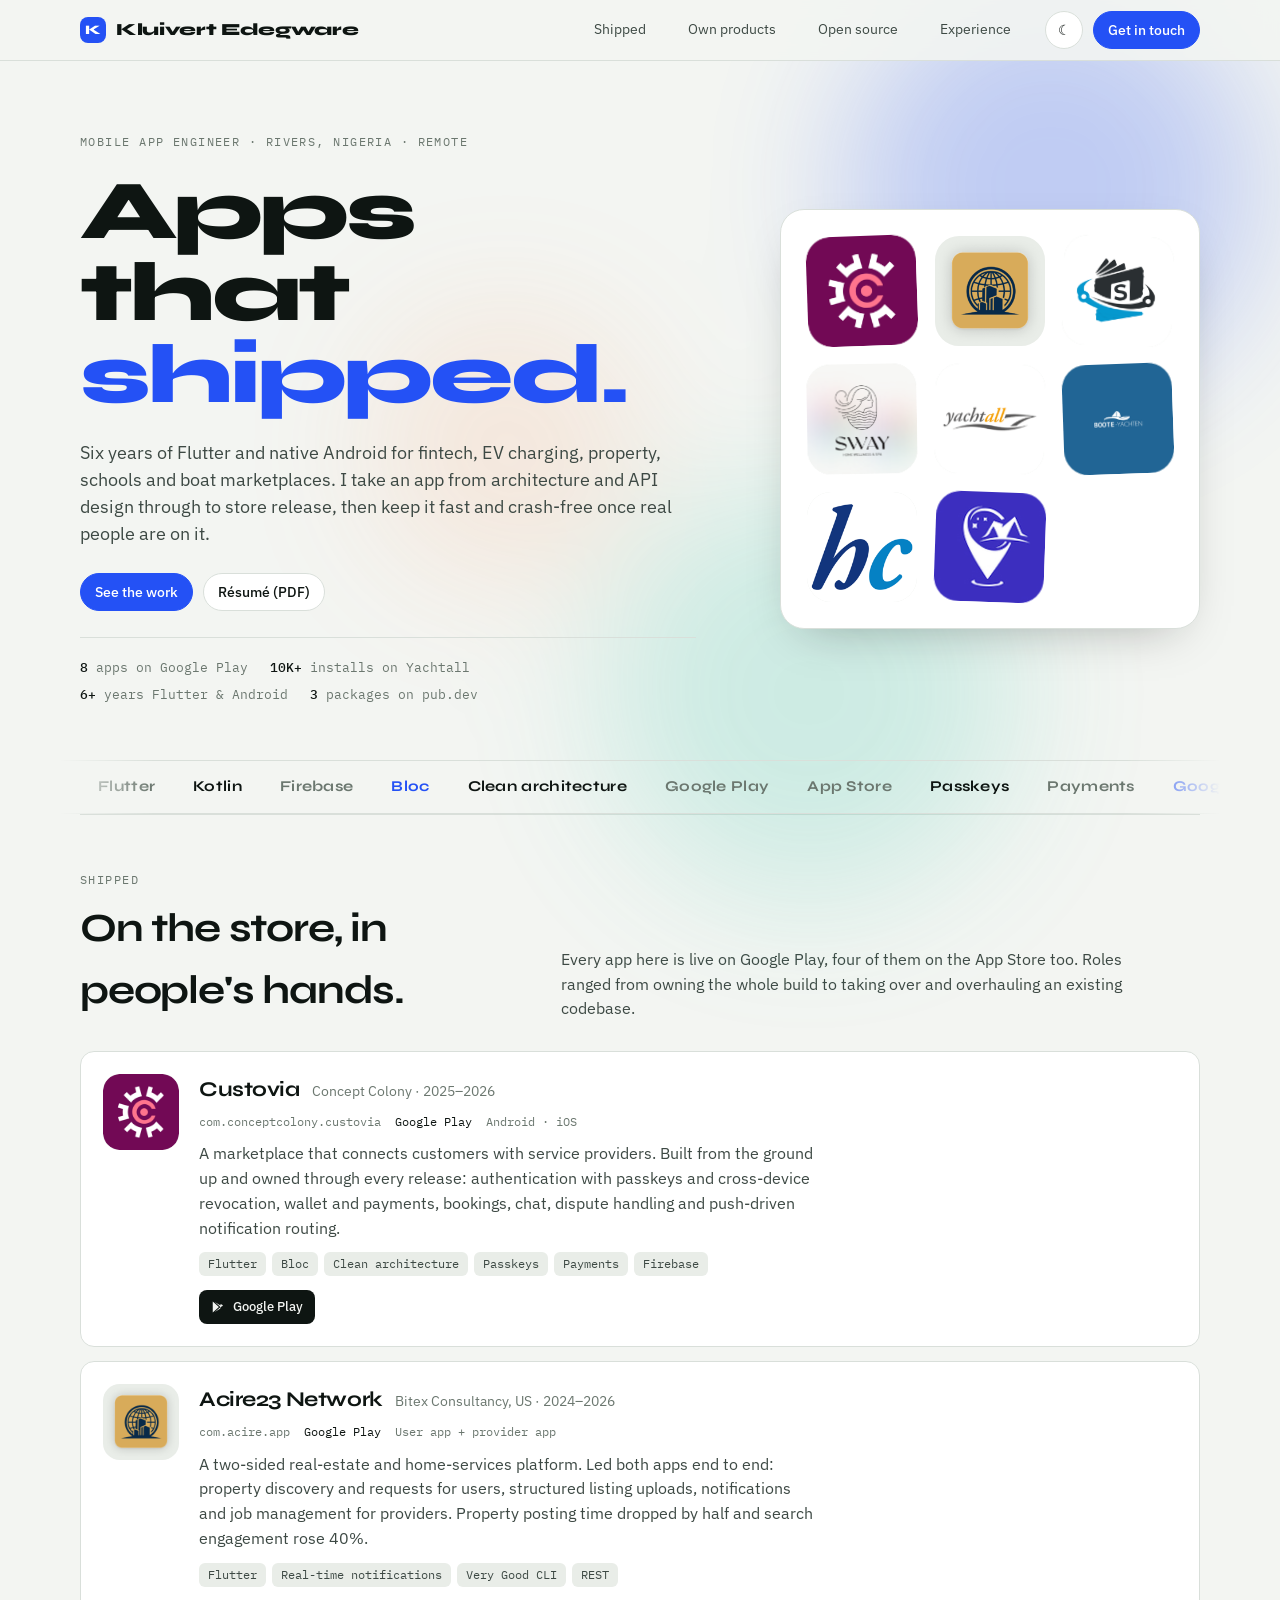
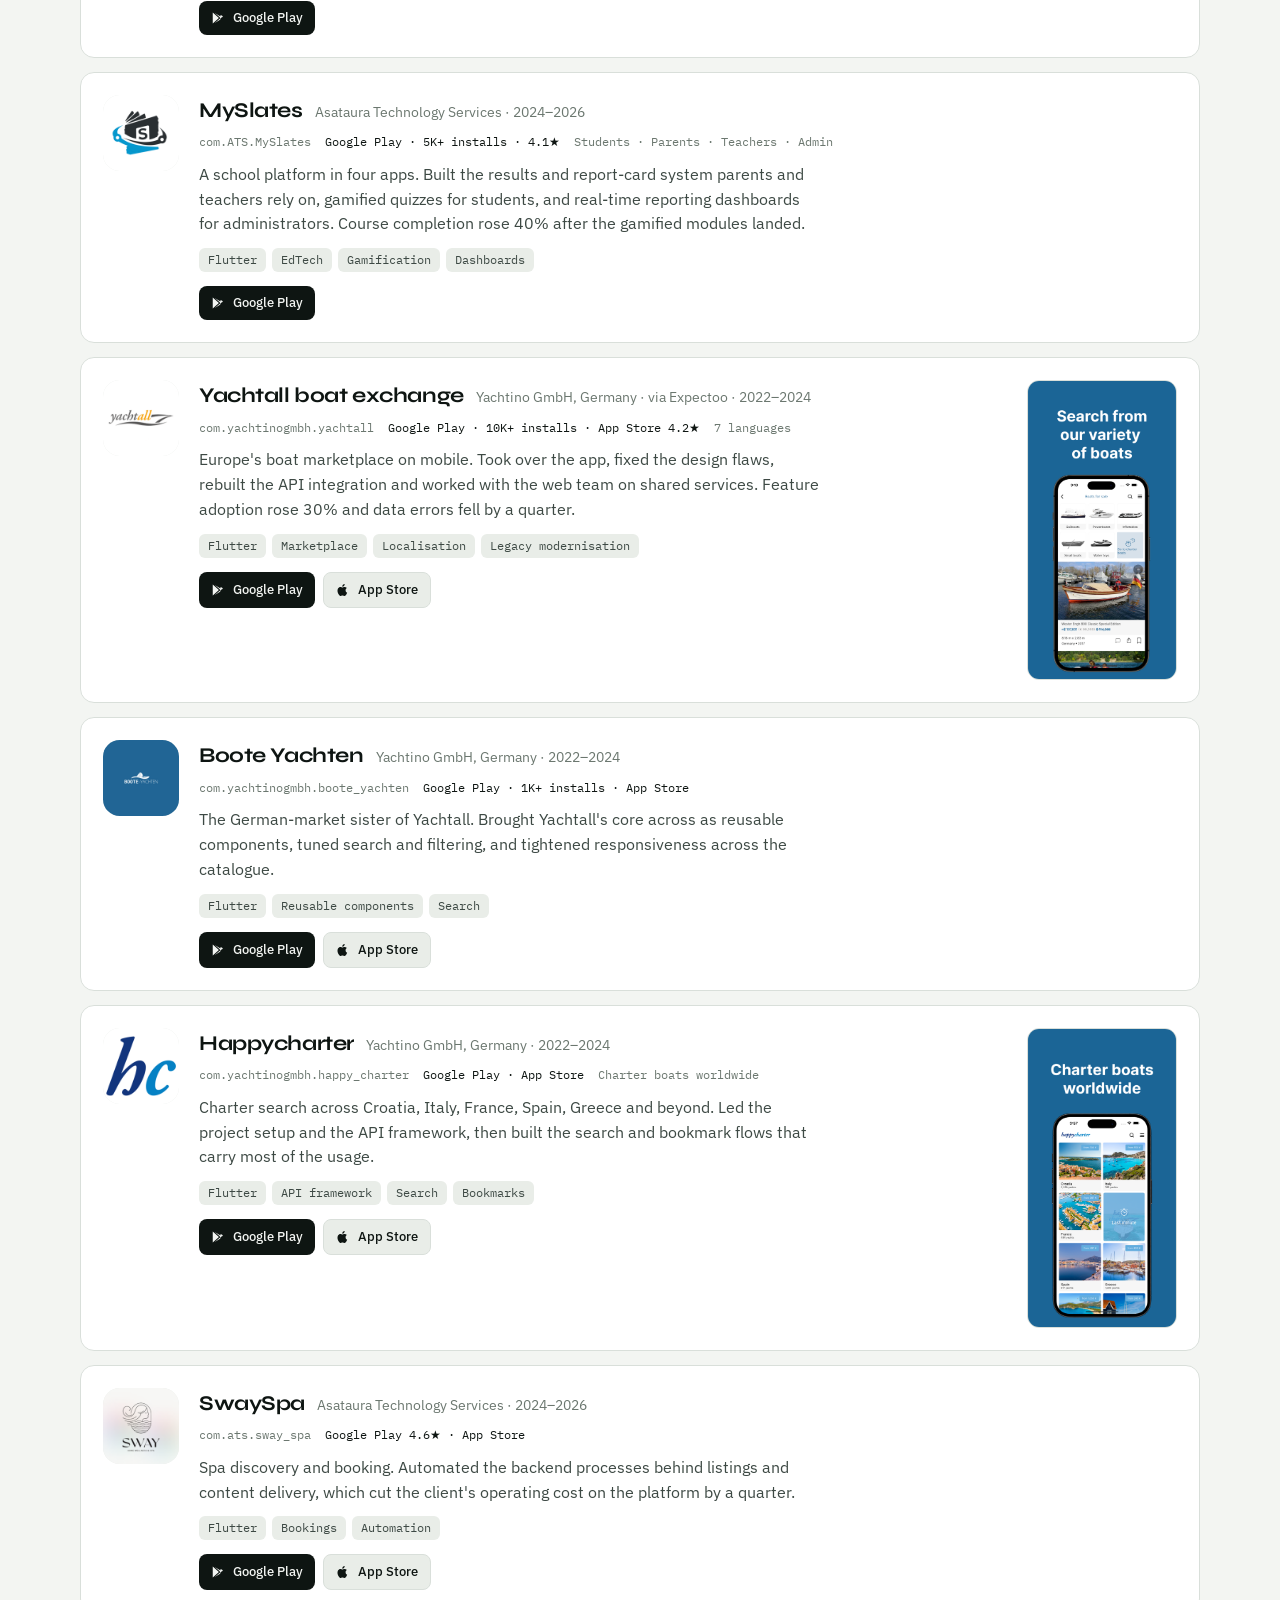
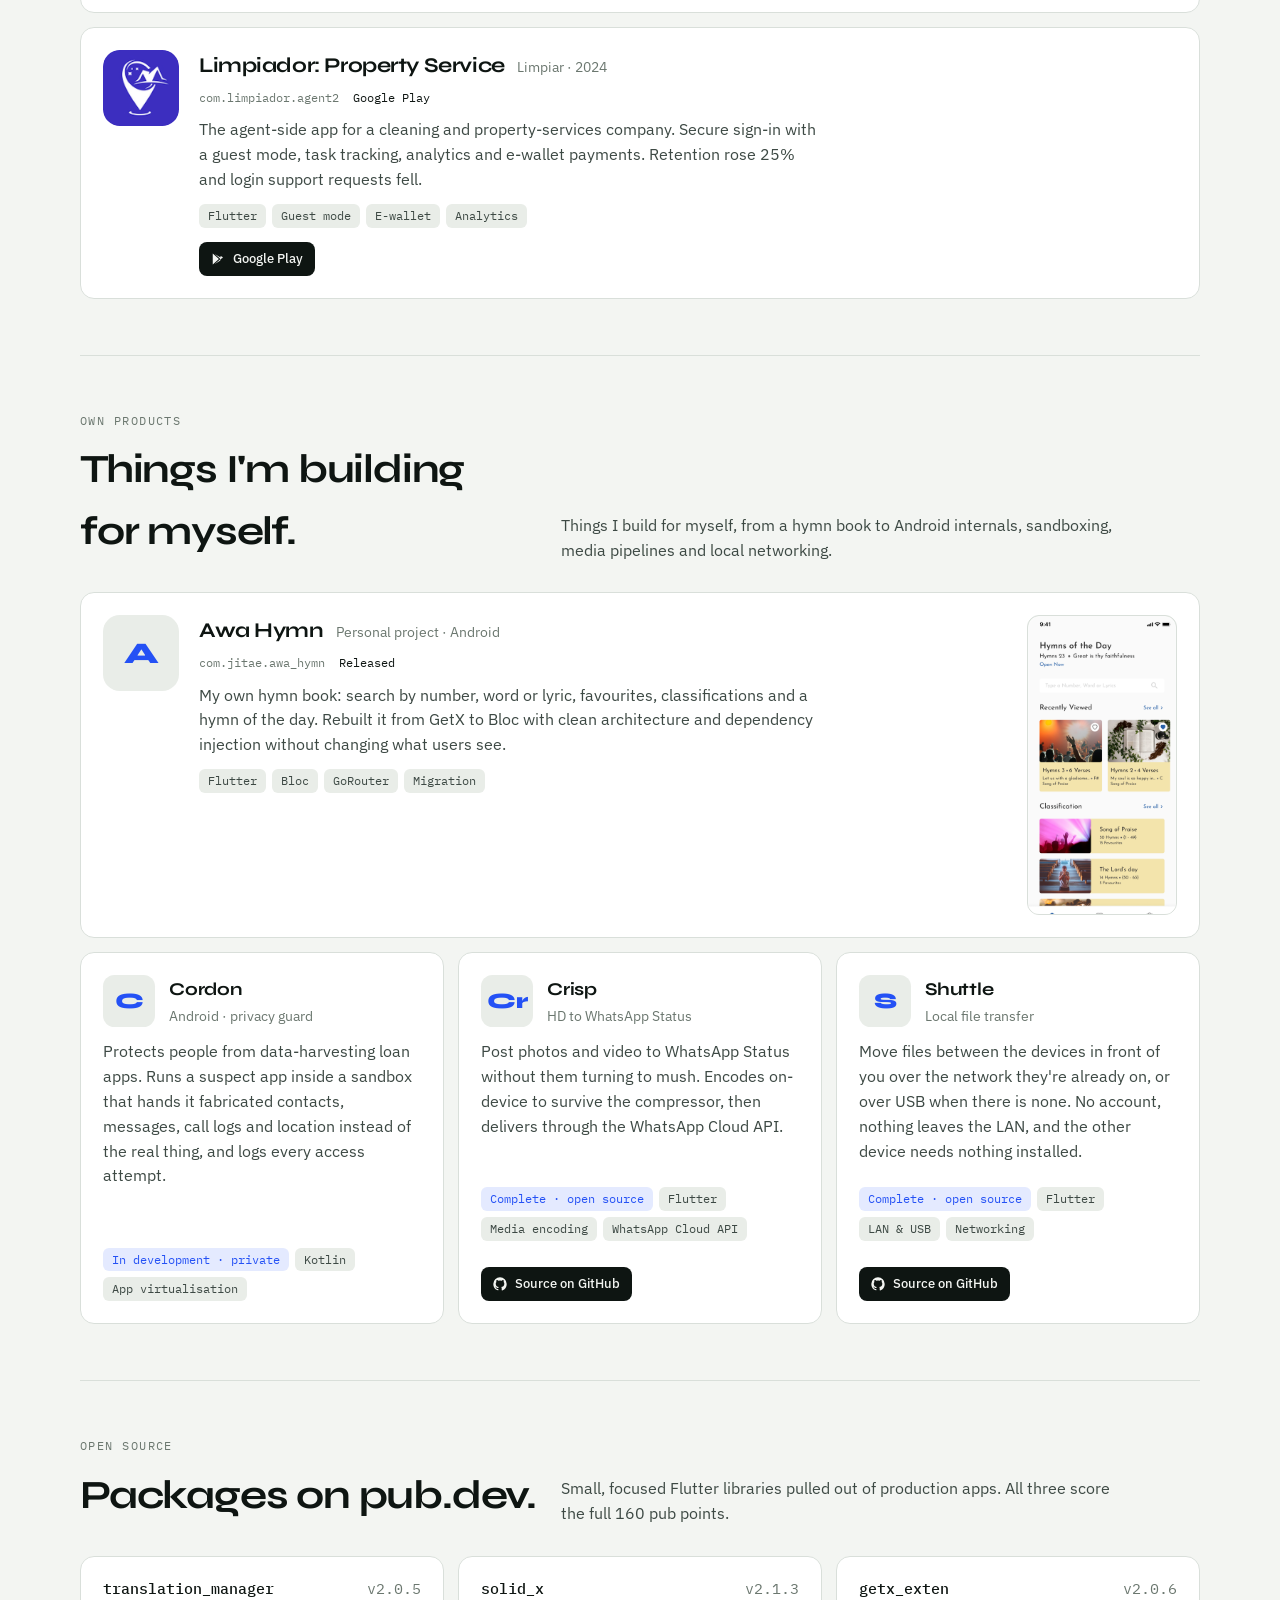
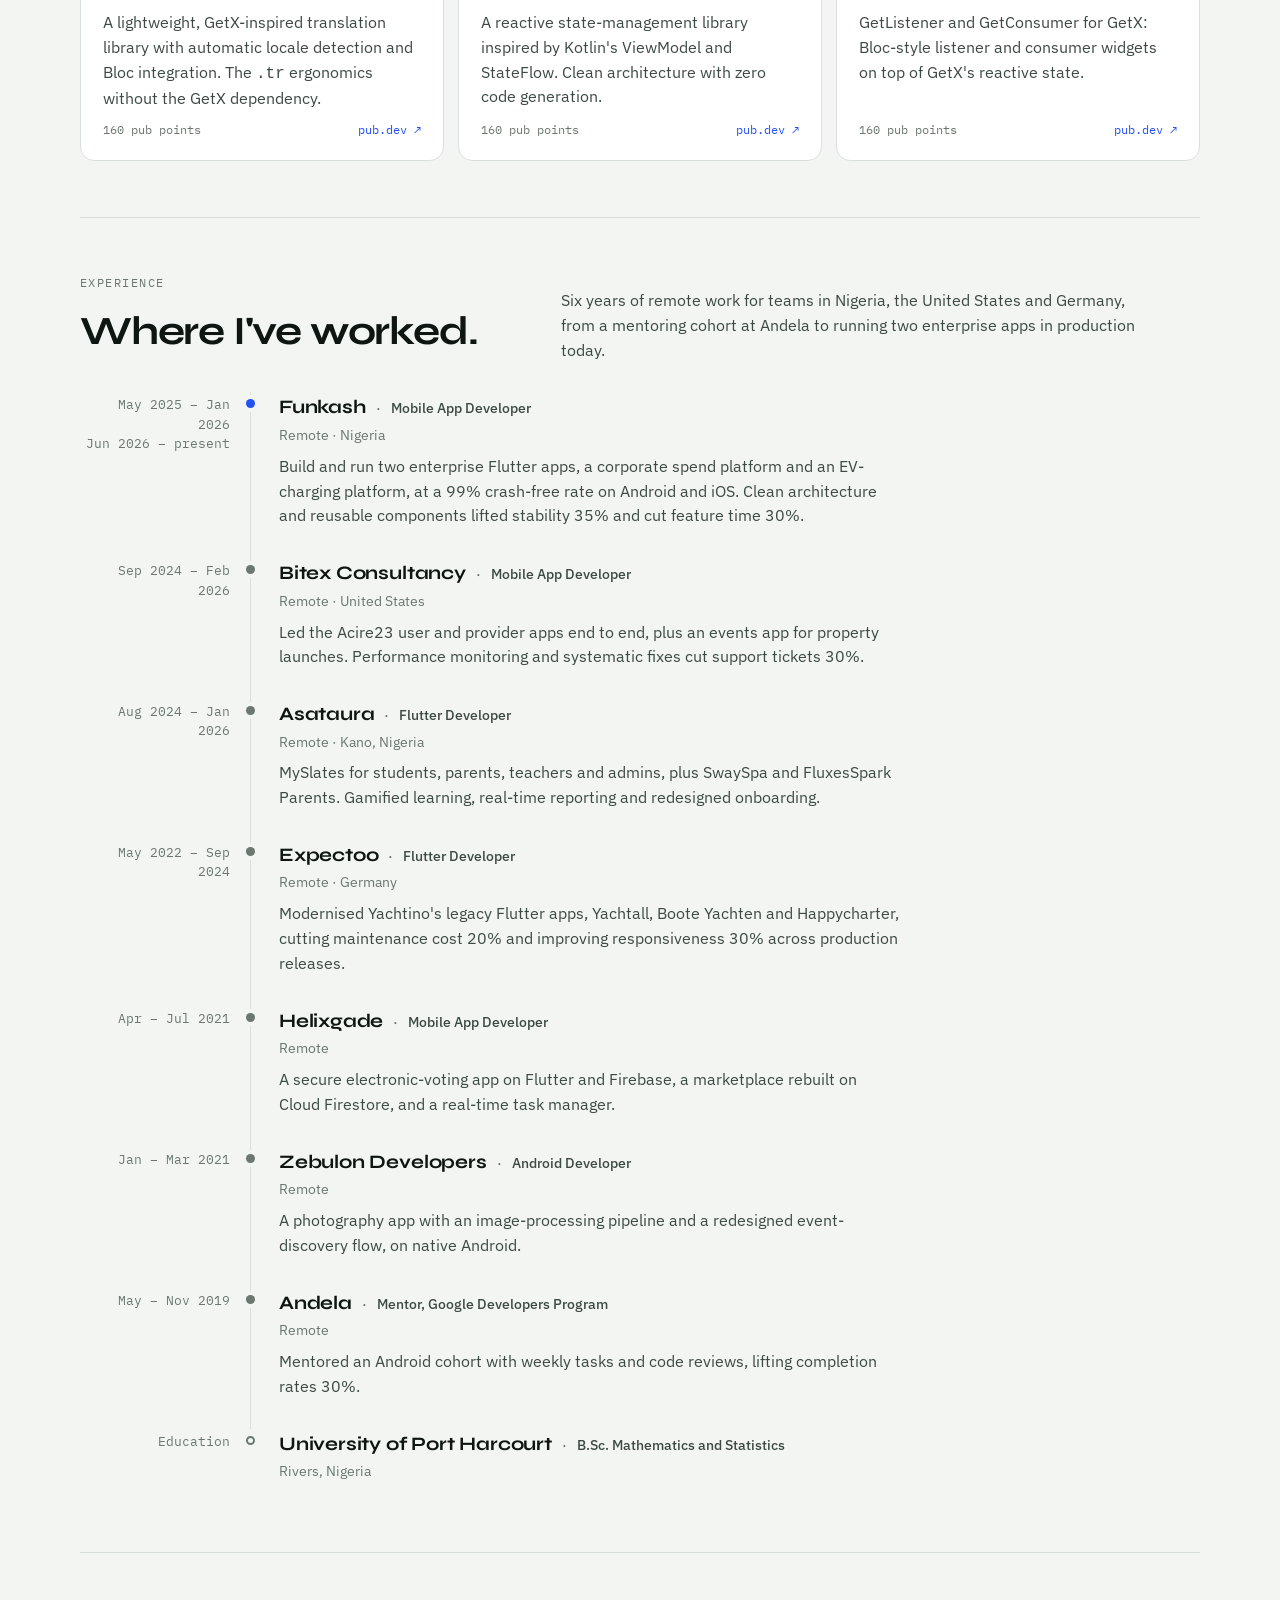
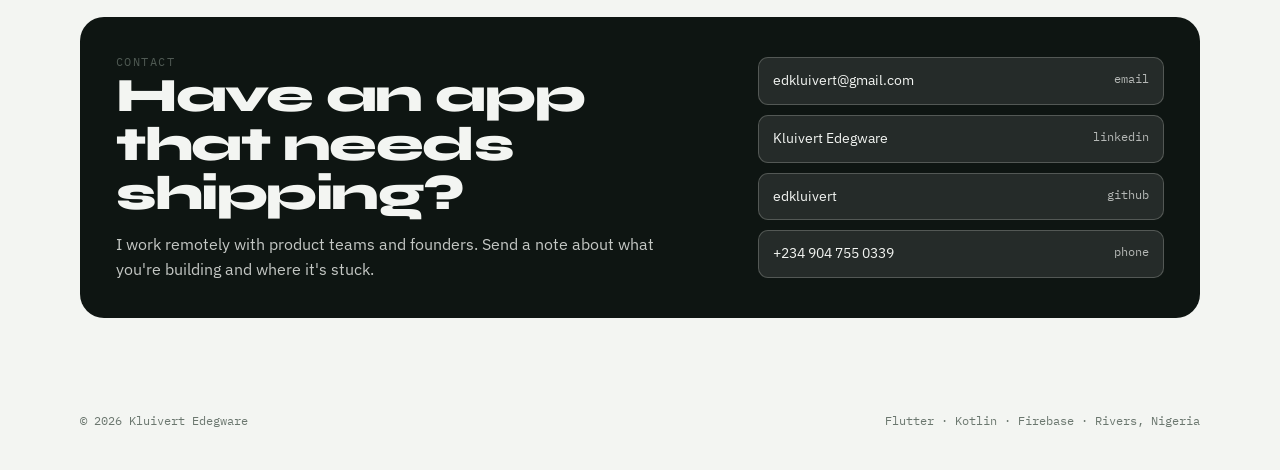
==== index.html @ 035e58f0 "added resume.html and updated styles" ====
<!DOCTYPE html>
<html lang="en">
<head>
  <meta charset="UTF-8">
  <meta name="viewport" content="width=device-width, initial-scale=1">
  <title>Kluivert Edegware</title>
  <meta name="description" content="Kluivert Edegware — mobile app engineer. Six years of Flutter and native Android for fintech, EV charging, property, schools and boat marketplaces. Eight apps on Google Play.">
  <meta property="og:title" content="Kluivert Edegware — apps that shipped">
  <meta property="og:description" content="Mobile app engineer. Six years of Flutter and native Android, eight apps on Google Play.">
  <meta property="og:type" content="website">
  <link rel="icon" href="data:image/svg+xml,%3Csvg xmlns='http://www.w3.org/2000/svg' viewBox='0 0 64 64'%3E%3Crect width='64' height='64' rx='16' fill='%232451f5'/%3E%3Ctext x='32' y='43' text-anchor='middle' font-family='Arial,Helvetica,sans-serif' font-weight='800' font-size='34' fill='white'%3EK%3C/text%3E%3C/svg%3E">
  <link rel="preconnect" href="https://fonts.googleapis.com">
  <link rel="preconnect" href="https://fonts.gstatic.com" crossorigin>
  <link rel="stylesheet" href="https://fonts.googleapis.com/css2?family=Syne:wght@600;700;800&family=IBM+Plex+Sans:wght@400;500;600&family=IBM+Plex+Mono:wght@400;500&display=swap">
  <link rel="stylesheet" href="styles.css">
</head>
<body>

<header class="top">
  <div class="wrap">
    <a class="brand" href="#"><span class="mark">K</span> Kluivert Edegware</a>
    <nav class="nav" aria-label="Sections">
      <span class="pill" aria-hidden="true"></span>
      <a href="#work">Shipped</a>
      <a href="#products">Own products</a>
      <a href="#oss">Open source</a>
      <a href="#experience">Experience</a>
    </nav>
    <div class="top-actions">
      <button class="btn icon" id="theme" type="button" aria-label="Switch theme">☾</button>
      <a class="btn primary magnetic" href="mailto:edkluivert@gmail.com">Get in touch</a>
    </div>
  </div>
</header>

<main class="wrap">

  <section class="hero" style="border-top:0">
    <div class="hero-bg" aria-hidden="true"><i></i><i></i><i></i></div>
    <div class="hero-copy">
      <div class="eyebrow reveal" style="--d:0">Mobile app engineer · Rivers, Nigeria · Remote</div>
      <h1><span class="line" style="--d:1"><span>Apps that</span></span><span class="line" style="--d:2"><span><em>shipped.</em></span></span></h1>
      <p class="lede reveal" style="--d:3">Six years of Flutter and native Android for fintech, EV charging, property,
        schools and boat marketplaces. I take an app from architecture and API design through to
        store release, then keep it fast and crash-free once real people are on it.</p>
      <div class="hero-cta reveal" style="--d:4">
        <a class="btn primary magnetic" href="#work">See the work</a>
        <a class="btn" href="assets/Kluivert-Edegware-Resume.pdf" target="_blank" rel="noopener">Résumé (PDF)</a>
      </div>
      <div class="facts reveal" style="--d:5">
        <span><b data-count="8">8</b> apps on Google Play</span>
        <span><b data-count="10" data-suffix="K+">10K+</b> installs on Yachtall</span>
        <span><b data-count="6" data-suffix="+">6+</b> years Flutter &amp; Android</span>
        <span><b data-count="3">3</b> packages on pub.dev</span>
      </div>
    </div>

    <div class="shelf-wrap"><div class="shelf" aria-label="Launcher icons of apps I built">
      <a href="#custovia" title="Custovia"><img src="assets/apps/custovia.png" alt="Custovia icon"></a>
      <a href="#acire23" title="Acire23 Network"><img src="assets/apps/acire23.png" alt="Acire23 Network icon"></a>
      <a href="#myslates" title="MySlates"><img src="assets/apps/myslates.png" alt="MySlates icon"></a>
      <a href="#swayspa" title="SwaySpa"><img src="assets/apps/swayspa.png" alt="SwaySpa icon"></a>
      <a href="#yachtall" title="Yachtall"><img src="assets/apps/yachtall.png" alt="Yachtall icon"></a>
      <a href="#boote" title="Boote Yachten"><img src="assets/apps/boote-yachten.png" alt="Boote Yachten icon"></a>
      <a href="#happycharter" title="Happycharter"><img src="assets/apps/happycharter.png" alt="Happycharter icon"></a>
      <a href="#limpiador" title="Limpiador"><img src="assets/apps/limpiador.png" alt="Limpiador icon"></a>
    </div></div>
  </section>

  <div class="ticker" aria-hidden="true">
    <div class="ticker-track">
      <span>Flutter</span><span>Kotlin</span><span>Firebase</span><span>Bloc</span><span>Clean architecture</span><span>Google Play</span><span>App Store</span><span>Passkeys</span><span>Payments</span><span>Google Maps</span><span>Jetpack Compose</span><span>REST &amp; sockets</span><span>CI/CD</span><span>Fintech</span><span>EdTech</span><span>Marketplaces</span><span>EV charging</span><span>Nigeria · US · Germany</span>
      <span>Flutter</span><span>Kotlin</span><span>Firebase</span><span>Bloc</span><span>Clean architecture</span><span>Google Play</span><span>App Store</span><span>Passkeys</span><span>Payments</span><span>Google Maps</span><span>Jetpack Compose</span><span>REST &amp; sockets</span><span>CI/CD</span><span>Fintech</span><span>EdTech</span><span>Marketplaces</span><span>EV charging</span><span>Nigeria · US · Germany</span>
    </div>
  </div>

  <!-- ============ SHIPPED ============ -->
  <section id="work">
    <div class="sec-head">
      <div>
        <div class="eyebrow">Shipped</div>
        <h2>On the store, in people's hands.</h2>
      </div>
      <p>Every app here is live on Google Play, four of them on the App Store too. Roles ranged from owning
        the whole build to taking over and overhauling an existing codebase.</p>
    </div>

    <div class="apps">

      <article class="app" id="custovia">
        <div class="icon"><img src="assets/apps/custovia.png" alt=""></div>
        <div>
          <div class="app-head"><h3>Custovia</h3><span class="client">Concept Colony · 2025–2026</span></div>
          <div class="meta"><span>com.conceptcolony.custovia</span><span class="stat">Google Play</span><span>Android · iOS</span></div>
          <p>A marketplace that connects customers with service providers. Built from the ground up and owned
            through every release: authentication with passkeys and cross-device revocation, wallet and
            payments, bookings, chat, dispute handling and push-driven notification routing.</p>
          <div class="tags"><span class="tag">Flutter</span><span class="tag">Bloc</span><span class="tag">Clean architecture</span><span class="tag">Passkeys</span><span class="tag">Payments</span><span class="tag">Firebase</span></div>
          <div class="links">
            <a class="store" href="https://play.google.com/store/apps/details?id=com.conceptcolony.custovia" target="_blank" rel="noopener">
              <svg viewBox="0 0 24 24" fill="currentColor"><path d="M3 2.5v19l10.5-9.5L3 2.5zm12 8.1L6.4 3.6l9.9 5.7-1.3 1.3zm0 2.8 1.3 1.3-9.9 5.7 8.6-7zm1.7-1.4 3-1.7c.7-.4.7-1.2 0-1.6l-3-1.7L14.9 12l1.8 1.8v-.1z"/></svg>
              Google Play</a>
          </div>
        </div>
      </article>

      <article class="app" id="acire23">
        <div class="icon"><img src="assets/apps/acire23.png" alt=""></div>
        <div>
          <div class="app-head"><h3>Acire23 Network</h3><span class="client">Bitex Consultancy, US · 2024–2026</span></div>
          <div class="meta"><span>com.acire.app</span><span class="stat">Google Play</span><span>User app + provider app</span></div>
          <p>A two-sided real-estate and home-services platform. Led both apps end to end: property discovery and
            requests for users, structured listing uploads, notifications and job management for providers.
            Property posting time dropped by half and search engagement rose 40%.</p>
          <div class="tags"><span class="tag">Flutter</span><span class="tag">Real-time notifications</span><span class="tag">Very Good CLI</span><span class="tag">REST</span></div>
          <div class="links">
            <a class="store" href="https://play.google.com/store/apps/details?id=com.acire.app" target="_blank" rel="noopener">
              <svg viewBox="0 0 24 24" fill="currentColor"><path d="M3 2.5v19l10.5-9.5L3 2.5zm12 8.1L6.4 3.6l9.9 5.7-1.3 1.3zm0 2.8 1.3 1.3-9.9 5.7 8.6-7zm1.7-1.4 3-1.7c.7-.4.7-1.2 0-1.6l-3-1.7L14.9 12l1.8 1.8v-.1z"/></svg>
              Google Play</a>
          </div>
        </div>
      </article>

      <article class="app" id="myslates">
        <div class="icon"><img src="assets/apps/myslates.png" alt=""></div>
        <div>
          <div class="app-head"><h3>MySlates</h3><span class="client">Asataura Technology Services · 2024–2026</span></div>
          <div class="meta"><span>com.ATS.MySlates</span><span class="stat">Google Play · 5K+ installs · 4.1★</span><span>Students · Parents · Teachers · Admin</span></div>
          <p>A school platform in four apps. Built the results and report-card system parents and teachers rely on,
            gamified quizzes for students, and real-time reporting dashboards for administrators. Course
            completion rose 40% after the gamified modules landed.</p>
          <div class="tags"><span class="tag">Flutter</span><span class="tag">EdTech</span><span class="tag">Gamification</span><span class="tag">Dashboards</span></div>
          <div class="links">
            <a class="store" href="https://play.google.com/store/apps/details?id=com.ATS.MySlates" target="_blank" rel="noopener">
              <svg viewBox="0 0 24 24" fill="currentColor"><path d="M3 2.5v19l10.5-9.5L3 2.5zm12 8.1L6.4 3.6l9.9 5.7-1.3 1.3zm0 2.8 1.3 1.3-9.9 5.7 8.6-7zm1.7-1.4 3-1.7c.7-.4.7-1.2 0-1.6l-3-1.7L14.9 12l1.8 1.8v-.1z"/></svg>
              Google Play</a>
          </div>
        </div>
      </article>

      <article class="app with-shot" id="yachtall">
        <div class="icon"><img src="assets/apps/yachtall.png" alt=""></div>
        <div>
          <div class="app-head"><h3>Yachtall boat exchange</h3><span class="client">Yachtino GmbH, Germany · via Expectoo · 2022–2024</span></div>
          <div class="meta"><span>com.yachtinogmbh.yachtall</span><span class="stat">Google Play · 10K+ installs · App Store 4.2★</span><span>7 languages</span></div>
          <p>Europe's boat marketplace on mobile. Took over the app, fixed the design flaws, rebuilt the API
            integration and worked with the web team on shared services. Feature adoption rose 30% and data
            errors fell by a quarter.</p>
          <div class="tags"><span class="tag">Flutter</span><span class="tag">Marketplace</span><span class="tag">Localisation</span><span class="tag">Legacy modernisation</span></div>
          <div class="links">
            <a class="store" href="https://play.google.com/store/apps/details?id=com.yachtinogmbh.yachtall" target="_blank" rel="noopener">
              <svg viewBox="0 0 24 24" fill="currentColor"><path d="M3 2.5v19l10.5-9.5L3 2.5zm12 8.1L6.4 3.6l9.9 5.7-1.3 1.3zm0 2.8 1.3 1.3-9.9 5.7 8.6-7zm1.7-1.4 3-1.7c.7-.4.7-1.2 0-1.6l-3-1.7L14.9 12l1.8 1.8v-.1z"/></svg>
              Google Play</a>
            <a class="store apple" href="https://apps.apple.com/app/yachtall-com/id977617537" target="_blank" rel="noopener">
              <svg viewBox="0 0 24 24" fill="currentColor"><path d="M16.4 12.6c0-2.6 2.1-3.8 2.2-3.9-1.2-1.8-3.1-2-3.7-2-1.6-.2-3.1.9-3.9.9-.8 0-2-.9-3.4-.9-1.7 0-3.3 1-4.2 2.6-1.8 3.1-.5 7.8 1.3 10.3.9 1.2 1.9 2.6 3.2 2.6 1.3-.1 1.8-.8 3.3-.8s2 .8 3.4.8c1.4 0 2.3-1.3 3.1-2.5 1-1.4 1.4-2.8 1.4-2.9-.1 0-2.7-1-2.7-4.2zM13.9 4.9c.7-.9 1.2-2.1 1-3.3-1 0-2.3.7-3 1.6-.7.8-1.2 2-1.1 3.2 1.2.1 2.4-.6 3.1-1.5z"/></svg>
              App Store</a>
          </div>
        </div>
        <div class="shot"><img src="assets/shots/boote_yachten.png" alt="Boats-for-sale screen with category tiles"></div>
      </article>

      <article class="app" id="boote">
        <div class="icon"><img src="assets/apps/boote-yachten.png" alt=""></div>
        <div>
          <div class="app-head"><h3>Boote Yachten</h3><span class="client">Yachtino GmbH, Germany · 2022–2024</span></div>
          <div class="meta"><span>com.yachtinogmbh.boote_yachten</span><span class="stat">Google Play · 1K+ installs · App Store</span></div>
          <p>The German-market sister of Yachtall. Brought Yachtall's core across as reusable components, tuned
            search and filtering, and tightened responsiveness across the catalogue.</p>
          <div class="tags"><span class="tag">Flutter</span><span class="tag">Reusable components</span><span class="tag">Search</span></div>
          <div class="links">
            <a class="store" href="https://play.google.com/store/apps/details?id=com.yachtinogmbh.boote_yachten" target="_blank" rel="noopener">
              <svg viewBox="0 0 24 24" fill="currentColor"><path d="M3 2.5v19l10.5-9.5L3 2.5zm12 8.1L6.4 3.6l9.9 5.7-1.3 1.3zm0 2.8 1.3 1.3-9.9 5.7 8.6-7zm1.7-1.4 3-1.7c.7-.4.7-1.2 0-1.6l-3-1.7L14.9 12l1.8 1.8v-.1z"/></svg>
              Google Play</a>
            <a class="store apple" href="https://apps.apple.com/app/boote-yachten/id1243371300" target="_blank" rel="noopener">
              <svg viewBox="0 0 24 24" fill="currentColor"><path d="M16.4 12.6c0-2.6 2.1-3.8 2.2-3.9-1.2-1.8-3.1-2-3.7-2-1.6-.2-3.1.9-3.9.9-.8 0-2-.9-3.4-.9-1.7 0-3.3 1-4.2 2.6-1.8 3.1-.5 7.8 1.3 10.3.9 1.2 1.9 2.6 3.2 2.6 1.3-.1 1.8-.8 3.3-.8s2 .8 3.4.8c1.4 0 2.3-1.3 3.1-2.5 1-1.4 1.4-2.8 1.4-2.9-.1 0-2.7-1-2.7-4.2zM13.9 4.9c.7-.9 1.2-2.1 1-3.3-1 0-2.3.7-3 1.6-.7.8-1.2 2-1.1 3.2 1.2.1 2.4-.6 3.1-1.5z"/></svg>
              App Store</a>
          </div>
        </div>
      </article>

      <article class="app with-shot" id="happycharter">
        <div class="icon"><img src="assets/apps/happycharter.png" alt=""></div>
        <div>
          <div class="app-head"><h3>Happycharter</h3><span class="client">Yachtino GmbH, Germany · 2022–2024</span></div>
          <div class="meta"><span>com.yachtinogmbh.happy_charter</span><span class="stat">Google Play · App Store</span><span>Charter boats worldwide</span></div>
          <p>Charter search across Croatia, Italy, France, Spain, Greece and beyond. Led the project setup and the
            API framework, then built the search and bookmark flows that carry most of the usage.</p>
          <div class="tags"><span class="tag">Flutter</span><span class="tag">API framework</span><span class="tag">Search</span><span class="tag">Bookmarks</span></div>
          <div class="links">
            <a class="store" href="https://play.google.com/store/apps/details?id=com.yachtinogmbh.happy_charter" target="_blank" rel="noopener">
              <svg viewBox="0 0 24 24" fill="currentColor"><path d="M3 2.5v19l10.5-9.5L3 2.5zm12 8.1L6.4 3.6l9.9 5.7-1.3 1.3zm0 2.8 1.3 1.3-9.9 5.7 8.6-7zm1.7-1.4 3-1.7c.7-.4.7-1.2 0-1.6l-3-1.7L14.9 12l1.8 1.8v-.1z"/></svg>
              Google Play</a>
            <a class="store apple" href="https://apps.apple.com/app/happycharter/id6469506685" target="_blank" rel="noopener">
              <svg viewBox="0 0 24 24" fill="currentColor"><path d="M16.4 12.6c0-2.6 2.1-3.8 2.2-3.9-1.2-1.8-3.1-2-3.7-2-1.6-.2-3.1.9-3.9.9-.8 0-2-.9-3.4-.9-1.7 0-3.3 1-4.2 2.6-1.8 3.1-.5 7.8 1.3 10.3.9 1.2 1.9 2.6 3.2 2.6 1.3-.1 1.8-.8 3.3-.8s2 .8 3.4.8c1.4 0 2.3-1.3 3.1-2.5 1-1.4 1.4-2.8 1.4-2.9-.1 0-2.7-1-2.7-4.2zM13.9 4.9c.7-.9 1.2-2.1 1-3.3-1 0-2.3.7-3 1.6-.7.8-1.2 2-1.1 3.2 1.2.1 2.4-.6 3.1-1.5z"/></svg>
              App Store</a>
          </div>
        </div>
        <div class="shot"><img src="assets/shots/happy_charter.png" alt="Happycharter destinations screen"></div>
      </article>

      <article class="app" id="swayspa">
        <div class="icon"><img src="assets/apps/swayspa.png" alt=""></div>
        <div>
          <div class="app-head"><h3>SwaySpa</h3><span class="client">Asataura Technology Services · 2024–2026</span></div>
          <div class="meta"><span>com.ats.sway_spa</span><span class="stat">Google Play 4.6★ · App Store</span></div>
          <p>Spa discovery and booking. Automated the backend processes behind listings and content delivery,
            which cut the client's operating cost on the platform by a quarter.</p>
          <div class="tags"><span class="tag">Flutter</span><span class="tag">Bookings</span><span class="tag">Automation</span></div>
          <div class="links">
            <a class="store" href="https://play.google.com/store/apps/details?id=com.ats.sway_spa" target="_blank" rel="noopener">
              <svg viewBox="0 0 24 24" fill="currentColor"><path d="M3 2.5v19l10.5-9.5L3 2.5zm12 8.1L6.4 3.6l9.9 5.7-1.3 1.3zm0 2.8 1.3 1.3-9.9 5.7 8.6-7zm1.7-1.4 3-1.7c.7-.4.7-1.2 0-1.6l-3-1.7L14.9 12l1.8 1.8v-.1z"/></svg>
              Google Play</a>
            <a class="store apple" href="https://apps.apple.com/app/swayspa/id6759058782" target="_blank" rel="noopener">
              <svg viewBox="0 0 24 24" fill="currentColor"><path d="M16.4 12.6c0-2.6 2.1-3.8 2.2-3.9-1.2-1.8-3.1-2-3.7-2-1.6-.2-3.1.9-3.9.9-.8 0-2-.9-3.4-.9-1.7 0-3.3 1-4.2 2.6-1.8 3.1-.5 7.8 1.3 10.3.9 1.2 1.9 2.6 3.2 2.6 1.3-.1 1.8-.8 3.3-.8s2 .8 3.4.8c1.4 0 2.3-1.3 3.1-2.5 1-1.4 1.4-2.8 1.4-2.9-.1 0-2.7-1-2.7-4.2zM13.9 4.9c.7-.9 1.2-2.1 1-3.3-1 0-2.3.7-3 1.6-.7.8-1.2 2-1.1 3.2 1.2.1 2.4-.6 3.1-1.5z"/></svg>
              App Store</a>
          </div>
        </div>
      </article>

      <article class="app" id="limpiador">
        <div class="icon"><img src="assets/apps/limpiador.png" alt=""></div>
        <div>
          <div class="app-head"><h3>Limpiador: Property Service</h3><span class="client">Limpiar · 2024</span></div>
          <div class="meta"><span>com.limpiador.agent2</span><span class="stat">Google Play</span></div>
          <p>The agent-side app for a cleaning and property-services company. Secure sign-in with a guest mode,
            task tracking, analytics and e-wallet payments. Retention rose 25% and login support requests fell.</p>
          <div class="tags"><span class="tag">Flutter</span><span class="tag">Guest mode</span><span class="tag">E-wallet</span><span class="tag">Analytics</span></div>
          <div class="links">
            <a class="store" href="https://play.google.com/store/apps/details?id=com.limpiador.agent2" target="_blank" rel="noopener">
              <svg viewBox="0 0 24 24" fill="currentColor"><path d="M3 2.5v19l10.5-9.5L3 2.5zm12 8.1L6.4 3.6l9.9 5.7-1.3 1.3zm0 2.8 1.3 1.3-9.9 5.7 8.6-7zm1.7-1.4 3-1.7c.7-.4.7-1.2 0-1.6l-3-1.7L14.9 12l1.8 1.8v-.1z"/></svg>
              Google Play</a>
          </div>
        </div>
      </article>


    </div>
  </section>

  <!-- ============ OWN PRODUCTS ============ -->
  <section id="products">
    <div class="sec-head">
      <div>
        <div class="eyebrow">Own products</div>
        <h2>Things I'm building for myself.</h2>
      </div>
      <p>Things I build for myself, from a hymn book to Android internals, sandboxing, media pipelines and
        local networking.</p>
    </div>

    <div class="apps" style="margin-bottom:14px">
      <article class="app with-shot" id="awahymn">
        <div class="icon">A</div>
        <div>
          <div class="app-head"><h3>Awa Hymn</h3><span class="client">Personal project · Android</span></div>
          <div class="meta"><span>com.jitae.awa_hymn</span><span class="stat">Released</span></div>
          <p>My own hymn book: search by number, word or lyric, favourites, classifications and a hymn of the day.
            Rebuilt it from GetX to Bloc with clean architecture and dependency injection without changing what
            users see.</p>
          <div class="tags"><span class="tag">Flutter</span><span class="tag">Bloc</span><span class="tag">GoRouter</span><span class="tag">Migration</span></div>
        </div>
        <div class="shot"><img src="assets/shots/awa_hymn.png" alt="Awa Hymn home screen"></div>
      </article>
    </div>

    <div class="grid">
      <article class="card">
        <div class="top-row">
          <div class="icon">C</div>
          <div><h3>Cordon</h3><span class="client">Android · privacy guard</span></div>
        </div>
        <p>Protects people from data-harvesting loan apps. Runs a suspect app inside a sandbox that hands it
          fabricated contacts, messages, call logs and location instead of the real thing, and logs every
          access attempt.</p>
        <div class="tags"><span class="tag status">In development · private</span><span class="tag">Kotlin</span><span class="tag">App virtualisation</span></div>
      </article>


      <article class="card">
        <div class="top-row">
          <div class="icon">Cr</div>
          <div><h3>Crisp</h3><span class="client">HD to WhatsApp Status</span></div>
        </div>
        <p>Post photos and video to WhatsApp Status without them turning to mush. Encodes on-device to survive
          the compressor, then delivers through the WhatsApp Cloud API.</p>
        <div class="tags"><span class="tag status">Complete · open source</span><span class="tag">Flutter</span><span class="tag">Media encoding</span><span class="tag">WhatsApp Cloud API</span></div>
        <div class="links"><a class="store" href="https://github.com/edkluivert/crisp" target="_blank" rel="noopener"><svg viewBox="0 0 24 24" fill="currentColor"><path d="M12 .5A11.5 11.5 0 0 0 .5 12a11.5 11.5 0 0 0 7.86 10.92c.58.1.79-.25.79-.56v-2c-3.2.7-3.87-1.37-3.87-1.37-.53-1.33-1.28-1.69-1.28-1.69-1.04-.71.08-.7.08-.7 1.15.08 1.76 1.19 1.76 1.19 1.03 1.76 2.7 1.25 3.36.96.1-.75.4-1.25.73-1.54-2.55-.29-5.24-1.28-5.24-5.69 0-1.26.45-2.29 1.19-3.09-.12-.29-.52-1.46.11-3.05 0 0 .97-.31 3.17 1.18a11 11 0 0 1 5.77 0c2.2-1.49 3.17-1.18 3.17-1.18.63 1.59.23 2.76.11 3.05.74.8 1.19 1.83 1.19 3.09 0 4.42-2.7 5.4-5.26 5.68.41.36.78 1.05.78 2.12v3.14c0 .31.21.67.8.56A11.5 11.5 0 0 0 23.5 12 11.5 11.5 0 0 0 12 .5z"/></svg> Source on GitHub</a></div>
      </article>

      <article class="card">
        <div class="top-row">
          <div class="icon">S</div>
          <div><h3>Shuttle</h3><span class="client">Local file transfer</span></div>
        </div>
        <p>Move files between the devices in front of you over the network they're already on, or over USB when
          there is none. No account, nothing leaves the LAN, and the other device needs nothing installed.</p>
        <div class="tags"><span class="tag status">Complete · open source</span><span class="tag">Flutter</span><span class="tag">LAN &amp; USB</span><span class="tag">Networking</span></div>
        <div class="links"><a class="store" href="https://github.com/edkluivert/Shuttle" target="_blank" rel="noopener"><svg viewBox="0 0 24 24" fill="currentColor"><path d="M12 .5A11.5 11.5 0 0 0 .5 12a11.5 11.5 0 0 0 7.86 10.92c.58.1.79-.25.79-.56v-2c-3.2.7-3.87-1.37-3.87-1.37-.53-1.33-1.28-1.69-1.28-1.69-1.04-.71.08-.7.08-.7 1.15.08 1.76 1.19 1.76 1.19 1.03 1.76 2.7 1.25 3.36.96.1-.75.4-1.25.73-1.54-2.55-.29-5.24-1.28-5.24-5.69 0-1.26.45-2.29 1.19-3.09-.12-.29-.52-1.46.11-3.05 0 0 .97-.31 3.17 1.18a11 11 0 0 1 5.77 0c2.2-1.49 3.17-1.18 3.17-1.18.63 1.59.23 2.76.11 3.05.74.8 1.19 1.83 1.19 3.09 0 4.42-2.7 5.4-5.26 5.68.41.36.78 1.05.78 2.12v3.14c0 .31.21.67.8.56A11.5 11.5 0 0 0 23.5 12 11.5 11.5 0 0 0 12 .5z"/></svg> Source on GitHub</a></div>
      </article>

    </div>
  </section>

  <!-- ============ OPEN SOURCE ============ -->
  <section id="oss">
    <div class="sec-head">
      <div>
        <div class="eyebrow">Open source</div>
        <h2>Packages on pub.dev.</h2>
      </div>
      <p>Small, focused Flutter libraries pulled out of production apps. All three score the full 160 pub points.</p>
    </div>

    <div class="packages">
      <article class="pkg">
        <div class="name">translation_manager <span>v2.0.5</span></div>
        <p>A lightweight, GetX-inspired translation library with automatic locale detection and Bloc integration.
          The <code>.tr</code> ergonomics without the GetX dependency.</p>
        <div class="foot"><span>160 pub points</span><a href="https://pub.dev/packages/translation_manager" target="_blank" rel="noopener">pub.dev ↗</a></div>
      </article>
      <article class="pkg">
        <div class="name">solid_x <span>v2.1.3</span></div>
        <p>A reactive state-management library inspired by Kotlin's ViewModel and StateFlow. Clean architecture
          with zero code generation.</p>
        <div class="foot"><span>160 pub points</span><a href="https://pub.dev/packages/solid_x" target="_blank" rel="noopener">pub.dev ↗</a></div>
      </article>
      <article class="pkg">
        <div class="name">getx_exten <span>v2.0.6</span></div>
        <p>GetListener and GetConsumer for GetX: Bloc-style listener and consumer widgets on top of GetX's
          reactive state.</p>
        <div class="foot"><span>160 pub points</span><a href="https://pub.dev/packages/getx_exten" target="_blank" rel="noopener">pub.dev ↗</a></div>
      </article>
    </div>
  </section>

  <!-- ============ EXPERIENCE ============ -->
  <section id="experience">
    <div class="sec-head">
      <div>
        <div class="eyebrow">Experience</div>
        <h2>Where I've worked.</h2>
      </div>
      <p>Six years of remote work for teams in Nigeria, the United States and Germany, from a mentoring cohort
        at Andela to running two enterprise apps in production today.</p>
    </div>

    <div class="timeline">
      <div class="job current">
        <div class="when">May 2025 – Jan 2026<br>Jun 2026 – present</div>
        <div class="job-body">
          <h3>Funkash <span class="role">Mobile App Developer</span></h3>
          <span class="client">Remote · Nigeria</span>
          <p>Build and run two enterprise Flutter apps, a corporate spend platform and an EV-charging platform,
            at a 99% crash-free rate on Android and iOS. Clean architecture and reusable components lifted
            stability 35% and cut feature time 30%.</p>
        </div>
      </div>
      <div class="job">
        <div class="when">Sep 2024 – Feb 2026</div>
        <div class="job-body">
          <h3>Bitex Consultancy <span class="role">Mobile App Developer</span></h3>
          <span class="client">Remote · United States</span>
          <p>Led the Acire23 user and provider apps end to end, plus an events app for property launches.
            Performance monitoring and systematic fixes cut support tickets 30%.</p>
        </div>
      </div>
      <div class="job">
        <div class="when">Aug 2024 – Jan 2026</div>
        <div class="job-body">
          <h3>Asataura <span class="role">Flutter Developer</span></h3>
          <span class="client">Remote · Kano, Nigeria</span>
          <p>MySlates for students, parents, teachers and admins, plus SwaySpa and FluxesSpark Parents. Gamified
            learning, real-time reporting and redesigned onboarding.</p>
        </div>
      </div>
      <div class="job">
        <div class="when">May 2022 – Sep 2024</div>
        <div class="job-body">
          <h3>Expectoo <span class="role">Flutter Developer</span></h3>
          <span class="client">Remote · Germany</span>
          <p>Modernised Yachtino's legacy Flutter apps, Yachtall, Boote Yachten and Happycharter, cutting
            maintenance cost 20% and improving responsiveness 30% across production releases.</p>
        </div>
      </div>
      <div class="job">
        <div class="when">Apr – Jul 2021</div>
        <div class="job-body">
          <h3>Helixgade <span class="role">Mobile App Developer</span></h3>
          <span class="client">Remote</span>
          <p>A secure electronic-voting app on Flutter and Firebase, a marketplace rebuilt on Cloud Firestore,
            and a real-time task manager.</p>
        </div>
      </div>
      <div class="job">
        <div class="when">Jan – Mar 2021</div>
        <div class="job-body">
          <h3>Zebulon Developers <span class="role">Android Developer</span></h3>
          <span class="client">Remote</span>
          <p>A photography app with an image-processing pipeline and a redesigned event-discovery flow, on
            native Android.</p>
        </div>
      </div>
      <div class="job">
        <div class="when">May – Nov 2019</div>
        <div class="job-body">
          <h3>Andela <span class="role">Mentor, Google Developers Program</span></h3>
          <span class="client">Remote</span>
          <p>Mentored an Android cohort with weekly tasks and code reviews, lifting completion rates 30%.</p>
        </div>
      </div>
      <div class="job edu">
        <div class="when">Education</div>
        <div class="job-body">
          <h3>University of Port Harcourt <span class="role">B.Sc. Mathematics and Statistics</span></h3>
          <span class="client">Rivers, Nigeria</span>
        </div>
      </div>
    </div>
  </section>

  <!-- ============ CONTACT ============ -->
  <section class="contact" id="contact">
    <div class="contact-box">
      <div>
        <div class="eyebrow" style="opacity:.7">Contact</div>
        <h2>Have an app that needs shipping?</h2>
        <p>I work remotely with product teams and founders. Send a note about what you're building and where it's
          stuck.</p>
      </div>
      <div class="contact-list">
        <a href="mailto:edkluivert@gmail.com">edkluivert@gmail.com <span>email</span></a>
        <a href="https://www.linkedin.com/in/kluivert-edegware-913882172" target="_blank" rel="noopener">Kluivert Edegware <span>linkedin</span></a>
        <a href="https://github.com/edkluivert" target="_blank" rel="noopener">edkluivert <span>github</span></a>
        <a href="tel:+2349047550339">+234 904 755 0339 <span>phone</span></a>
      </div>
    </div>
  </section>

  <footer>
    <span>© <span id="year">2026</span> Kluivert Edegware</span>
    <span>Flutter · Kotlin · Firebase · Rivers, Nigeria</span>
  </footer>

</main>

<script src="main.js"></script>
</body>
</html>
---- styles.css ----
/* Kluivert Edegware — portfolio
   Tokens first, components through tokens only. */

:root {
  --bg: #f3f5f2;
  --panel: #ffffff;
  --panel-2: #e9ede8;
  --ink: #0e1512;
  --ink-2: #3d4944;
  --dim: #6b776f;
  --line: #d9dfda;
  --accent: #2451f5;
  --accent-ink: #ffffff;
  --tint: #e4eaff;
  --shadow: 0 18px 48px -24px rgba(14, 21, 18, 0.35);
  --radius: 14px;
  --display: "Syne", "Avenir Next", "Segoe UI", sans-serif;
  --body: "IBM Plex Sans", "Helvetica Neue", Arial, sans-serif;
  --mono: "IBM Plex Mono", "SFMono-Regular", Menlo, monospace;
  color-scheme: light;
}

@media (prefers-color-scheme: dark) {
  :root:not([data-theme="light"]) {
    --bg: #0b0f12;
    --panel: #131a1f;
    --panel-2: #1a232a;
    --ink: #e9eef0;
    --ink-2: #b9c3be;
    --dim: #7f8b85;
    --line: #243038;
    --accent: #7a98ff;
    --accent-ink: #0b0f12;
    --tint: #17223a;
    --shadow: 0 18px 48px -24px rgba(0, 0, 0, 0.7);
    color-scheme: dark;
  }
}

:root[data-theme="dark"] {
  --bg: #0b0f12;
  --panel: #131a1f;
  --panel-2: #1a232a;
  --ink: #e9eef0;
  --ink-2: #b9c3be;
  --dim: #7f8b85;
  --line: #243038;
  --accent: #7a98ff;
  --accent-ink: #0b0f12;
  --tint: #17223a;
  --shadow: 0 18px 48px -24px rgba(0, 0, 0, 0.7);
  color-scheme: dark;
}

*,
*::before,
*::after {
  box-sizing: border-box;
}

html {
  scroll-behavior: smooth;
}

body {
  margin: 0;
  background: var(--bg);
  color: var(--ink);
  font-family: var(--body);
  font-size: 16px;
  line-height: 1.55;
  -webkit-font-smoothing: antialiased;
}

img {
  max-width: 100%;
  display: block;
}

a {
  color: inherit;
  text-decoration: none;
}

a:focus-visible,
button:focus-visible {
  outline: 2px solid var(--accent);
  outline-offset: 3px;
  border-radius: 6px;
}

h1,
h2,
h3 {
  font-family: var(--display);
  margin: 0;
  text-wrap: balance;
  letter-spacing: -0.01em;
}

p {
  margin: 0;
}

.wrap {
  width: min(1120px, calc(100% - 40px));
  margin: 0 auto;
}

.mono {
  font-family: var(--mono);
  font-size: 12.5px;
  letter-spacing: 0.01em;
}

.eyebrow {
  font-family: var(--mono);
  font-size: 12px;
  letter-spacing: 0.12em;
  text-transform: uppercase;
  color: var(--dim);
}

/* ---------- header ---------- */

.top {
  position: sticky;
  top: 0;
  z-index: 20;
  background: color-mix(in srgb, var(--bg) 88%, transparent);
  backdrop-filter: blur(10px);
  border-bottom: 1px solid var(--line);
}

.top .wrap {
  display: flex;
  align-items: center;
  gap: 24px;
  height: 60px;
}

.brand {
  font-family: var(--display);
  font-weight: 800;
  font-size: 17px;
  letter-spacing: -0.02em;
  display: flex;
  align-items: center;
  gap: 10px;
}

.brand .mark {
  width: 26px;
  height: 26px;
  border-radius: 8px;
  background: var(--accent);
  color: var(--accent-ink);
  display: grid;
  place-items: center;
  font-size: 13px;
}

.nav {
  display: flex;
  gap: 22px;
  margin-left: auto;
  font-size: 14px;
  color: var(--ink-2);
}

.nav a:hover {
  color: var(--ink);
}

.top-actions {
  display: flex;
  align-items: center;
  gap: 10px;
}

.btn {
  display: inline-flex;
  align-items: center;
  gap: 8px;
  padding: 9px 14px;
  border-radius: 999px;
  border: 1px solid var(--line);
  background: var(--panel);
  color: var(--ink);
  font: 500 14px var(--body);
  cursor: pointer;
  transition: transform 0.15s ease, border-color 0.15s ease;
}

.btn:hover {
  border-color: var(--ink-2);
  transform: translateY(-1px);
}

.btn.primary {
  background: var(--accent);
  color: var(--accent-ink);
  border-color: var(--accent);
}

.btn.icon {
  width: 38px;
  height: 38px;
  padding: 0;
  justify-content: center;
}

/* ---------- hero ---------- */

.hero {
  padding: 72px 0 56px;
  display: grid;
  grid-template-columns: minmax(0, 1.15fr) minmax(0, 0.85fr);
  gap: 48px;
  align-items: center;
}

.hero h1 {
  font-size: clamp(44px, 7vw, 84px);
  font-weight: 800;
  line-height: 0.98;
  letter-spacing: -0.035em;
  margin: 18px 0 22px;
}

.hero h1 em {
  font-style: normal;
  color: var(--accent);
}

.lede {
  font-size: 18px;
  line-height: 1.5;
  color: var(--ink-2);
  max-width: 34em;
}

.facts {
  display: flex;
  flex-wrap: wrap;
  gap: 8px 22px;
  margin-top: 26px;
  padding-top: 20px;
  border-top: 1px solid var(--line);
  font-family: var(--mono);
  font-size: 12.5px;
  color: var(--dim);
}

.facts b {
  color: var(--ink);
  font-weight: 500;
}

.hero-cta {
  display: flex;
  gap: 10px;
  margin-top: 26px;
  flex-wrap: wrap;
}

/* the shelf: real launcher icons of shipped apps */
.shelf {
  display: grid;
  grid-template-columns: repeat(3, 1fr);
  gap: 18px;
  padding: 26px;
  max-width: 420px;
  justify-self: end;
  width: 100%;
  background: var(--panel);
  border: 1px solid var(--line);
  border-radius: 24px;
  box-shadow: var(--shadow);
}

.shelf a {
  aspect-ratio: 1;
  border-radius: 22%;
  overflow: hidden;
  background: var(--panel-2);
  transform: translateY(0) rotate(var(--tilt, 0deg));
  transition: transform 0.25s ease;
  animation: rise 0.7s cubic-bezier(0.2, 0.8, 0.2, 1) both;
  animation-delay: calc(var(--i, 0) * 45ms);
}

.shelf a:hover {
  transform: translateY(-4px) rotate(0deg) scale(1.04);
}

.shelf img {
  width: 100%;
  height: 100%;
  object-fit: cover;
}

@keyframes rise {
  from {
    transform: translateY(14px) rotate(var(--tilt, 0deg));
  }
  to {
    transform: translateY(0) rotate(var(--tilt, 0deg));
  }
}

/* ---------- sections ---------- */

section {
  padding: 56px 0;
  border-top: 1px solid var(--line);
}

.sec-head {
  display: grid;
  grid-template-columns: minmax(0, 1fr) minmax(0, 1.4fr);
  gap: 24px;
  align-items: end;
  margin-bottom: 30px;
}

.sec-head h2 {
  font-size: clamp(28px, 4vw, 40px);
  font-weight: 700;
  letter-spacing: -0.03em;
  margin-top: 8px;
}

.sec-head p {
  color: var(--ink-2);
  max-width: 36em;
}

/* app rows */
.apps {
  display: flex;
  flex-direction: column;
  gap: 14px;
}

.app {
  display: grid;
  grid-template-columns: 76px minmax(0, 1fr);
  gap: 20px;
  padding: 22px;
  background: var(--panel);
  border: 1px solid var(--line);
  border-radius: var(--radius);
  transition: border-color 0.15s ease;
}

.app:hover {
  border-color: var(--ink-2);
}

.app.with-shot {
  grid-template-columns: 76px minmax(0, 1fr) 150px;
}

.app .icon {
  width: 76px;
  height: 76px;
  border-radius: 22%;
  overflow: hidden;
  background: var(--panel-2);
  display: grid;
  place-items: center;
  font-family: var(--display);
  font-weight: 800;
  font-size: 30px;
  color: var(--accent);
}

.app .icon img {
  width: 100%;
  height: 100%;
  object-fit: cover;
}

.app-head {
  display: flex;
  flex-wrap: wrap;
  align-items: baseline;
  gap: 6px 12px;
}

.app h3 {
  font-size: 21px;
  font-weight: 700;
  letter-spacing: -0.02em;
}

.client {
  font-size: 13.5px;
  color: var(--dim);
}

.meta {
  display: flex;
  flex-wrap: wrap;
  gap: 6px 14px;
  margin: 6px 0 10px;
  font-family: var(--mono);
  font-size: 12px;
  color: var(--dim);
}

.meta .stat {
  color: var(--ink);
}

.app p {
  color: var(--ink-2);
  max-width: 62ch;
}

.tags {
  display: flex;
  flex-wrap: wrap;
  gap: 6px;
  margin-top: 12px;
}

.tag {
  font-family: var(--mono);
  font-size: 11.5px;
  padding: 3px 9px;
  border-radius: 6px;
  background: var(--panel-2);
  color: var(--ink-2);
}

.tag.status {
  background: var(--tint);
  color: var(--accent);
}

.links {
  display: flex;
  gap: 8px;
  flex-wrap: wrap;
  margin-top: 14px;
}

.store {
  display: inline-flex;
  align-items: center;
  gap: 8px;
  padding: 7px 12px;
  border-radius: 8px;
  background: var(--ink);
  color: var(--bg);
  font-size: 13px;
  font-weight: 500;
  transition: transform 0.15s ease;
}

.store:hover {
  transform: translateY(-1px);
}

.store svg {
  width: 14px;
  height: 14px;
}

.shot {
  align-self: stretch;
  border-radius: 12px;
  overflow: hidden;
  background: var(--panel-2);
  border: 1px solid var(--line);
  max-height: 300px;
}

.shot img {
  width: 100%;
  height: 100%;
  object-fit: cover;
  object-position: top;
}

/* card grids (in production / own products) */
.grid {
  display: grid;
  grid-template-columns: repeat(auto-fit, minmax(280px, 1fr));
  gap: 14px;
}

.card {
  padding: 22px;
  background: var(--panel);
  border: 1px solid var(--line);
  border-radius: var(--radius);
  display: flex;
  flex-direction: column;
  gap: 12px;
}

.card .top-row {
  display: flex;
  align-items: center;
  gap: 14px;
}

.card .icon {
  width: 52px;
  height: 52px;
  flex: none;
  border-radius: 22%;
  overflow: hidden;
  background: var(--panel-2);
  display: grid;
  place-items: center;
  font-family: var(--display);
  font-weight: 800;
  font-size: 22px;
  color: var(--accent);
}

.card .icon img {
  width: 100%;
  height: 100%;
  object-fit: cover;
}

.card h3 {
  font-size: 18px;
  font-weight: 700;
}

.card .client {
  display: block;
  margin-top: 2px;
}

.card p {
  color: var(--ink-2);
  flex: 1;
}

/* open source */
.packages {
  display: grid;
  grid-template-columns: repeat(auto-fit, minmax(300px, 1fr));
  gap: 14px;
}

.pkg {
  padding: 20px 22px;
  border: 1px solid var(--line);
  border-radius: var(--radius);
  background: var(--panel);
  display: flex;
  flex-direction: column;
  gap: 10px;
}

.pkg .name {
  font-family: var(--mono);
  font-size: 15px;
  font-weight: 500;
  display: flex;
  justify-content: space-between;
  gap: 10px;
}

.pkg .name span {
  color: var(--dim);
  font-weight: 400;
}

.pkg p {
  color: var(--ink-2);
  flex: 1;
}

.pkg .foot {
  display: flex;
  justify-content: space-between;
  align-items: center;
  font-family: var(--mono);
  font-size: 12px;
  color: var(--dim);
}

.pkg .foot a {
  color: var(--accent);
}

/* experience: a rail with a dot per role, company first */
.timeline {
  display: grid;
  gap: 0;
}

.job {
  display: grid;
  grid-template-columns: 150px minmax(0, 1fr);
  gap: 20px;
}

.job .when {
  font-family: var(--mono);
  font-size: 12.5px;
  color: var(--dim);
  padding-top: 3px;
  text-align: right;
}

.job-body {
  position: relative;
  padding: 0 0 30px 28px;
  border-left: 1px solid var(--line);
}

.job:last-child .job-body {
  padding-bottom: 6px;
  border-left-color: transparent;
}

.job-body::before {
  content: "";
  position: absolute;
  left: -5px;
  top: 7px;
  width: 9px;
  height: 9px;
  border-radius: 50%;
  background: var(--dim);
  box-shadow: 0 0 0 4px var(--bg);
}

.job.current .job-body::before {
  background: var(--accent);
  animation: pulse 2.4s ease-out infinite;
}

.job.edu .job-body::before {
  background: transparent;
  border: 2px solid var(--dim);
}

@keyframes pulse {
  0% {
    box-shadow: 0 0 0 4px var(--bg), 0 0 0 4px color-mix(in srgb, var(--accent) 50%, transparent);
  }
  100% {
    box-shadow: 0 0 0 4px var(--bg), 0 0 0 14px color-mix(in srgb, var(--accent) 0%, transparent);
  }
}

.job h3 {
  font-size: 19px;
  font-weight: 700;
  display: flex;
  flex-wrap: wrap;
  align-items: baseline;
  gap: 4px 10px;
}

.job h3 .role {
  font-family: var(--body);
  font-size: 14px;
  font-weight: 500;
  color: var(--ink-2);
  letter-spacing: 0;
}

.job h3 .role::before {
  content: "·";
  margin-right: 10px;
  color: var(--dim);
}

.job .client {
  display: block;
  margin: 3px 0 8px;
}

.job p {
  color: var(--ink-2);
  max-width: 62ch;
}

/* contact */
.contact {
  padding: 64px 0 72px;
}

.contact-box {
  display: grid;
  grid-template-columns: minmax(0, 1.2fr) minmax(0, 0.8fr);
  gap: 32px;
  padding: 36px;
  border-radius: 24px;
  background: var(--ink);
  color: var(--bg);
}

.contact-box h2 {
  font-size: clamp(30px, 4.5vw, 48px);
  font-weight: 800;
  letter-spacing: -0.03em;
  line-height: 1.02;
}

.contact-box p {
  margin-top: 14px;
  opacity: 0.8;
  max-width: 34em;
}

.contact-list {
  display: flex;
  flex-direction: column;
  gap: 10px;
  justify-content: center;
}

.contact-list a {
  display: flex;
  justify-content: space-between;
  gap: 12px;
  padding: 12px 14px;
  border-radius: 10px;
  background: color-mix(in srgb, var(--bg) 10%, transparent);
  border: 1px solid color-mix(in srgb, var(--bg) 22%, transparent);
  font-size: 14px;
  transition: background 0.15s ease;
}

.contact-list a:hover {
  background: color-mix(in srgb, var(--bg) 18%, transparent);
}

.contact-list a span {
  font-family: var(--mono);
  font-size: 12px;
  opacity: 0.7;
}

footer {
  padding: 22px 0 40px;
  color: var(--dim);
  font-family: var(--mono);
  font-size: 12px;
  display: flex;
  justify-content: space-between;
  gap: 12px;
  flex-wrap: wrap;
}

/* ---------- responsive ---------- */

@media (max-width: 900px) {
  .hero {
    grid-template-columns: 1fr;
    padding-top: 44px;
  }

  .shelf {
    gap: 14px;
    padding: 18px;
    max-width: 380px;
    justify-self: start;
  }

  .sec-head {
    grid-template-columns: 1fr;
  }

  .app.with-shot {
    grid-template-columns: 60px minmax(0, 1fr);
  }

  .app {
    grid-template-columns: 60px minmax(0, 1fr);
  }

  .app .icon {
    width: 60px;
    height: 60px;
  }


  .shot {
    grid-column: 1 / -1;
    max-height: 220px;
  }

  .job {
    grid-template-columns: 1fr;
    gap: 4px;
  }

  .job .when {
    text-align: left;
    padding-left: 28px;
  }

  .contact-box {
    grid-template-columns: 1fr;
    padding: 26px;
  }

  .nav {
    display: none;
  }
}

@media (prefers-reduced-motion: reduce) {
  html {
    scroll-behavior: auto;
  }

  .shelf a,
  .btn,
  .store {
    animation: none;
    transition: none;
  }
}

/* =====================================================================
   MOTION — every effect has a job; all of it is off under reduced motion.
   ===================================================================== */

body {
  overflow-x: hidden;
}

/* --- hero intro: lines rise out of a mask, the rest staggers in --- */
.hero {
  position: relative;
  isolation: isolate;
}

.hero h1 .line {
  display: block;
  overflow: hidden;
  padding-bottom: 0.06em;
  margin-bottom: -0.06em;
}

.hero h1 .line > span {
  display: block;
  animation: line-up 0.9s cubic-bezier(0.2, 0.9, 0.2, 1) both;
  animation-delay: calc(var(--d, 0) * 110ms);
}

@keyframes line-up {
  from {
    transform: translateY(105%);
  }
  to {
    transform: translateY(0);
  }
}

.reveal {
  animation: reveal 0.9s cubic-bezier(0.2, 0.9, 0.2, 1) both;
  animation-delay: calc(var(--d, 0) * 110ms + 120ms);
}

@keyframes reveal {
  from {
    opacity: 0.001;
    transform: translateY(22px);
  }
  to {
    opacity: 1;
    transform: none;
  }
}

/* --- drifting colour behind the shelf --- */
.hero-bg {
  position: absolute;
  inset: -20% -10%;
  z-index: -1;
  pointer-events: none;
  overflow: hidden;
  filter: blur(70px);
  opacity: 0.55;
}

.hero-bg i {
  position: absolute;
  width: 46vmin;
  height: 46vmin;
  border-radius: 50%;
  background: var(--accent);
  animation: drift 16s ease-in-out infinite alternate;
}

.hero-bg i:nth-child(1) {
  right: 4%;
  top: 6%;
  opacity: 0.45;
}

.hero-bg i:nth-child(2) {
  right: 22%;
  bottom: 0;
  background: #2ec4a5;
  opacity: 0.35;
  animation-duration: 21s;
  animation-delay: -6s;
}

.hero-bg i:nth-child(3) {
  left: 30%;
  top: 40%;
  width: 30vmin;
  height: 30vmin;
  background: #ff8a4c;
  opacity: 0.25;
  animation-duration: 25s;
  animation-delay: -12s;
}

@keyframes drift {
  from {
    transform: translate(0, 0) scale(1);
  }
  50% {
    transform: translate(-8%, 10%) scale(1.15);
  }
  to {
    transform: translate(6%, -8%) scale(0.95);
  }
}

/* --- shelf: 3D tilt toward the cursor, dock magnification, ambient float --- */
.shelf-wrap {
  perspective: 1100px;
  justify-self: end;
  width: 100%;
  max-width: 420px;
  animation: reveal 1s cubic-bezier(0.2, 0.9, 0.2, 1) both;
  animation-delay: 260ms;
}

.shelf {
  justify-self: stretch;
  max-width: none;
  transform: rotateX(var(--rx, 0deg)) rotateY(var(--ry, 0deg));
  transform-style: preserve-3d;
  transition: transform 0.35s cubic-bezier(0.2, 0.9, 0.2, 1);
  will-change: transform;
}

.shelf a {
  transform: translateY(0) rotate(var(--tilt, 0deg)) scale(var(--s, 1));
  transition: transform 0.22s cubic-bezier(0.2, 0.9, 0.2, 1);
  animation: none;
}

.shelf a:hover {
  transform: translateY(-4px) rotate(0deg) scale(var(--s, 1.08));
  z-index: 2;
}

.shelf img {
  animation: float 6s ease-in-out infinite;
  animation-delay: calc(var(--i, 0) * -0.7s);
}

@keyframes float {
  0%,
  100% {
    transform: translateY(0);
  }
  50% {
    transform: translateY(-4px);
  }
}

/* --- ticker --- */
.ticker {
  overflow: hidden;
  border-top: 1px solid var(--line);
  border-bottom: 1px solid var(--line);
  padding: 14px 0;
  margin: 0 -20px;
  mask-image: linear-gradient(90deg, transparent, #000 8%, #000 92%, transparent);
  -webkit-mask-image: linear-gradient(90deg, transparent, #000 8%, #000 92%, transparent);
}

.ticker-track {
  display: flex;
  width: max-content;
  gap: 38px;
  padding-left: 38px;
  font-family: var(--display);
  font-weight: 700;
  font-size: 15px;
  letter-spacing: 0.02em;
  color: var(--dim);
  animation: ticker 42s linear infinite;
}

.ticker:hover .ticker-track {
  animation-play-state: paused;
}

.ticker-track span:nth-child(3n + 2) {
  color: var(--ink);
}

.ticker-track span:nth-child(6n + 4) {
  color: var(--accent);
}

@keyframes ticker {
  to {
    transform: translateX(-50%);
  }
}

/* --- scroll-driven entrances (no JS; browsers without support show static) --- */
@supports (animation-timeline: view()) {
  .app,
  .card,
  .pkg,
  .job,
  .sec-head {
    animation: enter linear both;
    animation-timeline: view();
    animation-range: entry 0% entry 38%;
  }
}

@keyframes enter {
  from {
    opacity: 0.15;
    transform: translateY(28px) scale(0.985);
  }
  to {
    opacity: 1;
    transform: none;
  }
}

/* --- cursor spotlight on app rows --- */
.app {
  position: relative;
  overflow: hidden;
}

.app::before {
  content: "";
  position: absolute;
  inset: 0;
  background: radial-gradient(360px circle at var(--mx, 50%) var(--my, 50%),
      color-mix(in srgb, var(--accent) 14%, transparent), transparent 60%);
  opacity: 0;
  transition: opacity 0.3s ease;
  pointer-events: none;
}

.app:hover::before {
  opacity: 1;
}

.app > * {
  position: relative;
}

.shot img {
  transition: transform 0.7s cubic-bezier(0.2, 0.9, 0.2, 1);
}

.app:hover .shot img {
  transform: translateY(-18px);
}

.app .icon,
.card .icon {
  transition: transform 0.35s cubic-bezier(0.2, 0.9, 0.2, 1);
}

.app:hover .icon,
.card:hover .icon {
  transform: rotate(-6deg) scale(1.06);
}

/* --- magnetic buttons --- */
.magnetic {
  transition: transform 0.25s cubic-bezier(0.2, 0.9, 0.2, 1), border-color 0.15s ease;
  will-change: transform;
}

/* --- nav pill that slides to the active section --- */
.nav {
  position: relative;
  align-items: center;
}

.nav a {
  position: relative;
  z-index: 1;
  padding: 6px 10px;
  border-radius: 999px;
}

.nav .pill {
  position: absolute;
  top: 0;
  left: var(--px, 0px);
  width: var(--pw, 0px);
  height: 100%;
  border-radius: 999px;
  background: var(--tint);
  opacity: var(--po, 0);
  transition: left 0.35s cubic-bezier(0.2, 0.9, 0.2, 1), width 0.35s cubic-bezier(0.2, 0.9, 0.2, 1), opacity 0.2s;
}

.nav a.active {
  color: var(--accent);
}

/* --- header shrinks once you scroll --- */
.top .wrap {
  transition: height 0.25s ease;
}

.top.scrolled .wrap {
  height: 52px;
}

/* --- theme switch: circular wipe (View Transitions) --- */
::view-transition-old(root),
::view-transition-new(root) {
  animation: none;
  mix-blend-mode: normal;
}

::view-transition-old(root) {
  z-index: 1;
}

::view-transition-new(root) {
  z-index: 2;
}

/* --- reduced motion: everything static --- */
@media (prefers-reduced-motion: reduce) {
  .hero h1 .line > span,
  .reveal,
  .shelf-wrap,
  .hero-bg i,
  .shelf img,
  .ticker-track,
  .app,
  .card,
  .pkg,
  .job,
  .sec-head,
  .job.current .job-body::before {
    animation: none !important;
  }

  .shelf,
  .shelf a,
  .magnetic,
  .shot img,
  .app .icon,
  .card .icon,
  .nav .pill {
    transition: none !important;
    transform: none !important;
  }
}

.store.apple {
  background: var(--panel-2);
  color: var(--ink);
  border: 1px solid var(--line);
}
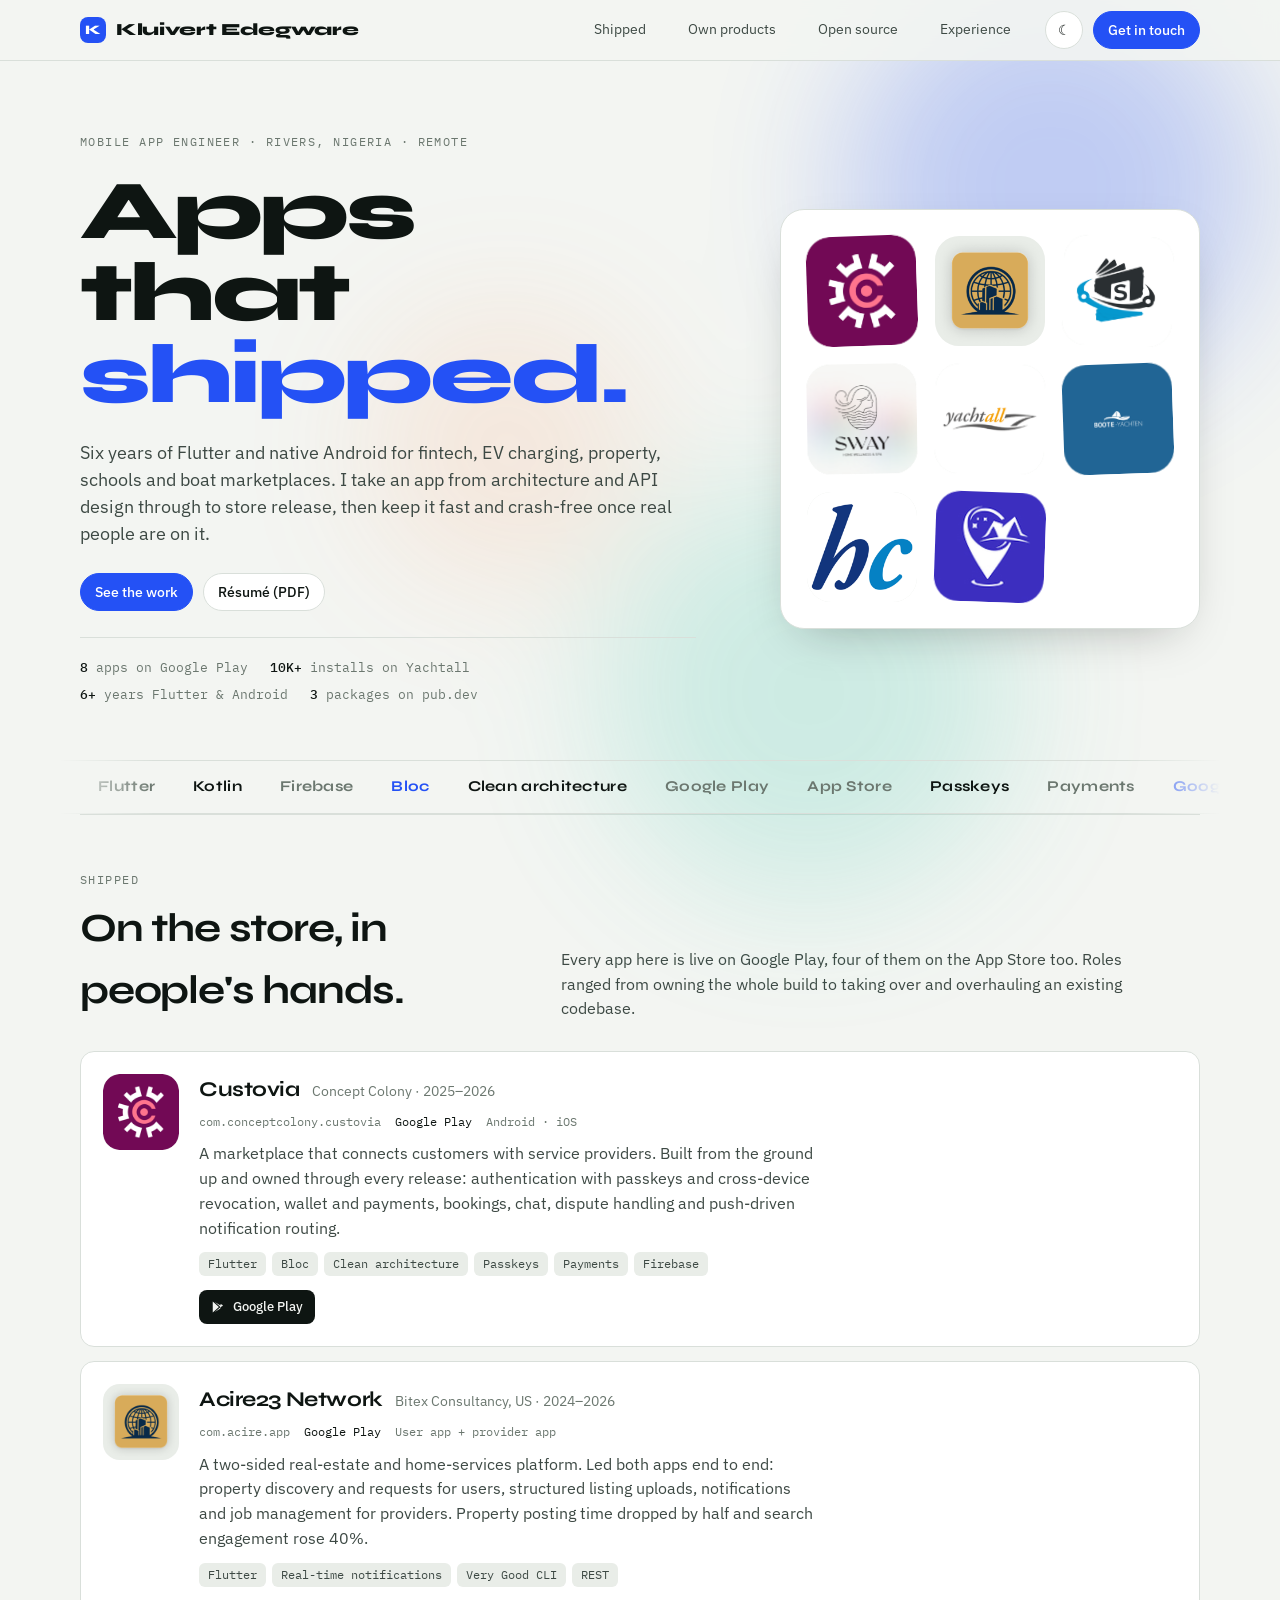
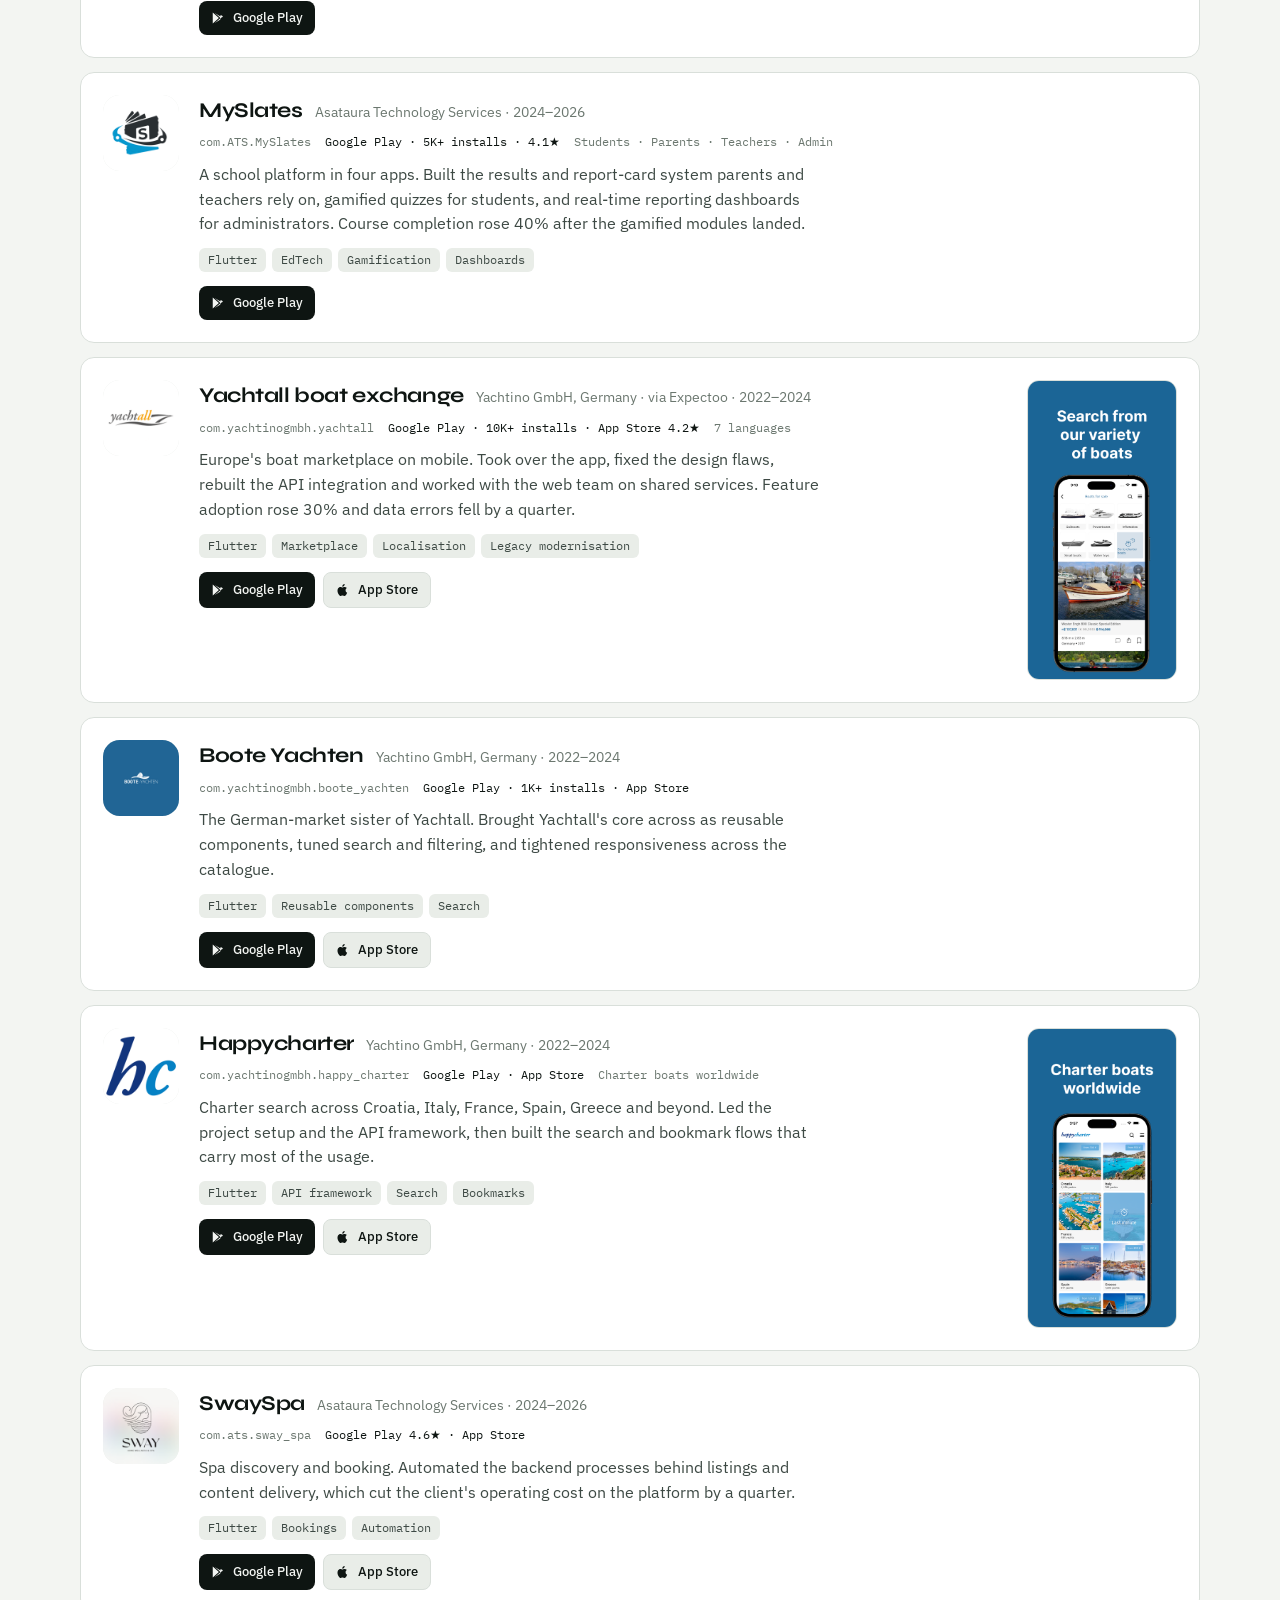
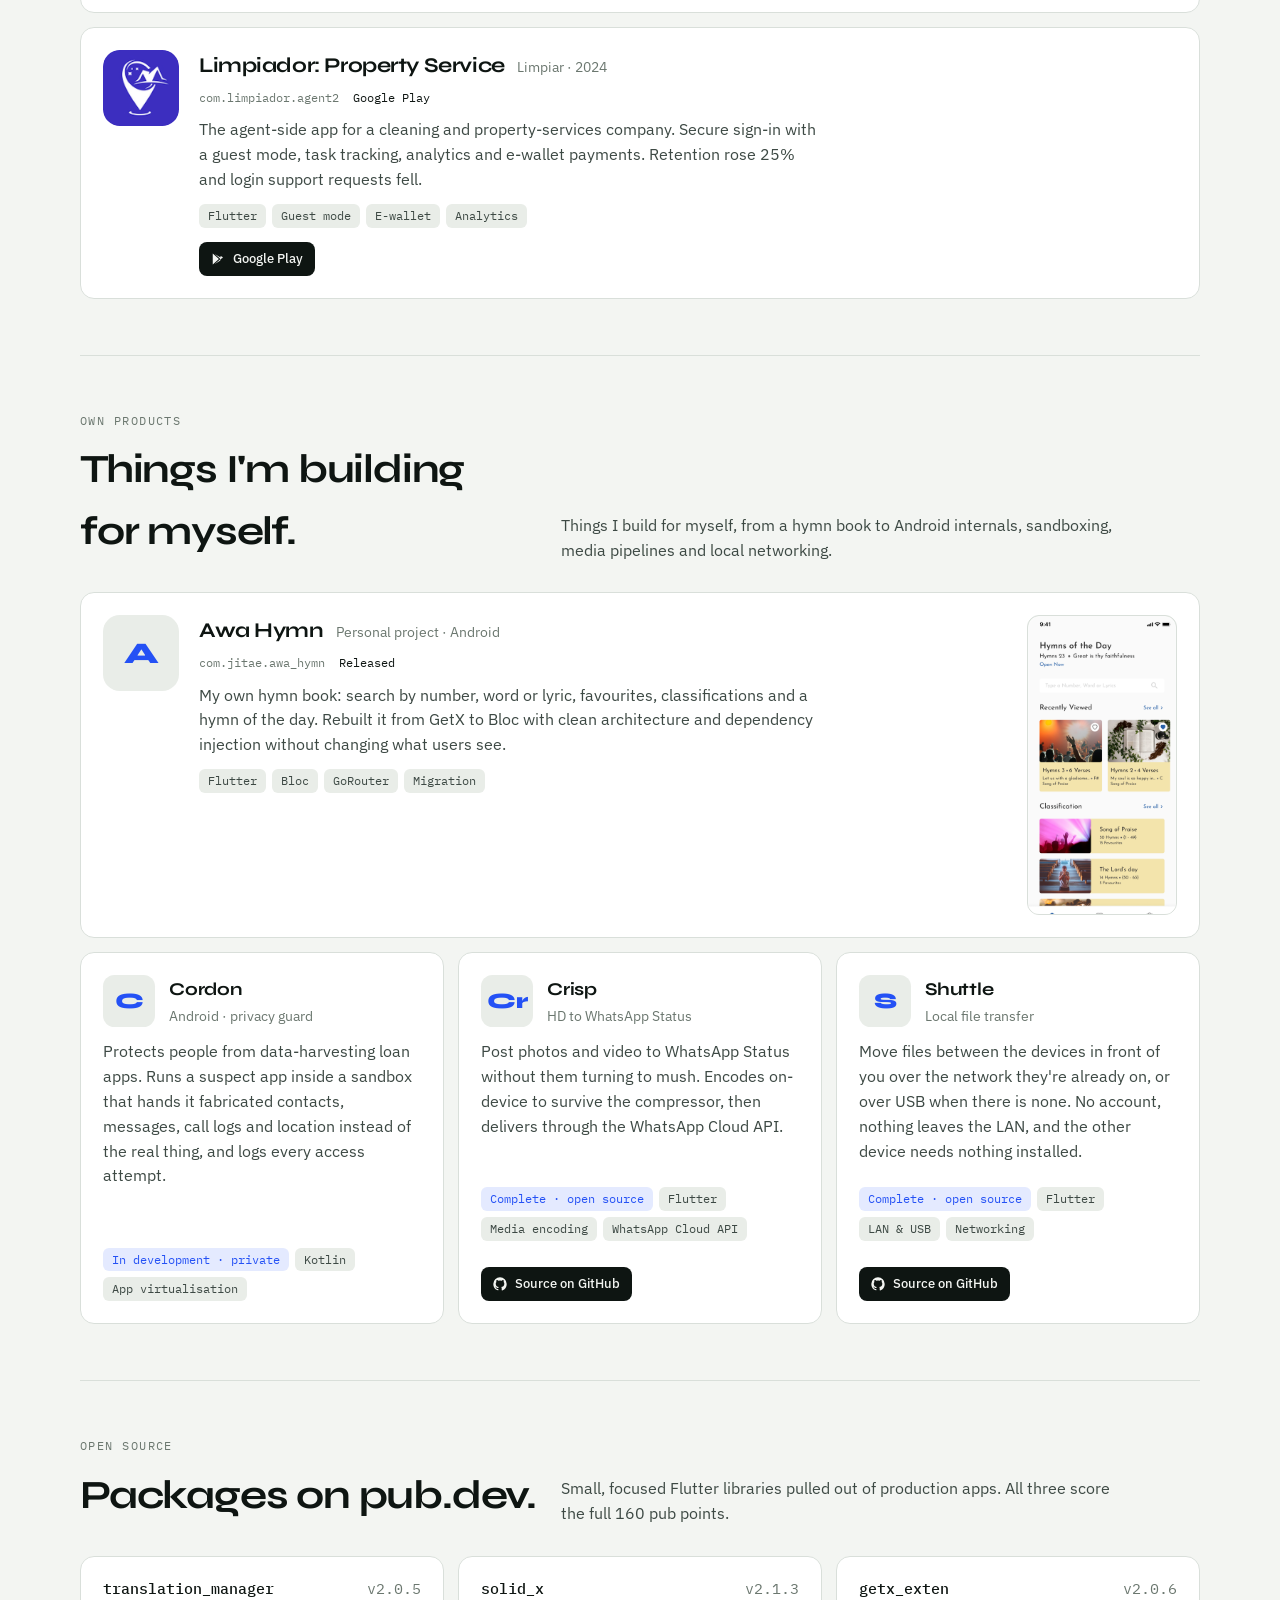
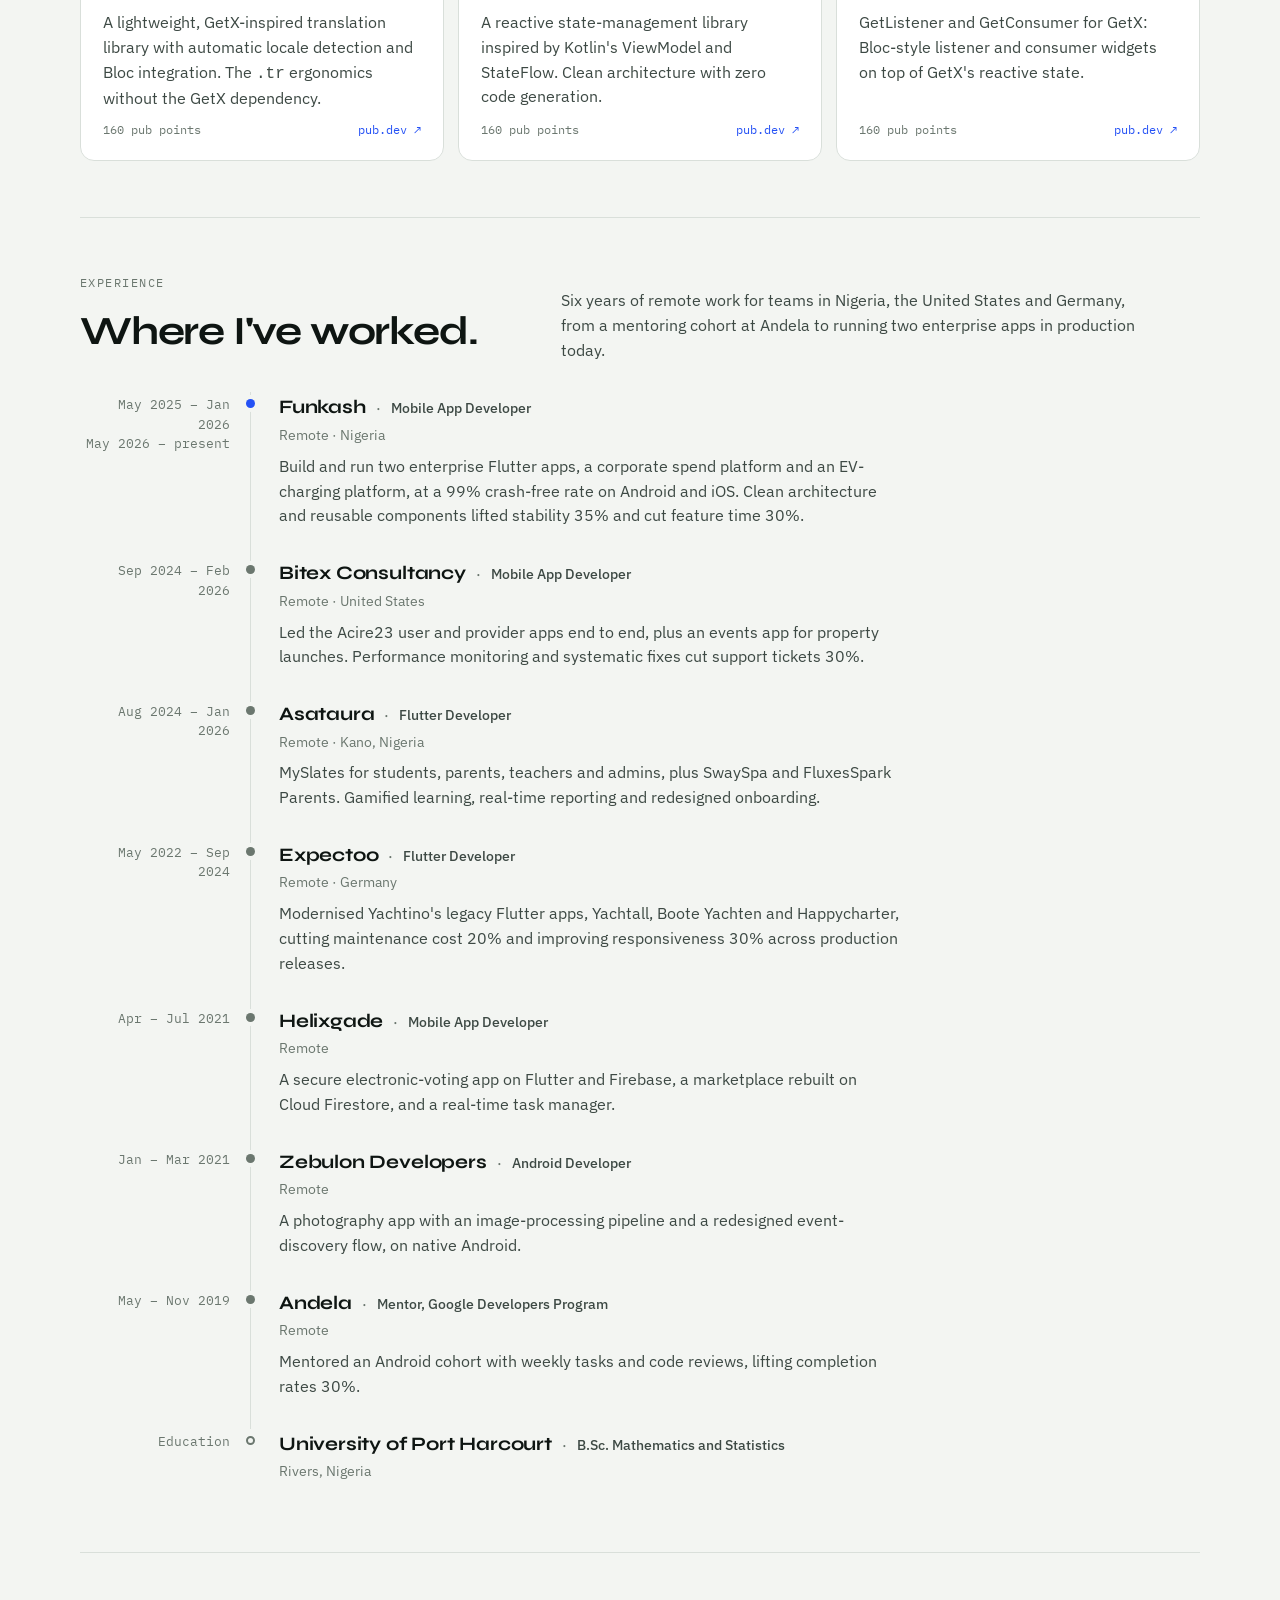
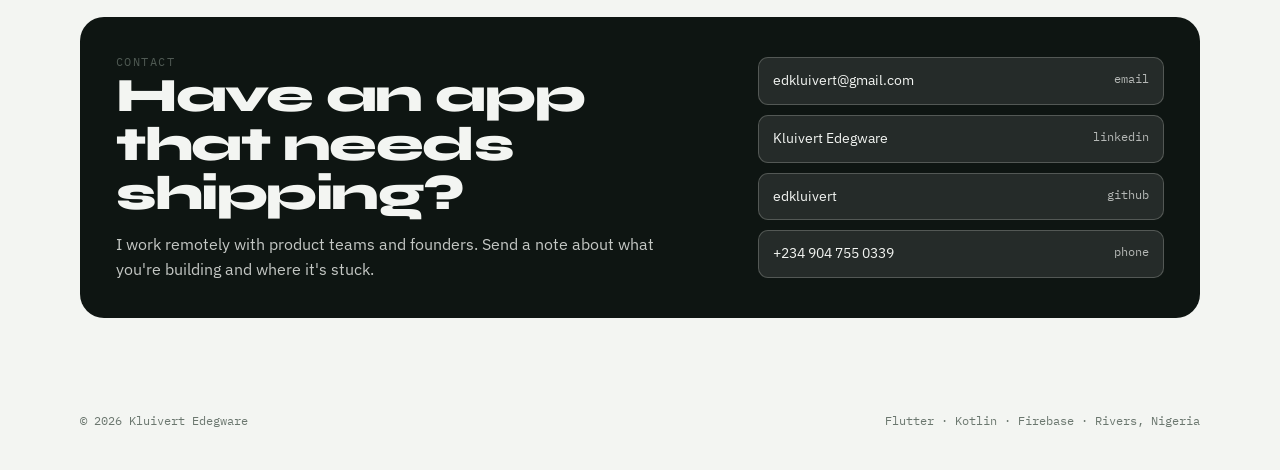
==== commit d9e98add: "added resume.html and updated styles" ====
--- a/index.html
+++ b/index.html
@@ -346,7 +346,7 @@
 
     <div class="timeline">
       <div class="job current">
-        <div class="when">May 2025 – Jan 2026<br>Jun 2026 – present</div>
+        <div class="when">May 2025 – Jan 2026<br>May 2026 – present</div>
         <div class="job-body">
           <h3>Funkash <span class="role">Mobile App Developer</span></h3>
           <span class="client">Remote · Nigeria</span>
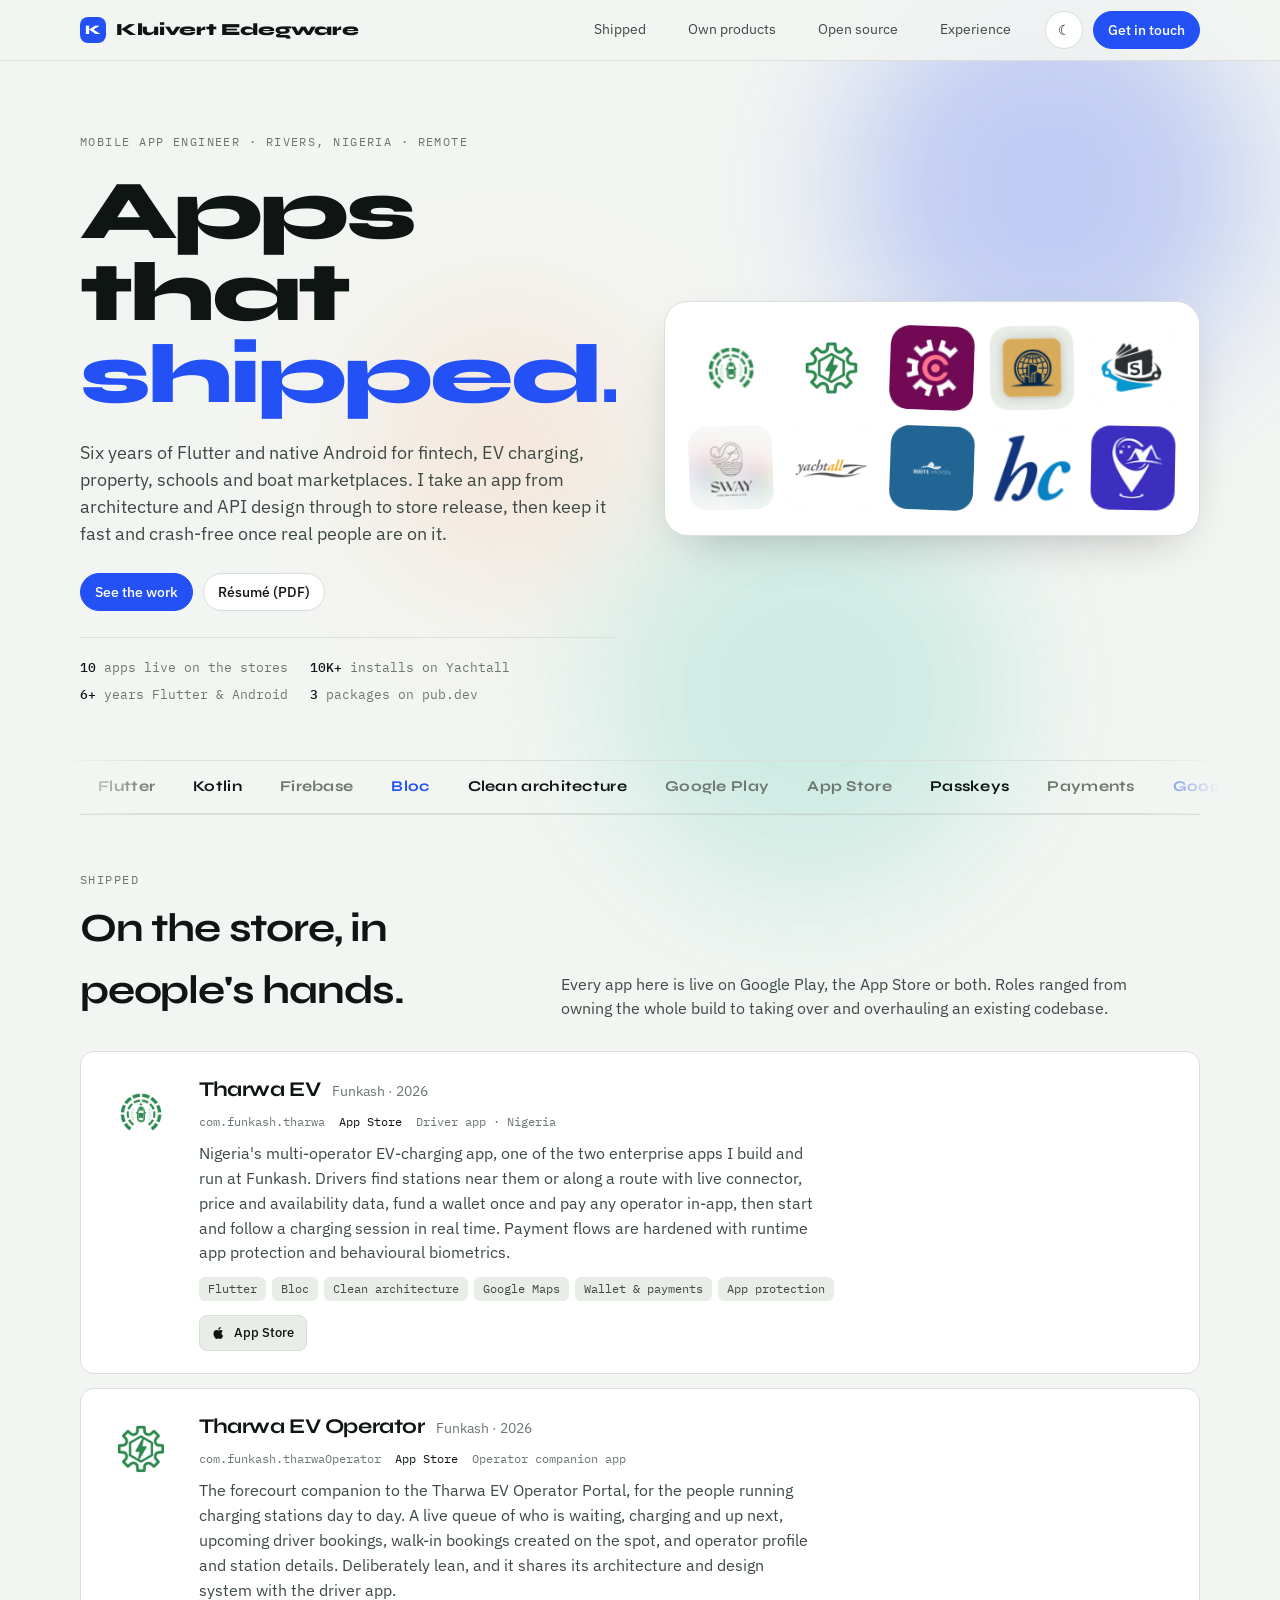
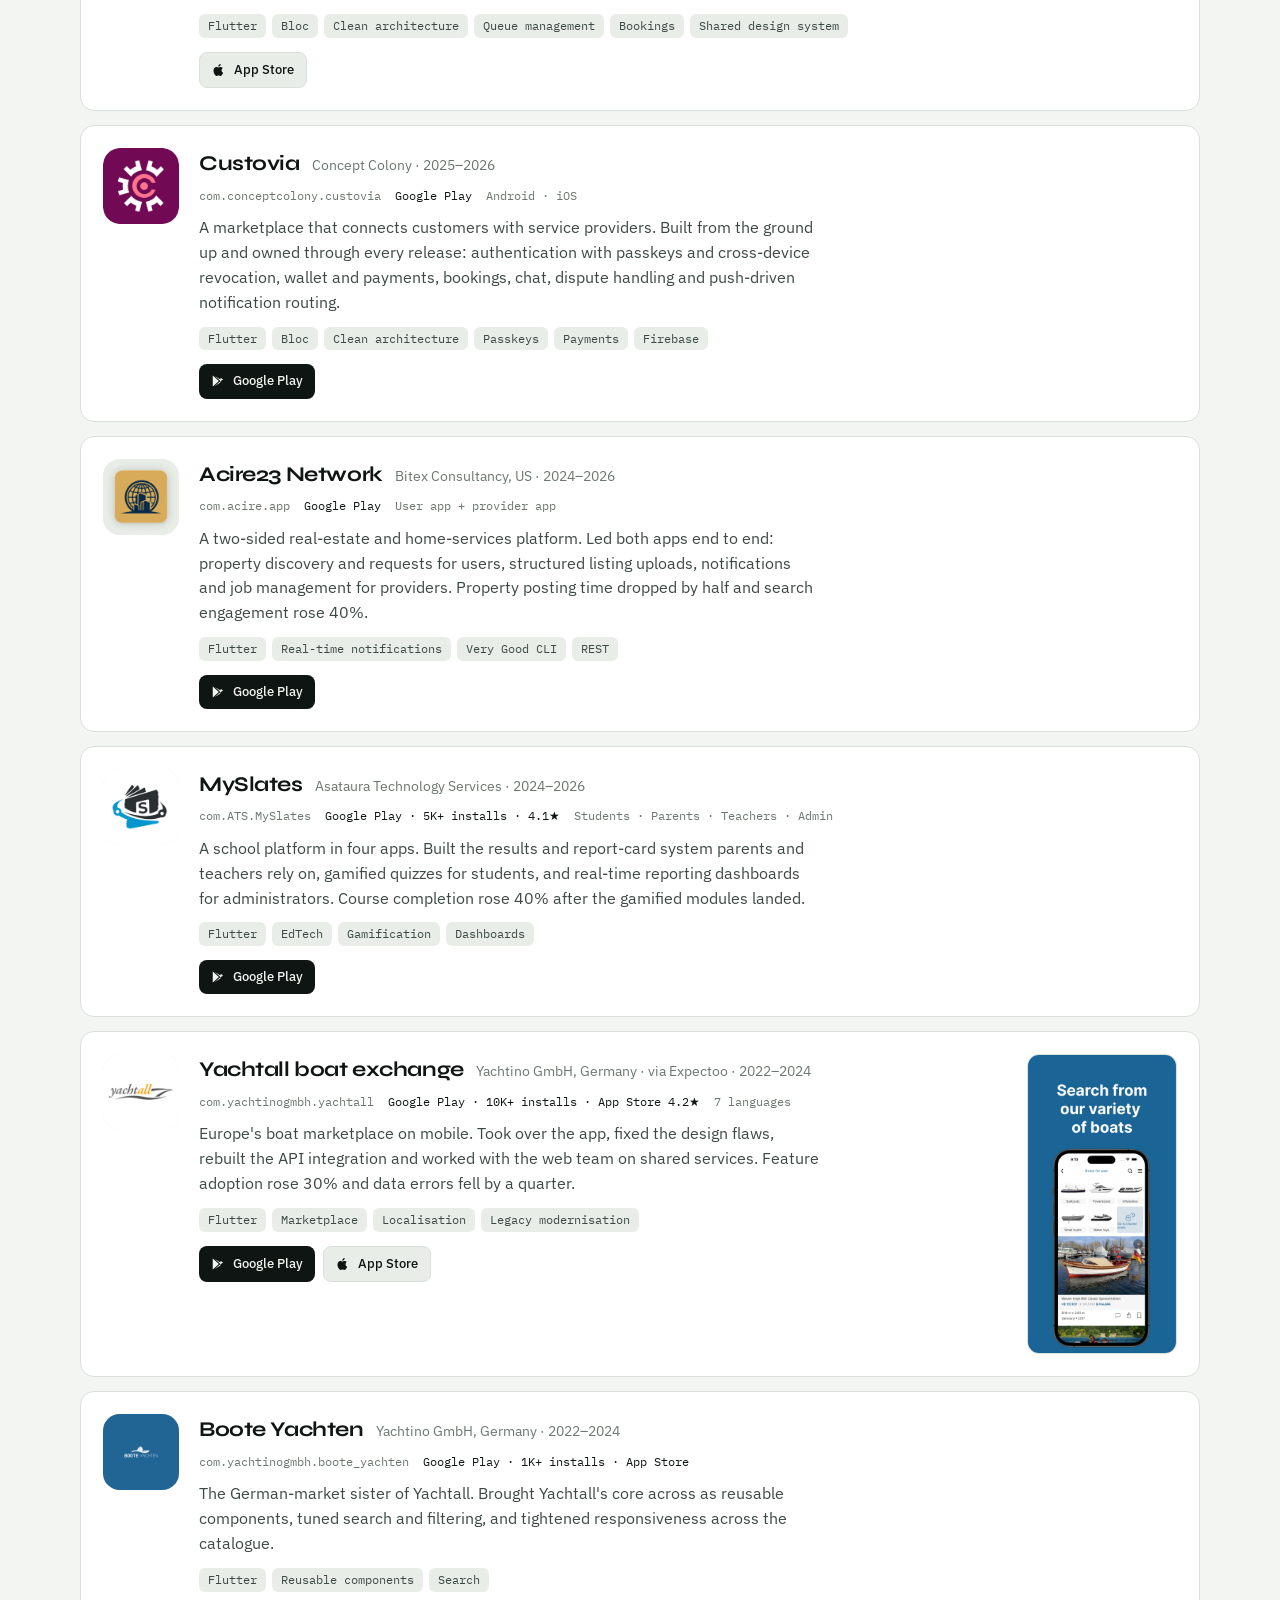
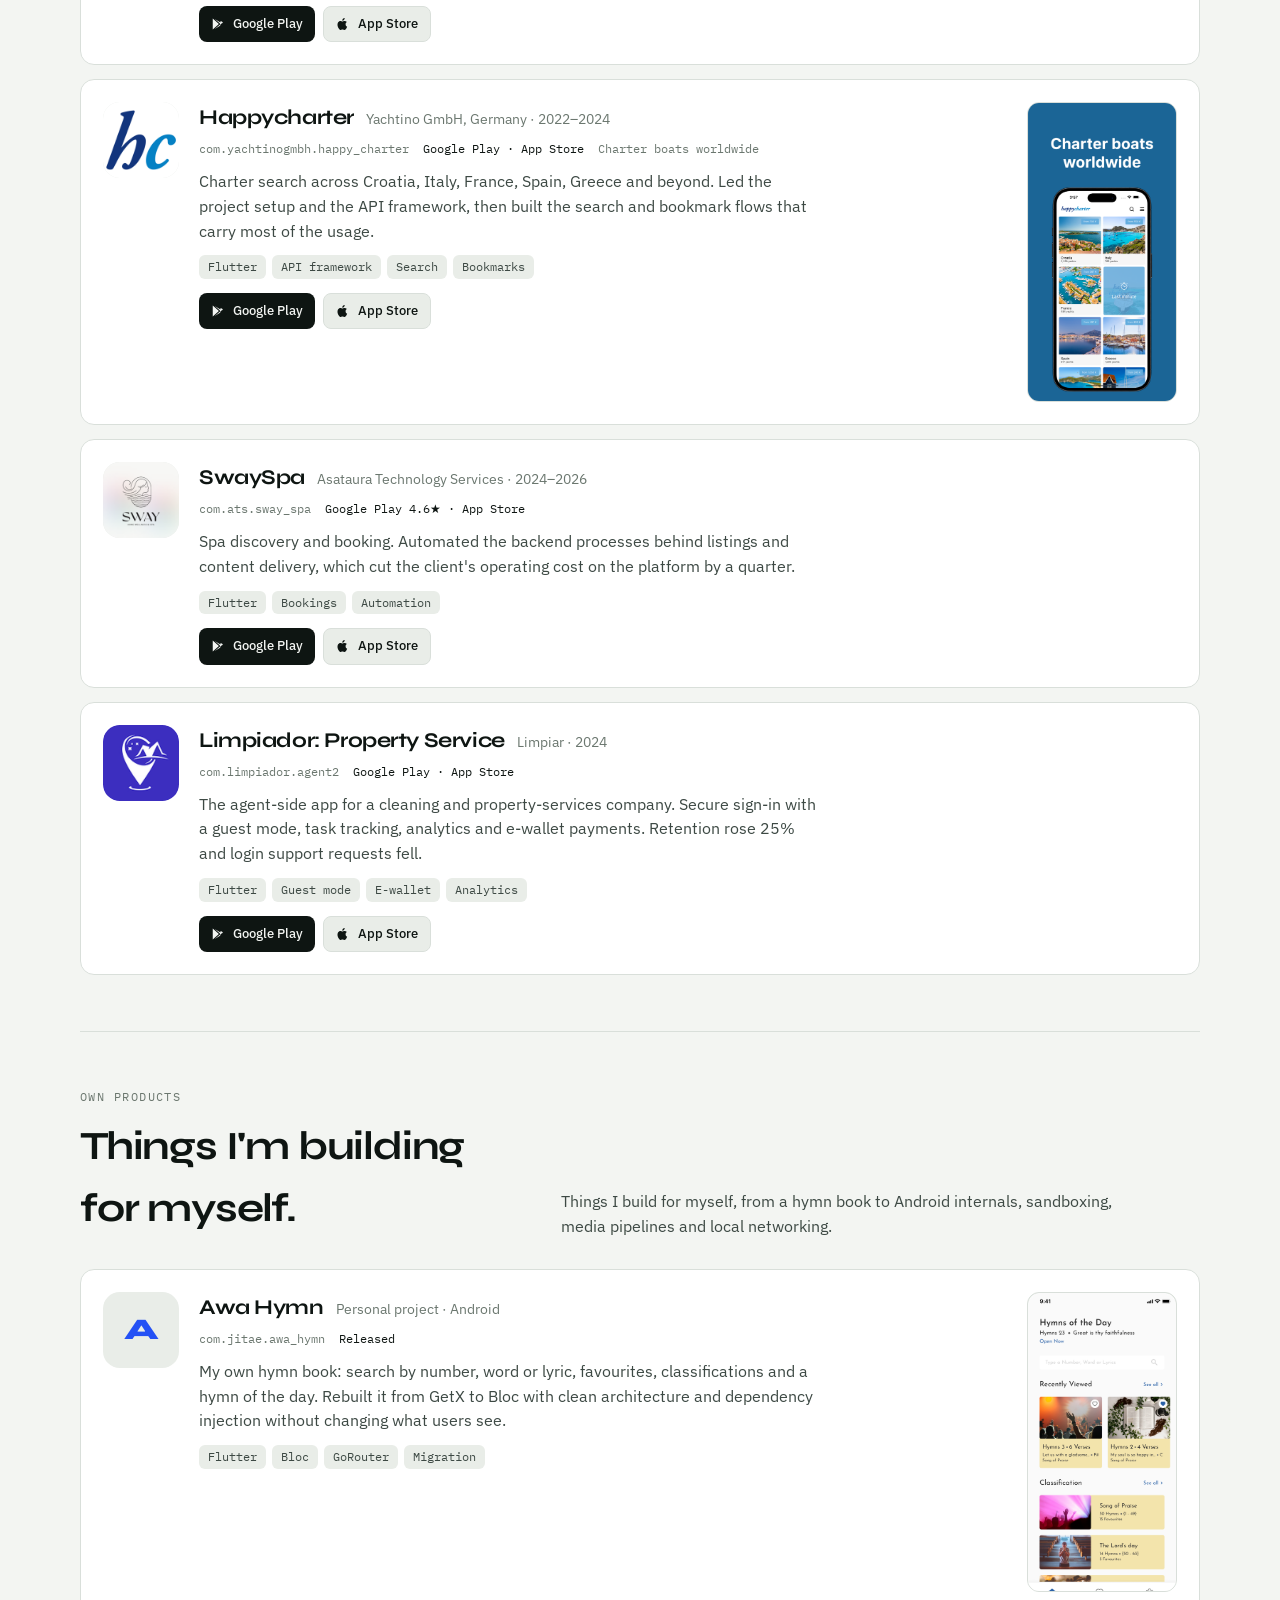
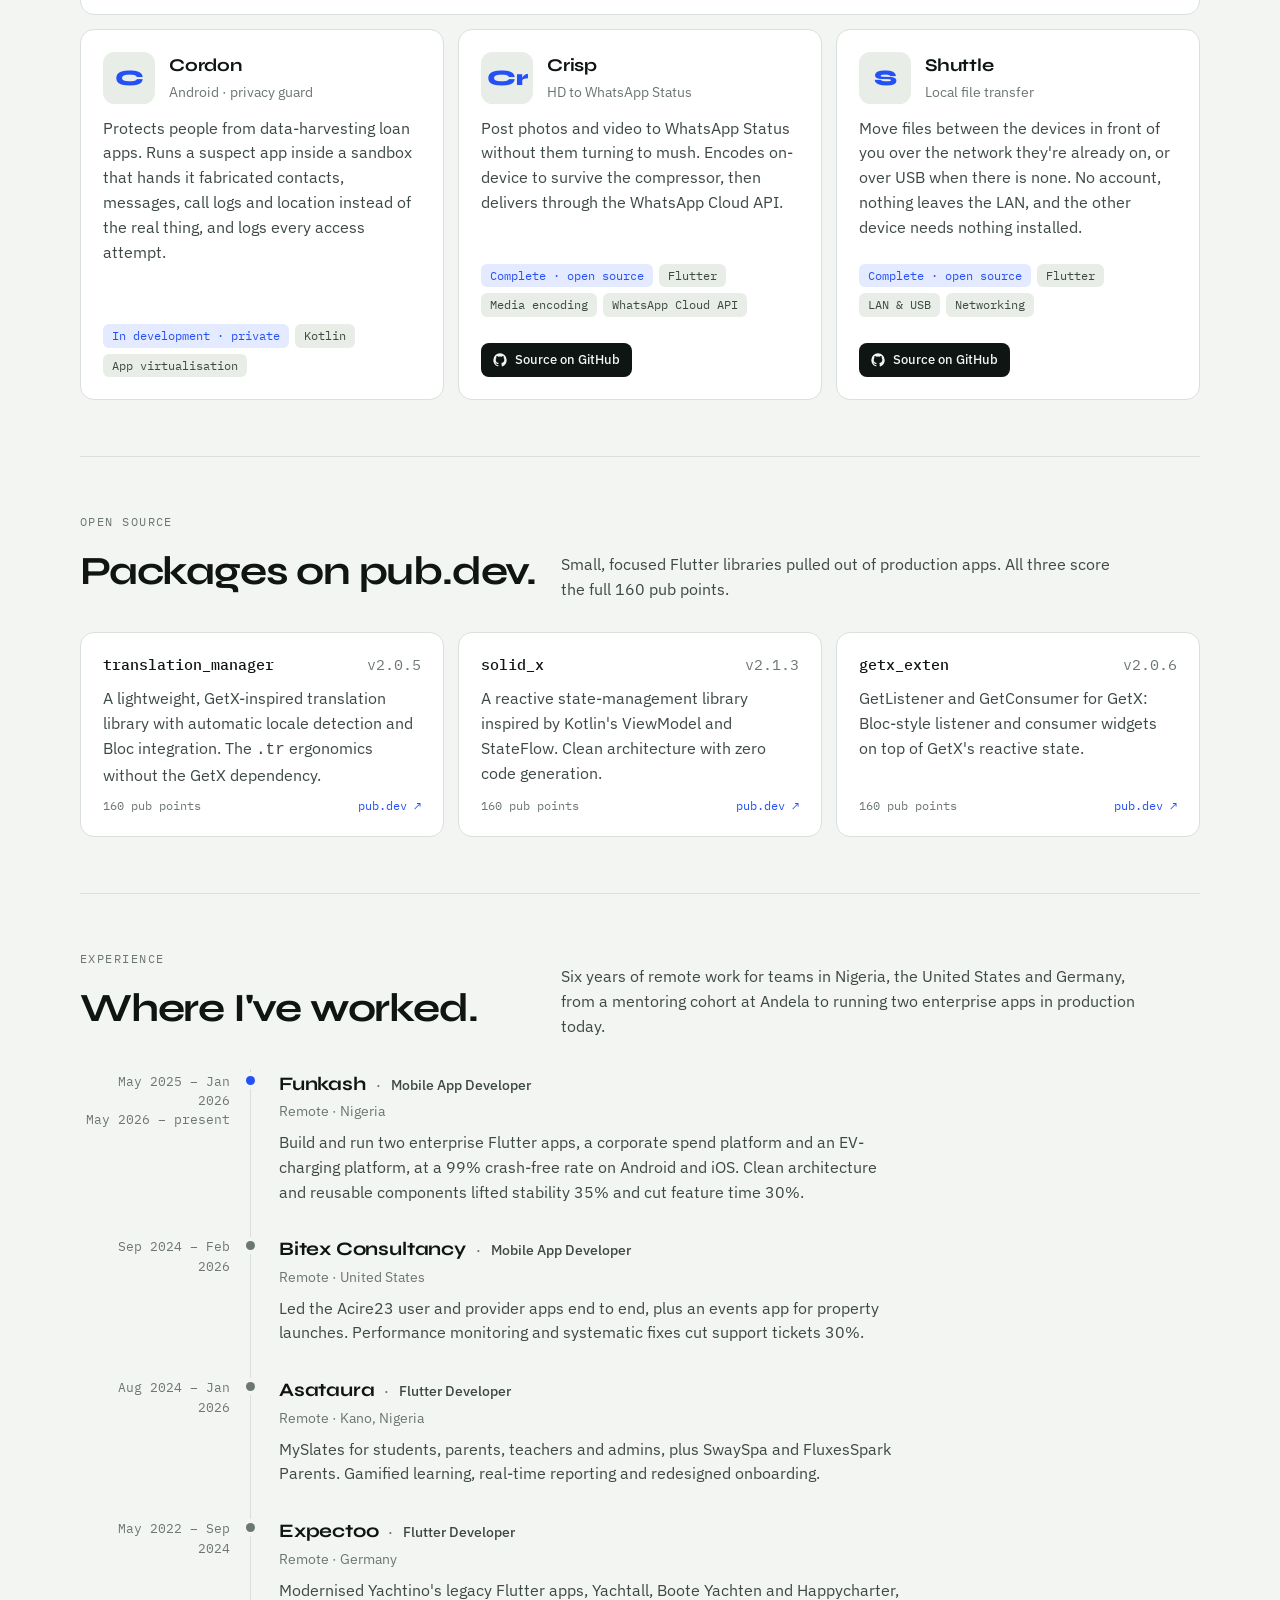
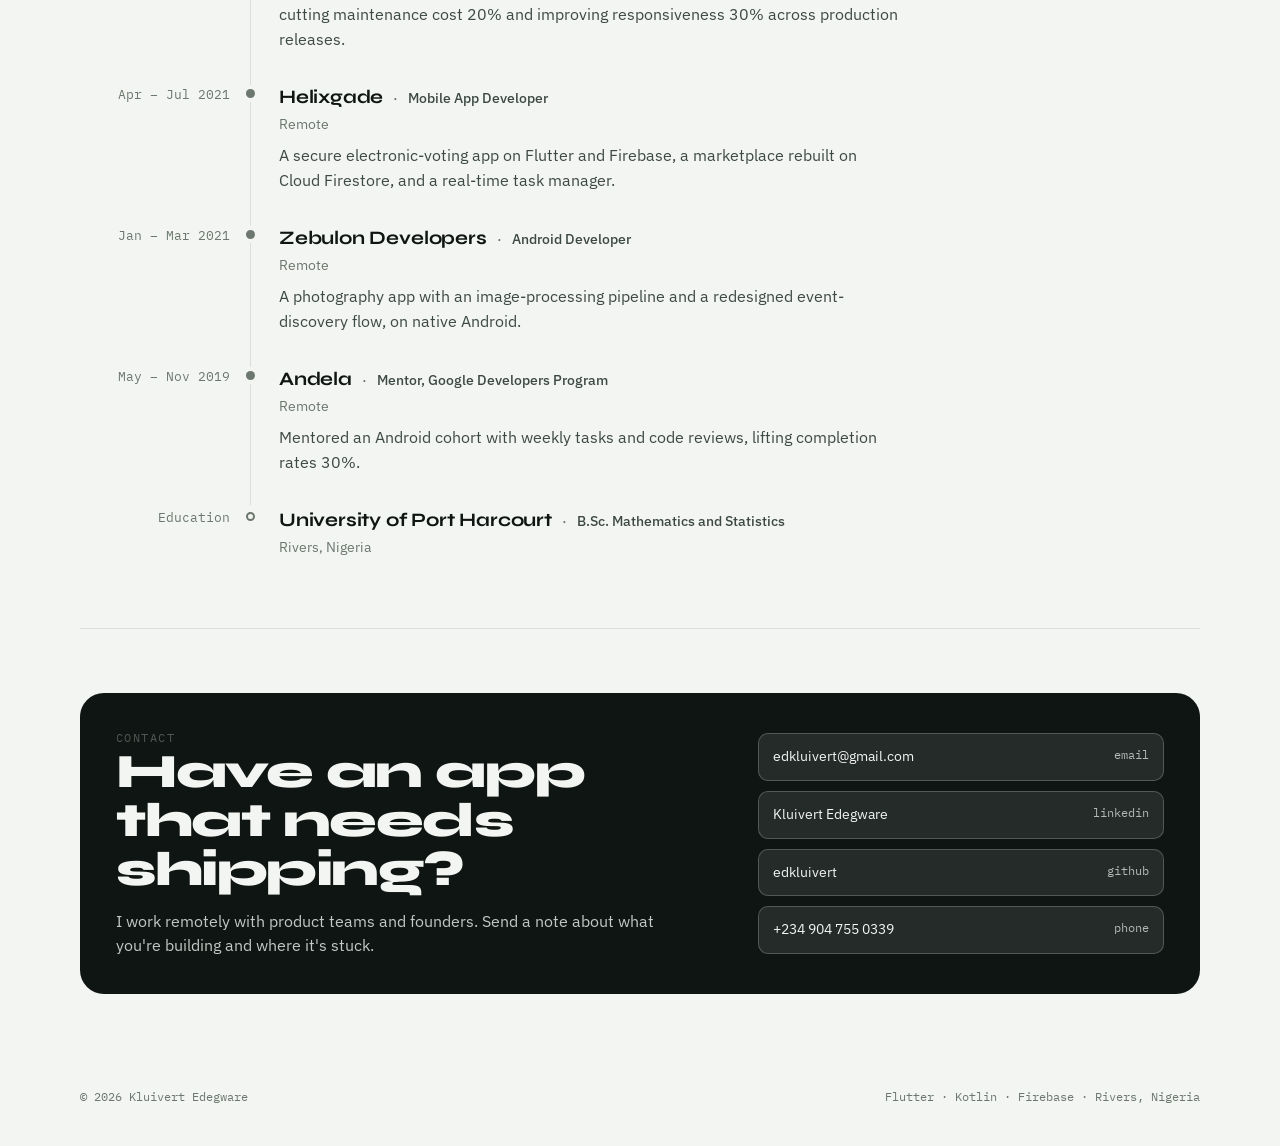
==== commit 468fbe4d: "Update portfolio with Tharwa EV apps" ====
--- a/index.html
+++ b/index.html
@@ -4,9 +4,9 @@
   <meta charset="UTF-8">
   <meta name="viewport" content="width=device-width, initial-scale=1">
   <title>Kluivert Edegware</title>
-  <meta name="description" content="Kluivert Edegware — mobile app engineer. Six years of Flutter and native Android for fintech, EV charging, property, schools and boat marketplaces. Eight apps on Google Play.">
+  <meta name="description" content="Kluivert Edegware — mobile app engineer. Six years of Flutter and native Android for fintech, EV charging, property, schools and boat marketplaces. Ten apps live on Google Play and the App Store.">
   <meta property="og:title" content="Kluivert Edegware — apps that shipped">
-  <meta property="og:description" content="Mobile app engineer. Six years of Flutter and native Android, eight apps on Google Play.">
+  <meta property="og:description" content="Mobile app engineer. Six years of Flutter and native Android, ten apps live on Google Play and the App Store.">
   <meta property="og:type" content="website">
   <link rel="icon" href="data:image/svg+xml,%3Csvg xmlns='http://www.w3.org/2000/svg' viewBox='0 0 64 64'%3E%3Crect width='64' height='64' rx='16' fill='%232451f5'/%3E%3Ctext x='32' y='43' text-anchor='middle' font-family='Arial,Helvetica,sans-serif' font-weight='800' font-size='34' fill='white'%3EK%3C/text%3E%3C/svg%3E">
   <link rel="preconnect" href="https://fonts.googleapis.com">
@@ -48,7 +48,7 @@
         <a class="btn" href="assets/Kluivert-Edegware-Resume.pdf" target="_blank" rel="noopener">Résumé (PDF)</a>
       </div>
       <div class="facts reveal" style="--d:5">
-        <span><b data-count="8">8</b> apps on Google Play</span>
+        <span><b data-count="10">10</b> apps live on the stores</span>
         <span><b data-count="10" data-suffix="K+">10K+</b> installs on Yachtall</span>
         <span><b data-count="6" data-suffix="+">6+</b> years Flutter &amp; Android</span>
         <span><b data-count="3">3</b> packages on pub.dev</span>
@@ -56,6 +56,8 @@
     </div>
 
     <div class="shelf-wrap"><div class="shelf" aria-label="Launcher icons of apps I built">
+      <a href="#tharwa-ev" title="Tharwa EV"><img src="assets/apps/tharwa-ev.png" alt="Tharwa EV icon"></a>
+      <a href="#tharwa-operator" title="Tharwa EV Operator"><img src="assets/apps/tharwa-operator.png" alt="Tharwa EV Operator icon"></a>
       <a href="#custovia" title="Custovia"><img src="assets/apps/custovia.png" alt="Custovia icon"></a>
       <a href="#acire23" title="Acire23 Network"><img src="assets/apps/acire23.png" alt="Acire23 Network icon"></a>
       <a href="#myslates" title="MySlates"><img src="assets/apps/myslates.png" alt="MySlates icon"></a>
@@ -81,11 +83,47 @@
         <div class="eyebrow">Shipped</div>
         <h2>On the store, in people's hands.</h2>
       </div>
-      <p>Every app here is live on Google Play, four of them on the App Store too. Roles ranged from owning
+      <p>Every app here is live on Google Play, the App Store or both. Roles ranged from owning
         the whole build to taking over and overhauling an existing codebase.</p>
     </div>
 
     <div class="apps">
+
+      <article class="app" id="tharwa-ev">
+        <div class="icon"><img src="assets/apps/tharwa-ev.png" alt=""></div>
+        <div>
+          <div class="app-head"><h3>Tharwa EV</h3><span class="client">Funkash · 2026</span></div>
+          <div class="meta"><span>com.funkash.tharwa</span><span class="stat">App Store</span><span>Driver app · Nigeria</span></div>
+          <p>Nigeria's multi-operator EV-charging app, one of the two enterprise apps I build and run at Funkash.
+            Drivers find stations near them or along a route with live connector, price and availability data,
+            fund a wallet once and pay any operator in-app, then start and follow a charging session in real time.
+            Payment flows are hardened with runtime app protection and behavioural biometrics.</p>
+          <div class="tags"><span class="tag">Flutter</span><span class="tag">Bloc</span><span class="tag">Clean architecture</span><span class="tag">Google Maps</span><span class="tag">Wallet &amp; payments</span><span class="tag">App protection</span></div>
+          <div class="links">
+            <a class="store apple" href="https://apps.apple.com/us/app/tharwa-ev/id6782017676" target="_blank" rel="noopener">
+              <svg viewBox="0 0 24 24" fill="currentColor"><path d="M16.4 12.6c0-2.6 2.1-3.8 2.2-3.9-1.2-1.8-3.1-2-3.7-2-1.6-.2-3.1.9-3.9.9-.8 0-2-.9-3.4-.9-1.7 0-3.3 1-4.2 2.6-1.8 3.1-.5 7.8 1.3 10.3.9 1.2 1.9 2.6 3.2 2.6 1.3-.1 1.8-.8 3.3-.8s2 .8 3.4.8c1.4 0 2.3-1.3 3.1-2.5 1-1.4 1.4-2.8 1.4-2.9-.1 0-2.7-1-2.7-4.2zM13.9 4.9c.7-.9 1.2-2.1 1-3.3-1 0-2.3.7-3 1.6-.7.8-1.2 2-1.1 3.2 1.2.1 2.4-.6 3.1-1.5z"/></svg>
+              App Store</a>
+          </div>
+        </div>
+      </article>
+
+      <article class="app" id="tharwa-operator">
+        <div class="icon"><img src="assets/apps/tharwa-operator.png" alt=""></div>
+        <div>
+          <div class="app-head"><h3>Tharwa EV Operator</h3><span class="client">Funkash · 2026</span></div>
+          <div class="meta"><span>com.funkash.tharwaOperator</span><span class="stat">App Store</span><span>Operator companion app</span></div>
+          <p>The forecourt companion to the Tharwa EV Operator Portal, for the people running charging stations day
+            to day. A live queue of who is waiting, charging and up next, upcoming driver bookings, walk-in bookings
+            created on the spot, and operator profile and station details. Deliberately lean, and it shares its
+            architecture and design system with the driver app.</p>
+          <div class="tags"><span class="tag">Flutter</span><span class="tag">Bloc</span><span class="tag">Clean architecture</span><span class="tag">Queue management</span><span class="tag">Bookings</span><span class="tag">Shared design system</span></div>
+          <div class="links">
+            <a class="store apple" href="https://apps.apple.com/us/app/tharwa-ev-operator/id6799672248" target="_blank" rel="noopener">
+              <svg viewBox="0 0 24 24" fill="currentColor"><path d="M16.4 12.6c0-2.6 2.1-3.8 2.2-3.9-1.2-1.8-3.1-2-3.7-2-1.6-.2-3.1.9-3.9.9-.8 0-2-.9-3.4-.9-1.7 0-3.3 1-4.2 2.6-1.8 3.1-.5 7.8 1.3 10.3.9 1.2 1.9 2.6 3.2 2.6 1.3-.1 1.8-.8 3.3-.8s2 .8 3.4.8c1.4 0 2.3-1.3 3.1-2.5 1-1.4 1.4-2.8 1.4-2.9-.1 0-2.7-1-2.7-4.2zM13.9 4.9c.7-.9 1.2-2.1 1-3.3-1 0-2.3.7-3 1.6-.7.8-1.2 2-1.1 3.2 1.2.1 2.4-.6 3.1-1.5z"/></svg>
+              App Store</a>
+          </div>
+        </div>
+      </article>
 
       <article class="app" id="custovia">
         <div class="icon"><img src="assets/apps/custovia.png" alt=""></div>
@@ -221,7 +259,7 @@
         <div class="icon"><img src="assets/apps/limpiador.png" alt=""></div>
         <div>
           <div class="app-head"><h3>Limpiador: Property Service</h3><span class="client">Limpiar · 2024</span></div>
-          <div class="meta"><span>com.limpiador.agent2</span><span class="stat">Google Play</span></div>
+          <div class="meta"><span>com.limpiador.agent2</span><span class="stat">Google Play · App Store</span></div>
           <p>The agent-side app for a cleaning and property-services company. Secure sign-in with a guest mode,
             task tracking, analytics and e-wallet payments. Retention rose 25% and login support requests fell.</p>
           <div class="tags"><span class="tag">Flutter</span><span class="tag">Guest mode</span><span class="tag">E-wallet</span><span class="tag">Analytics</span></div>
@@ -229,6 +267,9 @@
             <a class="store" href="https://play.google.com/store/apps/details?id=com.limpiador.agent2" target="_blank" rel="noopener">
               <svg viewBox="0 0 24 24" fill="currentColor"><path d="M3 2.5v19l10.5-9.5L3 2.5zm12 8.1L6.4 3.6l9.9 5.7-1.3 1.3zm0 2.8 1.3 1.3-9.9 5.7 8.6-7zm1.7-1.4 3-1.7c.7-.4.7-1.2 0-1.6l-3-1.7L14.9 12l1.8 1.8v-.1z"/></svg>
               Google Play</a>
+            <a class="store apple" href="https://apps.apple.com/gb/app/limpiador/id6480585258" target="_blank" rel="noopener">
+              <svg viewBox="0 0 24 24" fill="currentColor"><path d="M16.4 12.6c0-2.6 2.1-3.8 2.2-3.9-1.2-1.8-3.1-2-3.7-2-1.6-.2-3.1.9-3.9.9-.8 0-2-.9-3.4-.9-1.7 0-3.3 1-4.2 2.6-1.8 3.1-.5 7.8 1.3 10.3.9 1.2 1.9 2.6 3.2 2.6 1.3-.1 1.8-.8 3.3-.8s2 .8 3.4.8c1.4 0 2.3-1.3 3.1-2.5 1-1.4 1.4-2.8 1.4-2.9-.1 0-2.7-1-2.7-4.2zM13.9 4.9c.7-.9 1.2-2.1 1-3.3-1 0-2.3.7-3 1.6-.7.8-1.2 2-1.1 3.2 1.2.1 2.4-.6 3.1-1.5z"/></svg>
+              App Store</a>
           </div>
         </div>
       </article>
--- a/styles.css
+++ b/styles.css
@@ -215,7 +215,7 @@
 .hero {
   padding: 72px 0 56px;
   display: grid;
-  grid-template-columns: minmax(0, 1.15fr) minmax(0, 0.85fr);
+  grid-template-columns: minmax(0, 1fr) minmax(0, 1fr);
   gap: 48px;
   align-items: center;
 }
@@ -267,10 +267,10 @@
 /* the shelf: real launcher icons of shipped apps */
 .shelf {
   display: grid;
-  grid-template-columns: repeat(3, 1fr);
-  gap: 18px;
-  padding: 26px;
-  max-width: 420px;
+  grid-template-columns: repeat(5, 1fr);
+  gap: 16px;
+  padding: 24px;
+  max-width: 540px;
   justify-self: end;
   width: 100%;
   background: var(--panel);
@@ -765,9 +765,9 @@
   }
 
   .shelf {
-    gap: 14px;
-    padding: 18px;
-    max-width: 380px;
+    gap: 12px;
+    padding: 16px;
+    max-width: none;
     justify-self: start;
   }
 
@@ -942,7 +942,7 @@
   perspective: 1100px;
   justify-self: end;
   width: 100%;
-  max-width: 420px;
+  max-width: 540px;
   animation: reveal 1s cubic-bezier(0.2, 0.9, 0.2, 1) both;
   animation-delay: 260ms;
 }
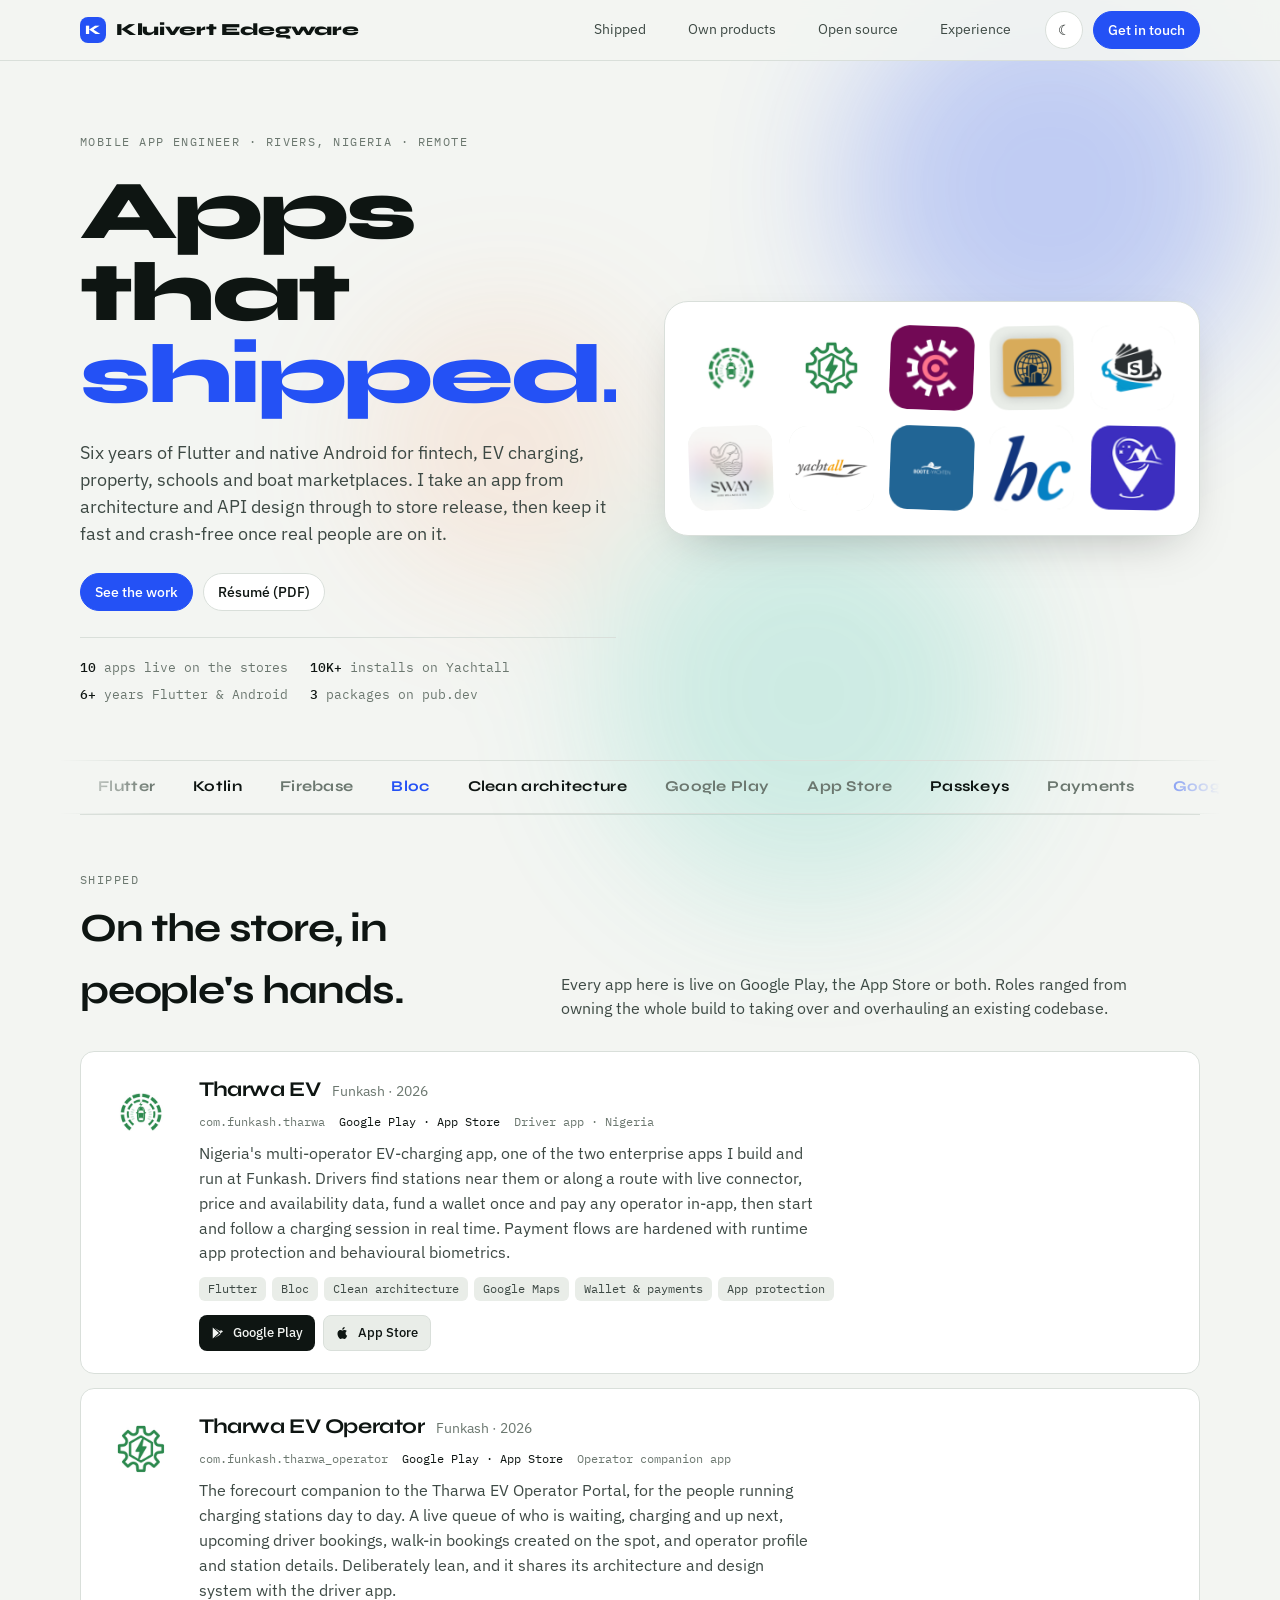
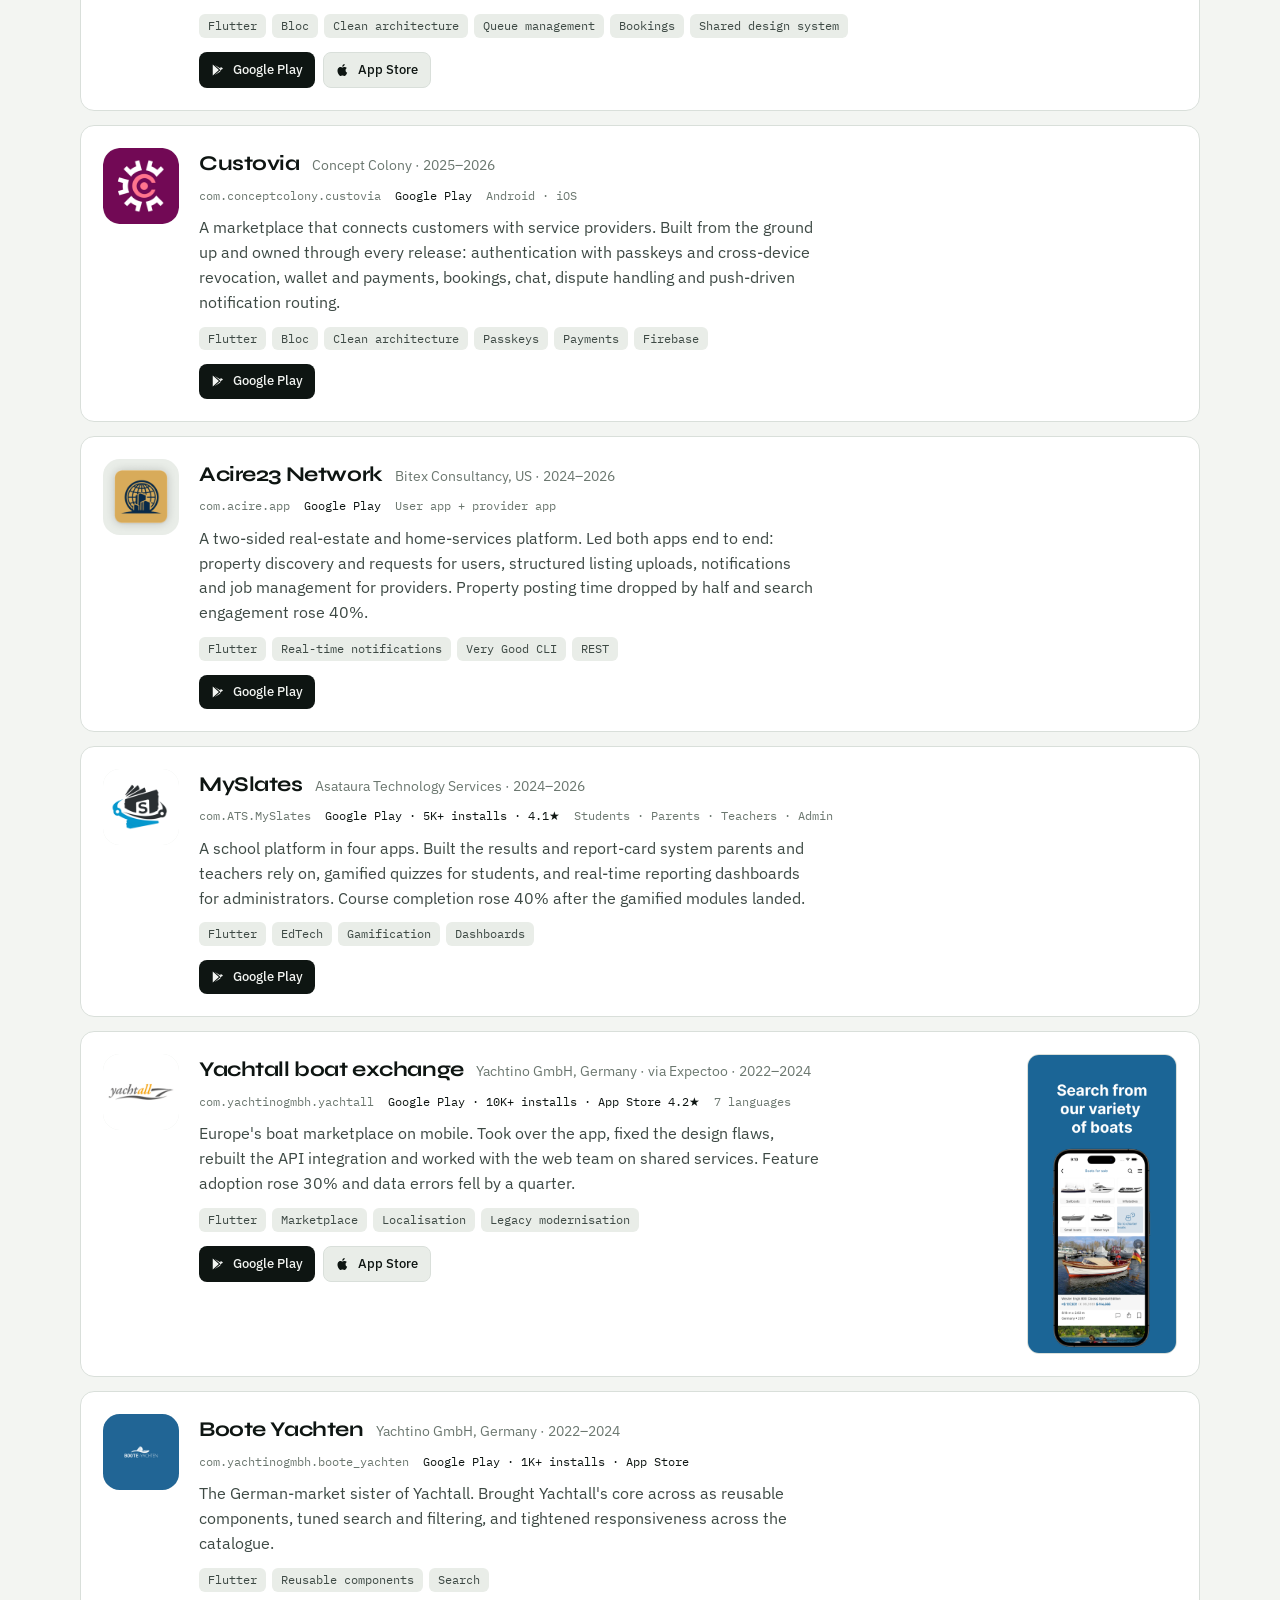
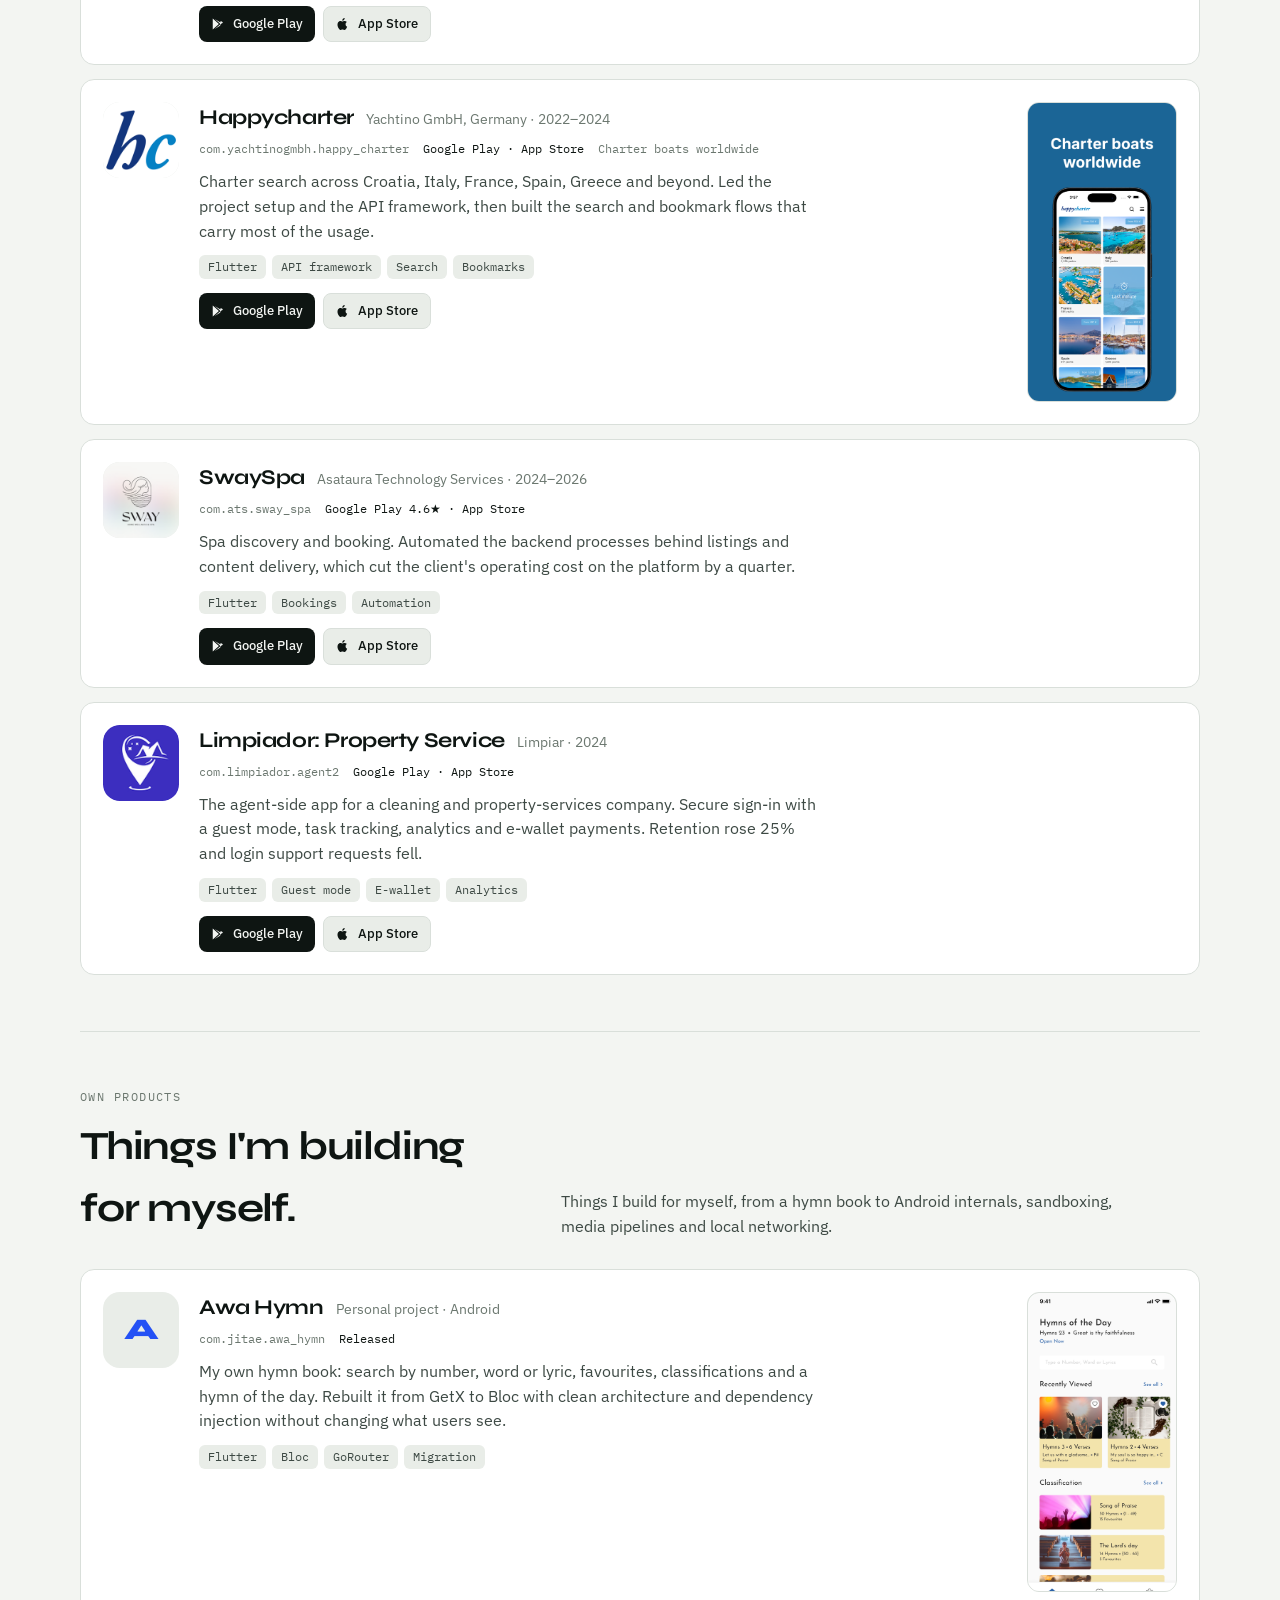
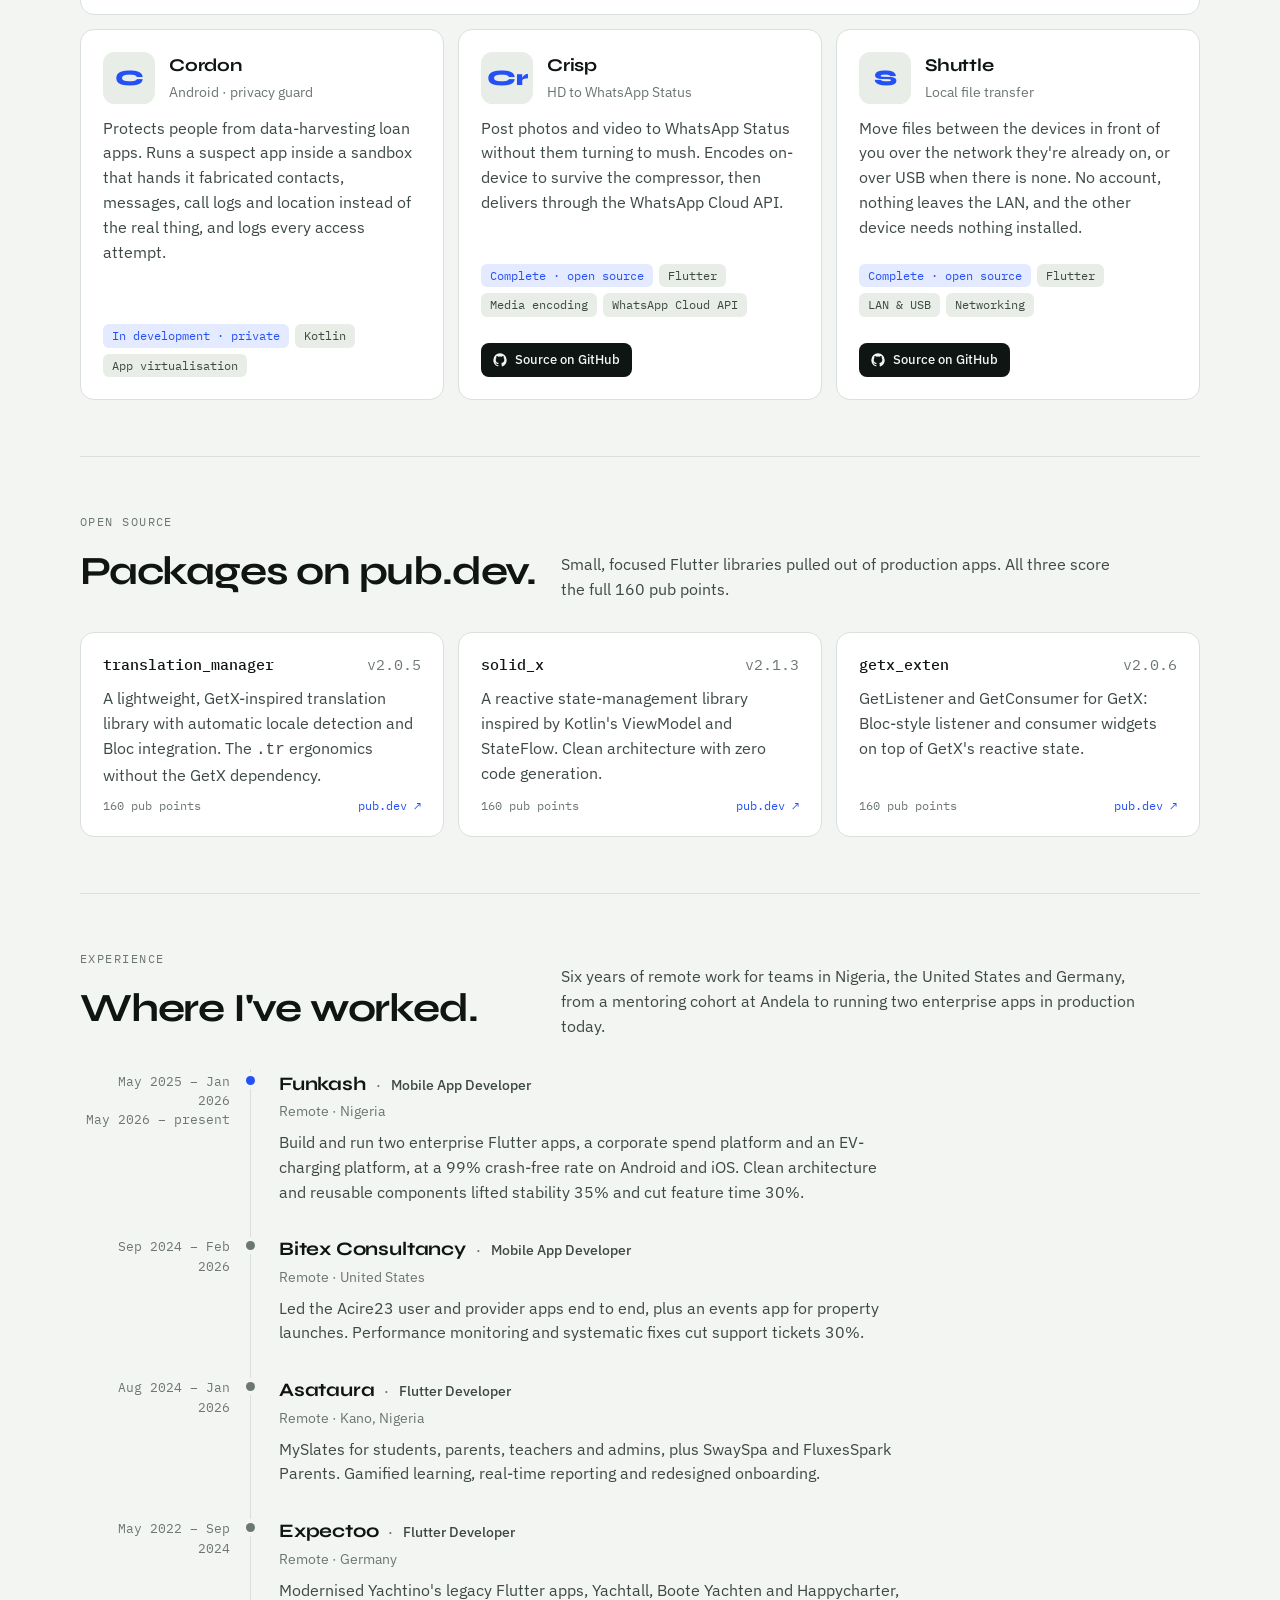
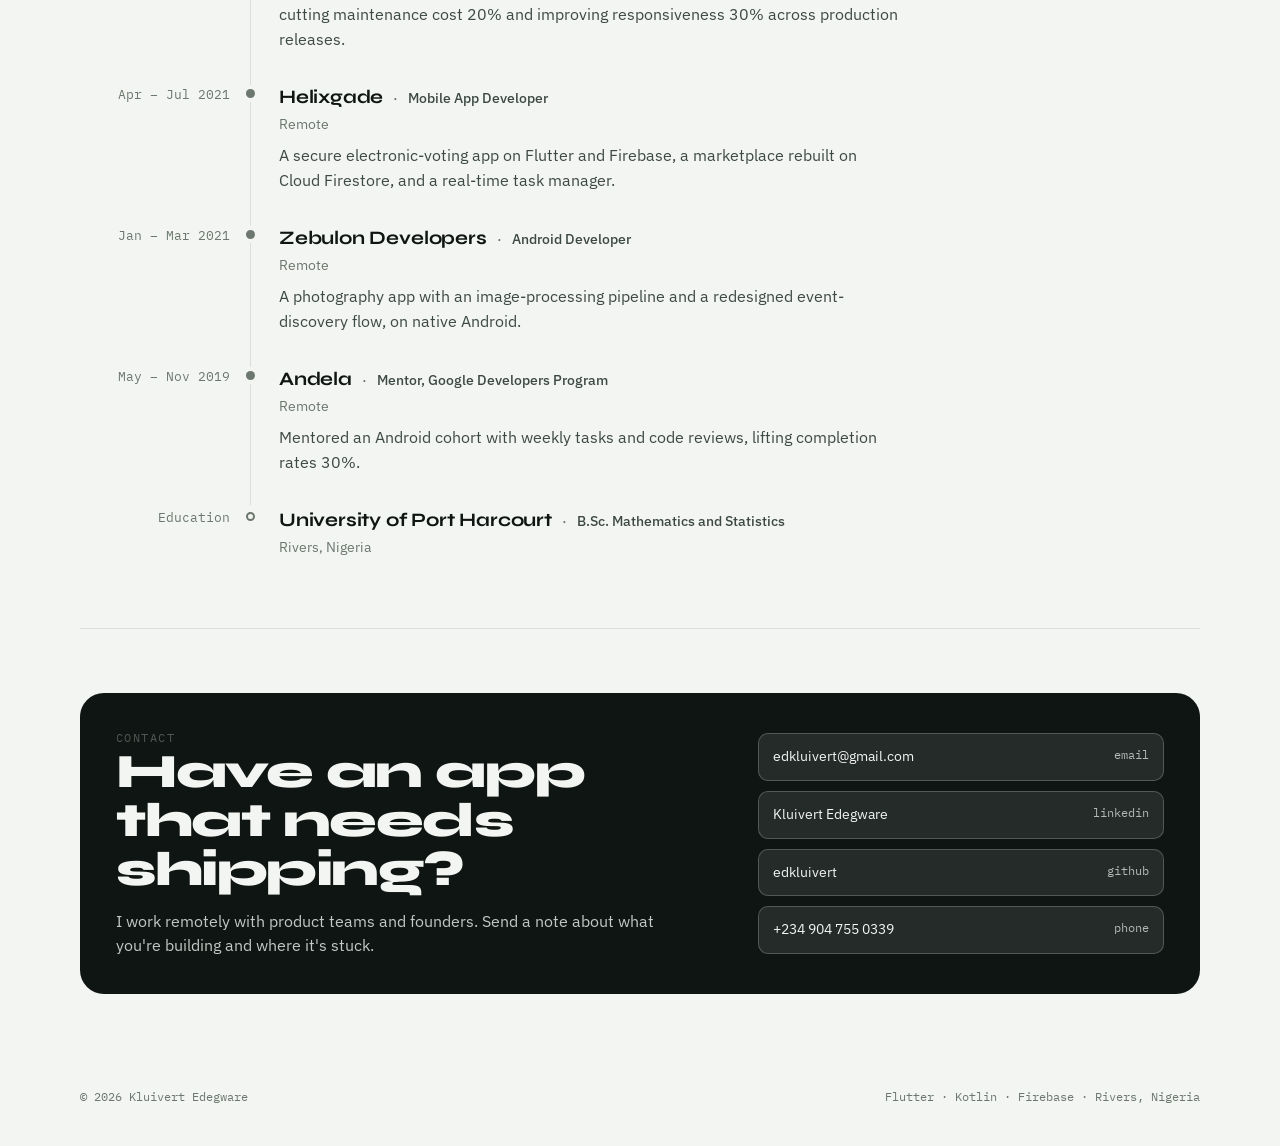
==== commit d7fbc6b5: "Update portfolio with Tharwa EV apps" ====
--- a/index.html
+++ b/index.html
@@ -93,13 +93,16 @@
         <div class="icon"><img src="assets/apps/tharwa-ev.png" alt=""></div>
         <div>
           <div class="app-head"><h3>Tharwa EV</h3><span class="client">Funkash · 2026</span></div>
-          <div class="meta"><span>com.funkash.tharwa</span><span class="stat">App Store</span><span>Driver app · Nigeria</span></div>
+          <div class="meta"><span>com.funkash.tharwa</span><span class="stat">Google Play · App Store</span><span>Driver app · Nigeria</span></div>
           <p>Nigeria's multi-operator EV-charging app, one of the two enterprise apps I build and run at Funkash.
             Drivers find stations near them or along a route with live connector, price and availability data,
             fund a wallet once and pay any operator in-app, then start and follow a charging session in real time.
             Payment flows are hardened with runtime app protection and behavioural biometrics.</p>
           <div class="tags"><span class="tag">Flutter</span><span class="tag">Bloc</span><span class="tag">Clean architecture</span><span class="tag">Google Maps</span><span class="tag">Wallet &amp; payments</span><span class="tag">App protection</span></div>
           <div class="links">
+            <a class="store" href="https://play.google.com/store/apps/details?id=com.funkash.tharwa" target="_blank" rel="noopener">
+              <svg viewBox="0 0 24 24" fill="currentColor"><path d="M3 2.5v19l10.5-9.5L3 2.5zm12 8.1L6.4 3.6l9.9 5.7-1.3 1.3zm0 2.8 1.3 1.3-9.9 5.7 8.6-7zm1.7-1.4 3-1.7c.7-.4.7-1.2 0-1.6l-3-1.7L14.9 12l1.8 1.8v-.1z"/></svg>
+              Google Play</a>
             <a class="store apple" href="https://apps.apple.com/us/app/tharwa-ev/id6782017676" target="_blank" rel="noopener">
               <svg viewBox="0 0 24 24" fill="currentColor"><path d="M16.4 12.6c0-2.6 2.1-3.8 2.2-3.9-1.2-1.8-3.1-2-3.7-2-1.6-.2-3.1.9-3.9.9-.8 0-2-.9-3.4-.9-1.7 0-3.3 1-4.2 2.6-1.8 3.1-.5 7.8 1.3 10.3.9 1.2 1.9 2.6 3.2 2.6 1.3-.1 1.8-.8 3.3-.8s2 .8 3.4.8c1.4 0 2.3-1.3 3.1-2.5 1-1.4 1.4-2.8 1.4-2.9-.1 0-2.7-1-2.7-4.2zM13.9 4.9c.7-.9 1.2-2.1 1-3.3-1 0-2.3.7-3 1.6-.7.8-1.2 2-1.1 3.2 1.2.1 2.4-.6 3.1-1.5z"/></svg>
               App Store</a>
@@ -111,13 +114,16 @@
         <div class="icon"><img src="assets/apps/tharwa-operator.png" alt=""></div>
         <div>
           <div class="app-head"><h3>Tharwa EV Operator</h3><span class="client">Funkash · 2026</span></div>
-          <div class="meta"><span>com.funkash.tharwaOperator</span><span class="stat">App Store</span><span>Operator companion app</span></div>
+          <div class="meta"><span>com.funkash.tharwa_operator</span><span class="stat">Google Play · App Store</span><span>Operator companion app</span></div>
           <p>The forecourt companion to the Tharwa EV Operator Portal, for the people running charging stations day
             to day. A live queue of who is waiting, charging and up next, upcoming driver bookings, walk-in bookings
             created on the spot, and operator profile and station details. Deliberately lean, and it shares its
             architecture and design system with the driver app.</p>
           <div class="tags"><span class="tag">Flutter</span><span class="tag">Bloc</span><span class="tag">Clean architecture</span><span class="tag">Queue management</span><span class="tag">Bookings</span><span class="tag">Shared design system</span></div>
           <div class="links">
+            <a class="store" href="https://play.google.com/store/apps/details?id=com.funkash.tharwa_operator" target="_blank" rel="noopener">
+              <svg viewBox="0 0 24 24" fill="currentColor"><path d="M3 2.5v19l10.5-9.5L3 2.5zm12 8.1L6.4 3.6l9.9 5.7-1.3 1.3zm0 2.8 1.3 1.3-9.9 5.7 8.6-7zm1.7-1.4 3-1.7c.7-.4.7-1.2 0-1.6l-3-1.7L14.9 12l1.8 1.8v-.1z"/></svg>
+              Google Play</a>
             <a class="store apple" href="https://apps.apple.com/us/app/tharwa-ev-operator/id6799672248" target="_blank" rel="noopener">
               <svg viewBox="0 0 24 24" fill="currentColor"><path d="M16.4 12.6c0-2.6 2.1-3.8 2.2-3.9-1.2-1.8-3.1-2-3.7-2-1.6-.2-3.1.9-3.9.9-.8 0-2-.9-3.4-.9-1.7 0-3.3 1-4.2 2.6-1.8 3.1-.5 7.8 1.3 10.3.9 1.2 1.9 2.6 3.2 2.6 1.3-.1 1.8-.8 3.3-.8s2 .8 3.4.8c1.4 0 2.3-1.3 3.1-2.5 1-1.4 1.4-2.8 1.4-2.9-.1 0-2.7-1-2.7-4.2zM13.9 4.9c.7-.9 1.2-2.1 1-3.3-1 0-2.3.7-3 1.6-.7.8-1.2 2-1.1 3.2 1.2.1 2.4-.6 3.1-1.5z"/></svg>
               App Store</a>
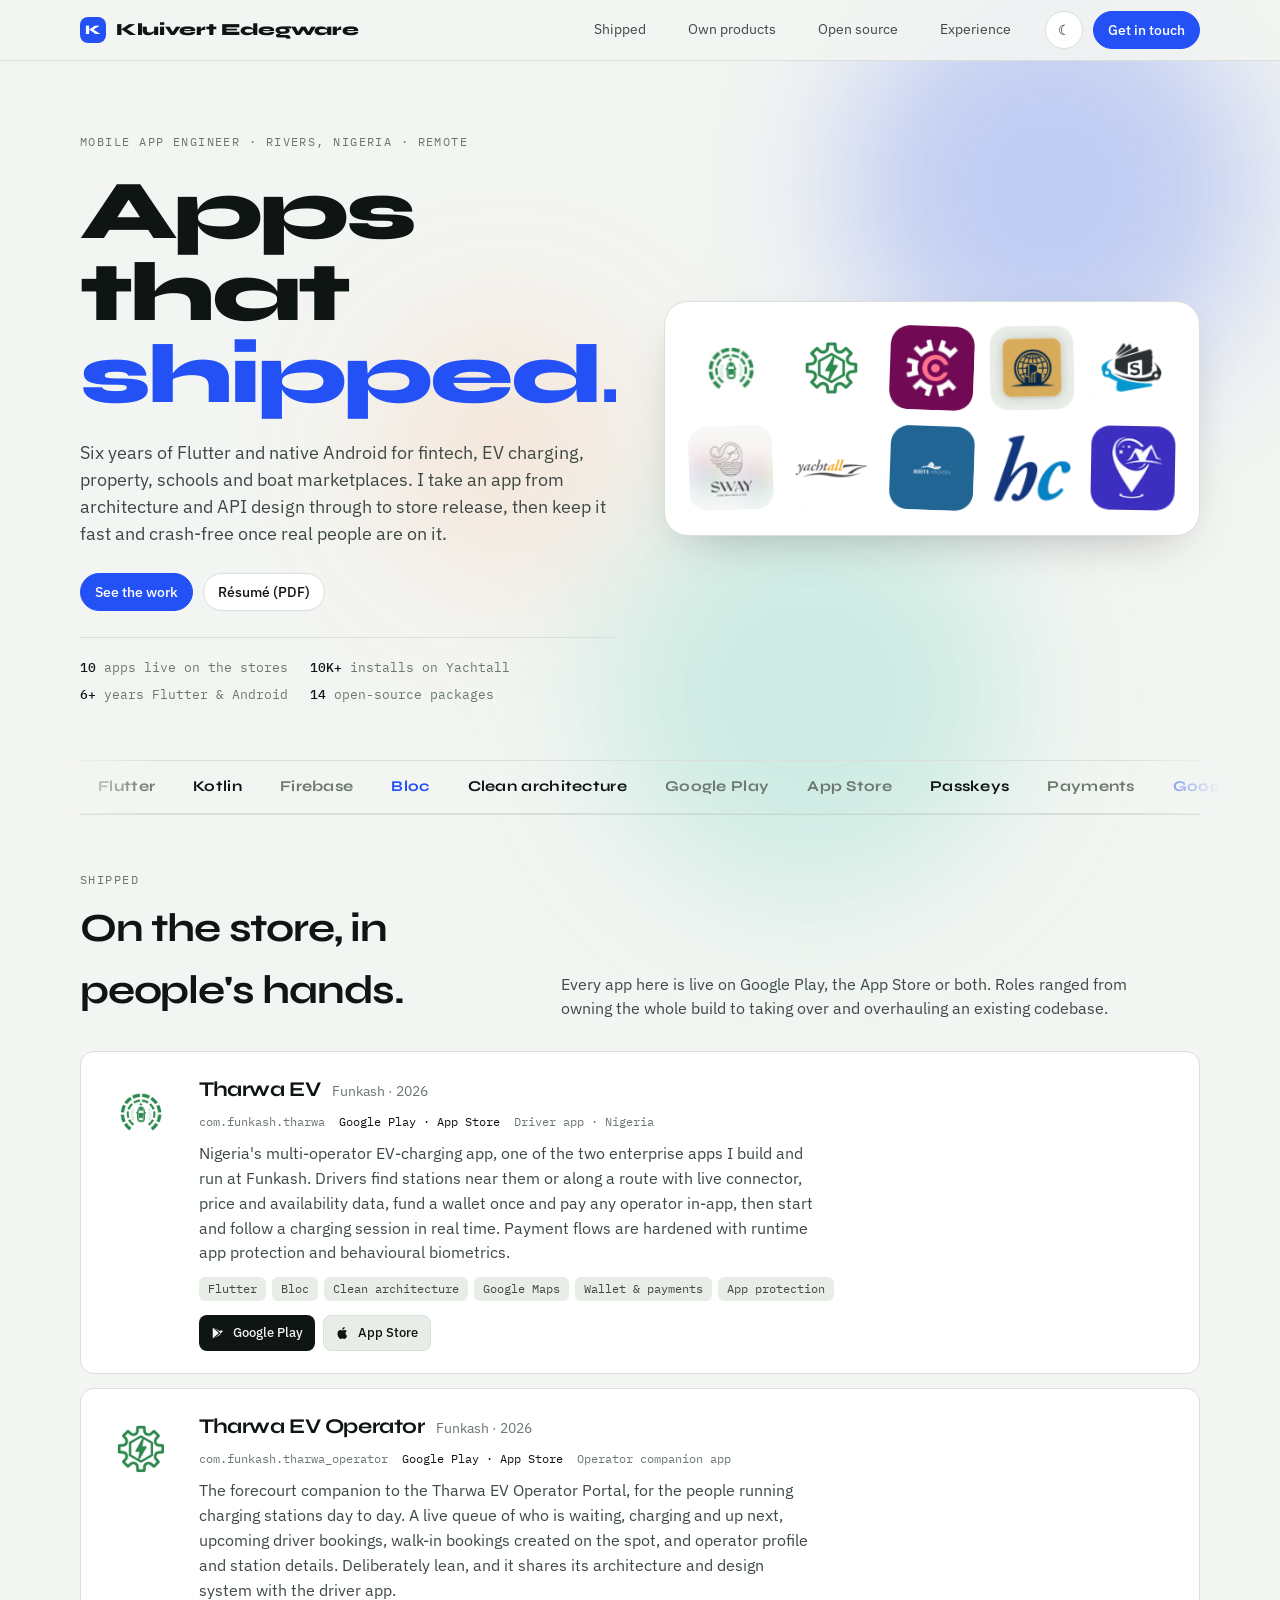
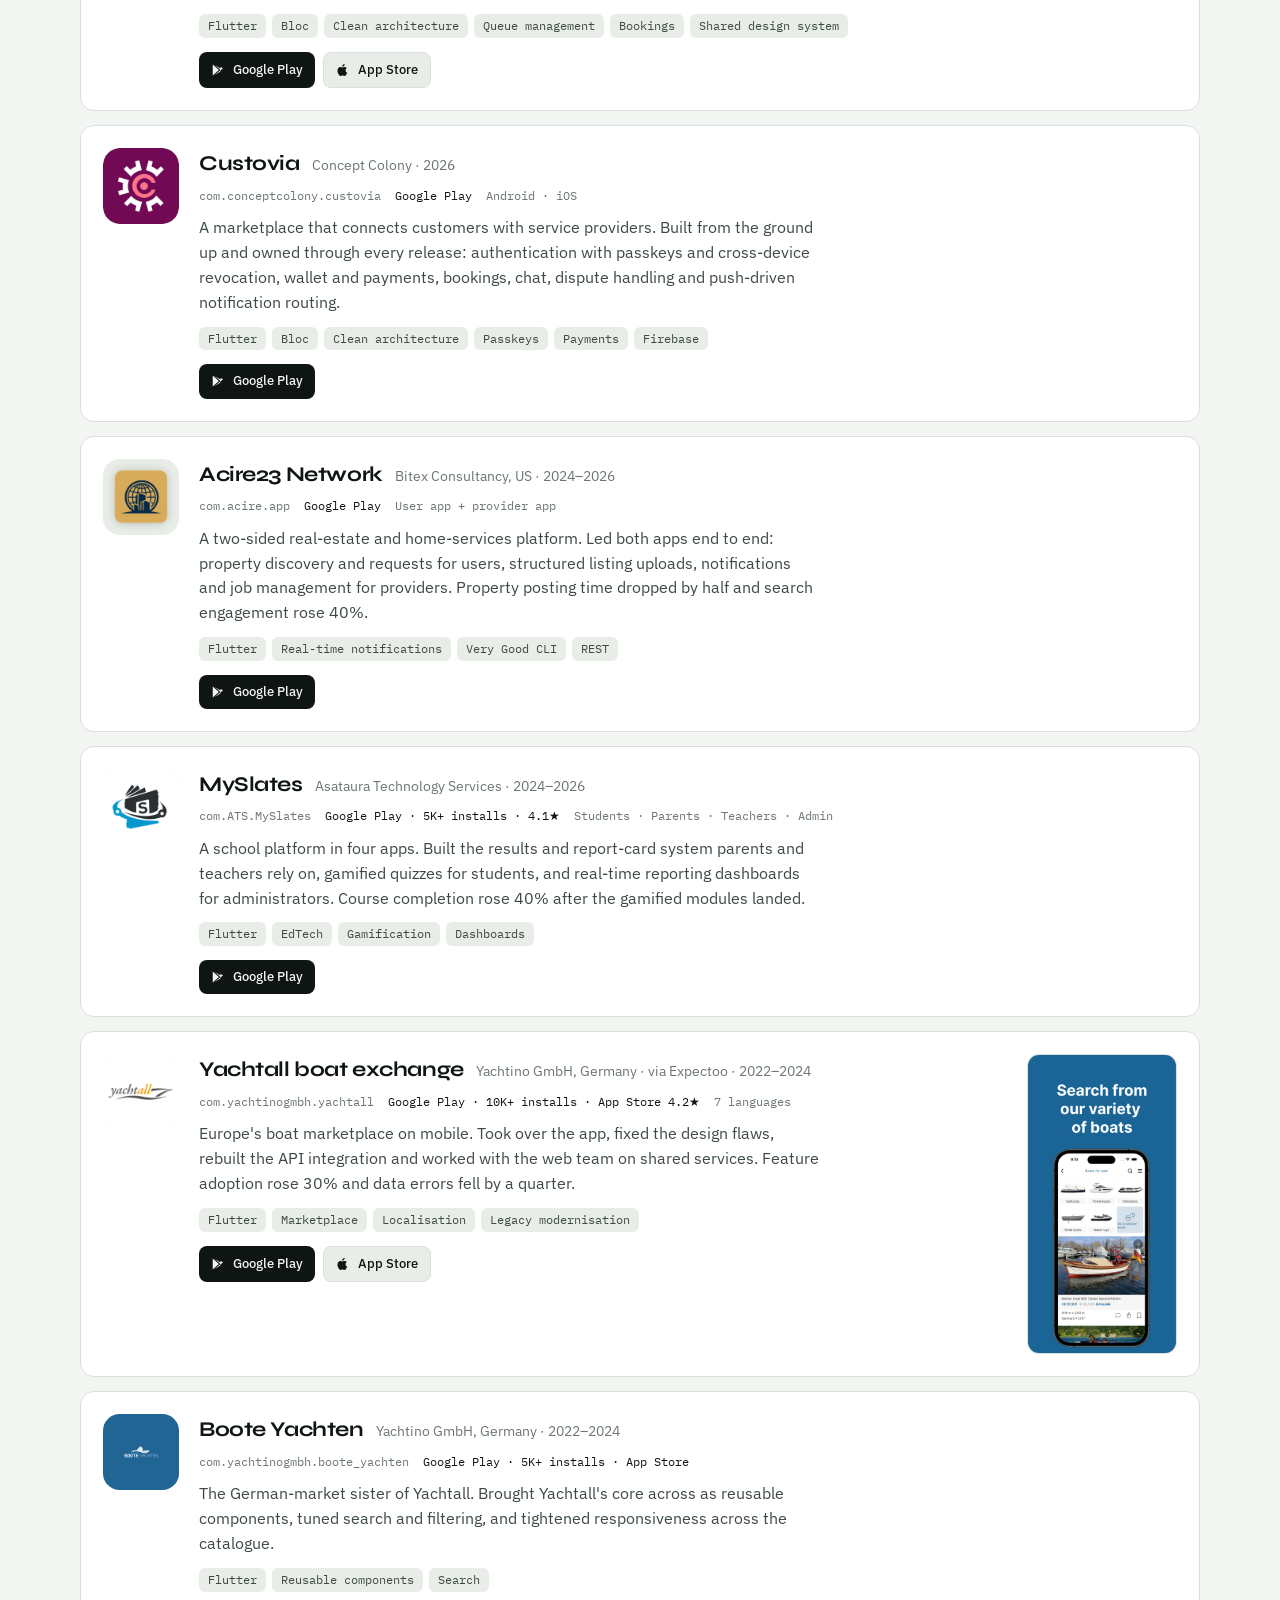
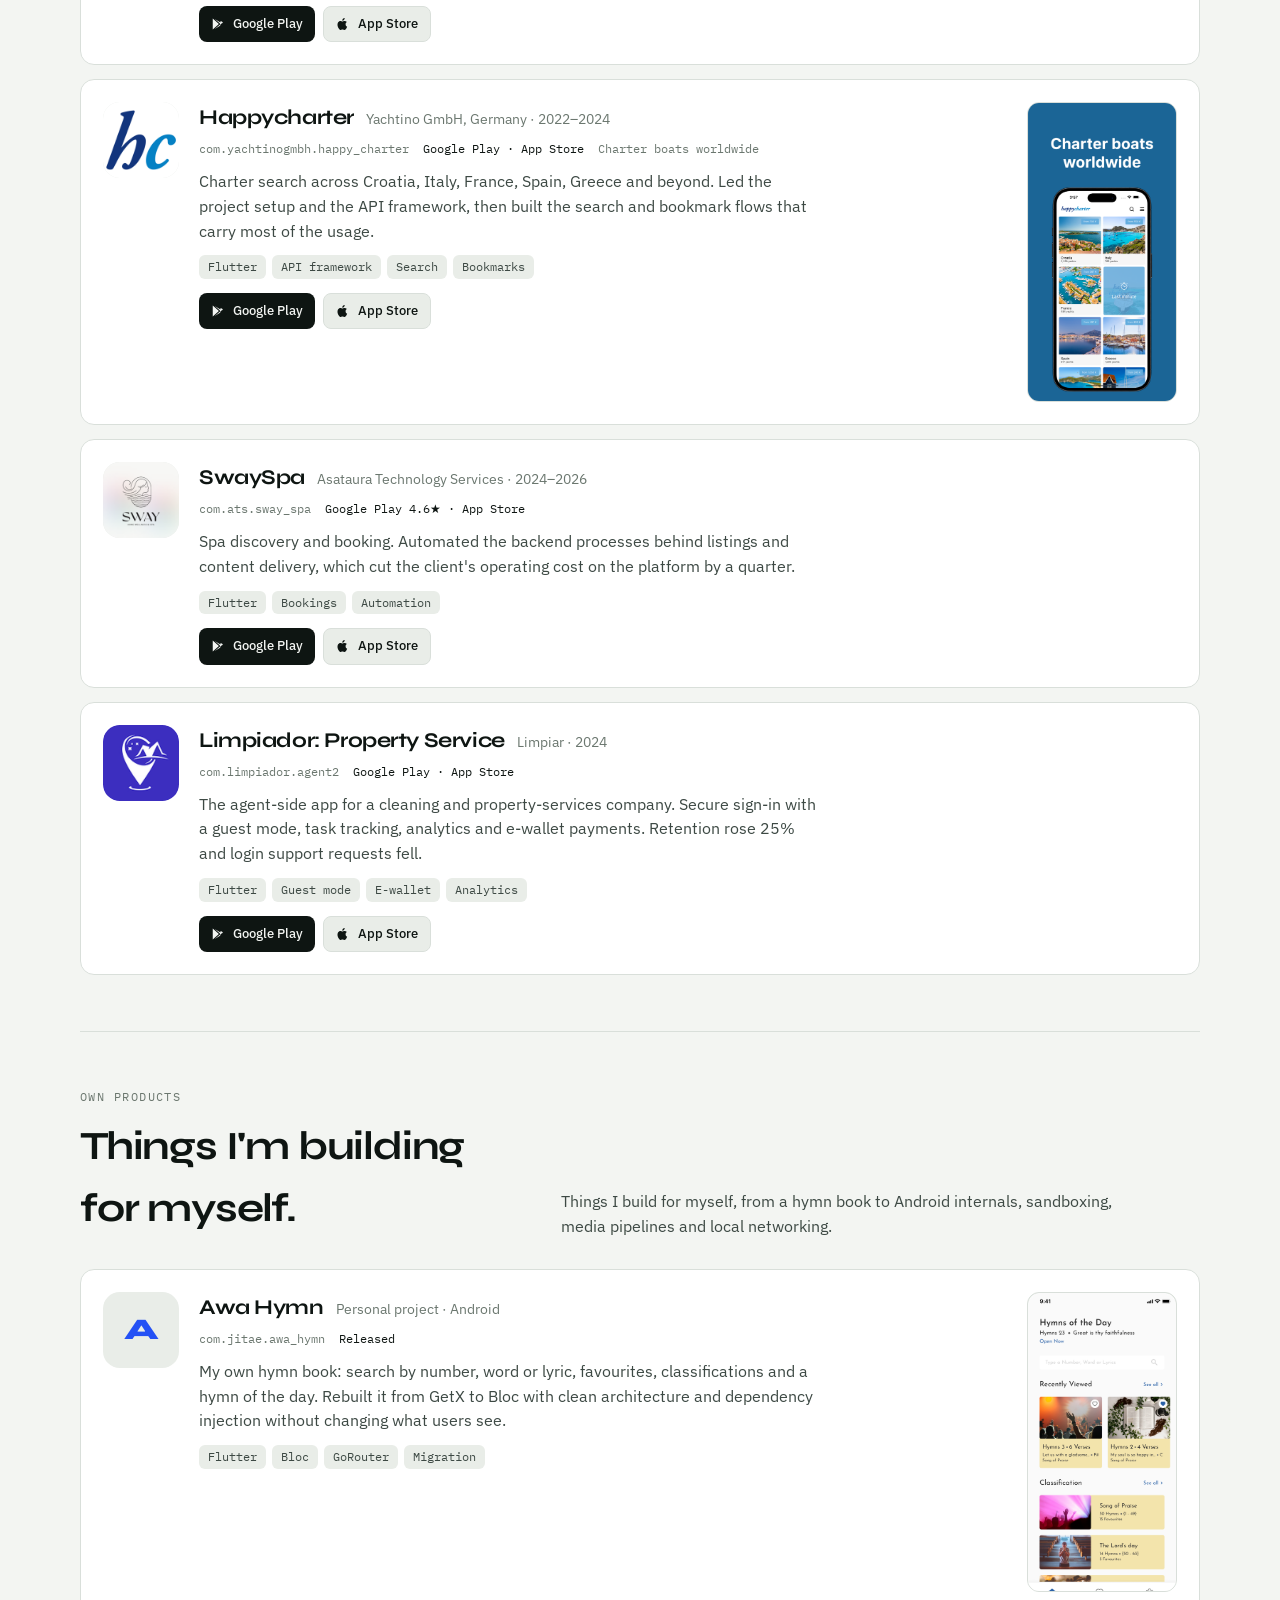
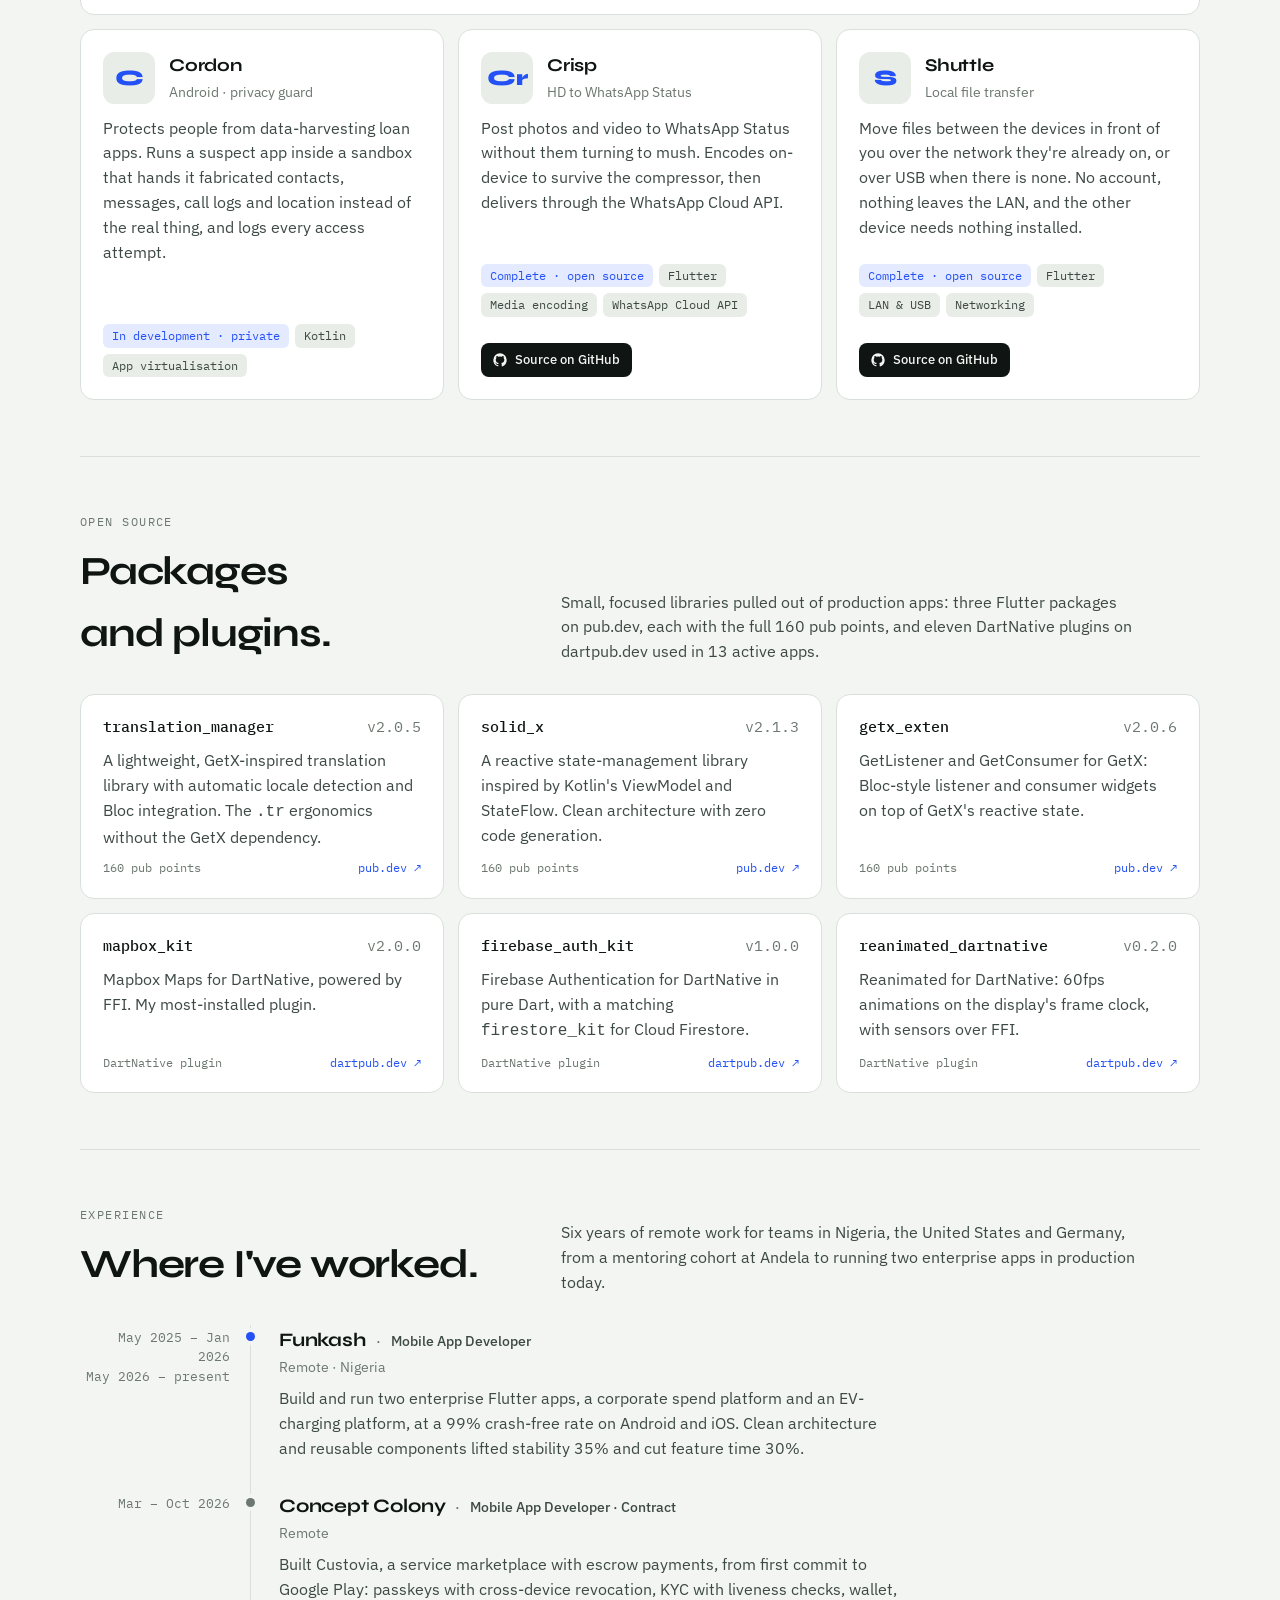
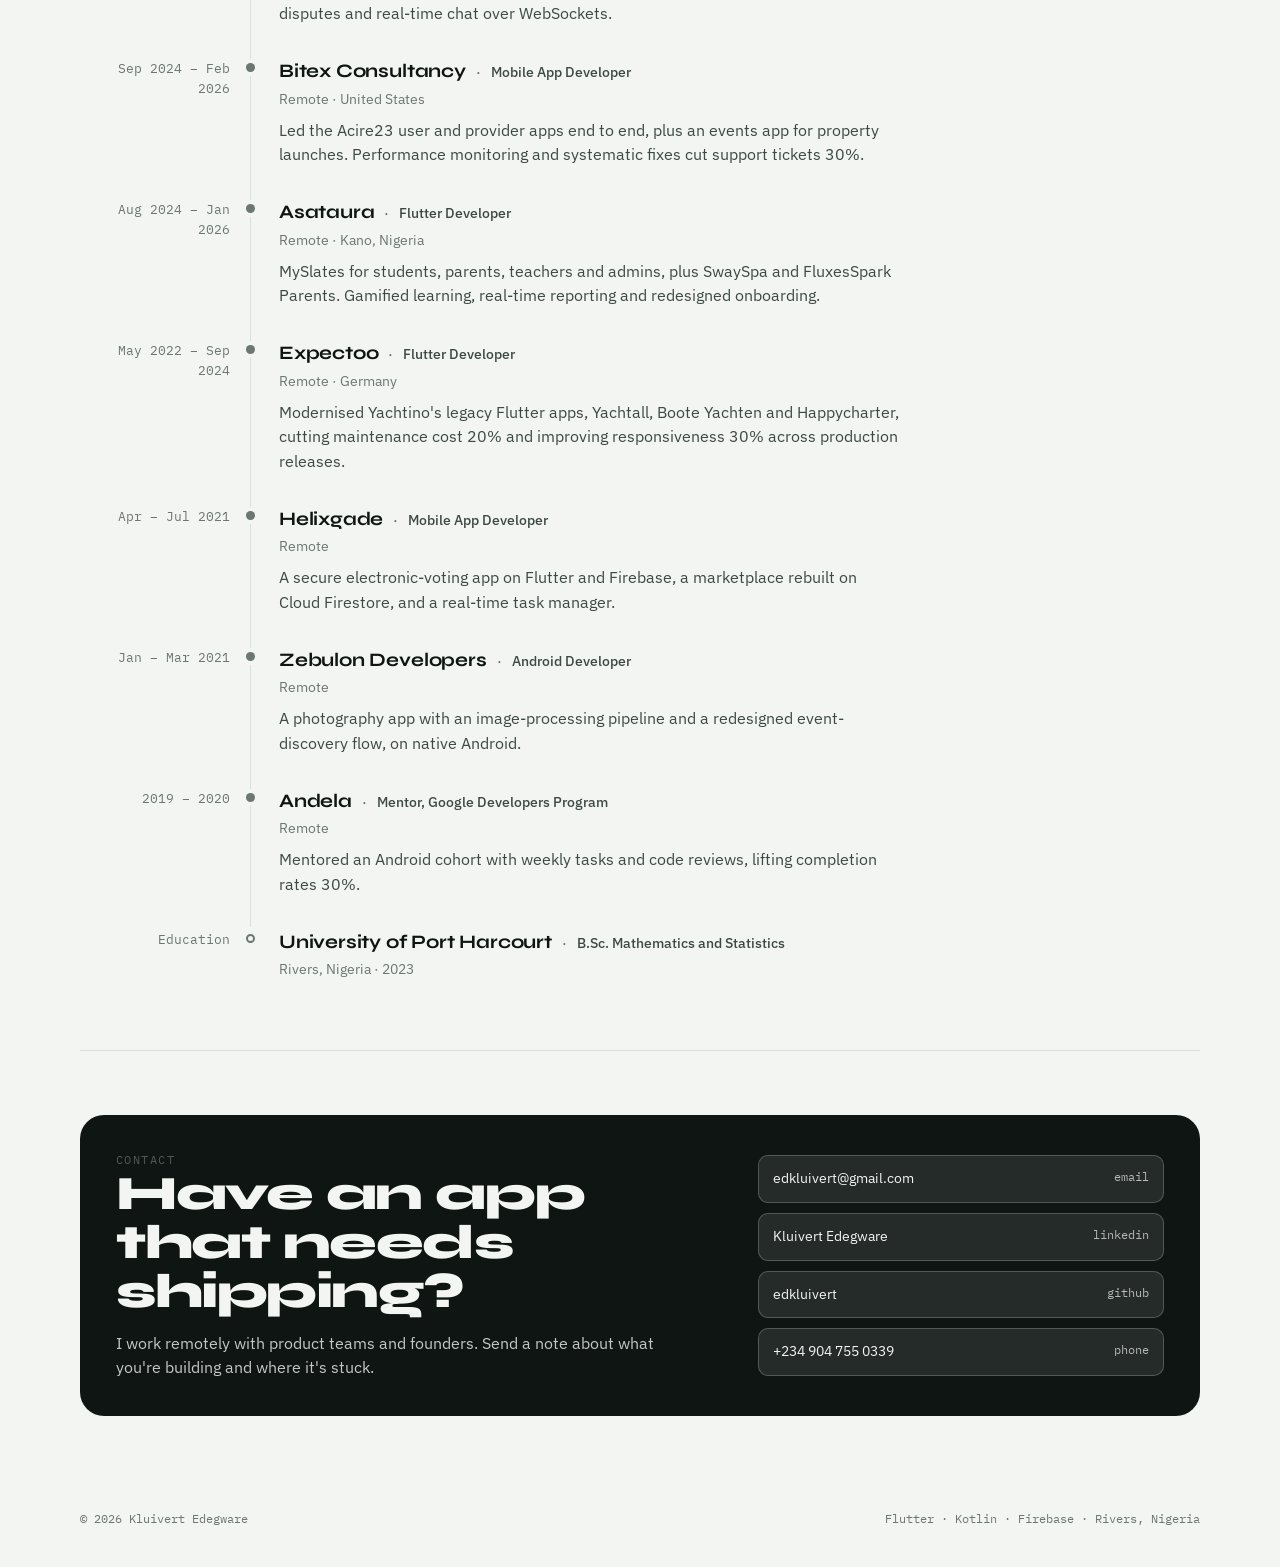
==== commit 9ac00468: "Sync portfolio and résumé with current work - Add Concept Colony (Custovia) contract role; Custovia " ====
--- a/index.html
+++ b/index.html
@@ -51,7 +51,7 @@
         <span><b data-count="10">10</b> apps live on the stores</span>
         <span><b data-count="10" data-suffix="K+">10K+</b> installs on Yachtall</span>
         <span><b data-count="6" data-suffix="+">6+</b> years Flutter &amp; Android</span>
-        <span><b data-count="3">3</b> packages on pub.dev</span>
+        <span><b data-count="14">14</b> open-source packages</span>
       </div>
     </div>
 
@@ -134,7 +134,7 @@
       <article class="app" id="custovia">
         <div class="icon"><img src="assets/apps/custovia.png" alt=""></div>
         <div>
-          <div class="app-head"><h3>Custovia</h3><span class="client">Concept Colony · 2025–2026</span></div>
+          <div class="app-head"><h3>Custovia</h3><span class="client">Concept Colony · 2026</span></div>
           <div class="meta"><span>com.conceptcolony.custovia</span><span class="stat">Google Play</span><span>Android · iOS</span></div>
           <p>A marketplace that connects customers with service providers. Built from the ground up and owned
             through every release: authentication with passkeys and cross-device revocation, wallet and
@@ -207,7 +207,7 @@
         <div class="icon"><img src="assets/apps/boote-yachten.png" alt=""></div>
         <div>
           <div class="app-head"><h3>Boote Yachten</h3><span class="client">Yachtino GmbH, Germany · 2022–2024</span></div>
-          <div class="meta"><span>com.yachtinogmbh.boote_yachten</span><span class="stat">Google Play · 1K+ installs · App Store</span></div>
+          <div class="meta"><span>com.yachtinogmbh.boote_yachten</span><span class="stat">Google Play · 5K+ installs · App Store</span></div>
           <p>The German-market sister of Yachtall. Brought Yachtall's core across as reusable components, tuned
             search and filtering, and tightened responsiveness across the catalogue.</p>
           <div class="tags"><span class="tag">Flutter</span><span class="tag">Reusable components</span><span class="tag">Search</span></div>
@@ -353,9 +353,11 @@
     <div class="sec-head">
       <div>
         <div class="eyebrow">Open source</div>
-        <h2>Packages on pub.dev.</h2>
-      </div>
-      <p>Small, focused Flutter libraries pulled out of production apps. All three score the full 160 pub points.</p>
+        <h2>Packages and plugins.</h2>
+      </div>
+      <p>Small, focused libraries pulled out of production apps: three Flutter packages on pub.dev, each with the full
+        160 pub points, and <a href="https://dartpub.dev/@edkluivert" target="_blank" rel="noopener">eleven DartNative plugins on dartpub.dev</a>
+        used in 13 active apps.</p>
     </div>
 
     <div class="packages">
@@ -377,6 +379,21 @@
           reactive state.</p>
         <div class="foot"><span>160 pub points</span><a href="https://pub.dev/packages/getx_exten" target="_blank" rel="noopener">pub.dev ↗</a></div>
       </article>
+      <article class="pkg">
+        <div class="name">mapbox_kit <span>v2.0.0</span></div>
+        <p>Mapbox Maps for DartNative, powered by FFI. My most-installed plugin.</p>
+        <div class="foot"><span>DartNative plugin</span><a href="https://dartpub.dev/plugins/mapbox_kit" target="_blank" rel="noopener">dartpub.dev ↗</a></div>
+      </article>
+      <article class="pkg">
+        <div class="name">firebase_auth_kit <span>v1.0.0</span></div>
+        <p>Firebase Authentication for DartNative in pure Dart, with a matching <code>firestore_kit</code> for Cloud Firestore.</p>
+        <div class="foot"><span>DartNative plugin</span><a href="https://dartpub.dev/plugins/firebase_auth_kit" target="_blank" rel="noopener">dartpub.dev ↗</a></div>
+      </article>
+      <article class="pkg">
+        <div class="name">reanimated_dartnative <span>v0.2.0</span></div>
+        <p>Reanimated for DartNative: 60fps animations on the display's frame clock, with sensors over FFI.</p>
+        <div class="foot"><span>DartNative plugin</span><a href="https://dartpub.dev/plugins/reanimated_dartnative" target="_blank" rel="noopener">dartpub.dev ↗</a></div>
+      </article>
     </div>
   </section>
 
@@ -403,6 +420,16 @@
         </div>
       </div>
       <div class="job">
+        <div class="when">Mar – Oct 2026</div>
+        <div class="job-body">
+          <h3>Concept Colony <span class="role">Mobile App Developer · Contract</span></h3>
+          <span class="client">Remote</span>
+          <p>Built Custovia, a service marketplace with escrow payments, from first commit to Google Play:
+            passkeys with cross-device revocation, KYC with liveness checks, wallet, disputes and real-time chat
+            over WebSockets.</p>
+        </div>
+      </div>
+      <div class="job">
         <div class="when">Sep 2024 – Feb 2026</div>
         <div class="job-body">
           <h3>Bitex Consultancy <span class="role">Mobile App Developer</span></h3>
@@ -448,7 +475,7 @@
         </div>
       </div>
       <div class="job">
-        <div class="when">May – Nov 2019</div>
+        <div class="when">2019 – 2020</div>
         <div class="job-body">
           <h3>Andela <span class="role">Mentor, Google Developers Program</span></h3>
           <span class="client">Remote</span>
@@ -459,7 +486,7 @@
         <div class="when">Education</div>
         <div class="job-body">
           <h3>University of Port Harcourt <span class="role">B.Sc. Mathematics and Statistics</span></h3>
-          <span class="client">Rivers, Nigeria</span>
+          <span class="client">Rivers, Nigeria · 2023</span>
         </div>
       </div>
     </div>
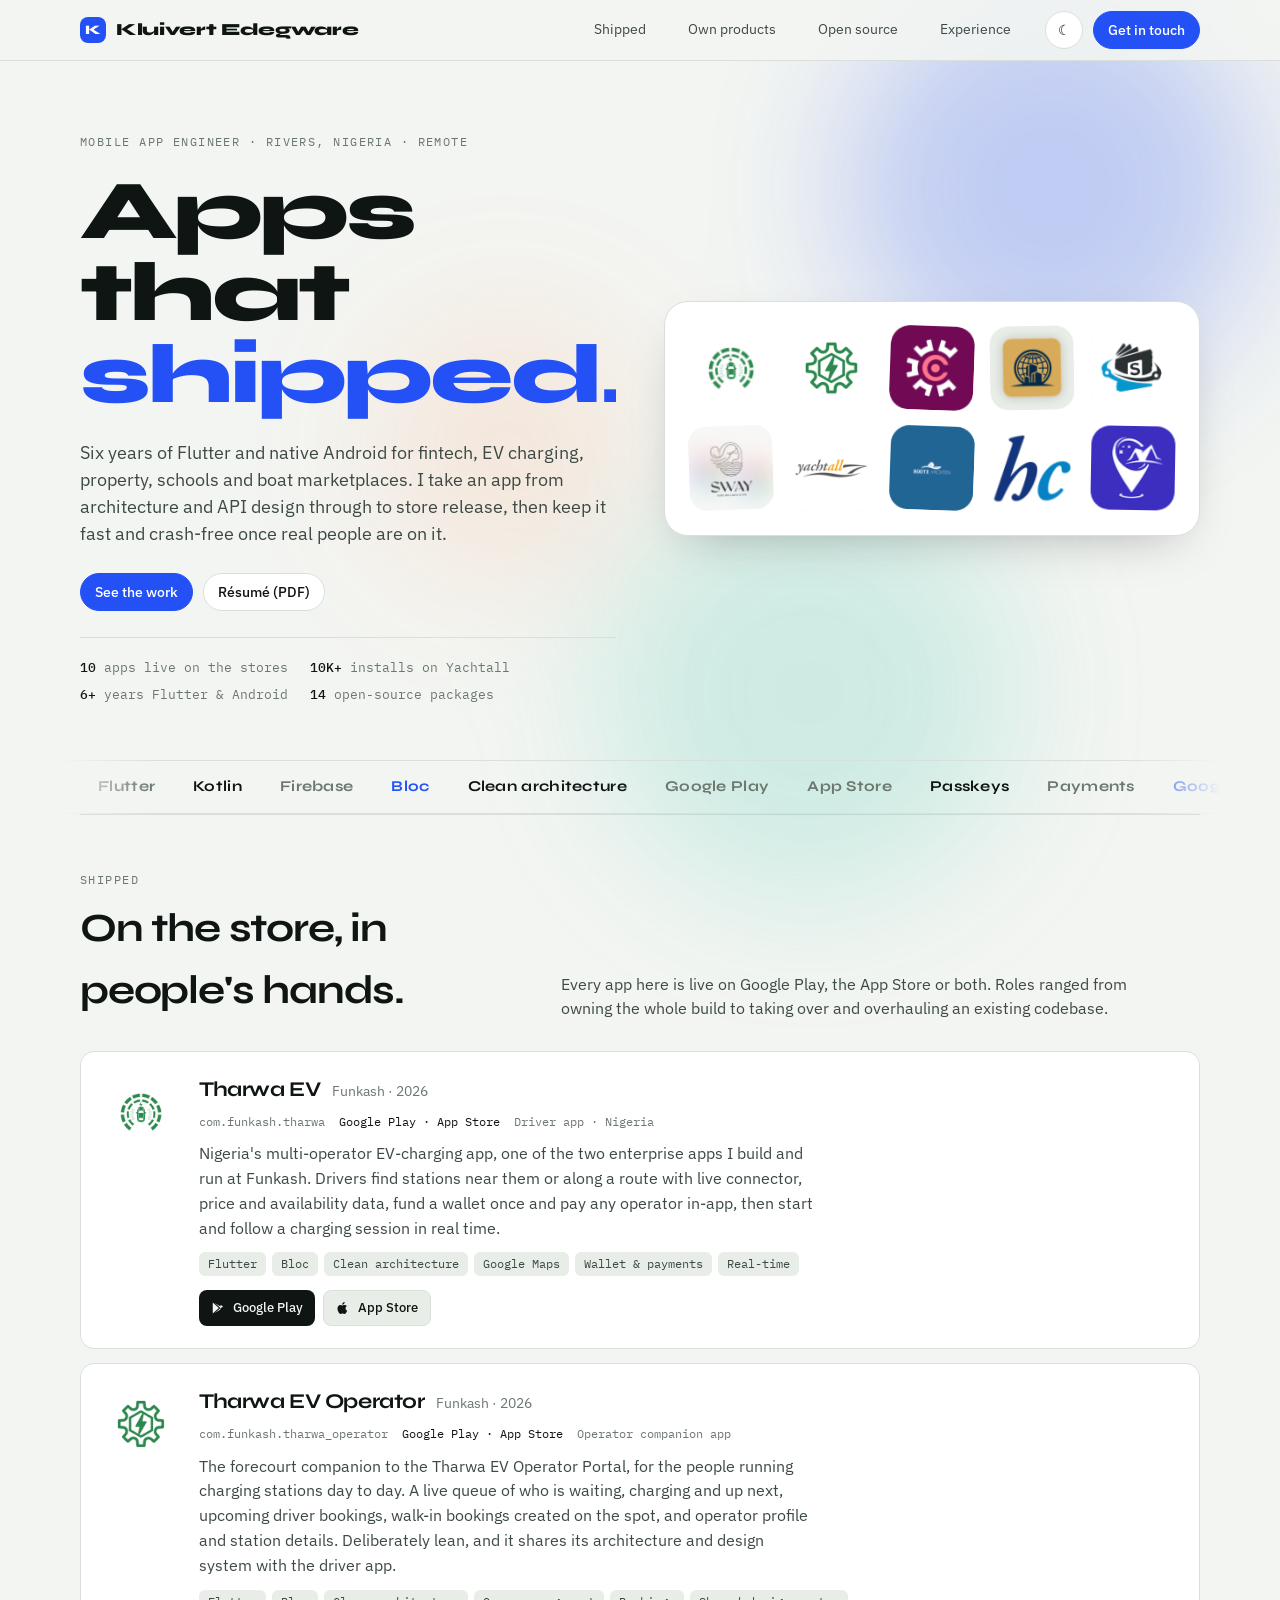
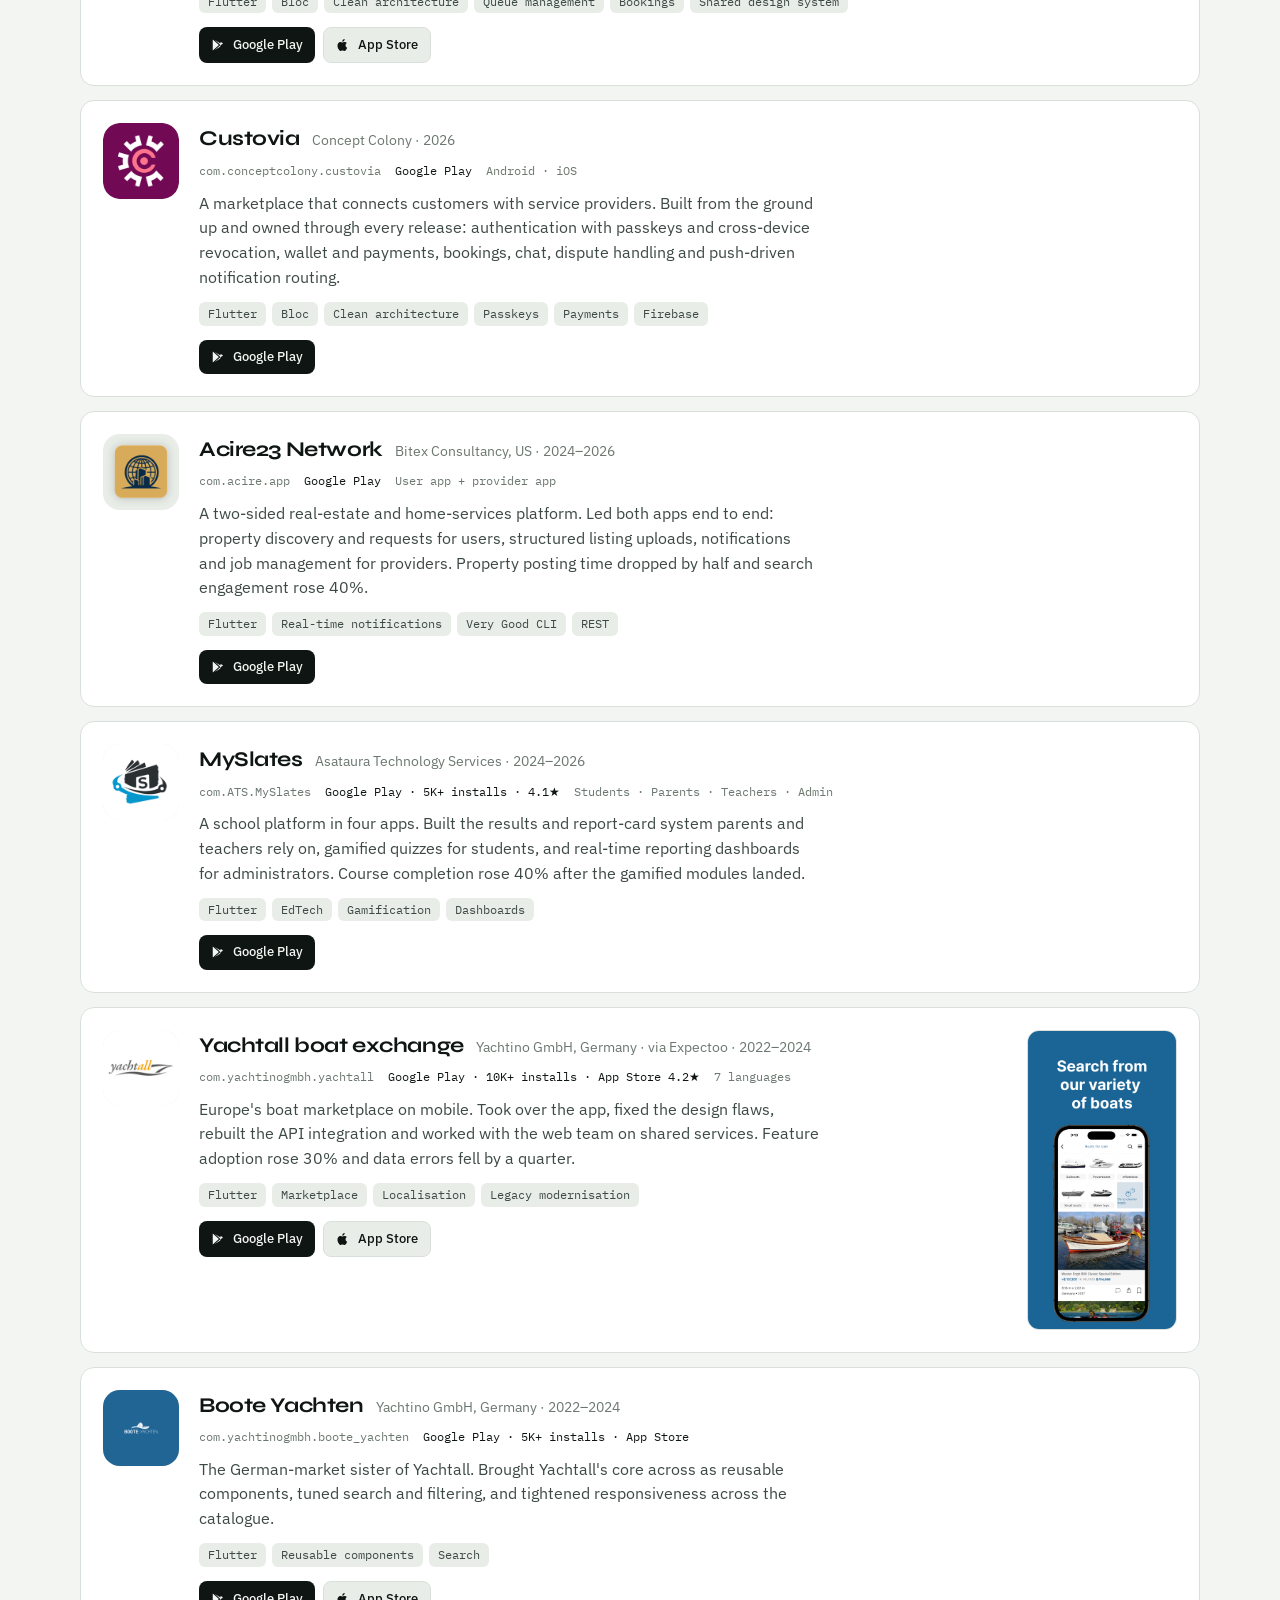
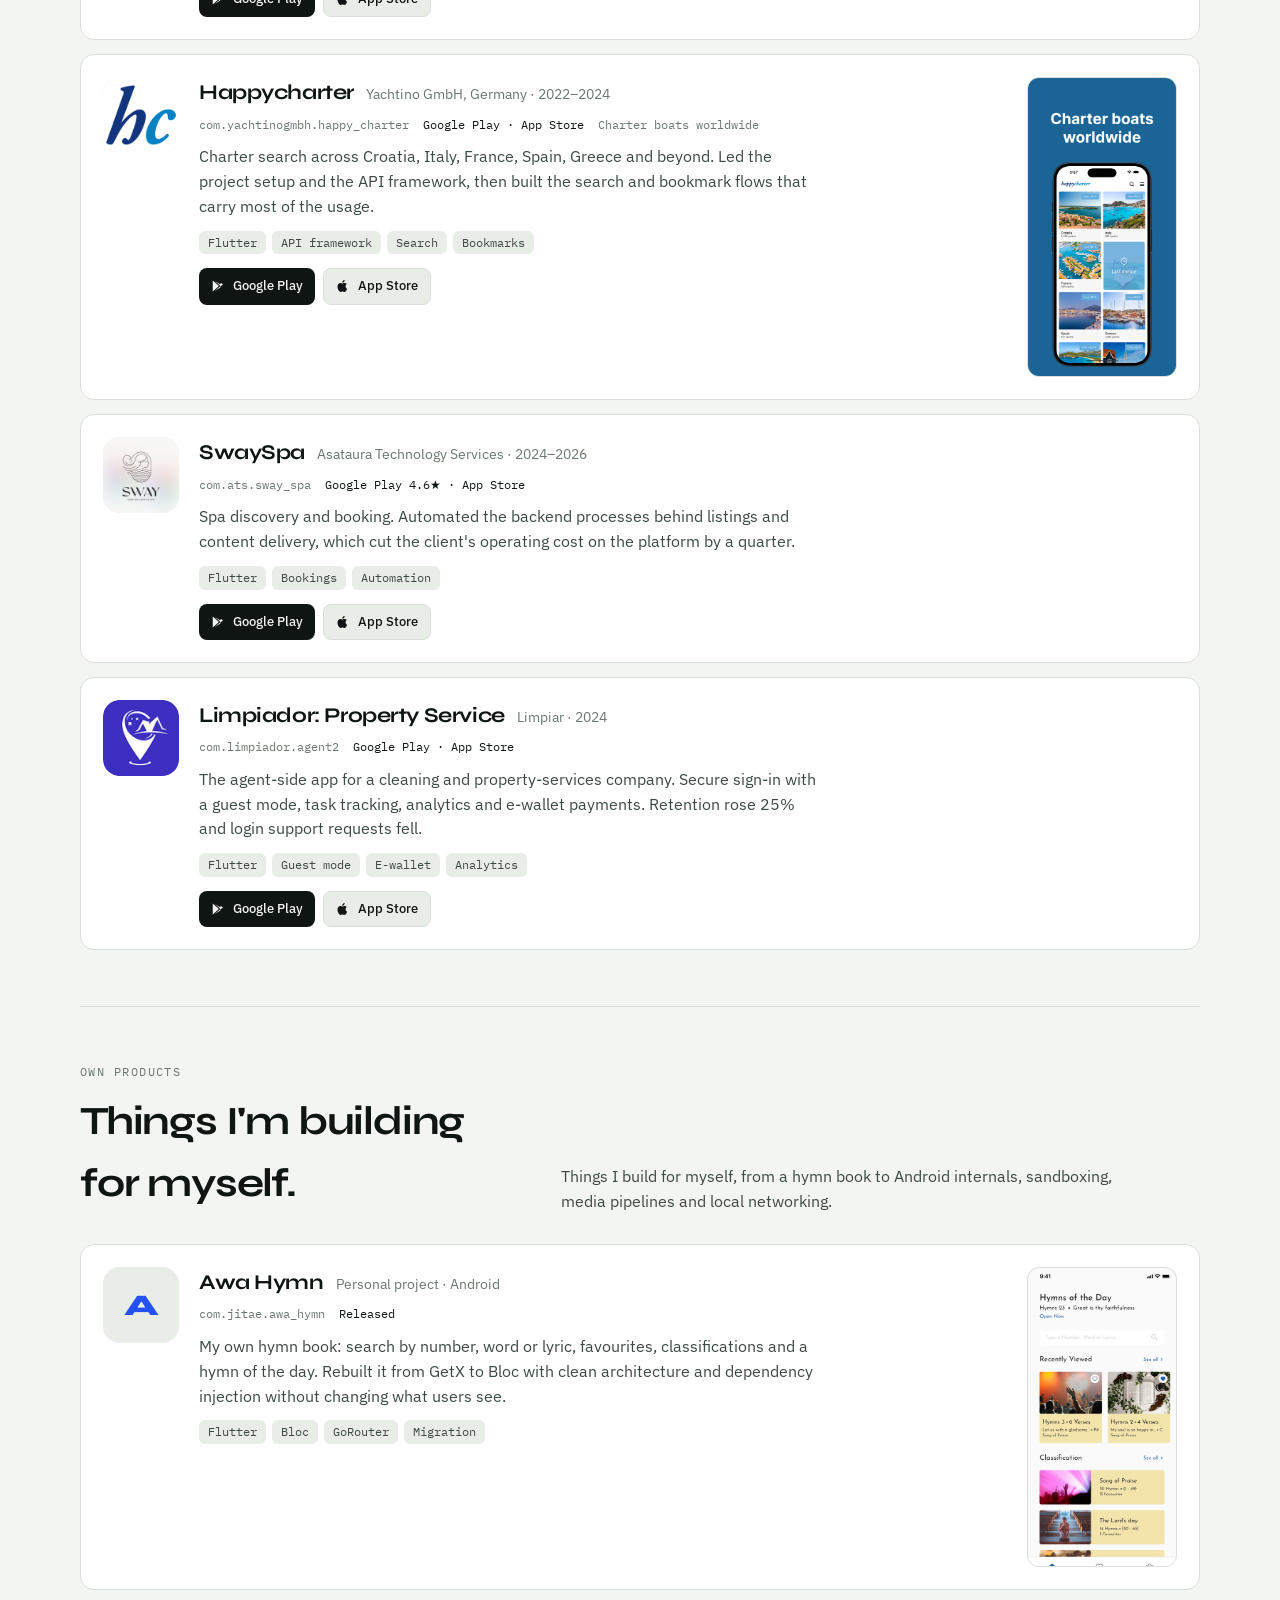
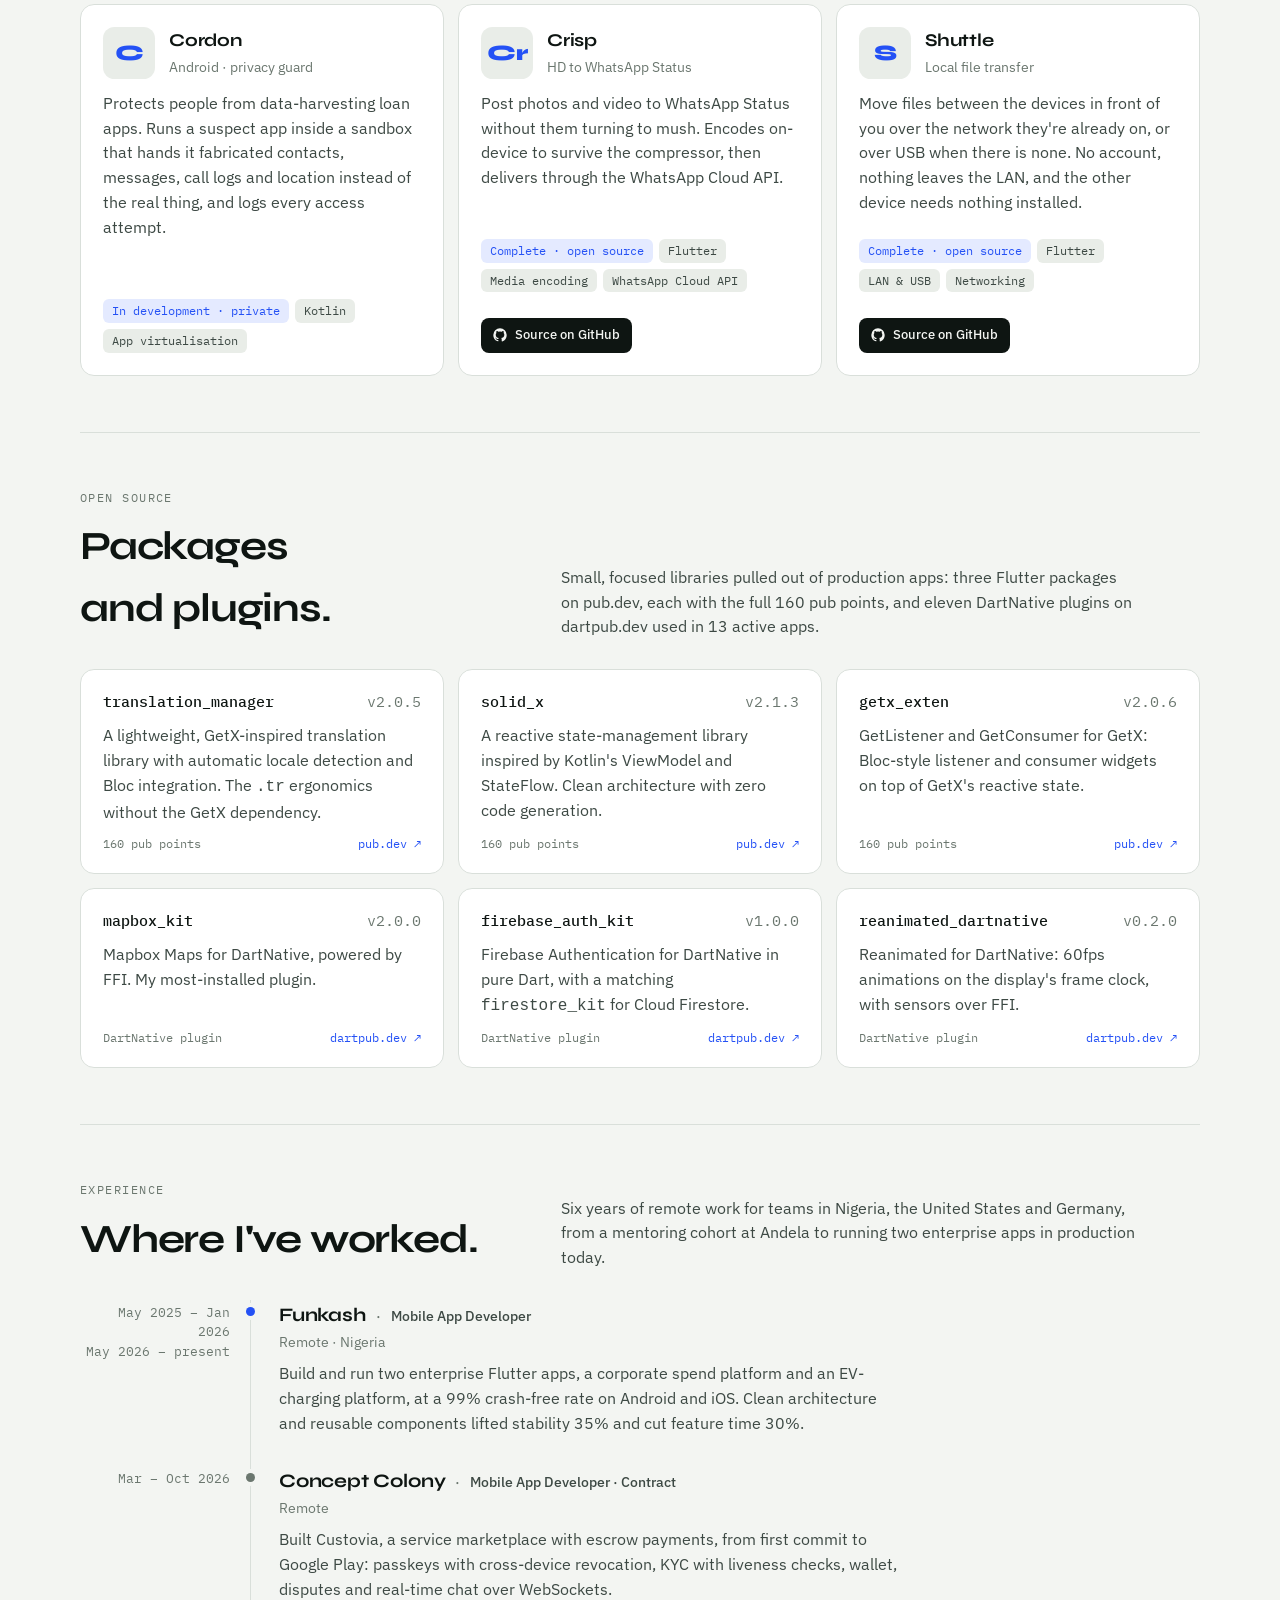
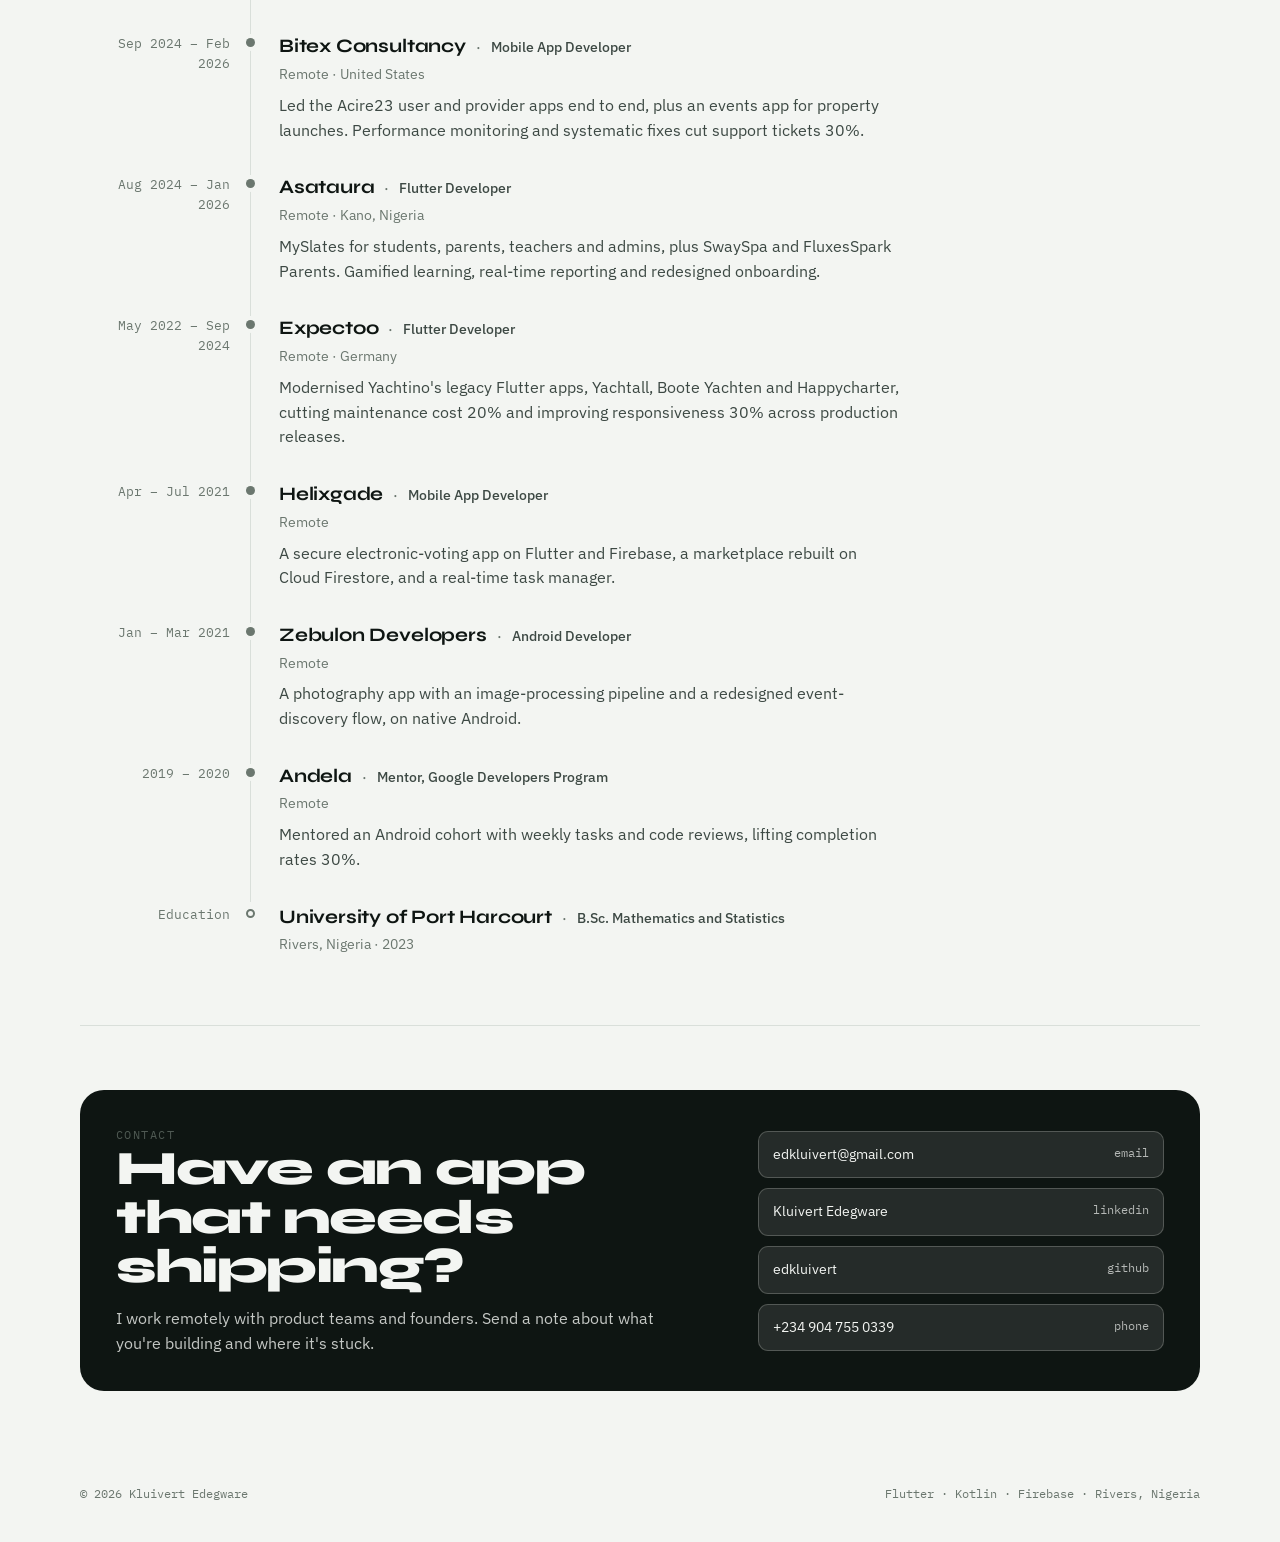
==== commit 005e5ce4: "Drop payment-security specifics from Tharwa EV copy and résumé Co-Authored-By: Claude Opus 5.5 <nore" ====
--- a/index.html
+++ b/index.html
@@ -96,9 +96,8 @@
           <div class="meta"><span>com.funkash.tharwa</span><span class="stat">Google Play · App Store</span><span>Driver app · Nigeria</span></div>
           <p>Nigeria's multi-operator EV-charging app, one of the two enterprise apps I build and run at Funkash.
             Drivers find stations near them or along a route with live connector, price and availability data,
-            fund a wallet once and pay any operator in-app, then start and follow a charging session in real time.
-            Payment flows are hardened with runtime app protection and behavioural biometrics.</p>
-          <div class="tags"><span class="tag">Flutter</span><span class="tag">Bloc</span><span class="tag">Clean architecture</span><span class="tag">Google Maps</span><span class="tag">Wallet &amp; payments</span><span class="tag">App protection</span></div>
+            fund a wallet once and pay any operator in-app, then start and follow a charging session in real time.</p>
+          <div class="tags"><span class="tag">Flutter</span><span class="tag">Bloc</span><span class="tag">Clean architecture</span><span class="tag">Google Maps</span><span class="tag">Wallet &amp; payments</span><span class="tag">Real-time</span></div>
           <div class="links">
             <a class="store" href="https://play.google.com/store/apps/details?id=com.funkash.tharwa" target="_blank" rel="noopener">
               <svg viewBox="0 0 24 24" fill="currentColor"><path d="M3 2.5v19l10.5-9.5L3 2.5zm12 8.1L6.4 3.6l9.9 5.7-1.3 1.3zm0 2.8 1.3 1.3-9.9 5.7 8.6-7zm1.7-1.4 3-1.7c.7-.4.7-1.2 0-1.6l-3-1.7L14.9 12l1.8 1.8v-.1z"/></svg>
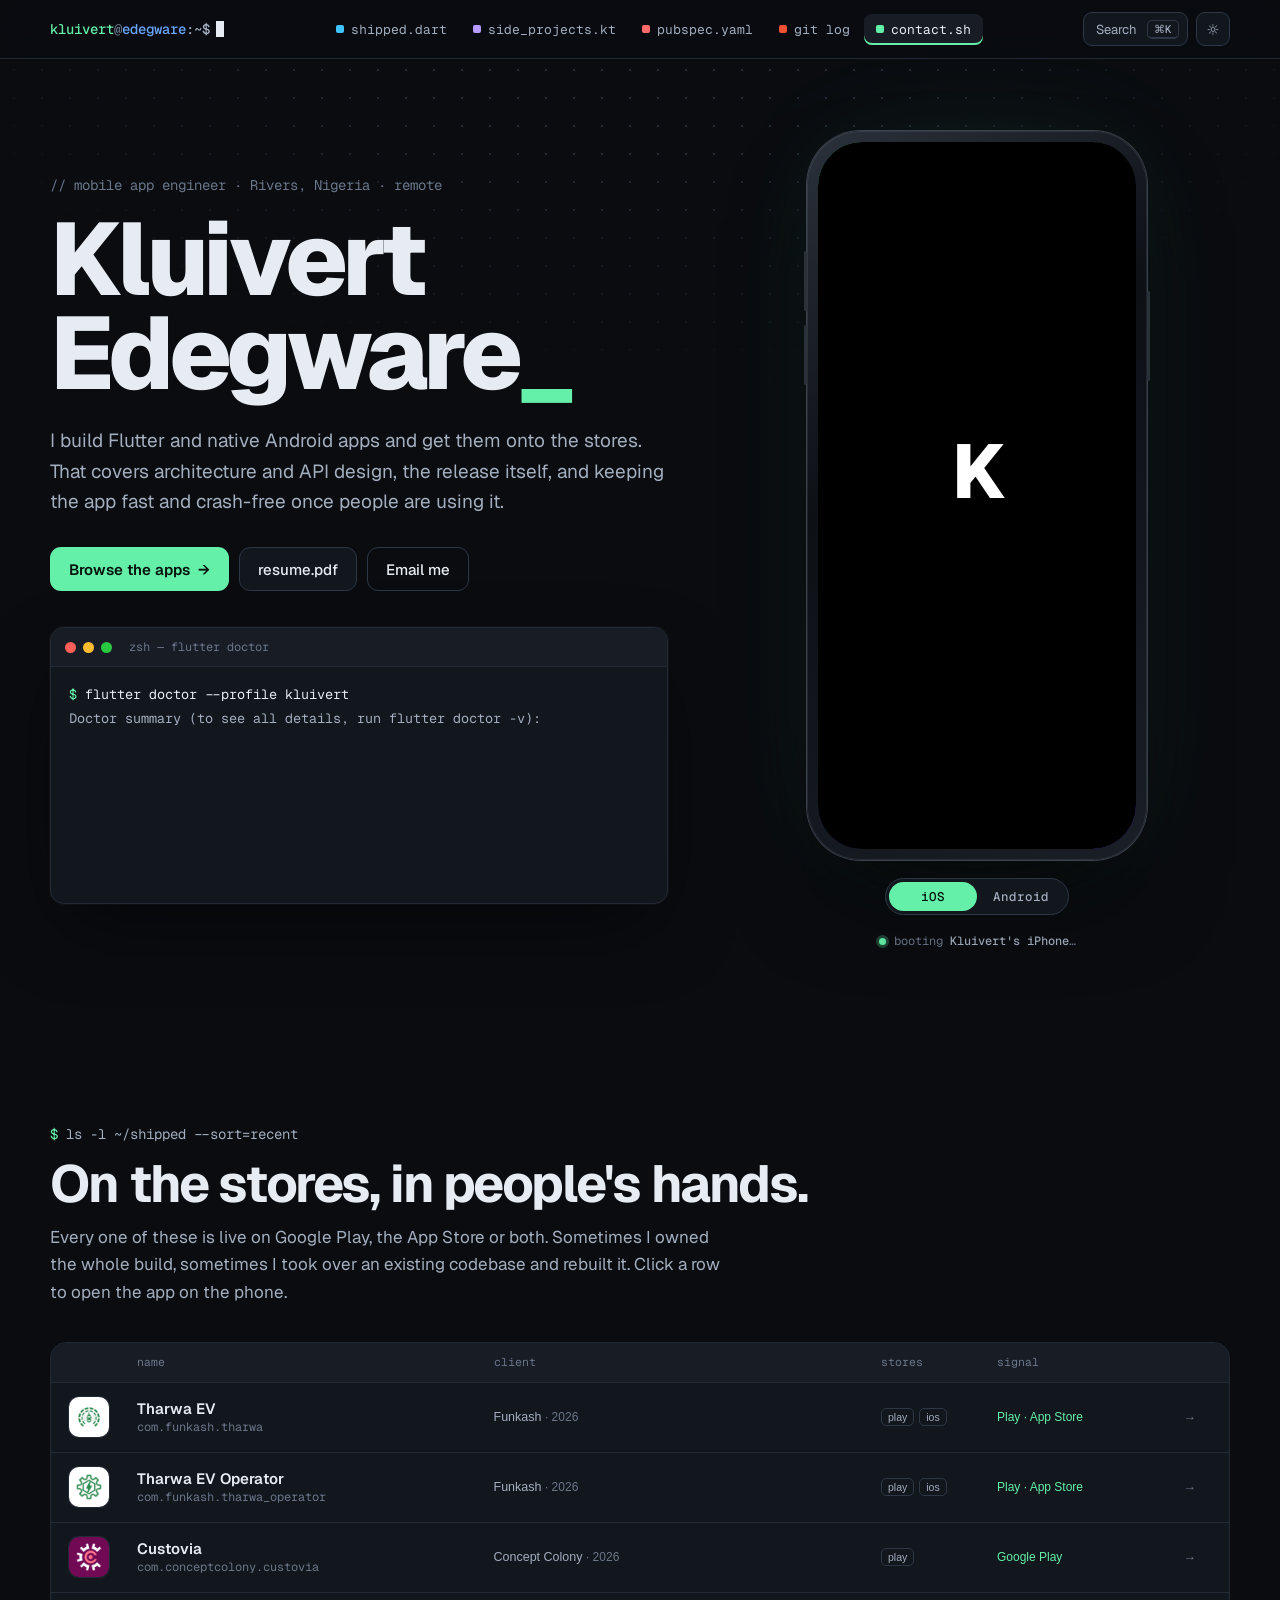
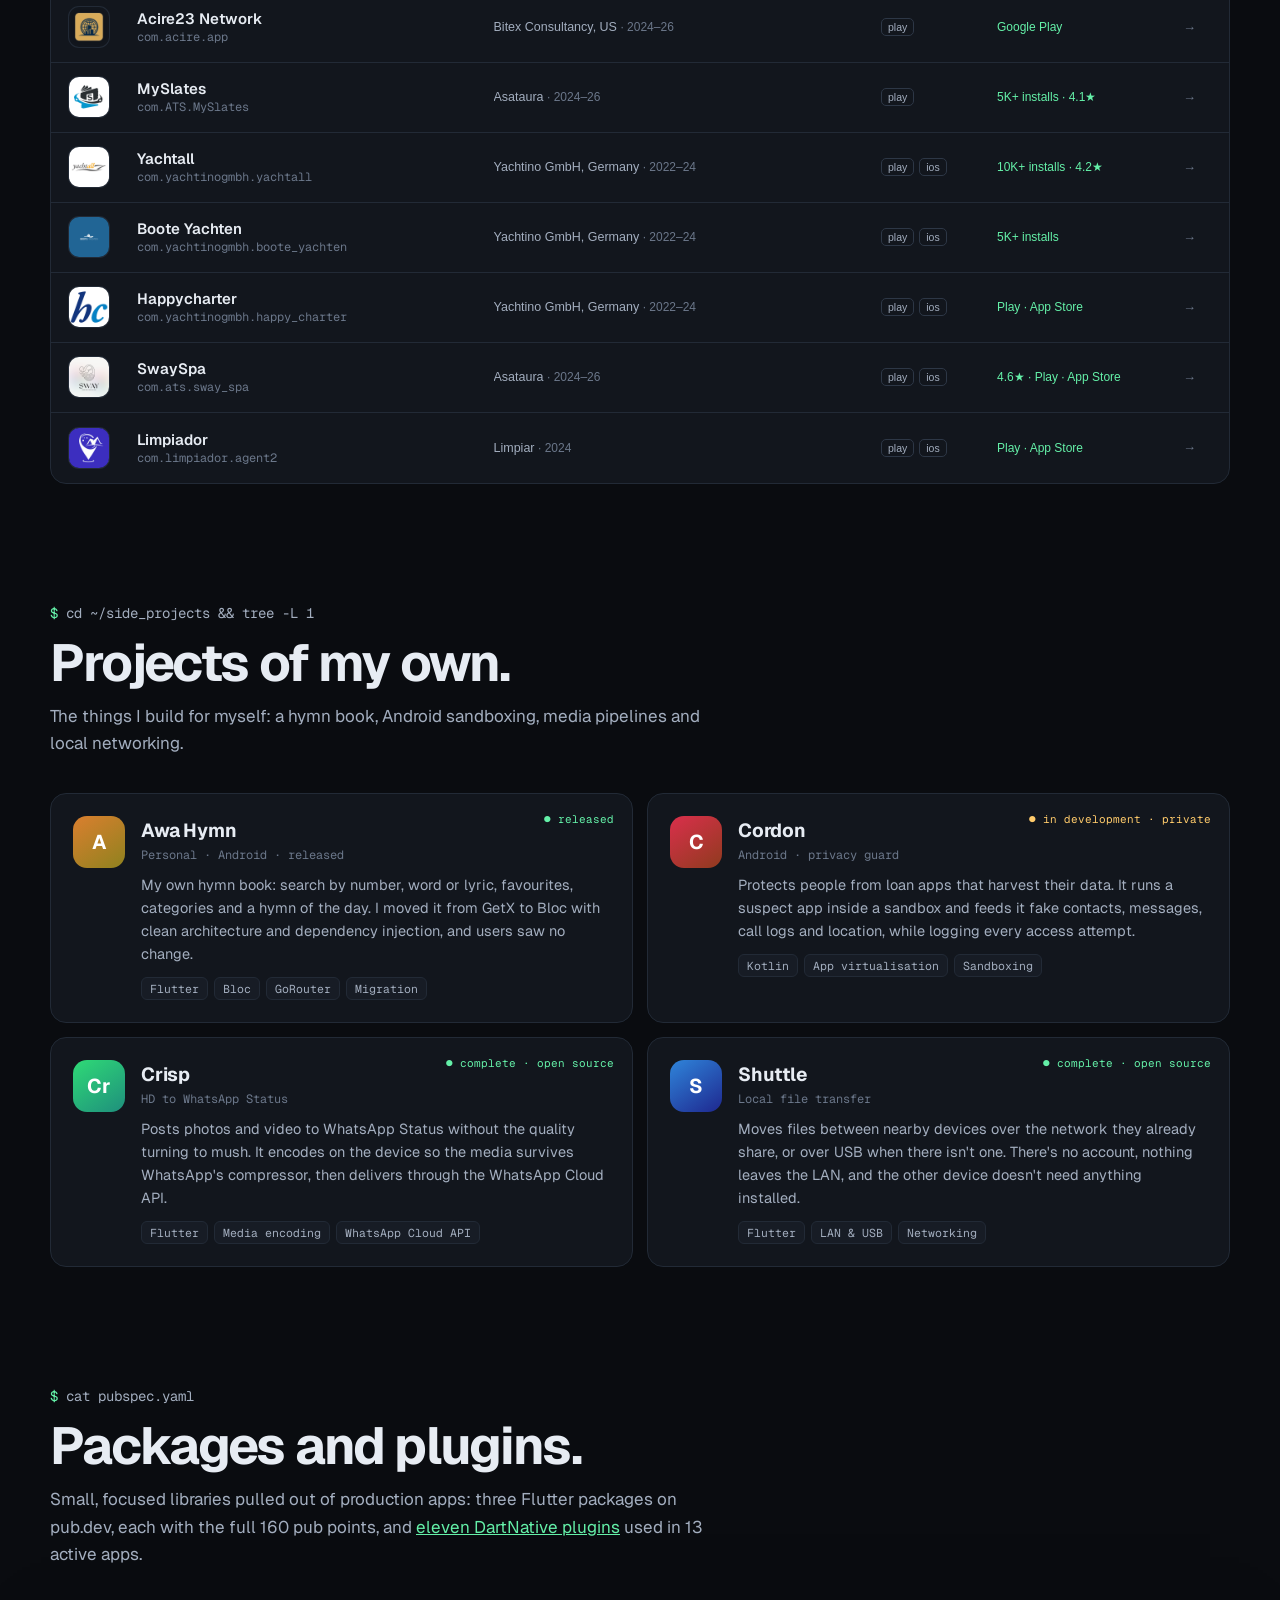
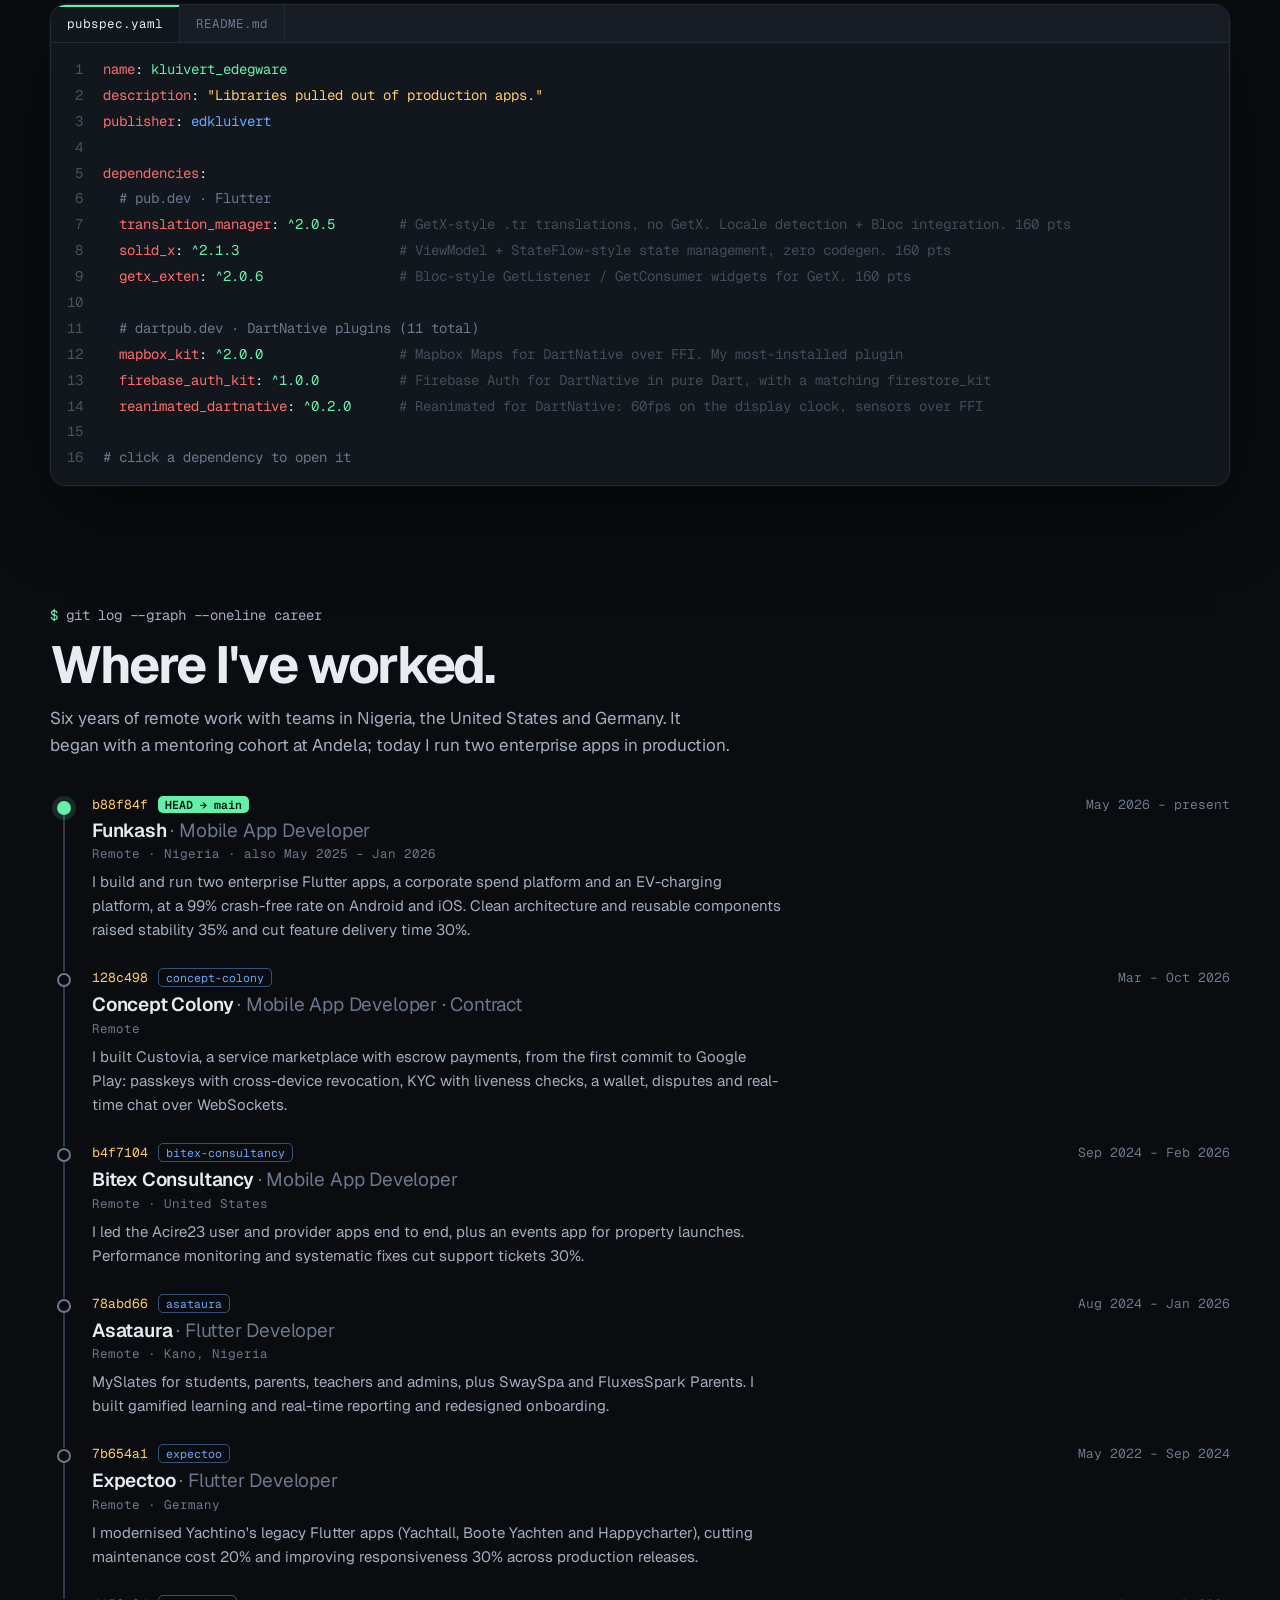
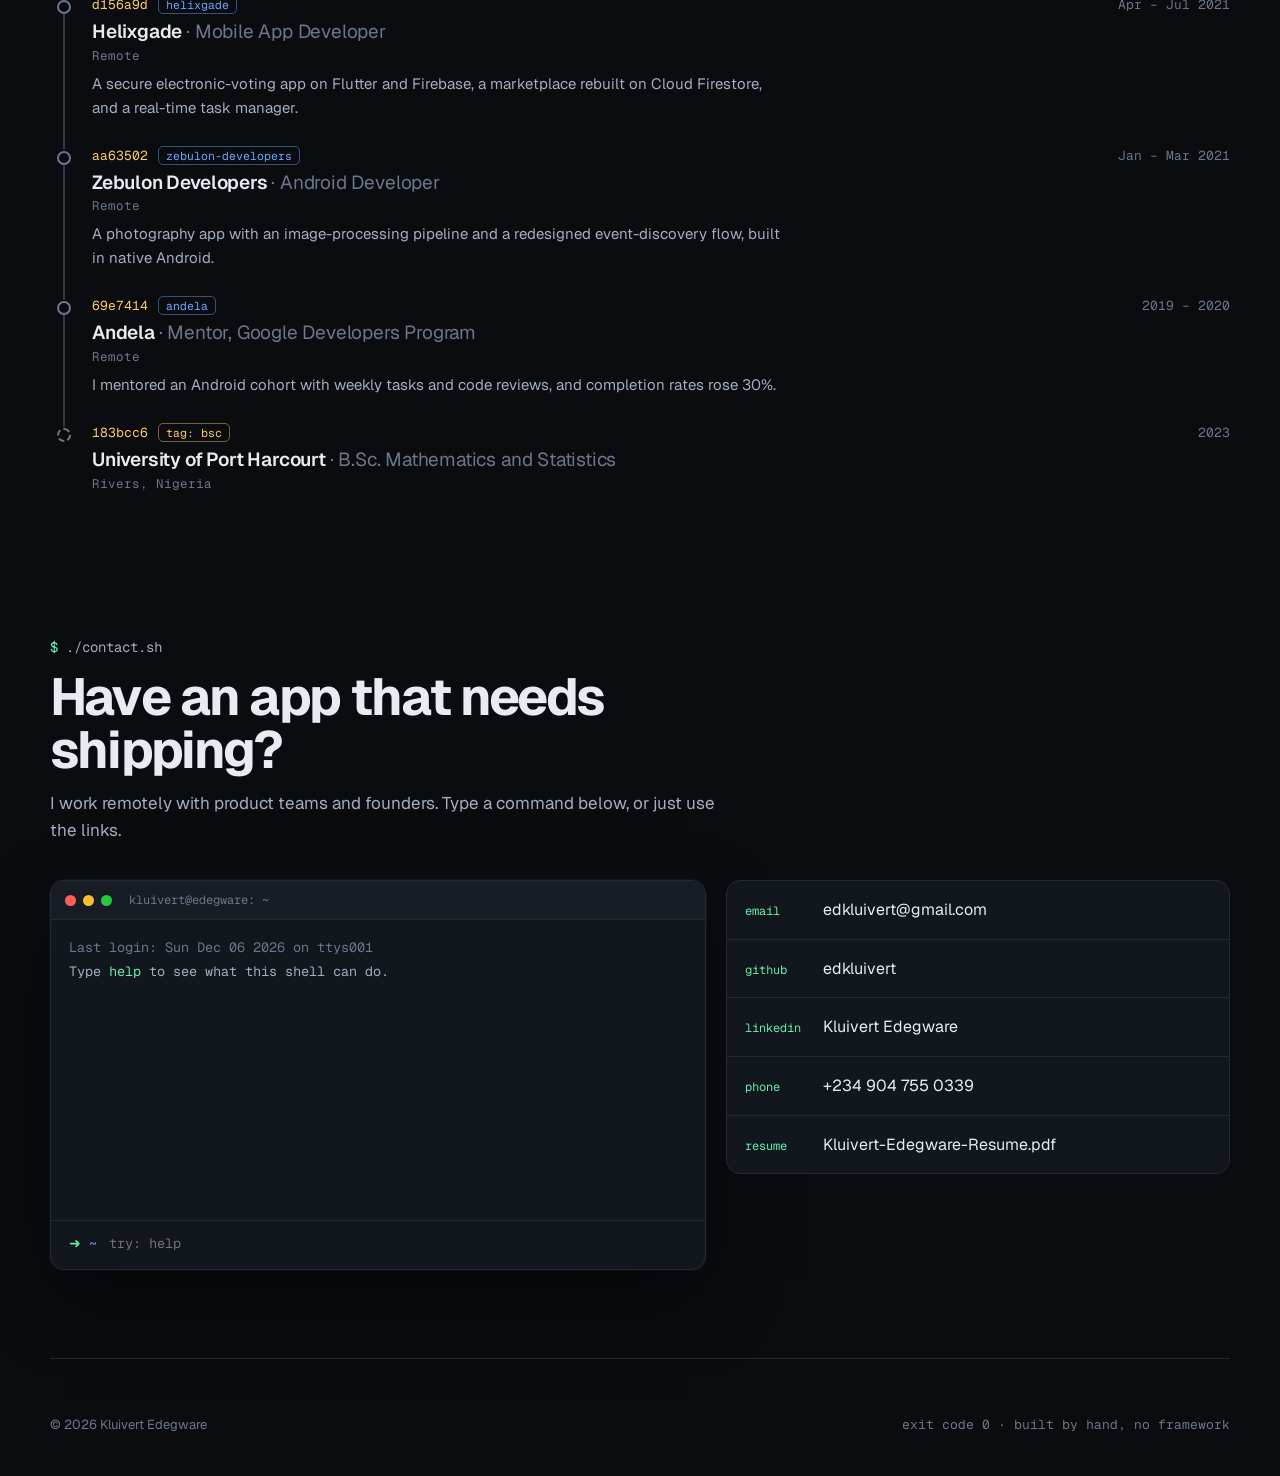
==== commit d1b6be65: "Portfolio redesign: interactive iOS/Android phone with store-style app pages Boot screen, phone home" ====
--- a/index.html
+++ b/index.html
@@ -1,521 +1,250 @@
 <!DOCTYPE html>
-<html lang="en">
+<html lang="en" data-theme="dark">
 <head>
   <meta charset="UTF-8">
-  <meta name="viewport" content="width=device-width, initial-scale=1">
+  <meta name="viewport" content="width=device-width, initial-scale=1, viewport-fit=cover">
   <title>Kluivert Edegware</title>
-  <meta name="description" content="Kluivert Edegware — mobile app engineer. Six years of Flutter and native Android for fintech, EV charging, property, schools and boat marketplaces. Ten apps live on Google Play and the App Store.">
-  <meta property="og:title" content="Kluivert Edegware — apps that shipped">
-  <meta property="og:description" content="Mobile app engineer. Six years of Flutter and native Android, ten apps live on Google Play and the App Store.">
+  <meta name="description" content="Kluivert Edegware, mobile app engineer. Six years of Flutter and native Android. Ten apps live on Google Play and the App Store.">
+  <link rel="icon" href="data:image/svg+xml,%3Csvg xmlns='http://www.w3.org/2000/svg' viewBox='0 0 64 64'%3E%3Crect width='64' height='64' rx='16' fill='%230c0f14'/%3E%3Ctext x='32' y='43' text-anchor='middle' font-family='monospace' font-weight='700' font-size='32' fill='%2364f0a8'%3EK_%3C/text%3E%3C/svg%3E">
   <meta property="og:type" content="website">
-  <link rel="icon" href="data:image/svg+xml,%3Csvg xmlns='http://www.w3.org/2000/svg' viewBox='0 0 64 64'%3E%3Crect width='64' height='64' rx='16' fill='%232451f5'/%3E%3Ctext x='32' y='43' text-anchor='middle' font-family='Arial,Helvetica,sans-serif' font-weight='800' font-size='34' fill='white'%3EK%3C/text%3E%3C/svg%3E">
+  <meta property="og:title" content="Kluivert Edegware, mobile app engineer">
+  <meta property="og:description" content="Flutter and native Android. 10 apps live on Google Play and the App Store. Open the phone and try them.">
+  <meta property="og:url" content="https://edkluivert.github.io/kluivert_portfolio/">
+  <meta property="og:image" content="https://edkluivert.github.io/kluivert_portfolio/assets/og.png">
+  <meta property="og:image:width" content="1200">
+  <meta property="og:image:height" content="630">
+  <meta name="twitter:card" content="summary_large_image">
+  <meta name="theme-color" content="#0a0c10">
   <link rel="preconnect" href="https://fonts.googleapis.com">
   <link rel="preconnect" href="https://fonts.gstatic.com" crossorigin>
-  <link rel="stylesheet" href="https://fonts.googleapis.com/css2?family=Syne:wght@600;700;800&family=IBM+Plex+Sans:wght@400;500;600&family=IBM+Plex+Mono:wght@400;500&display=swap">
+  <link rel="stylesheet" href="https://fonts.googleapis.com/css2?family=Geist:wght@400;500;600;700;800&family=Geist+Mono:wght@400;500;600&display=swap">
   <link rel="stylesheet" href="styles.css">
+  <noscript><style>.boot, .hero-phone, .tabs, .bar-actions, #shell, .ls, .side, .editor, .gitlog, .doctor, .case-out .btn { display: none !important; }</style></noscript>
+  <script>
+    // Theme before first paint; boot screen only once per tab session.
+    document.documentElement.classList.add("js");
+    try {
+      const t = localStorage.getItem("theme");
+      if (t === "light" || t === "dark") document.documentElement.dataset.theme = t;
+      if (sessionStorage.getItem("booted")) document.documentElement.classList.add("no-boot");
+    } catch (_) {}
+  </script>
 </head>
 <body>
 
-<header class="top">
-  <div class="wrap">
-    <a class="brand" href="#"><span class="mark">K</span> Kluivert Edegware</a>
-    <nav class="nav" aria-label="Sections">
-      <span class="pill" aria-hidden="true"></span>
-      <a href="#work">Shipped</a>
-      <a href="#products">Own products</a>
-      <a href="#oss">Open source</a>
-      <a href="#experience">Experience</a>
+<!-- ================= BOOT ================= -->
+<div class="boot" id="boot" aria-hidden="true">
+  <pre class="boot-log" id="bootLog"></pre>
+  <button class="boot-skip" id="bootSkip" type="button">press any key to skip</button>
+</div>
+
+<!-- ================= TOP BAR ================= -->
+<header class="bar">
+  <div class="wrap bar-in">
+    <a class="prompt" href="#top"><span class="u">kluivert</span><span class="at">@</span><span class="h">edegware</span><span class="c">:~$</span><span class="cursor"></span></a>
+    <nav class="tabs" aria-label="Sections">
+      <a href="#shipped"><span class="ext dart"></span>shipped.dart</a>
+      <a href="#products"><span class="ext kt"></span>side_projects.kt</a>
+      <a href="#oss"><span class="ext yaml"></span>pubspec.yaml</a>
+      <a href="#experience"><span class="ext git"></span>git log</a>
+      <a href="#contact"><span class="ext sh"></span>contact.sh</a>
     </nav>
-    <div class="top-actions">
-      <button class="btn icon" id="theme" type="button" aria-label="Switch theme">☾</button>
-      <a class="btn primary magnetic" href="mailto:edkluivert@gmail.com">Get in touch</a>
+    <div class="bar-actions">
+      <button class="kbd-btn" id="openPalette" type="button" aria-label="Open command palette"><span>Search</span><kbd>⌘K</kbd></button>
+      <button class="icon-btn" id="theme" type="button" aria-label="Switch theme"></button>
     </div>
   </div>
 </header>
 
-<main class="wrap">
-
-  <section class="hero" style="border-top:0">
-    <div class="hero-bg" aria-hidden="true"><i></i><i></i><i></i></div>
+<main id="top">
+
+  <!-- ================= HERO ================= -->
+  <section class="hero wrap">
     <div class="hero-copy">
-      <div class="eyebrow reveal" style="--d:0">Mobile app engineer · Rivers, Nigeria · Remote</div>
-      <h1><span class="line" style="--d:1"><span>Apps that</span></span><span class="line" style="--d:2"><span><em>shipped.</em></span></span></h1>
-      <p class="lede reveal" style="--d:3">Six years of Flutter and native Android for fintech, EV charging, property,
-        schools and boat marketplaces. I take an app from architecture and API design through to
-        store release, then keep it fast and crash-free once real people are on it.</p>
-      <div class="hero-cta reveal" style="--d:4">
-        <a class="btn primary magnetic" href="#work">See the work</a>
-        <a class="btn" href="assets/Kluivert-Edegware-Resume.pdf" target="_blank" rel="noopener">Résumé (PDF)</a>
-      </div>
-      <div class="facts reveal" style="--d:5">
-        <span><b data-count="10">10</b> apps live on the stores</span>
-        <span><b data-count="10" data-suffix="K+">10K+</b> installs on Yachtall</span>
-        <span><b data-count="6" data-suffix="+">6+</b> years Flutter &amp; Android</span>
-        <span><b data-count="14">14</b> open-source packages</span>
-      </div>
-    </div>
-
-    <div class="shelf-wrap"><div class="shelf" aria-label="Launcher icons of apps I built">
-      <a href="#tharwa-ev" title="Tharwa EV"><img src="assets/apps/tharwa-ev.png" alt="Tharwa EV icon"></a>
-      <a href="#tharwa-operator" title="Tharwa EV Operator"><img src="assets/apps/tharwa-operator.png" alt="Tharwa EV Operator icon"></a>
-      <a href="#custovia" title="Custovia"><img src="assets/apps/custovia.png" alt="Custovia icon"></a>
-      <a href="#acire23" title="Acire23 Network"><img src="assets/apps/acire23.png" alt="Acire23 Network icon"></a>
-      <a href="#myslates" title="MySlates"><img src="assets/apps/myslates.png" alt="MySlates icon"></a>
-      <a href="#swayspa" title="SwaySpa"><img src="assets/apps/swayspa.png" alt="SwaySpa icon"></a>
-      <a href="#yachtall" title="Yachtall"><img src="assets/apps/yachtall.png" alt="Yachtall icon"></a>
-      <a href="#boote" title="Boote Yachten"><img src="assets/apps/boote-yachten.png" alt="Boote Yachten icon"></a>
-      <a href="#happycharter" title="Happycharter"><img src="assets/apps/happycharter.png" alt="Happycharter icon"></a>
-      <a href="#limpiador" title="Limpiador"><img src="assets/apps/limpiador.png" alt="Limpiador icon"></a>
-    </div></div>
-  </section>
-
-  <div class="ticker" aria-hidden="true">
-    <div class="ticker-track">
-      <span>Flutter</span><span>Kotlin</span><span>Firebase</span><span>Bloc</span><span>Clean architecture</span><span>Google Play</span><span>App Store</span><span>Passkeys</span><span>Payments</span><span>Google Maps</span><span>Jetpack Compose</span><span>REST &amp; sockets</span><span>CI/CD</span><span>Fintech</span><span>EdTech</span><span>Marketplaces</span><span>EV charging</span><span>Nigeria · US · Germany</span>
-      <span>Flutter</span><span>Kotlin</span><span>Firebase</span><span>Bloc</span><span>Clean architecture</span><span>Google Play</span><span>App Store</span><span>Passkeys</span><span>Payments</span><span>Google Maps</span><span>Jetpack Compose</span><span>REST &amp; sockets</span><span>CI/CD</span><span>Fintech</span><span>EdTech</span><span>Marketplaces</span><span>EV charging</span><span>Nigeria · US · Germany</span>
-    </div>
+      <p class="comment">// mobile app engineer · Rivers, Nigeria · remote</p>
+      <h1>Kluivert<br>Edegware<span class="blink">_</span></h1>
+      <p class="lede">I build Flutter and native Android apps and get them onto the stores. That covers
+        architecture and API design, the release itself, and keeping the app fast and crash-free once people
+        are using it.</p>
+      <div class="cta">
+        <a class="btn primary" href="#shipped">Browse the apps <span aria-hidden="true">→</span></a>
+        <a class="btn" href="assets/Kluivert-Edegware-Resume.pdf" target="_blank" rel="noopener">resume.pdf</a>
+        <a class="btn ghost" href="mailto:edkluivert@gmail.com">Email me</a>
+      </div>
+
+      <div class="term doctor" aria-label="Summary">
+        <div class="term-head"><i></i><i></i><i></i><span>zsh — flutter doctor</span></div>
+        <pre class="term-body" id="doctor"></pre>
+      </div>
+    </div>
+
+    <div class="hero-phone">
+      <div class="phone" id="phone">
+        <div class="phone-screen" id="screen">
+          <div class="island"></div>
+          <div class="boot-screen" aria-hidden="true"><div class="bs-logo">K</div><div class="bs-bar"><i></i></div><div class="bs-dots"><i></i><i></i><i></i><i></i></div></div>
+          <div class="lock" id="lock" aria-hidden="true">
+            <div class="lock-ic">🔒</div>
+            <div class="lock-date" id="lockDate">Sunday, 22 November</div>
+            <div class="lock-time" id="lockTime"><span>9</span><span class="sep">:</span><span>41</span></div>
+            <div class="lock-note"><b>Build succeeded</b><span>10 apps installed · 0 crashes</span></div>
+            <div class="lock-hint">swipe up to open</div>
+          </div>
+          <div class="status"><span id="clock">9:41</span><span class="status-r"><i class="sig"></i><i class="wifi"></i><i class="batt"></i></span></div>
+          <div class="home" id="home">
+            <div class="widget">
+              <div class="w-kicker">KLUIVERT · BUILD STATUS</div>
+              <div class="w-big"><b id="liveCount">10</b> apps live</div>
+              <div class="w-row"><span class="dot ok"></span>99% crash-free · Funkash</div>
+            </div>
+            <div class="grid-icons" id="icons"></div>
+            <div class="hint">tap an app to open it</div>
+          </div>
+          <div class="dock" id="dock"></div>
+          <button class="gsearch" id="gsearch" type="button" aria-label="Search this site"><b class="g">G</b><span>Search apps, skills, contact…</span><svg class="mic" viewBox="0 0 24 24" fill="none" stroke="currentColor" stroke-width="2" stroke-linecap="round"><rect x="9" y="3" width="6" height="11" rx="3"/><path d="M5 11a7 7 0 0 0 14 0M12 18v3"/></svg></button>
+          <div class="home-ind" id="homeInd" role="button" tabindex="0" aria-label="Go home"></div>
+        </div>
+      </div>
+      <div class="os-switch" role="radiogroup" aria-label="Phone platform">
+        <button type="button" role="radio" data-os="ios" aria-checked="true">iOS</button>
+        <button type="button" role="radio" data-os="android" aria-checked="false">Android</button>
+        <span class="os-pill" aria-hidden="true"></span>
+      </div>
+      <div class="phone-caption" id="caption"><span class="dot ok"></span> <span id="capText">running on <b>Kluivert's iPhone</b> · debug</span></div>
+    </div>
+  </section>
+
+  <!-- ================= SHIPPED ================= -->
+  <section class="sec wrap" id="shipped">
+    <div class="sec-head">
+      <p class="cmd"><span class="ps">$</span> ls -l ~/shipped --sort=recent</p>
+      <h2>On the stores, in people's hands.</h2>
+      <p class="sub">Every one of these is live on Google Play, the App Store or both. Sometimes I owned the whole build,
+        sometimes I took over an existing codebase and rebuilt it. Click a row to open the app on the phone.</p>
+    </div>
+    <div class="ls" id="lsList" role="list"></div>
+  </section>
+
+  <!-- ================= PRODUCTS ================= -->
+  <section class="sec wrap" id="products">
+    <div class="sec-head">
+      <p class="cmd"><span class="ps">$</span> cd ~/side_projects && tree -L 1</p>
+      <h2>Projects of my own.</h2>
+      <p class="sub">The things I build for myself: a hymn book, Android sandboxing, media pipelines and local networking.</p>
+    </div>
+    <div class="side" id="sideList"></div>
+  </section>
+
+  <!-- ================= OSS ================= -->
+  <section class="sec wrap" id="oss">
+    <div class="sec-head">
+      <p class="cmd"><span class="ps">$</span> cat pubspec.yaml</p>
+      <h2>Packages and plugins.</h2>
+      <p class="sub">Small, focused libraries pulled out of production apps: three Flutter packages on pub.dev, each with
+        the full 160 pub points, and <a href="https://dartpub.dev/@edkluivert" target="_blank" rel="noopener">eleven DartNative plugins</a>
+        used in 13 active apps.</p>
+    </div>
+    <div class="editor">
+      <div class="editor-tabs" role="tablist"><button type="button" role="tab" class="on" data-tab="pubspec" aria-selected="true">pubspec.yaml</button><button type="button" role="tab" data-tab="readme" aria-selected="false">README.md</button></div>
+      <div class="editor-body" id="pubspec"></div>
+      <div class="editor-body md" id="readme" hidden></div>
+    </div>
+  </section>
+
+  <!-- ================= EXPERIENCE ================= -->
+  <section class="sec wrap" id="experience">
+    <div class="sec-head">
+      <p class="cmd"><span class="ps">$</span> git log --graph --oneline career</p>
+      <h2>Where I've worked.</h2>
+      <p class="sub">Six years of remote work with teams in Nigeria, the United States and Germany. It began with a mentoring
+        cohort at Andela; today I run two enterprise apps in production.</p>
+    </div>
+    <ol class="gitlog" id="gitlog"></ol>
+  </section>
+
+  <!-- ================= CONTACT ================= -->
+  <section class="sec wrap" id="contact">
+    <div class="sec-head">
+      <p class="cmd"><span class="ps">$</span> ./contact.sh</p>
+      <h2>Have an app that needs shipping?</h2>
+      <p class="sub">I work remotely with product teams and founders. Type a command below, or just use the links.</p>
+    </div>
+    <div class="contact-grid">
+      <div class="term shell" id="shell">
+        <div class="term-head"><i></i><i></i><i></i><span>kluivert@edegware: ~</span></div>
+        <div class="term-body" id="shellOut"></div>
+        <form class="shell-in" id="shellForm" autocomplete="off">
+          <label for="shellInput"><span class="ps">➜</span> <span class="h">~</span></label>
+          <input id="shellInput" spellcheck="false" autocapitalize="off" placeholder="try: help">
+        </form>
+      </div>
+      <ul class="links">
+        <li><a href="mailto:edkluivert@gmail.com"><span class="k">email</span>edkluivert@gmail.com</a></li>
+        <li><a href="https://github.com/edkluivert" target="_blank" rel="noopener"><span class="k">github</span>edkluivert</a></li>
+        <li><a href="https://www.linkedin.com/in/kluivert-edegware-913882172" target="_blank" rel="noopener"><span class="k">linkedin</span>Kluivert Edegware</a></li>
+        <li><a href="tel:+2349047550339"><span class="k">phone</span>+234 904 755 0339</a></li>
+        <li><a href="assets/Kluivert-Edegware-Resume.pdf" target="_blank" rel="noopener"><span class="k">resume</span>Kluivert-Edegware-Resume.pdf</a></li>
+      </ul>
+    </div>
+  </section>
+
+  <!-- fallback:start -->
+<noscript>
+  <div class="wrap nojs">
+    <h2>Apps I've shipped</h2>
+    <ul>
+      <li><b>Tharwa EV</b> (Funkash, 2026): Nigeria's multi-operator EV-charging app, one of two enterprise apps I build and run at Funkash. Drivers find stations nearby or along a route, with live connector, price and availability data. They fund one wallet, pay any operator in the app, then start a charging session and follow it in real time. <a href="https://play.google.com/store/apps/details?id=com.funkash.tharwa">Google Play</a> <a href="https://apps.apple.com/us/app/tharwa-ev/id6782017676">App Store</a></li>
+      <li><b>Tharwa EV Operator</b> (Funkash, 2026): The forecourt companion to the Tharwa EV Operator Portal, for the people who run charging stations. It shows a live queue of who is waiting, charging and next, upcoming driver bookings, walk-ins booked on the spot, and station details. It is deliberately lean, and it is built on the same architecture and visual language as the driver app. <a href="https://play.google.com/store/apps/details?id=com.funkash.tharwa_operator">Google Play</a> <a href="https://apps.apple.com/us/app/tharwa-ev-operator/id6799672248">App Store</a></li>
+      <li><b>Custovia</b> (Concept Colony, 2026): A marketplace that connects customers with service providers. I built it from scratch and owned every release: passkey sign-in with cross-device revocation, a wallet and escrow payments, bookings, chat, disputes and push-driven notification routing. <a href="https://play.google.com/store/apps/details?id=com.conceptcolony.custovia">Google Play</a> </li>
+      <li><b>Acire23 Network</b> (Bitex Consultancy, US, 2024–26): A two-sided real-estate and home-services platform. I led both apps end to end: property discovery and requests on the user side; listing uploads, notifications and job management on the provider side. Property posting time halved and search engagement rose 40%. <a href="https://play.google.com/store/apps/details?id=com.acire.app">Google Play</a> </li>
+      <li><b>MySlates</b> (Asataura, 2024–26): A school platform made up of four apps. I built the results and report-card system that parents and teachers rely on, gamified quizzes for students, and real-time reporting dashboards for administrators. Course completion rose 40% after the gamified modules shipped. <a href="https://play.google.com/store/apps/details?id=com.ATS.MySlates">Google Play</a> </li>
+      <li><b>Yachtall</b> (Yachtino GmbH, Germany, 2022–24): Europe's boat marketplace on mobile. I took over the app, fixed its design flaws, rebuilt the API integration and worked with the web team on shared services. Feature adoption rose 30% and data errors fell by a quarter. <a href="https://play.google.com/store/apps/details?id=com.yachtinogmbh.yachtall">Google Play</a> <a href="https://apps.apple.com/app/yachtall-com/id977617537">App Store</a></li>
+      <li><b>Boote Yachten</b> (Yachtino GmbH, Germany, 2022–24): The German-market sister app to Yachtall. I brought Yachtall's core across as reusable components, tuned search and filtering, and made the catalogue more responsive. <a href="https://play.google.com/store/apps/details?id=com.yachtinogmbh.boote_yachten">Google Play</a> <a href="https://apps.apple.com/app/boote-yachten/id1243371300">App Store</a></li>
+      <li><b>Happycharter</b> (Yachtino GmbH, Germany, 2022–24): Boat charter search across Croatia, Italy, France, Spain, Greece and beyond. I led the project setup and the API framework, then built the search and bookmark flows that get most of the use. <a href="https://play.google.com/store/apps/details?id=com.yachtinogmbh.happy_charter">Google Play</a> <a href="https://apps.apple.com/app/happycharter/id6469506685">App Store</a></li>
+      <li><b>SwaySpa</b> (Asataura, 2024–26): Spa discovery and booking. I automated the backend processes behind listings and content delivery, which cut the client's cost of running the platform by a quarter. <a href="https://play.google.com/store/apps/details?id=com.ats.sway_spa">Google Play</a> <a href="https://apps.apple.com/app/swayspa/id6759058782">App Store</a></li>
+      <li><b>Limpiador</b> (Limpiar, 2024): The agent app for a cleaning and property-services company: secure sign-in with a guest mode, task tracking, analytics and e-wallet payments. Retention rose 25% and login support requests fell. <a href="https://play.google.com/store/apps/details?id=com.limpiador.agent2">Google Play</a> <a href="https://apps.apple.com/gb/app/limpiador/id6480585258">App Store</a></li>
+    </ul>
+    <h2>My own projects</h2>
+    <ul>
+      <li><b>Awa Hymn</b>: My own hymn book: search by number, word or lyric, favourites, categories and a hymn of the day. I moved it from GetX to Bloc with clean architecture and dependency injection, and users saw no change.</li>
+      <li><b>Cordon</b>: Protects people from loan apps that harvest their data. It runs a suspect app inside a sandbox and feeds it fake contacts, messages, call logs and location, while logging every access attempt.</li>
+      <li><b>Crisp</b>: Posts photos and video to WhatsApp Status without the quality turning to mush. It encodes on the device so the media survives WhatsApp's compressor, then delivers through the WhatsApp Cloud API. <a href="https://github.com/edkluivert/crisp">Source</a></li>
+      <li><b>Shuttle</b>: Moves files between nearby devices over the network they already share, or over USB when there isn't one. There's no account, nothing leaves the LAN, and the other device doesn't need anything installed. <a href="https://github.com/edkluivert/Shuttle">Source</a></li>
+    </ul>
+    <h2>Experience</h2>
+    <ul>
+      <li><b>Funkash</b>, Mobile App Developer (May 2026 – present): I build and run two enterprise Flutter apps, a corporate spend platform and an EV-charging platform, at a 99% crash-free rate on Android and iOS. Clean architecture and reusable components raised stability 35% and cut feature delivery time 30%.</li>
+      <li><b>Concept Colony</b>, Mobile App Developer · Contract (Mar – Oct 2026): I built Custovia, a service marketplace with escrow payments, from the first commit to Google Play: passkeys with cross-device revocation, KYC with liveness checks, a wallet, disputes and real-time chat over WebSockets.</li>
+      <li><b>Bitex Consultancy</b>, Mobile App Developer (Sep 2024 – Feb 2026): I led the Acire23 user and provider apps end to end, plus an events app for property launches. Performance monitoring and systematic fixes cut support tickets 30%.</li>
+      <li><b>Asataura</b>, Flutter Developer (Aug 2024 – Jan 2026): MySlates for students, parents, teachers and admins, plus SwaySpa and FluxesSpark Parents. I built gamified learning and real-time reporting and redesigned onboarding.</li>
+      <li><b>Expectoo</b>, Flutter Developer (May 2022 – Sep 2024): I modernised Yachtino's legacy Flutter apps (Yachtall, Boote Yachten and Happycharter), cutting maintenance cost 20% and improving responsiveness 30% across production releases.</li>
+      <li><b>Helixgade</b>, Mobile App Developer (Apr – Jul 2021): A secure electronic-voting app on Flutter and Firebase, a marketplace rebuilt on Cloud Firestore, and a real-time task manager.</li>
+      <li><b>Zebulon Developers</b>, Android Developer (Jan – Mar 2021): A photography app with an image-processing pipeline and a redesigned event-discovery flow, built in native Android.</li>
+      <li><b>Andela</b>, Mentor, Google Developers Program (2019 – 2020): I mentored an Android cohort with weekly tasks and code reviews, and completion rates rose 30%.</li>
+      <li><b>University of Port Harcourt</b>, B.Sc. Mathematics and Statistics (2023)</li>
+    </ul>
   </div>
-
-  <!-- ============ SHIPPED ============ -->
-  <section id="work">
-    <div class="sec-head">
-      <div>
-        <div class="eyebrow">Shipped</div>
-        <h2>On the store, in people's hands.</h2>
-      </div>
-      <p>Every app here is live on Google Play, the App Store or both. Roles ranged from owning
-        the whole build to taking over and overhauling an existing codebase.</p>
-    </div>
-
-    <div class="apps">
-
-      <article class="app" id="tharwa-ev">
-        <div class="icon"><img src="assets/apps/tharwa-ev.png" alt=""></div>
-        <div>
-          <div class="app-head"><h3>Tharwa EV</h3><span class="client">Funkash · 2026</span></div>
-          <div class="meta"><span>com.funkash.tharwa</span><span class="stat">Google Play · App Store</span><span>Driver app · Nigeria</span></div>
-          <p>Nigeria's multi-operator EV-charging app, one of the two enterprise apps I build and run at Funkash.
-            Drivers find stations near them or along a route with live connector, price and availability data,
-            fund a wallet once and pay any operator in-app, then start and follow a charging session in real time.</p>
-          <div class="tags"><span class="tag">Flutter</span><span class="tag">Bloc</span><span class="tag">Clean architecture</span><span class="tag">Google Maps</span><span class="tag">Wallet &amp; payments</span><span class="tag">Real-time</span></div>
-          <div class="links">
-            <a class="store" href="https://play.google.com/store/apps/details?id=com.funkash.tharwa" target="_blank" rel="noopener">
-              <svg viewBox="0 0 24 24" fill="currentColor"><path d="M3 2.5v19l10.5-9.5L3 2.5zm12 8.1L6.4 3.6l9.9 5.7-1.3 1.3zm0 2.8 1.3 1.3-9.9 5.7 8.6-7zm1.7-1.4 3-1.7c.7-.4.7-1.2 0-1.6l-3-1.7L14.9 12l1.8 1.8v-.1z"/></svg>
-              Google Play</a>
-            <a class="store apple" href="https://apps.apple.com/us/app/tharwa-ev/id6782017676" target="_blank" rel="noopener">
-              <svg viewBox="0 0 24 24" fill="currentColor"><path d="M16.4 12.6c0-2.6 2.1-3.8 2.2-3.9-1.2-1.8-3.1-2-3.7-2-1.6-.2-3.1.9-3.9.9-.8 0-2-.9-3.4-.9-1.7 0-3.3 1-4.2 2.6-1.8 3.1-.5 7.8 1.3 10.3.9 1.2 1.9 2.6 3.2 2.6 1.3-.1 1.8-.8 3.3-.8s2 .8 3.4.8c1.4 0 2.3-1.3 3.1-2.5 1-1.4 1.4-2.8 1.4-2.9-.1 0-2.7-1-2.7-4.2zM13.9 4.9c.7-.9 1.2-2.1 1-3.3-1 0-2.3.7-3 1.6-.7.8-1.2 2-1.1 3.2 1.2.1 2.4-.6 3.1-1.5z"/></svg>
-              App Store</a>
-          </div>
-        </div>
-      </article>
-
-      <article class="app" id="tharwa-operator">
-        <div class="icon"><img src="assets/apps/tharwa-operator.png" alt=""></div>
-        <div>
-          <div class="app-head"><h3>Tharwa EV Operator</h3><span class="client">Funkash · 2026</span></div>
-          <div class="meta"><span>com.funkash.tharwa_operator</span><span class="stat">Google Play · App Store</span><span>Operator companion app</span></div>
-          <p>The forecourt companion to the Tharwa EV Operator Portal, for the people running charging stations day
-            to day. A live queue of who is waiting, charging and up next, upcoming driver bookings, walk-in bookings
-            created on the spot, and operator profile and station details. Deliberately lean, and it shares its
-            architecture and design system with the driver app.</p>
-          <div class="tags"><span class="tag">Flutter</span><span class="tag">Bloc</span><span class="tag">Clean architecture</span><span class="tag">Queue management</span><span class="tag">Bookings</span><span class="tag">Shared design system</span></div>
-          <div class="links">
-            <a class="store" href="https://play.google.com/store/apps/details?id=com.funkash.tharwa_operator" target="_blank" rel="noopener">
-              <svg viewBox="0 0 24 24" fill="currentColor"><path d="M3 2.5v19l10.5-9.5L3 2.5zm12 8.1L6.4 3.6l9.9 5.7-1.3 1.3zm0 2.8 1.3 1.3-9.9 5.7 8.6-7zm1.7-1.4 3-1.7c.7-.4.7-1.2 0-1.6l-3-1.7L14.9 12l1.8 1.8v-.1z"/></svg>
-              Google Play</a>
-            <a class="store apple" href="https://apps.apple.com/us/app/tharwa-ev-operator/id6799672248" target="_blank" rel="noopener">
-              <svg viewBox="0 0 24 24" fill="currentColor"><path d="M16.4 12.6c0-2.6 2.1-3.8 2.2-3.9-1.2-1.8-3.1-2-3.7-2-1.6-.2-3.1.9-3.9.9-.8 0-2-.9-3.4-.9-1.7 0-3.3 1-4.2 2.6-1.8 3.1-.5 7.8 1.3 10.3.9 1.2 1.9 2.6 3.2 2.6 1.3-.1 1.8-.8 3.3-.8s2 .8 3.4.8c1.4 0 2.3-1.3 3.1-2.5 1-1.4 1.4-2.8 1.4-2.9-.1 0-2.7-1-2.7-4.2zM13.9 4.9c.7-.9 1.2-2.1 1-3.3-1 0-2.3.7-3 1.6-.7.8-1.2 2-1.1 3.2 1.2.1 2.4-.6 3.1-1.5z"/></svg>
-              App Store</a>
-          </div>
-        </div>
-      </article>
-
-      <article class="app" id="custovia">
-        <div class="icon"><img src="assets/apps/custovia.png" alt=""></div>
-        <div>
-          <div class="app-head"><h3>Custovia</h3><span class="client">Concept Colony · 2026</span></div>
-          <div class="meta"><span>com.conceptcolony.custovia</span><span class="stat">Google Play</span><span>Android · iOS</span></div>
-          <p>A marketplace that connects customers with service providers. Built from the ground up and owned
-            through every release: authentication with passkeys and cross-device revocation, wallet and
-            payments, bookings, chat, dispute handling and push-driven notification routing.</p>
-          <div class="tags"><span class="tag">Flutter</span><span class="tag">Bloc</span><span class="tag">Clean architecture</span><span class="tag">Passkeys</span><span class="tag">Payments</span><span class="tag">Firebase</span></div>
-          <div class="links">
-            <a class="store" href="https://play.google.com/store/apps/details?id=com.conceptcolony.custovia" target="_blank" rel="noopener">
-              <svg viewBox="0 0 24 24" fill="currentColor"><path d="M3 2.5v19l10.5-9.5L3 2.5zm12 8.1L6.4 3.6l9.9 5.7-1.3 1.3zm0 2.8 1.3 1.3-9.9 5.7 8.6-7zm1.7-1.4 3-1.7c.7-.4.7-1.2 0-1.6l-3-1.7L14.9 12l1.8 1.8v-.1z"/></svg>
-              Google Play</a>
-          </div>
-        </div>
-      </article>
-
-      <article class="app" id="acire23">
-        <div class="icon"><img src="assets/apps/acire23.png" alt=""></div>
-        <div>
-          <div class="app-head"><h3>Acire23 Network</h3><span class="client">Bitex Consultancy, US · 2024–2026</span></div>
-          <div class="meta"><span>com.acire.app</span><span class="stat">Google Play</span><span>User app + provider app</span></div>
-          <p>A two-sided real-estate and home-services platform. Led both apps end to end: property discovery and
-            requests for users, structured listing uploads, notifications and job management for providers.
-            Property posting time dropped by half and search engagement rose 40%.</p>
-          <div class="tags"><span class="tag">Flutter</span><span class="tag">Real-time notifications</span><span class="tag">Very Good CLI</span><span class="tag">REST</span></div>
-          <div class="links">
-            <a class="store" href="https://play.google.com/store/apps/details?id=com.acire.app" target="_blank" rel="noopener">
-              <svg viewBox="0 0 24 24" fill="currentColor"><path d="M3 2.5v19l10.5-9.5L3 2.5zm12 8.1L6.4 3.6l9.9 5.7-1.3 1.3zm0 2.8 1.3 1.3-9.9 5.7 8.6-7zm1.7-1.4 3-1.7c.7-.4.7-1.2 0-1.6l-3-1.7L14.9 12l1.8 1.8v-.1z"/></svg>
-              Google Play</a>
-          </div>
-        </div>
-      </article>
-
-      <article class="app" id="myslates">
-        <div class="icon"><img src="assets/apps/myslates.png" alt=""></div>
-        <div>
-          <div class="app-head"><h3>MySlates</h3><span class="client">Asataura Technology Services · 2024–2026</span></div>
-          <div class="meta"><span>com.ATS.MySlates</span><span class="stat">Google Play · 5K+ installs · 4.1★</span><span>Students · Parents · Teachers · Admin</span></div>
-          <p>A school platform in four apps. Built the results and report-card system parents and teachers rely on,
-            gamified quizzes for students, and real-time reporting dashboards for administrators. Course
-            completion rose 40% after the gamified modules landed.</p>
-          <div class="tags"><span class="tag">Flutter</span><span class="tag">EdTech</span><span class="tag">Gamification</span><span class="tag">Dashboards</span></div>
-          <div class="links">
-            <a class="store" href="https://play.google.com/store/apps/details?id=com.ATS.MySlates" target="_blank" rel="noopener">
-              <svg viewBox="0 0 24 24" fill="currentColor"><path d="M3 2.5v19l10.5-9.5L3 2.5zm12 8.1L6.4 3.6l9.9 5.7-1.3 1.3zm0 2.8 1.3 1.3-9.9 5.7 8.6-7zm1.7-1.4 3-1.7c.7-.4.7-1.2 0-1.6l-3-1.7L14.9 12l1.8 1.8v-.1z"/></svg>
-              Google Play</a>
-          </div>
-        </div>
-      </article>
-
-      <article class="app with-shot" id="yachtall">
-        <div class="icon"><img src="assets/apps/yachtall.png" alt=""></div>
-        <div>
-          <div class="app-head"><h3>Yachtall boat exchange</h3><span class="client">Yachtino GmbH, Germany · via Expectoo · 2022–2024</span></div>
-          <div class="meta"><span>com.yachtinogmbh.yachtall</span><span class="stat">Google Play · 10K+ installs · App Store 4.2★</span><span>7 languages</span></div>
-          <p>Europe's boat marketplace on mobile. Took over the app, fixed the design flaws, rebuilt the API
-            integration and worked with the web team on shared services. Feature adoption rose 30% and data
-            errors fell by a quarter.</p>
-          <div class="tags"><span class="tag">Flutter</span><span class="tag">Marketplace</span><span class="tag">Localisation</span><span class="tag">Legacy modernisation</span></div>
-          <div class="links">
-            <a class="store" href="https://play.google.com/store/apps/details?id=com.yachtinogmbh.yachtall" target="_blank" rel="noopener">
-              <svg viewBox="0 0 24 24" fill="currentColor"><path d="M3 2.5v19l10.5-9.5L3 2.5zm12 8.1L6.4 3.6l9.9 5.7-1.3 1.3zm0 2.8 1.3 1.3-9.9 5.7 8.6-7zm1.7-1.4 3-1.7c.7-.4.7-1.2 0-1.6l-3-1.7L14.9 12l1.8 1.8v-.1z"/></svg>
-              Google Play</a>
-            <a class="store apple" href="https://apps.apple.com/app/yachtall-com/id977617537" target="_blank" rel="noopener">
-              <svg viewBox="0 0 24 24" fill="currentColor"><path d="M16.4 12.6c0-2.6 2.1-3.8 2.2-3.9-1.2-1.8-3.1-2-3.7-2-1.6-.2-3.1.9-3.9.9-.8 0-2-.9-3.4-.9-1.7 0-3.3 1-4.2 2.6-1.8 3.1-.5 7.8 1.3 10.3.9 1.2 1.9 2.6 3.2 2.6 1.3-.1 1.8-.8 3.3-.8s2 .8 3.4.8c1.4 0 2.3-1.3 3.1-2.5 1-1.4 1.4-2.8 1.4-2.9-.1 0-2.7-1-2.7-4.2zM13.9 4.9c.7-.9 1.2-2.1 1-3.3-1 0-2.3.7-3 1.6-.7.8-1.2 2-1.1 3.2 1.2.1 2.4-.6 3.1-1.5z"/></svg>
-              App Store</a>
-          </div>
-        </div>
-        <div class="shot"><img src="assets/shots/boote_yachten.png" alt="Boats-for-sale screen with category tiles"></div>
-      </article>
-
-      <article class="app" id="boote">
-        <div class="icon"><img src="assets/apps/boote-yachten.png" alt=""></div>
-        <div>
-          <div class="app-head"><h3>Boote Yachten</h3><span class="client">Yachtino GmbH, Germany · 2022–2024</span></div>
-          <div class="meta"><span>com.yachtinogmbh.boote_yachten</span><span class="stat">Google Play · 5K+ installs · App Store</span></div>
-          <p>The German-market sister of Yachtall. Brought Yachtall's core across as reusable components, tuned
-            search and filtering, and tightened responsiveness across the catalogue.</p>
-          <div class="tags"><span class="tag">Flutter</span><span class="tag">Reusable components</span><span class="tag">Search</span></div>
-          <div class="links">
-            <a class="store" href="https://play.google.com/store/apps/details?id=com.yachtinogmbh.boote_yachten" target="_blank" rel="noopener">
-              <svg viewBox="0 0 24 24" fill="currentColor"><path d="M3 2.5v19l10.5-9.5L3 2.5zm12 8.1L6.4 3.6l9.9 5.7-1.3 1.3zm0 2.8 1.3 1.3-9.9 5.7 8.6-7zm1.7-1.4 3-1.7c.7-.4.7-1.2 0-1.6l-3-1.7L14.9 12l1.8 1.8v-.1z"/></svg>
-              Google Play</a>
-            <a class="store apple" href="https://apps.apple.com/app/boote-yachten/id1243371300" target="_blank" rel="noopener">
-              <svg viewBox="0 0 24 24" fill="currentColor"><path d="M16.4 12.6c0-2.6 2.1-3.8 2.2-3.9-1.2-1.8-3.1-2-3.7-2-1.6-.2-3.1.9-3.9.9-.8 0-2-.9-3.4-.9-1.7 0-3.3 1-4.2 2.6-1.8 3.1-.5 7.8 1.3 10.3.9 1.2 1.9 2.6 3.2 2.6 1.3-.1 1.8-.8 3.3-.8s2 .8 3.4.8c1.4 0 2.3-1.3 3.1-2.5 1-1.4 1.4-2.8 1.4-2.9-.1 0-2.7-1-2.7-4.2zM13.9 4.9c.7-.9 1.2-2.1 1-3.3-1 0-2.3.7-3 1.6-.7.8-1.2 2-1.1 3.2 1.2.1 2.4-.6 3.1-1.5z"/></svg>
-              App Store</a>
-          </div>
-        </div>
-      </article>
-
-      <article class="app with-shot" id="happycharter">
-        <div class="icon"><img src="assets/apps/happycharter.png" alt=""></div>
-        <div>
-          <div class="app-head"><h3>Happycharter</h3><span class="client">Yachtino GmbH, Germany · 2022–2024</span></div>
-          <div class="meta"><span>com.yachtinogmbh.happy_charter</span><span class="stat">Google Play · App Store</span><span>Charter boats worldwide</span></div>
-          <p>Charter search across Croatia, Italy, France, Spain, Greece and beyond. Led the project setup and the
-            API framework, then built the search and bookmark flows that carry most of the usage.</p>
-          <div class="tags"><span class="tag">Flutter</span><span class="tag">API framework</span><span class="tag">Search</span><span class="tag">Bookmarks</span></div>
-          <div class="links">
-            <a class="store" href="https://play.google.com/store/apps/details?id=com.yachtinogmbh.happy_charter" target="_blank" rel="noopener">
-              <svg viewBox="0 0 24 24" fill="currentColor"><path d="M3 2.5v19l10.5-9.5L3 2.5zm12 8.1L6.4 3.6l9.9 5.7-1.3 1.3zm0 2.8 1.3 1.3-9.9 5.7 8.6-7zm1.7-1.4 3-1.7c.7-.4.7-1.2 0-1.6l-3-1.7L14.9 12l1.8 1.8v-.1z"/></svg>
-              Google Play</a>
-            <a class="store apple" href="https://apps.apple.com/app/happycharter/id6469506685" target="_blank" rel="noopener">
-              <svg viewBox="0 0 24 24" fill="currentColor"><path d="M16.4 12.6c0-2.6 2.1-3.8 2.2-3.9-1.2-1.8-3.1-2-3.7-2-1.6-.2-3.1.9-3.9.9-.8 0-2-.9-3.4-.9-1.7 0-3.3 1-4.2 2.6-1.8 3.1-.5 7.8 1.3 10.3.9 1.2 1.9 2.6 3.2 2.6 1.3-.1 1.8-.8 3.3-.8s2 .8 3.4.8c1.4 0 2.3-1.3 3.1-2.5 1-1.4 1.4-2.8 1.4-2.9-.1 0-2.7-1-2.7-4.2zM13.9 4.9c.7-.9 1.2-2.1 1-3.3-1 0-2.3.7-3 1.6-.7.8-1.2 2-1.1 3.2 1.2.1 2.4-.6 3.1-1.5z"/></svg>
-              App Store</a>
-          </div>
-        </div>
-        <div class="shot"><img src="assets/shots/happy_charter.png" alt="Happycharter destinations screen"></div>
-      </article>
-
-      <article class="app" id="swayspa">
-        <div class="icon"><img src="assets/apps/swayspa.png" alt=""></div>
-        <div>
-          <div class="app-head"><h3>SwaySpa</h3><span class="client">Asataura Technology Services · 2024–2026</span></div>
-          <div class="meta"><span>com.ats.sway_spa</span><span class="stat">Google Play 4.6★ · App Store</span></div>
-          <p>Spa discovery and booking. Automated the backend processes behind listings and content delivery,
-            which cut the client's operating cost on the platform by a quarter.</p>
-          <div class="tags"><span class="tag">Flutter</span><span class="tag">Bookings</span><span class="tag">Automation</span></div>
-          <div class="links">
-            <a class="store" href="https://play.google.com/store/apps/details?id=com.ats.sway_spa" target="_blank" rel="noopener">
-              <svg viewBox="0 0 24 24" fill="currentColor"><path d="M3 2.5v19l10.5-9.5L3 2.5zm12 8.1L6.4 3.6l9.9 5.7-1.3 1.3zm0 2.8 1.3 1.3-9.9 5.7 8.6-7zm1.7-1.4 3-1.7c.7-.4.7-1.2 0-1.6l-3-1.7L14.9 12l1.8 1.8v-.1z"/></svg>
-              Google Play</a>
-            <a class="store apple" href="https://apps.apple.com/app/swayspa/id6759058782" target="_blank" rel="noopener">
-              <svg viewBox="0 0 24 24" fill="currentColor"><path d="M16.4 12.6c0-2.6 2.1-3.8 2.2-3.9-1.2-1.8-3.1-2-3.7-2-1.6-.2-3.1.9-3.9.9-.8 0-2-.9-3.4-.9-1.7 0-3.3 1-4.2 2.6-1.8 3.1-.5 7.8 1.3 10.3.9 1.2 1.9 2.6 3.2 2.6 1.3-.1 1.8-.8 3.3-.8s2 .8 3.4.8c1.4 0 2.3-1.3 3.1-2.5 1-1.4 1.4-2.8 1.4-2.9-.1 0-2.7-1-2.7-4.2zM13.9 4.9c.7-.9 1.2-2.1 1-3.3-1 0-2.3.7-3 1.6-.7.8-1.2 2-1.1 3.2 1.2.1 2.4-.6 3.1-1.5z"/></svg>
-              App Store</a>
-          </div>
-        </div>
-      </article>
-
-      <article class="app" id="limpiador">
-        <div class="icon"><img src="assets/apps/limpiador.png" alt=""></div>
-        <div>
-          <div class="app-head"><h3>Limpiador: Property Service</h3><span class="client">Limpiar · 2024</span></div>
-          <div class="meta"><span>com.limpiador.agent2</span><span class="stat">Google Play · App Store</span></div>
-          <p>The agent-side app for a cleaning and property-services company. Secure sign-in with a guest mode,
-            task tracking, analytics and e-wallet payments. Retention rose 25% and login support requests fell.</p>
-          <div class="tags"><span class="tag">Flutter</span><span class="tag">Guest mode</span><span class="tag">E-wallet</span><span class="tag">Analytics</span></div>
-          <div class="links">
-            <a class="store" href="https://play.google.com/store/apps/details?id=com.limpiador.agent2" target="_blank" rel="noopener">
-              <svg viewBox="0 0 24 24" fill="currentColor"><path d="M3 2.5v19l10.5-9.5L3 2.5zm12 8.1L6.4 3.6l9.9 5.7-1.3 1.3zm0 2.8 1.3 1.3-9.9 5.7 8.6-7zm1.7-1.4 3-1.7c.7-.4.7-1.2 0-1.6l-3-1.7L14.9 12l1.8 1.8v-.1z"/></svg>
-              Google Play</a>
-            <a class="store apple" href="https://apps.apple.com/gb/app/limpiador/id6480585258" target="_blank" rel="noopener">
-              <svg viewBox="0 0 24 24" fill="currentColor"><path d="M16.4 12.6c0-2.6 2.1-3.8 2.2-3.9-1.2-1.8-3.1-2-3.7-2-1.6-.2-3.1.9-3.9.9-.8 0-2-.9-3.4-.9-1.7 0-3.3 1-4.2 2.6-1.8 3.1-.5 7.8 1.3 10.3.9 1.2 1.9 2.6 3.2 2.6 1.3-.1 1.8-.8 3.3-.8s2 .8 3.4.8c1.4 0 2.3-1.3 3.1-2.5 1-1.4 1.4-2.8 1.4-2.9-.1 0-2.7-1-2.7-4.2zM13.9 4.9c.7-.9 1.2-2.1 1-3.3-1 0-2.3.7-3 1.6-.7.8-1.2 2-1.1 3.2 1.2.1 2.4-.6 3.1-1.5z"/></svg>
-              App Store</a>
-          </div>
-        </div>
-      </article>
-
-
-    </div>
-  </section>
-
-  <!-- ============ OWN PRODUCTS ============ -->
-  <section id="products">
-    <div class="sec-head">
-      <div>
-        <div class="eyebrow">Own products</div>
-        <h2>Things I'm building for myself.</h2>
-      </div>
-      <p>Things I build for myself, from a hymn book to Android internals, sandboxing, media pipelines and
-        local networking.</p>
-    </div>
-
-    <div class="apps" style="margin-bottom:14px">
-      <article class="app with-shot" id="awahymn">
-        <div class="icon">A</div>
-        <div>
-          <div class="app-head"><h3>Awa Hymn</h3><span class="client">Personal project · Android</span></div>
-          <div class="meta"><span>com.jitae.awa_hymn</span><span class="stat">Released</span></div>
-          <p>My own hymn book: search by number, word or lyric, favourites, classifications and a hymn of the day.
-            Rebuilt it from GetX to Bloc with clean architecture and dependency injection without changing what
-            users see.</p>
-          <div class="tags"><span class="tag">Flutter</span><span class="tag">Bloc</span><span class="tag">GoRouter</span><span class="tag">Migration</span></div>
-        </div>
-        <div class="shot"><img src="assets/shots/awa_hymn.png" alt="Awa Hymn home screen"></div>
-      </article>
-    </div>
-
-    <div class="grid">
-      <article class="card">
-        <div class="top-row">
-          <div class="icon">C</div>
-          <div><h3>Cordon</h3><span class="client">Android · privacy guard</span></div>
-        </div>
-        <p>Protects people from data-harvesting loan apps. Runs a suspect app inside a sandbox that hands it
-          fabricated contacts, messages, call logs and location instead of the real thing, and logs every
-          access attempt.</p>
-        <div class="tags"><span class="tag status">In development · private</span><span class="tag">Kotlin</span><span class="tag">App virtualisation</span></div>
-      </article>
-
-
-      <article class="card">
-        <div class="top-row">
-          <div class="icon">Cr</div>
-          <div><h3>Crisp</h3><span class="client">HD to WhatsApp Status</span></div>
-        </div>
-        <p>Post photos and video to WhatsApp Status without them turning to mush. Encodes on-device to survive
-          the compressor, then delivers through the WhatsApp Cloud API.</p>
-        <div class="tags"><span class="tag status">Complete · open source</span><span class="tag">Flutter</span><span class="tag">Media encoding</span><span class="tag">WhatsApp Cloud API</span></div>
-        <div class="links"><a class="store" href="https://github.com/edkluivert/crisp" target="_blank" rel="noopener"><svg viewBox="0 0 24 24" fill="currentColor"><path d="M12 .5A11.5 11.5 0 0 0 .5 12a11.5 11.5 0 0 0 7.86 10.92c.58.1.79-.25.79-.56v-2c-3.2.7-3.87-1.37-3.87-1.37-.53-1.33-1.28-1.69-1.28-1.69-1.04-.71.08-.7.08-.7 1.15.08 1.76 1.19 1.76 1.19 1.03 1.76 2.7 1.25 3.36.96.1-.75.4-1.25.73-1.54-2.55-.29-5.24-1.28-5.24-5.69 0-1.26.45-2.29 1.19-3.09-.12-.29-.52-1.46.11-3.05 0 0 .97-.31 3.17 1.18a11 11 0 0 1 5.77 0c2.2-1.49 3.17-1.18 3.17-1.18.63 1.59.23 2.76.11 3.05.74.8 1.19 1.83 1.19 3.09 0 4.42-2.7 5.4-5.26 5.68.41.36.78 1.05.78 2.12v3.14c0 .31.21.67.8.56A11.5 11.5 0 0 0 23.5 12 11.5 11.5 0 0 0 12 .5z"/></svg> Source on GitHub</a></div>
-      </article>
-
-      <article class="card">
-        <div class="top-row">
-          <div class="icon">S</div>
-          <div><h3>Shuttle</h3><span class="client">Local file transfer</span></div>
-        </div>
-        <p>Move files between the devices in front of you over the network they're already on, or over USB when
-          there is none. No account, nothing leaves the LAN, and the other device needs nothing installed.</p>
-        <div class="tags"><span class="tag status">Complete · open source</span><span class="tag">Flutter</span><span class="tag">LAN &amp; USB</span><span class="tag">Networking</span></div>
-        <div class="links"><a class="store" href="https://github.com/edkluivert/Shuttle" target="_blank" rel="noopener"><svg viewBox="0 0 24 24" fill="currentColor"><path d="M12 .5A11.5 11.5 0 0 0 .5 12a11.5 11.5 0 0 0 7.86 10.92c.58.1.79-.25.79-.56v-2c-3.2.7-3.87-1.37-3.87-1.37-.53-1.33-1.28-1.69-1.28-1.69-1.04-.71.08-.7.08-.7 1.15.08 1.76 1.19 1.76 1.19 1.03 1.76 2.7 1.25 3.36.96.1-.75.4-1.25.73-1.54-2.55-.29-5.24-1.28-5.24-5.69 0-1.26.45-2.29 1.19-3.09-.12-.29-.52-1.46.11-3.05 0 0 .97-.31 3.17 1.18a11 11 0 0 1 5.77 0c2.2-1.49 3.17-1.18 3.17-1.18.63 1.59.23 2.76.11 3.05.74.8 1.19 1.83 1.19 3.09 0 4.42-2.7 5.4-5.26 5.68.41.36.78 1.05.78 2.12v3.14c0 .31.21.67.8.56A11.5 11.5 0 0 0 23.5 12 11.5 11.5 0 0 0 12 .5z"/></svg> Source on GitHub</a></div>
-      </article>
-
-    </div>
-  </section>
-
-  <!-- ============ OPEN SOURCE ============ -->
-  <section id="oss">
-    <div class="sec-head">
-      <div>
-        <div class="eyebrow">Open source</div>
-        <h2>Packages and plugins.</h2>
-      </div>
-      <p>Small, focused libraries pulled out of production apps: three Flutter packages on pub.dev, each with the full
-        160 pub points, and <a href="https://dartpub.dev/@edkluivert" target="_blank" rel="noopener">eleven DartNative plugins on dartpub.dev</a>
-        used in 13 active apps.</p>
-    </div>
-
-    <div class="packages">
-      <article class="pkg">
-        <div class="name">translation_manager <span>v2.0.5</span></div>
-        <p>A lightweight, GetX-inspired translation library with automatic locale detection and Bloc integration.
-          The <code>.tr</code> ergonomics without the GetX dependency.</p>
-        <div class="foot"><span>160 pub points</span><a href="https://pub.dev/packages/translation_manager" target="_blank" rel="noopener">pub.dev ↗</a></div>
-      </article>
-      <article class="pkg">
-        <div class="name">solid_x <span>v2.1.3</span></div>
-        <p>A reactive state-management library inspired by Kotlin's ViewModel and StateFlow. Clean architecture
-          with zero code generation.</p>
-        <div class="foot"><span>160 pub points</span><a href="https://pub.dev/packages/solid_x" target="_blank" rel="noopener">pub.dev ↗</a></div>
-      </article>
-      <article class="pkg">
-        <div class="name">getx_exten <span>v2.0.6</span></div>
-        <p>GetListener and GetConsumer for GetX: Bloc-style listener and consumer widgets on top of GetX's
-          reactive state.</p>
-        <div class="foot"><span>160 pub points</span><a href="https://pub.dev/packages/getx_exten" target="_blank" rel="noopener">pub.dev ↗</a></div>
-      </article>
-      <article class="pkg">
-        <div class="name">mapbox_kit <span>v2.0.0</span></div>
-        <p>Mapbox Maps for DartNative, powered by FFI. My most-installed plugin.</p>
-        <div class="foot"><span>DartNative plugin</span><a href="https://dartpub.dev/plugins/mapbox_kit" target="_blank" rel="noopener">dartpub.dev ↗</a></div>
-      </article>
-      <article class="pkg">
-        <div class="name">firebase_auth_kit <span>v1.0.0</span></div>
-        <p>Firebase Authentication for DartNative in pure Dart, with a matching <code>firestore_kit</code> for Cloud Firestore.</p>
-        <div class="foot"><span>DartNative plugin</span><a href="https://dartpub.dev/plugins/firebase_auth_kit" target="_blank" rel="noopener">dartpub.dev ↗</a></div>
-      </article>
-      <article class="pkg">
-        <div class="name">reanimated_dartnative <span>v0.2.0</span></div>
-        <p>Reanimated for DartNative: 60fps animations on the display's frame clock, with sensors over FFI.</p>
-        <div class="foot"><span>DartNative plugin</span><a href="https://dartpub.dev/plugins/reanimated_dartnative" target="_blank" rel="noopener">dartpub.dev ↗</a></div>
-      </article>
-    </div>
-  </section>
-
-  <!-- ============ EXPERIENCE ============ -->
-  <section id="experience">
-    <div class="sec-head">
-      <div>
-        <div class="eyebrow">Experience</div>
-        <h2>Where I've worked.</h2>
-      </div>
-      <p>Six years of remote work for teams in Nigeria, the United States and Germany, from a mentoring cohort
-        at Andela to running two enterprise apps in production today.</p>
-    </div>
-
-    <div class="timeline">
-      <div class="job current">
-        <div class="when">May 2025 – Jan 2026<br>May 2026 – present</div>
-        <div class="job-body">
-          <h3>Funkash <span class="role">Mobile App Developer</span></h3>
-          <span class="client">Remote · Nigeria</span>
-          <p>Build and run two enterprise Flutter apps, a corporate spend platform and an EV-charging platform,
-            at a 99% crash-free rate on Android and iOS. Clean architecture and reusable components lifted
-            stability 35% and cut feature time 30%.</p>
-        </div>
-      </div>
-      <div class="job">
-        <div class="when">Mar – Oct 2026</div>
-        <div class="job-body">
-          <h3>Concept Colony <span class="role">Mobile App Developer · Contract</span></h3>
-          <span class="client">Remote</span>
-          <p>Built Custovia, a service marketplace with escrow payments, from first commit to Google Play:
-            passkeys with cross-device revocation, KYC with liveness checks, wallet, disputes and real-time chat
-            over WebSockets.</p>
-        </div>
-      </div>
-      <div class="job">
-        <div class="when">Sep 2024 – Feb 2026</div>
-        <div class="job-body">
-          <h3>Bitex Consultancy <span class="role">Mobile App Developer</span></h3>
-          <span class="client">Remote · United States</span>
-          <p>Led the Acire23 user and provider apps end to end, plus an events app for property launches.
-            Performance monitoring and systematic fixes cut support tickets 30%.</p>
-        </div>
-      </div>
-      <div class="job">
-        <div class="when">Aug 2024 – Jan 2026</div>
-        <div class="job-body">
-          <h3>Asataura <span class="role">Flutter Developer</span></h3>
-          <span class="client">Remote · Kano, Nigeria</span>
-          <p>MySlates for students, parents, teachers and admins, plus SwaySpa and FluxesSpark Parents. Gamified
-            learning, real-time reporting and redesigned onboarding.</p>
-        </div>
-      </div>
-      <div class="job">
-        <div class="when">May 2022 – Sep 2024</div>
-        <div class="job-body">
-          <h3>Expectoo <span class="role">Flutter Developer</span></h3>
-          <span class="client">Remote · Germany</span>
-          <p>Modernised Yachtino's legacy Flutter apps, Yachtall, Boote Yachten and Happycharter, cutting
-            maintenance cost 20% and improving responsiveness 30% across production releases.</p>
-        </div>
-      </div>
-      <div class="job">
-        <div class="when">Apr – Jul 2021</div>
-        <div class="job-body">
-          <h3>Helixgade <span class="role">Mobile App Developer</span></h3>
-          <span class="client">Remote</span>
-          <p>A secure electronic-voting app on Flutter and Firebase, a marketplace rebuilt on Cloud Firestore,
-            and a real-time task manager.</p>
-        </div>
-      </div>
-      <div class="job">
-        <div class="when">Jan – Mar 2021</div>
-        <div class="job-body">
-          <h3>Zebulon Developers <span class="role">Android Developer</span></h3>
-          <span class="client">Remote</span>
-          <p>A photography app with an image-processing pipeline and a redesigned event-discovery flow, on
-            native Android.</p>
-        </div>
-      </div>
-      <div class="job">
-        <div class="when">2019 – 2020</div>
-        <div class="job-body">
-          <h3>Andela <span class="role">Mentor, Google Developers Program</span></h3>
-          <span class="client">Remote</span>
-          <p>Mentored an Android cohort with weekly tasks and code reviews, lifting completion rates 30%.</p>
-        </div>
-      </div>
-      <div class="job edu">
-        <div class="when">Education</div>
-        <div class="job-body">
-          <h3>University of Port Harcourt <span class="role">B.Sc. Mathematics and Statistics</span></h3>
-          <span class="client">Rivers, Nigeria · 2023</span>
-        </div>
-      </div>
-    </div>
-  </section>
-
-  <!-- ============ CONTACT ============ -->
-  <section class="contact" id="contact">
-    <div class="contact-box">
-      <div>
-        <div class="eyebrow" style="opacity:.7">Contact</div>
-        <h2>Have an app that needs shipping?</h2>
-        <p>I work remotely with product teams and founders. Send a note about what you're building and where it's
-          stuck.</p>
-      </div>
-      <div class="contact-list">
-        <a href="mailto:edkluivert@gmail.com">edkluivert@gmail.com <span>email</span></a>
-        <a href="https://www.linkedin.com/in/kluivert-edegware-913882172" target="_blank" rel="noopener">Kluivert Edegware <span>linkedin</span></a>
-        <a href="https://github.com/edkluivert" target="_blank" rel="noopener">edkluivert <span>github</span></a>
-        <a href="tel:+2349047550339">+234 904 755 0339 <span>phone</span></a>
-      </div>
-    </div>
-  </section>
-
-  <footer>
+</noscript>
+<!-- fallback:end -->
+
+  <footer class="wrap foot">
     <span>© <span id="year">2026</span> Kluivert Edegware</span>
-    <span>Flutter · Kotlin · Firebase · Rivers, Nigeria</span>
+    <span class="mono">exit code 0 · built by hand, no framework</span>
   </footer>
-
 </main>
 
-<script src="main.js"></script>
+<!-- ================= COMMAND PALETTE ================= -->
+<div class="palette" id="palette" hidden>
+  <div class="palette-box" role="dialog" aria-modal="true" aria-label="Command palette">
+    <input id="paletteInput" placeholder="Open an app, jump to a section, copy email…" spellcheck="false" autocomplete="off">
+    <ul id="paletteList" role="listbox"></ul>
+    <div class="palette-foot"><span><kbd>↑</kbd><kbd>↓</kbd> move</span><span><kbd>↵</kbd> run</span><span><kbd>esc</kbd> close</span></div>
+  </div>
+</div>
+
+<div class="toast" id="toast" role="status" aria-live="polite"></div>
+
+<script src="data.js"></script>
+<script src="app.js"></script>
 </body>
 </html>
--- a/styles.css
+++ b/styles.css
@@ -1,1186 +1,704 @@
-/* Kluivert Edegware — portfolio
-   Tokens first, components through tokens only. */
-
+/* ------------------------------------------------------------------
+   Tokens. Dark is the default; [data-theme=light] swaps the palette.
+   ------------------------------------------------------------------ */
 :root {
-  --bg: #f3f5f2;
+  --bg: #0a0c10;
+  --bg-2: #0f1218;
+  --panel: #12161d;
+  --panel-2: #171c25;
+  --line: #222a36;
+  --line-2: #2d3746;
+  --fg: #e7ecf3;
+  --fg-2: #a3aebf;
+  --fg-3: #6b778a;
+  --acc: #64f0a8;        /* terminal green */
+  --acc-ink: #04130b;
+  --blue: #6aa8ff;
+  --violet: #b69cff;
+  --amber: #ffcb6b;
+  --pink: #ff7eb6;
+  --red: #ff6b6b;
+  --glow: rgba(100, 240, 168, .14);
+  --shadow: 0 30px 80px -20px rgba(0,0,0,.65), 0 0 0 1px rgba(255,255,255,.04);
+  --sans: "Geist", ui-sans-serif, system-ui, -apple-system, "Segoe UI", sans-serif;
+  --mono: "Geist Mono", ui-monospace, "SF Mono", Menlo, Consolas, monospace;
+  --ease: cubic-bezier(.2,.9,.2,1);
+  --spring: cubic-bezier(.32,1.25,.5,1);
+  color-scheme: dark;
+}
+:root[data-theme="light"] {
+  --bg: #f6f7f4;
+  --bg-2: #eef0ec;
   --panel: #ffffff;
-  --panel-2: #e9ede8;
-  --ink: #0e1512;
-  --ink-2: #3d4944;
-  --dim: #6b776f;
-  --line: #d9dfda;
-  --accent: #2451f5;
-  --accent-ink: #ffffff;
-  --tint: #e4eaff;
-  --shadow: 0 18px 48px -24px rgba(14, 21, 18, 0.35);
-  --radius: 14px;
-  --display: "Syne", "Avenir Next", "Segoe UI", sans-serif;
-  --body: "IBM Plex Sans", "Helvetica Neue", Arial, sans-serif;
-  --mono: "IBM Plex Mono", "SFMono-Regular", Menlo, monospace;
+  --panel-2: #f3f5f2;
+  --line: #e0e4de;
+  --line-2: #cfd5cd;
+  --fg: #0e1411;
+  --fg-2: #48524d;
+  --fg-3: #7d8781;
+  --acc: #0c9a55;
+  --acc-ink: #ffffff;
+  --blue: #2a5fd8;
+  --violet: #6d4ed8;
+  --amber: #a86a00;
+  --pink: #c2306e;
+  --red: #d03b3b;
+  --glow: rgba(12, 154, 85, .10);
+  --shadow: 0 30px 70px -25px rgba(20,40,30,.35), 0 0 0 1px rgba(0,0,0,.05);
   color-scheme: light;
 }
 
-@media (prefers-color-scheme: dark) {
-  :root:not([data-theme="light"]) {
-    --bg: #0b0f12;
-    --panel: #131a1f;
-    --panel-2: #1a232a;
-    --ink: #e9eef0;
-    --ink-2: #b9c3be;
-    --dim: #7f8b85;
-    --line: #243038;
-    --accent: #7a98ff;
-    --accent-ink: #0b0f12;
-    --tint: #17223a;
-    --shadow: 0 18px 48px -24px rgba(0, 0, 0, 0.7);
-    color-scheme: dark;
-  }
-}
-
-:root[data-theme="dark"] {
-  --bg: #0b0f12;
-  --panel: #131a1f;
-  --panel-2: #1a232a;
-  --ink: #e9eef0;
-  --ink-2: #b9c3be;
-  --dim: #7f8b85;
-  --line: #243038;
-  --accent: #7a98ff;
-  --accent-ink: #0b0f12;
-  --tint: #17223a;
-  --shadow: 0 18px 48px -24px rgba(0, 0, 0, 0.7);
-  color-scheme: dark;
-}
-
-*,
-*::before,
-*::after {
-  box-sizing: border-box;
-}
-
-html {
-  scroll-behavior: smooth;
-}
-
+*, *::before, *::after { box-sizing: border-box; }
+html { scroll-behavior: smooth; scroll-padding-top: 76px; }
 body {
-  margin: 0;
-  background: var(--bg);
-  color: var(--ink);
-  font-family: var(--body);
-  font-size: 16px;
-  line-height: 1.55;
-  -webkit-font-smoothing: antialiased;
-}
-
-img {
-  max-width: 100%;
-  display: block;
-}
-
-a {
-  color: inherit;
-  text-decoration: none;
-}
-
-a:focus-visible,
-button:focus-visible {
-  outline: 2px solid var(--accent);
-  outline-offset: 3px;
-  border-radius: 6px;
-}
-
-h1,
-h2,
-h3 {
-  font-family: var(--display);
-  margin: 0;
-  text-wrap: balance;
-  letter-spacing: -0.01em;
-}
-
-p {
-  margin: 0;
-}
-
-.wrap {
-  width: min(1120px, calc(100% - 40px));
-  margin: 0 auto;
-}
-
-.mono {
-  font-family: var(--mono);
-  font-size: 12.5px;
-  letter-spacing: 0.01em;
-}
-
-.eyebrow {
-  font-family: var(--mono);
-  font-size: 12px;
-  letter-spacing: 0.12em;
-  text-transform: uppercase;
-  color: var(--dim);
-}
-
-/* ---------- header ---------- */
-
-.top {
-  position: sticky;
-  top: 0;
-  z-index: 20;
-  background: color-mix(in srgb, var(--bg) 88%, transparent);
-  backdrop-filter: blur(10px);
+  margin: 0; background: var(--bg); color: var(--fg);
+  font: 16px/1.6 var(--sans); -webkit-font-smoothing: antialiased;
+  overflow-x: hidden;
+}
+body::before { /* faint dot grid */
+  content: ""; position: fixed; inset: 0; pointer-events: none; z-index: -1;
+  background-image: radial-gradient(var(--line) 1px, transparent 1px);
+  background-size: 28px 28px;
+  mask-image: radial-gradient(ellipse 80% 60% at 50% 0%, #000 30%, transparent 75%);
+}
+a { color: inherit; }
+img { display: block; max-width: 100%; }
+kbd { font: 500 11px var(--mono); padding: 1px 6px; border: 1px solid var(--line-2); border-bottom-width: 2px; border-radius: 5px; color: var(--fg-2); background: var(--panel); }
+::selection { background: var(--acc); color: var(--acc-ink); }
+:focus-visible { outline: 2px solid var(--acc); outline-offset: 3px; border-radius: 6px; }
+.mono { font-family: var(--mono); }
+.wrap { width: min(1180px, 100% - 32px); margin-inline: auto; }
+
+/* ------------------------------------------------------------------ BOOT */
+.boot {
+  position: fixed; inset: 0; z-index: 100; background: #050608; color: #c8d3e0;
+  display: grid; place-items: center; transition: opacity .5s ease, visibility .5s;
+}
+.no-boot .boot { display: none; }
+.boot.done { opacity: 0; visibility: hidden; }
+.boot-log { transition: opacity .4s; }
+.boot-log {
+  position: absolute; left: max(16px, 6vw); top: max(16px, 8vh); right: 16px; margin: 0;
+  font: 13px/1.7 var(--mono); white-space: pre-wrap; color: #8a97a8;
+}
+.boot-log .ok { color: #64f0a8; } .boot-log .dim { color: #4d5866; } .boot-log .w { color: #e7ecf3; } .boot-log .b { color: #6aa8ff; }
+.boot-skip {
+  position: absolute; bottom: 24px; left: 50%; transform: translateX(-50%);
+  background: none; border: 0; color: #4d5866; font: 12px var(--mono); cursor: pointer;
+}
+.boot-skip:hover { color: #c8d3e0; }
+
+/* ------------------------------------------------------------------ BAR */
+.bar {
+  position: sticky; top: 0; z-index: 30;
+  background: color-mix(in oklab, var(--bg) 78%, transparent);
+  backdrop-filter: blur(14px) saturate(1.4); -webkit-backdrop-filter: blur(14px) saturate(1.4);
   border-bottom: 1px solid var(--line);
 }
-
-.top .wrap {
-  display: flex;
-  align-items: center;
-  gap: 24px;
-  height: 60px;
-}
-
-.brand {
-  font-family: var(--display);
-  font-weight: 800;
-  font-size: 17px;
-  letter-spacing: -0.02em;
-  display: flex;
-  align-items: center;
-  gap: 10px;
-}
-
-.brand .mark {
-  width: 26px;
-  height: 26px;
-  border-radius: 8px;
-  background: var(--accent);
-  color: var(--accent-ink);
-  display: grid;
-  place-items: center;
-  font-size: 13px;
-}
-
-.nav {
-  display: flex;
-  gap: 22px;
-  margin-left: auto;
-  font-size: 14px;
-  color: var(--ink-2);
-}
-
-.nav a:hover {
-  color: var(--ink);
-}
-
-.top-actions {
-  display: flex;
-  align-items: center;
-  gap: 10px;
-}
-
+.bar-in { display: flex; align-items: center; gap: 20px; height: 58px; }
+.prompt { font: 500 14px var(--mono); text-decoration: none; white-space: nowrap; display: flex; align-items: center; }
+.prompt .u { color: var(--acc); } .prompt .at { color: var(--fg-3); } .prompt .h { color: var(--blue); } .prompt .c { color: var(--fg-2); }
+.cursor { display: inline-block; width: 8px; height: 16px; margin-left: 6px; background: var(--fg); animation: blink 1.1s steps(1) infinite; }
+@keyframes blink { 50% { opacity: 0; } }
+.tabs { display: flex; gap: 2px; margin-inline: auto; }
+.tabs a {
+  font: 13px var(--mono); color: var(--fg-2); text-decoration: none; padding: 7px 12px; border-radius: 8px;
+  display: flex; align-items: center; gap: 7px; transition: background .2s, color .2s;
+}
+.tabs a:hover, .tabs a.on { color: var(--fg); background: var(--panel-2); }
+.tabs a.on { box-shadow: inset 0 -2px 0 var(--acc); }
+.ext { width: 8px; height: 8px; border-radius: 2px; }
+.ext.dart { background: #40c4ff; } .ext.kt { background: var(--violet); } .ext.yaml { background: var(--red); } .ext.git { background: #f05033; } .ext.sh { background: var(--acc); }
+.bar-actions { display: flex; gap: 8px; align-items: center; margin-left: auto; }
+.tabs + .bar-actions { margin-left: 0; }
+.kbd-btn, .icon-btn {
+  height: 34px; border: 1px solid var(--line-2); background: var(--panel); color: var(--fg-2);
+  border-radius: 9px; cursor: pointer; font: 13px var(--sans); display: inline-flex; align-items: center; gap: 10px; padding: 0 8px 0 12px;
+  transition: border-color .2s, color .2s;
+}
+.icon-btn { width: 34px; padding: 0; justify-content: center; font-size: 15px; }
+.kbd-btn:hover, .icon-btn:hover { border-color: var(--fg-3); color: var(--fg); }
+@media (max-width: 980px) { .tabs { display: none; } .bar-actions { margin-left: auto; } }
+@media (max-width: 420px) { .prompt .at, .prompt .h { display: none; } .kbd-btn span { display: none; } .kbd-btn { padding: 0 8px; } }
+
+/* ------------------------------------------------------------------ BUTTONS */
 .btn {
-  display: inline-flex;
-  align-items: center;
-  gap: 8px;
-  padding: 9px 14px;
-  border-radius: 999px;
-  border: 1px solid var(--line);
-  background: var(--panel);
-  color: var(--ink);
-  font: 500 14px var(--body);
-  cursor: pointer;
-  transition: transform 0.15s ease, border-color 0.15s ease;
-}
-
-.btn:hover {
-  border-color: var(--ink-2);
-  transform: translateY(-1px);
-}
-
-.btn.primary {
-  background: var(--accent);
-  color: var(--accent-ink);
-  border-color: var(--accent);
-}
-
-.btn.icon {
-  width: 38px;
-  height: 38px;
-  padding: 0;
-  justify-content: center;
-}
-
-/* ---------- hero ---------- */
-
+  display: inline-flex; align-items: center; gap: 8px; height: 44px; padding: 0 18px;
+  border-radius: 11px; border: 1px solid var(--line-2); background: var(--panel); color: var(--fg);
+  text-decoration: none; font: 500 15px var(--sans); transition: transform .2s var(--ease), border-color .2s, background .2s;
+}
+.btn:hover { border-color: var(--fg-3); transform: translateY(-1px); }
+.btn:active { transform: translateY(0) scale(.98); }
+.btn.primary { background: var(--acc); color: var(--acc-ink); border-color: transparent; font-weight: 600; }
+.btn.primary:hover { box-shadow: 0 8px 30px -8px var(--acc); }
+.btn.ghost { background: transparent; }
+
+/* ------------------------------------------------------------------ HERO */
 .hero {
-  padding: 72px 0 56px;
-  display: grid;
-  grid-template-columns: minmax(0, 1fr) minmax(0, 1fr);
-  gap: 48px;
-  align-items: center;
-}
-
-.hero h1 {
-  font-size: clamp(44px, 7vw, 84px);
-  font-weight: 800;
-  line-height: 0.98;
-  letter-spacing: -0.035em;
-  margin: 18px 0 22px;
-}
-
-.hero h1 em {
-  font-style: normal;
-  color: var(--accent);
-}
-
-.lede {
-  font-size: 18px;
-  line-height: 1.5;
-  color: var(--ink-2);
-  max-width: 34em;
-}
-
-.facts {
-  display: flex;
-  flex-wrap: wrap;
-  gap: 8px 22px;
-  margin-top: 26px;
-  padding-top: 20px;
-  border-top: 1px solid var(--line);
-  font-family: var(--mono);
-  font-size: 12.5px;
-  color: var(--dim);
-}
-
-.facts b {
-  color: var(--ink);
-  font-weight: 500;
-}
-
-.hero-cta {
-  display: flex;
-  gap: 10px;
-  margin-top: 26px;
-  flex-wrap: wrap;
-}
-
-/* the shelf: real launcher icons of shipped apps */
-.shelf {
-  display: grid;
-  grid-template-columns: repeat(5, 1fr);
-  gap: 16px;
-  padding: 24px;
-  max-width: 540px;
-  justify-self: end;
-  width: 100%;
-  background: var(--panel);
-  border: 1px solid var(--line);
-  border-radius: 24px;
+  display: grid; grid-template-columns: 1.1fr .9fr; gap: 56px; align-items: center;
+  padding: 72px 0 80px; min-height: min(calc(100svh - 58px), 940px);
+}
+.comment { font: 14px var(--mono); color: var(--fg-3); margin: 0 0 18px; }
+h1 {
+  font-weight: 800; font-size: clamp(48px, 8vw, 104px); line-height: .92; letter-spacing: -.045em; margin: 0 0 26px;
+}
+.blink { color: var(--acc); animation: blink 1.1s steps(1) infinite; }
+.lede { font-size: clamp(17px, 1.6vw, 19px); color: var(--fg-2); max-width: 34em; margin: 0 0 30px; }
+.cta { display: flex; flex-wrap: wrap; gap: 10px; margin-bottom: 36px; }
+
+.term {
+  background: var(--panel); border: 1px solid var(--line); border-radius: 14px; overflow: hidden;
   box-shadow: var(--shadow);
 }
-
-.shelf a {
-  aspect-ratio: 1;
-  border-radius: 22%;
-  overflow: hidden;
-  background: var(--panel-2);
-  transform: translateY(0) rotate(var(--tilt, 0deg));
-  transition: transform 0.25s ease;
-  animation: rise 0.7s cubic-bezier(0.2, 0.8, 0.2, 1) both;
-  animation-delay: calc(var(--i, 0) * 45ms);
-}
-
-.shelf a:hover {
-  transform: translateY(-4px) rotate(0deg) scale(1.04);
-}
-
-.shelf img {
-  width: 100%;
-  height: 100%;
-  object-fit: cover;
-}
-
-@keyframes rise {
-  from {
-    transform: translateY(14px) rotate(var(--tilt, 0deg));
-  }
-  to {
-    transform: translateY(0) rotate(var(--tilt, 0deg));
-  }
-}
-
-/* ---------- sections ---------- */
-
-section {
-  padding: 56px 0;
-  border-top: 1px solid var(--line);
-}
-
-.sec-head {
-  display: grid;
-  grid-template-columns: minmax(0, 1fr) minmax(0, 1.4fr);
-  gap: 24px;
-  align-items: end;
-  margin-bottom: 30px;
-}
-
-.sec-head h2 {
-  font-size: clamp(28px, 4vw, 40px);
-  font-weight: 700;
-  letter-spacing: -0.03em;
-  margin-top: 8px;
-}
-
-.sec-head p {
-  color: var(--ink-2);
-  max-width: 36em;
-}
-
-/* app rows */
-.apps {
-  display: flex;
-  flex-direction: column;
-  gap: 14px;
-}
-
-.app {
-  display: grid;
-  grid-template-columns: 76px minmax(0, 1fr);
-  gap: 20px;
-  padding: 22px;
-  background: var(--panel);
-  border: 1px solid var(--line);
-  border-radius: var(--radius);
-  transition: border-color 0.15s ease;
-}
-
-.app:hover {
-  border-color: var(--ink-2);
-}
-
-.app.with-shot {
-  grid-template-columns: 76px minmax(0, 1fr) 150px;
-}
-
-.app .icon {
-  width: 76px;
-  height: 76px;
-  border-radius: 22%;
-  overflow: hidden;
-  background: var(--panel-2);
-  display: grid;
-  place-items: center;
-  font-family: var(--display);
-  font-weight: 800;
-  font-size: 30px;
-  color: var(--accent);
-}
-
-.app .icon img {
-  width: 100%;
-  height: 100%;
-  object-fit: cover;
-}
-
-.app-head {
-  display: flex;
-  flex-wrap: wrap;
-  align-items: baseline;
-  gap: 6px 12px;
-}
-
-.app h3 {
-  font-size: 21px;
-  font-weight: 700;
-  letter-spacing: -0.02em;
-}
-
-.client {
-  font-size: 13.5px;
-  color: var(--dim);
-}
-
-.meta {
-  display: flex;
-  flex-wrap: wrap;
-  gap: 6px 14px;
-  margin: 6px 0 10px;
-  font-family: var(--mono);
-  font-size: 12px;
-  color: var(--dim);
-}
-
-.meta .stat {
-  color: var(--ink);
-}
-
-.app p {
-  color: var(--ink-2);
-  max-width: 62ch;
-}
-
-.tags {
-  display: flex;
-  flex-wrap: wrap;
-  gap: 6px;
-  margin-top: 12px;
-}
-
-.tag {
-  font-family: var(--mono);
-  font-size: 11.5px;
-  padding: 3px 9px;
-  border-radius: 6px;
-  background: var(--panel-2);
-  color: var(--ink-2);
-}
-
-.tag.status {
-  background: var(--tint);
-  color: var(--accent);
-}
-
-.links {
-  display: flex;
-  gap: 8px;
-  flex-wrap: wrap;
-  margin-top: 14px;
-}
-
-.store {
-  display: inline-flex;
-  align-items: center;
-  gap: 8px;
-  padding: 7px 12px;
-  border-radius: 8px;
-  background: var(--ink);
-  color: var(--bg);
-  font-size: 13px;
-  font-weight: 500;
-  transition: transform 0.15s ease;
-}
-
-.store:hover {
-  transform: translateY(-1px);
-}
-
-.store svg {
-  width: 14px;
-  height: 14px;
-}
-
-.shot {
-  align-self: stretch;
-  border-radius: 12px;
-  overflow: hidden;
-  background: var(--panel-2);
-  border: 1px solid var(--line);
-  max-height: 300px;
-}
-
-.shot img {
-  width: 100%;
-  height: 100%;
-  object-fit: cover;
-  object-position: top;
-}
-
-/* card grids (in production / own products) */
-.grid {
-  display: grid;
-  grid-template-columns: repeat(auto-fit, minmax(280px, 1fr));
-  gap: 14px;
-}
-
-.card {
-  padding: 22px;
-  background: var(--panel);
-  border: 1px solid var(--line);
-  border-radius: var(--radius);
-  display: flex;
-  flex-direction: column;
-  gap: 12px;
-}
-
-.card .top-row {
-  display: flex;
-  align-items: center;
-  gap: 14px;
-}
-
-.card .icon {
-  width: 52px;
-  height: 52px;
-  flex: none;
-  border-radius: 22%;
-  overflow: hidden;
-  background: var(--panel-2);
-  display: grid;
-  place-items: center;
-  font-family: var(--display);
-  font-weight: 800;
-  font-size: 22px;
-  color: var(--accent);
-}
-
-.card .icon img {
-  width: 100%;
-  height: 100%;
-  object-fit: cover;
-}
-
-.card h3 {
-  font-size: 18px;
-  font-weight: 700;
-}
-
-.card .client {
-  display: block;
-  margin-top: 2px;
-}
-
-.card p {
-  color: var(--ink-2);
-  flex: 1;
-}
-
-/* open source */
-.packages {
-  display: grid;
-  grid-template-columns: repeat(auto-fit, minmax(300px, 1fr));
-  gap: 14px;
-}
-
-.pkg {
-  padding: 20px 22px;
-  border: 1px solid var(--line);
-  border-radius: var(--radius);
-  background: var(--panel);
-  display: flex;
-  flex-direction: column;
-  gap: 10px;
-}
-
-.pkg .name {
-  font-family: var(--mono);
-  font-size: 15px;
-  font-weight: 500;
-  display: flex;
-  justify-content: space-between;
-  gap: 10px;
-}
-
-.pkg .name span {
-  color: var(--dim);
-  font-weight: 400;
-}
-
-.pkg p {
-  color: var(--ink-2);
-  flex: 1;
-}
-
-.pkg .foot {
-  display: flex;
-  justify-content: space-between;
-  align-items: center;
-  font-family: var(--mono);
-  font-size: 12px;
-  color: var(--dim);
-}
-
-.pkg .foot a {
-  color: var(--accent);
-}
-
-/* experience: a rail with a dot per role, company first */
-.timeline {
-  display: grid;
-  gap: 0;
-}
-
-.job {
-  display: grid;
-  grid-template-columns: 150px minmax(0, 1fr);
-  gap: 20px;
-}
-
-.job .when {
-  font-family: var(--mono);
-  font-size: 12.5px;
-  color: var(--dim);
-  padding-top: 3px;
-  text-align: right;
-}
-
-.job-body {
+.term-head { display: flex; align-items: center; gap: 7px; padding: 11px 14px; border-bottom: 1px solid var(--line); background: var(--panel-2); }
+.term-head i { width: 11px; height: 11px; border-radius: 50%; background: var(--line-2); }
+.term-head i:nth-child(1) { background: #ff5f57; } .term-head i:nth-child(2) { background: #febc2e; } .term-head i:nth-child(3) { background: #28c840; }
+.term-head span { margin-left: 10px; font: 12px var(--mono); color: var(--fg-3); }
+.term-body { margin: 0; padding: 16px 18px; font: 13.5px/1.75 var(--mono); color: var(--fg-2); white-space: pre-wrap; overflow-x: auto; }
+.doctor .term-body { min-height: 236px; }
+.t-ok { color: var(--acc); } .t-w { color: var(--fg); } .t-b { color: var(--blue); } .t-v { color: var(--violet); } .t-a { color: var(--amber); } .t-d { color: var(--fg-3); } .t-r { color: var(--red); }
+
+/* ------------------------------------------------------------------ PHONE */
+.hero-phone { display: grid; justify-items: center; gap: 18px; }
+.phone {
+  --w: 340px;
+  width: var(--w); aspect-ratio: 9 / 19.3; border-radius: 54px; padding: 11px;
+  background: linear-gradient(145deg, #2b313b, #0d1015 40%, #1a1f27);
+  box-shadow: 0 0 0 1px #3a424f, inset 0 0 0 1px rgba(255,255,255,.08), 0 50px 100px -30px rgba(0,0,0,.7), 0 0 120px -30px var(--glow);
   position: relative;
-  padding: 0 0 30px 28px;
-  border-left: 1px solid var(--line);
-}
-
-.job:last-child .job-body {
-  padding-bottom: 6px;
-  border-left-color: transparent;
-}
-
-.job-body::before {
-  content: "";
-  position: absolute;
-  left: -5px;
-  top: 7px;
-  width: 9px;
-  height: 9px;
-  border-radius: 50%;
-  background: var(--dim);
-  box-shadow: 0 0 0 4px var(--bg);
-}
-
-.job.current .job-body::before {
-  background: var(--accent);
-  animation: pulse 2.4s ease-out infinite;
-}
-
-.job.edu .job-body::before {
-  background: transparent;
-  border: 2px solid var(--dim);
-}
-
-@keyframes pulse {
-  0% {
-    box-shadow: 0 0 0 4px var(--bg), 0 0 0 4px color-mix(in srgb, var(--accent) 50%, transparent);
-  }
-  100% {
-    box-shadow: 0 0 0 4px var(--bg), 0 0 0 14px color-mix(in srgb, var(--accent) 0%, transparent);
-  }
-}
-
-.job h3 {
-  font-size: 19px;
-  font-weight: 700;
-  display: flex;
-  flex-wrap: wrap;
-  align-items: baseline;
-  gap: 4px 10px;
-}
-
-.job h3 .role {
-  font-family: var(--body);
-  font-size: 14px;
-  font-weight: 500;
-  color: var(--ink-2);
-  letter-spacing: 0;
-}
-
-.job h3 .role::before {
-  content: "·";
-  margin-right: 10px;
-  color: var(--dim);
-}
-
-.job .client {
-  display: block;
-  margin: 3px 0 8px;
-}
-
-.job p {
-  color: var(--ink-2);
-  max-width: 62ch;
-}
+}
+:root[data-theme="light"] .phone { box-shadow: 0 0 0 1px #3a424f, inset 0 0 0 1px rgba(255,255,255,.08), 0 50px 90px -35px rgba(0,30,15,.45); }
+.phone::before, .phone::after { /* side buttons */
+  content: ""; position: absolute; width: 3px; background: #2b313b; border-radius: 2px;
+}
+.phone::before { left: -3px; top: 120px; height: 60px; box-shadow: 0 74px 0 #2b313b; }
+.phone::after { right: -3px; top: 160px; height: 90px; }
+.phone-screen {
+  position: relative; width: 100%; height: 100%; border-radius: 44px; overflow: hidden;
+  background:
+    radial-gradient(120% 70% at 0% 0%, #1f6b4f 0%, transparent 55%),
+    radial-gradient(100% 70% at 100% 100%, #3b2a8a 0%, transparent 60%),
+    linear-gradient(160deg, #0c1a1a, #121032);
+  color: #fff; isolation: isolate;
+}
+.island { position: absolute; top: 10px; left: 50%; transform: translateX(-50%); width: 96px; height: 28px; background: #000; border-radius: 20px; z-index: 20; }
+.status { position: absolute; top: 0; left: 0; right: 0; height: 48px; display: flex; justify-content: space-between; align-items: center; padding: 4px 30px 0 34px; font: 600 14px var(--sans); z-index: 19; transition: color .3s; }
+.status-r { display: flex; gap: 5px; align-items: center; }
+.status i { display: block; background: currentColor; }
+.sig { width: 16px; height: 10px; clip-path: polygon(0 100%, 100% 0, 100% 100%); }
+.wifi { width: 14px; height: 10px; clip-path: polygon(50% 100%, 0 25%, 20% 0, 80% 0, 100% 25%); }
+.batt { width: 24px; height: 11px; border-radius: 3px; box-shadow: inset 0 0 0 1px currentColor; background: linear-gradient(90deg, currentColor 78%, transparent 78%) !important; opacity: .95; }
+.phone-screen.app-open .status { color: var(--status-fg, #fff); }
+
+.home { position: absolute; inset: 52px 0 96px; padding: 10px 18px 0; display: flex; flex-direction: column; gap: 16px; transition: transform .45s var(--ease), filter .45s, opacity .45s; }
+.phone-screen.app-open .home { transform: scale(.9); filter: blur(4px); opacity: .5; }
+.widget {
+  border-radius: 22px; padding: 14px 16px; background: rgba(255,255,255,.1);
+  backdrop-filter: blur(20px); -webkit-backdrop-filter: blur(20px); border: 1px solid rgba(255,255,255,.08);
+}
+.w-kicker { font: 600 10px var(--mono); letter-spacing: .08em; opacity: .7; }
+.w-big { font: 600 24px var(--sans); letter-spacing: -.02em; margin: 2px 0 2px; }
+.w-big b { font-weight: 800; }
+.w-row { font: 12px var(--sans); opacity: .85; display: flex; align-items: center; gap: 7px; }
+.dot { width: 7px; height: 7px; border-radius: 50%; display: inline-block; }
+.dot.ok { background: #64f0a8; box-shadow: 0 0 0 3px rgba(100,240,168,.25); animation: pulse 2s infinite; }
+@keyframes pulse { 50% { box-shadow: 0 0 0 6px rgba(100,240,168,0); } }
+
+.grid-icons { display: grid; grid-template-columns: repeat(4, 1fr); gap: 14px 8px; }
+.ic { background: none; border: 0; padding: 0; color: #fff; cursor: pointer; display: grid; justify-items: center; gap: 5px; font: 500 10.5px var(--sans); }
+.ic .tile {
+  width: 58px; aspect-ratio: 1; border-radius: 15px; overflow: hidden; display: grid; place-items: center;
+  box-shadow: 0 4px 14px rgba(0,0,0,.3); transition: transform .25s var(--spring), filter .2s;
+  font: 700 22px var(--sans);
+}
+.ic .tile img { width: 100%; height: 100%; object-fit: cover; }
+.ic:hover .tile { transform: translateY(-2px) scale(1.04); }
+.ic:active .tile { transform: scale(.9); filter: brightness(.8); }
+.ic .lbl { max-width: 70px; overflow: hidden; text-overflow: ellipsis; white-space: nowrap; text-shadow: 0 1px 2px rgba(0,0,0,.5); }
+.ic.flash .tile { animation: nudge .8s var(--spring); }
+@keyframes nudge { 30% { transform: scale(1.18) rotate(-4deg); } 60% { transform: scale(.95) rotate(2deg); } }
+.hint { text-align: center; font: 11px var(--mono); opacity: .5; margin-top: auto; padding-bottom: 6px; }
+.dock {
+  position: absolute; left: 12px; right: 12px; bottom: 26px; height: 78px; border-radius: 30px;
+  background: rgba(255,255,255,.14); backdrop-filter: blur(24px); -webkit-backdrop-filter: blur(24px);
+  display: grid; grid-template-columns: repeat(4, 1fr); place-items: center; transition: opacity .3s;
+}
+.dock .ic .lbl { display: none; }
+.dock .tile { width: 56px; }
+.dock svg { width: 28px; height: 28px; }
+.phone-screen.app-open .dock { opacity: 0; }
+.home-ind {
+  position: absolute; bottom: 8px; left: 50%; transform: translateX(-50%); width: 120px; height: 5px; border-radius: 4px;
+  background: rgba(255,255,255,.85); z-index: 25; cursor: pointer; transition: background .3s;
+}
+.home-ind::before { content: ""; position: absolute; inset: -12px -20px; }
+.phone-screen.app-open .home-ind { background: var(--ind, rgba(255,255,255,.85)); }
+.phone-caption { font: 12px var(--mono); color: var(--fg-3); display: flex; align-items: center; gap: 8px; }
+.phone-caption b { color: var(--fg-2); font-weight: 500; }
+
+/* App window inside the phone */
+.appwin {
+  position: absolute; inset: 0; z-index: 15; overflow: hidden; border-radius: 44px;
+  background: var(--app-bg, #111); color: #111; transform-origin: 0 0;
+  will-change: transform, border-radius;
+}
+.appwin .splash {
+  position: absolute; inset: 0; display: grid; place-items: center; background: var(--app-bg);
+  transition: opacity .35s ease; z-index: 2;
+}
+.appwin .splash img, .appwin .splash .tile-l { width: 96px; height: 96px; border-radius: 24px; box-shadow: 0 10px 30px rgba(0,0,0,.25); }
+.appwin.ready .splash { opacity: 0; pointer-events: none; }
+.app-scroll { position: absolute; inset: 0; overflow-y: auto; overscroll-behavior: contain; scrollbar-width: none; background: #fbfbfd; color: #111; }
+.app-scroll::-webkit-scrollbar { display: none; }
+.app-pad { height: 40px; }
+.tile-l { display: grid; place-items: center; font: 700 30px var(--sans); color: #fff; }
+.chips { display: flex; flex-wrap: wrap; gap: 6px; }
+.chips span { font: 500 12px var(--sans); padding: 5px 11px; border-radius: 99px; }
+
+/* Small screens: the phone becomes the viewport when an app opens. */
+@media (max-width: 900px) {
+  .hero { grid-template-columns: 1fr; gap: 48px; padding: 40px 0 56px; min-height: 0; }
+  .hero-phone { order: 2; }
+}
+@media (max-width: 400px) { .phone { --w: min(340px, 100vw - 32px); } .ic .tile { width: 52px; } .dock .tile { width: 50px; } }
+.phone-screen.fullscreen { position: fixed; inset: 0; width: 100vw; height: 100dvh; border-radius: 0; z-index: 60; }
+.phone-screen.fullscreen .appwin { border-radius: 0; }
+
+/* ------------------------------------------------------------------ SECTIONS */
+.sec { padding: 96px 0 24px; }
+.sec-head { max-width: 760px; margin-bottom: 36px; }
+.cmd { font: 14px var(--mono); color: var(--fg-2); margin: 0 0 14px; }
+.ps { color: var(--acc); }
+h2 { font-weight: 700; font-size: clamp(32px, 4.4vw, 52px); line-height: 1.02; letter-spacing: -.035em; margin: 0 0 14px; }
+.sub { color: var(--fg-2); margin: 0; font-size: 17px; max-width: 40em; }
+.sub a { color: var(--acc); }
+
+/* ls -l list */
+.ls { border: 1px solid var(--line); border-radius: 16px; background: var(--panel); overflow: hidden; font-family: var(--mono); }
+.ls-head, .ls-row {
+  display: grid; grid-template-columns: 52px minmax(150px, 1.1fr) minmax(0, 1.2fr) 100px 170px 28px;
+  gap: 16px; align-items: center; padding: 0 18px;
+}
+.ls-head { height: 40px; font-size: 11.5px; color: var(--fg-3); border-bottom: 1px solid var(--line); background: var(--panel-2); text-transform: lowercase; }
+.ls-row {
+  min-height: 70px; border-bottom: 1px solid var(--line); cursor: pointer; font-size: 13px; color: var(--fg-2);
+  transition: background .18s; text-align: left; width: 100%; background: none; border-left: 0; border-right: 0; border-top: 0; color: inherit;
+}
+.ls-row:last-child { border-bottom: 0; }
+.ls-row:hover, .ls-row:focus-visible { background: var(--panel-2); }
+.ls-row:hover .go { color: var(--acc); transform: translateX(3px); }
+.ls-row img { width: 40px; height: 40px; border-radius: 10px; box-shadow: 0 0 0 1px var(--line); }
+.ls-name { font: 600 15px var(--sans); color: var(--fg); }
+.ls-name small { display: block; font: 12px var(--mono); color: var(--fg-3); margin-top: 1px; }
+.ls-client { color: var(--fg-2); font-size: 12.5px; overflow: hidden; text-overflow: ellipsis; white-space: nowrap; }
+.ls-stat { color: var(--acc); font-size: 12px; }
+.ls-year { color: var(--fg-3); font-size: 12px; }
+.go { color: var(--fg-3); transition: transform .2s, color .2s; }
+.store-dots { display: flex; gap: 5px; }
+.store-dots i { font-style: normal; font-size: 10.5px; padding: 2px 6px; border-radius: 5px; border: 1px solid var(--line-2); color: var(--fg-2); }
+@media (max-width: 860px) {
+  .ls-head { display: none; }
+  .ls-row { grid-template-columns: 44px 1fr 20px; gap: 12px; padding: 12px 14px; }
+  .ls-client, .ls-year, .ls-stores { display: none; }
+  .ls-stat { grid-column: 2; grid-row: 2; margin-top: -6px; }
+  .ls-row img { width: 44px; height: 44px; grid-row: span 2; }
+  .go { grid-row: span 2; grid-column: 3; grid-row-start: 1; }
+}
+
+/* side projects */
+.side { display: grid; grid-template-columns: repeat(2, 1fr); gap: 14px; }
+.proj {
+  position: relative; border: 1px solid var(--line); border-radius: 16px; background: var(--panel); padding: 22px;
+  display: grid; grid-template-columns: 52px 1fr; gap: 16px; transition: border-color .2s, transform .25s var(--ease);
+  text-align: left; color: inherit; font: inherit; cursor: pointer;
+}
+.proj:hover { border-color: var(--line-2); transform: translateY(-2px); }
+.proj .tile-l { width: 52px; height: 52px; border-radius: 14px; font-size: 20px; }
+.proj h3 { margin: 0; font-size: 19px; letter-spacing: -.01em; }
+.proj .kind { font: 12px var(--mono); color: var(--fg-3); }
+.proj p { margin: 10px 0 12px; color: var(--fg-2); font-size: 14.5px; }
+.status-tag { position: absolute; top: 18px; right: 18px; font: 11px var(--mono); color: var(--amber); }
+.status-tag.ok { color: var(--acc); }
+.tags { display: flex; flex-wrap: wrap; gap: 6px; }
+.tags span { font: 11.5px var(--mono); padding: 3px 8px; border-radius: 6px; background: var(--panel-2); color: var(--fg-2); border: 1px solid var(--line); }
+@media (max-width: 760px) { .side { grid-template-columns: 1fr; } .status-tag { position: static; display: block; margin-bottom: 2px; } .proj { padding: 18px; } }
+
+/* editor */
+.editor { border: 1px solid var(--line); border-radius: 16px; background: var(--panel); overflow: hidden; box-shadow: var(--shadow); }
+.editor-tabs { display: flex; background: var(--panel-2); border-bottom: 1px solid var(--line); font: 12.5px var(--mono); }
+.editor-tabs span { padding: 10px 16px; color: var(--fg-3); border-right: 1px solid var(--line); }
+.editor-tabs .on { color: var(--fg); background: var(--panel); box-shadow: inset 0 2px 0 var(--acc); }
+.editor-body { font: 14px/1.85 var(--mono); padding: 14px 0; overflow-x: auto; counter-reset: ln; }
+.ln { display: grid; grid-template-columns: 52px 1fr; white-space: pre; min-width: max-content; padding-right: 20px; }
+.ln::before { counter-increment: ln; content: counter(ln); text-align: right; padding-right: 20px; color: var(--fg-3); opacity: .6; user-select: none; }
+.ln.dep { cursor: pointer; border-radius: 0; transition: background .15s; }
+.ln.dep:hover { background: var(--panel-2); }
+.ln.dep:hover .note { opacity: 1; }
+.y-k { color: var(--red); } .y-v { color: var(--acc); } .y-s { color: var(--amber); } .y-c { color: var(--fg-3); } .y-p { color: var(--blue); }
+.note { color: var(--fg-3); opacity: .55; transition: opacity .2s; }
+@media (max-width: 700px) { .editor-body { font-size: 12.5px; } .ln { grid-template-columns: 36px 1fr; } .ln::before { padding-right: 12px; } }
+
+/* git log */
+.gitlog { list-style: none; margin: 0; padding: 0; position: relative; }
+.commit { display: grid; grid-template-columns: 28px 1fr; gap: 14px; position: relative; padding-bottom: 26px; }
+.commit::before { content: ""; position: absolute; left: 13px; top: 18px; bottom: -4px; width: 2px; background: var(--line-2); }
+.commit:last-child::before { display: none; }
+.node { width: 14px; height: 14px; margin: 5px 0 0 7px; border-radius: 50%; border: 2px solid var(--fg-3); background: var(--bg); position: relative; z-index: 1; }
+.commit.head .node { border-color: var(--acc); background: var(--acc); box-shadow: 0 0 0 5px var(--glow); }
+.commit.edu .node { border-style: dashed; }
+.c-line { font: 13px var(--mono); display: flex; flex-wrap: wrap; gap: 4px 10px; align-items: baseline; }
+.c-hash { color: var(--amber); }
+.c-ref { font-size: 11.5px; padding: 1px 7px; border-radius: 5px; }
+.c-ref.h { color: var(--acc-ink); background: var(--acc); font-weight: 600; }
+.c-ref.b { color: var(--blue); border: 1px solid color-mix(in oklab, var(--blue) 45%, transparent); }
+.c-ref.t { color: var(--amber); border: 1px solid color-mix(in oklab, var(--amber) 45%, transparent); }
+.c-when { color: var(--fg-3); margin-left: auto; }
+.c-title { font: 600 19px/1.3 var(--sans); margin: 6px 0 2px; letter-spacing: -.01em; }
+.c-title span { color: var(--fg-3); font-weight: 400; }
+.c-meta { font: 12.5px var(--mono); color: var(--fg-3); }
+.c-body { color: var(--fg-2); margin: 8px 0 0; max-width: 46em; font-size: 15px; }
+@media (max-width: 600px) { .c-when { margin-left: 0; width: 100%; } }
 
 /* contact */
-.contact {
-  padding: 64px 0 72px;
-}
-
-.contact-box {
-  display: grid;
-  grid-template-columns: minmax(0, 1.2fr) minmax(0, 0.8fr);
-  gap: 32px;
-  padding: 36px;
-  border-radius: 24px;
-  background: var(--ink);
-  color: var(--bg);
-}
-
-.contact-box h2 {
-  font-size: clamp(30px, 4.5vw, 48px);
-  font-weight: 800;
-  letter-spacing: -0.03em;
-  line-height: 1.02;
-}
-
-.contact-box p {
-  margin-top: 14px;
-  opacity: 0.8;
-  max-width: 34em;
-}
-
-.contact-list {
-  display: flex;
-  flex-direction: column;
-  gap: 10px;
-  justify-content: center;
-}
-
-.contact-list a {
-  display: flex;
-  justify-content: space-between;
-  gap: 12px;
-  padding: 12px 14px;
-  border-radius: 10px;
-  background: color-mix(in srgb, var(--bg) 10%, transparent);
-  border: 1px solid color-mix(in srgb, var(--bg) 22%, transparent);
-  font-size: 14px;
-  transition: background 0.15s ease;
-}
-
-.contact-list a:hover {
-  background: color-mix(in srgb, var(--bg) 18%, transparent);
-}
-
-.contact-list a span {
-  font-family: var(--mono);
-  font-size: 12px;
-  opacity: 0.7;
-}
-
-footer {
-  padding: 22px 0 40px;
-  color: var(--dim);
-  font-family: var(--mono);
-  font-size: 12px;
-  display: flex;
-  justify-content: space-between;
-  gap: 12px;
-  flex-wrap: wrap;
-}
-
-/* ---------- responsive ---------- */
-
-@media (max-width: 900px) {
-  .hero {
-    grid-template-columns: 1fr;
-    padding-top: 44px;
-  }
-
-  .shelf {
-    gap: 12px;
-    padding: 16px;
-    max-width: none;
-    justify-self: start;
-  }
-
-  .sec-head {
-    grid-template-columns: 1fr;
-  }
-
-  .app.with-shot {
-    grid-template-columns: 60px minmax(0, 1fr);
-  }
-
-  .app {
-    grid-template-columns: 60px minmax(0, 1fr);
-  }
-
-  .app .icon {
-    width: 60px;
-    height: 60px;
-  }
-
-
-  .shot {
-    grid-column: 1 / -1;
-    max-height: 220px;
-  }
-
-  .job {
-    grid-template-columns: 1fr;
-    gap: 4px;
-  }
-
-  .job .when {
-    text-align: left;
-    padding-left: 28px;
-  }
-
-  .contact-box {
-    grid-template-columns: 1fr;
-    padding: 26px;
-  }
-
-  .nav {
-    display: none;
-  }
-}
+.contact-grid { display: grid; grid-template-columns: 1.3fr 1fr; gap: 20px; align-items: start; }
+.shell .term-body { height: 300px; overflow-y: auto; white-space: normal; }
+.shell .term-body div { white-space: pre-wrap; word-break: break-word; }
+.shell-in { display: flex; align-items: center; gap: 10px; padding: 12px 18px 16px; font: 13.5px var(--mono); border-top: 1px solid var(--line); }
+.shell-in label { color: var(--acc); white-space: nowrap; } .shell-in .h { color: var(--blue); }
+.shell-in input { flex: 1; min-width: 0; background: none; border: 0; outline: 0; color: var(--fg); font: inherit; caret-color: var(--acc); }
+.shell a { color: var(--blue); }
+.links { list-style: none; margin: 0; padding: 0; border: 1px solid var(--line); border-radius: 14px; background: var(--panel); overflow: hidden; }
+.links a { display: flex; gap: 14px; align-items: baseline; padding: 16px 18px; text-decoration: none; border-bottom: 1px solid var(--line); transition: background .18s; overflow-wrap: anywhere; }
+.links li:last-child a { border-bottom: 0; }
+.links a:hover { background: var(--panel-2); }
+.links .k { font: 12px var(--mono); color: var(--acc); width: 64px; flex: none; }
+@media (max-width: 860px) { .contact-grid { grid-template-columns: 1fr; } .shell .term-body { height: 260px; } }
+
+.foot { display: flex; justify-content: space-between; flex-wrap: wrap; gap: 10px; padding: 56px 0 40px; margin-top: 64px; border-top: 1px solid var(--line); font-size: 13px; color: var(--fg-3); }
+
+/* ------------------------------------------------------------------ PALETTE */
+.palette { position: fixed; inset: 0; z-index: 80; background: rgba(5,7,10,.55); backdrop-filter: blur(6px); -webkit-backdrop-filter: blur(6px); display: grid; justify-items: center; align-items: start; padding: 12vh 16px 0; }
+.palette[hidden] { display: none; }
+.palette-box { width: min(620px, 100%); background: var(--panel); border: 1px solid var(--line-2); border-radius: 16px; box-shadow: 0 40px 100px -20px rgba(0,0,0,.6); overflow: hidden; animation: pop .22s var(--ease); }
+@keyframes pop { from { opacity: 0; transform: translateY(-8px) scale(.98); } }
+.palette input { width: 100%; height: 56px; padding: 0 20px; border: 0; border-bottom: 1px solid var(--line); background: none; color: var(--fg); font: 16px var(--sans); outline: 0; }
+.palette ul { list-style: none; margin: 0; padding: 6px; max-height: min(52vh, 420px); overflow-y: auto; }
+.palette li { display: flex; align-items: center; gap: 12px; padding: 9px 12px; border-radius: 10px; cursor: pointer; font-size: 14.5px; }
+.palette li[aria-selected="true"] { background: var(--panel-2); box-shadow: inset 2px 0 0 var(--acc); }
+.palette li img, .palette li .pi { width: 26px; height: 26px; border-radius: 7px; flex: none; display: grid; place-items: center; font: 12px var(--mono); background: var(--panel-2); color: var(--fg-2); border: 1px solid var(--line); }
+.palette li .grp { margin-left: auto; font: 11.5px var(--mono); color: var(--fg-3); }
+.palette li.empty { color: var(--fg-3); cursor: default; }
+.palette-foot { display: flex; gap: 18px; padding: 10px 16px; border-top: 1px solid var(--line); font: 12px var(--sans); color: var(--fg-3); }
+
+.toast { position: fixed; left: 50%; bottom: 24px; transform: translate(-50%, 20px); opacity: 0; z-index: 90; background: var(--fg); color: var(--bg); font: 500 13px var(--mono); padding: 10px 16px; border-radius: 10px; transition: .3s var(--ease); pointer-events: none; }
+.toast.show { opacity: 1; transform: translate(-50%, 0); }
+
+/* reveal */
+.js .rv { opacity: 0; transform: translateY(18px); transition: opacity .7s var(--ease), transform .7s var(--ease); }
+.js .rv.in { opacity: 1; transform: none; }
 
 @media (prefers-reduced-motion: reduce) {
-  html {
-    scroll-behavior: auto;
-  }
-
-  .shelf a,
-  .btn,
-  .store {
-    animation: none;
-    transition: none;
-  }
-}
-
-/* =====================================================================
-   MOTION — every effect has a job; all of it is off under reduced motion.
-   ===================================================================== */
-
-body {
-  overflow-x: hidden;
-}
-
-/* --- hero intro: lines rise out of a mask, the rest staggers in --- */
-.hero {
-  position: relative;
-  isolation: isolate;
-}
-
-.hero h1 .line {
-  display: block;
-  overflow: hidden;
-  padding-bottom: 0.06em;
-  margin-bottom: -0.06em;
-}
-
-.hero h1 .line > span {
-  display: block;
-  animation: line-up 0.9s cubic-bezier(0.2, 0.9, 0.2, 1) both;
-  animation-delay: calc(var(--d, 0) * 110ms);
-}
-
-@keyframes line-up {
-  from {
-    transform: translateY(105%);
-  }
-  to {
-    transform: translateY(0);
-  }
-}
-
-.reveal {
-  animation: reveal 0.9s cubic-bezier(0.2, 0.9, 0.2, 1) both;
-  animation-delay: calc(var(--d, 0) * 110ms + 120ms);
-}
-
-@keyframes reveal {
-  from {
-    opacity: 0.001;
-    transform: translateY(22px);
-  }
-  to {
-    opacity: 1;
-    transform: none;
-  }
-}
-
-/* --- drifting colour behind the shelf --- */
-.hero-bg {
-  position: absolute;
-  inset: -20% -10%;
-  z-index: -1;
-  pointer-events: none;
-  overflow: hidden;
-  filter: blur(70px);
-  opacity: 0.55;
-}
-
-.hero-bg i {
-  position: absolute;
-  width: 46vmin;
-  height: 46vmin;
-  border-radius: 50%;
-  background: var(--accent);
-  animation: drift 16s ease-in-out infinite alternate;
-}
-
-.hero-bg i:nth-child(1) {
-  right: 4%;
-  top: 6%;
-  opacity: 0.45;
-}
-
-.hero-bg i:nth-child(2) {
-  right: 22%;
-  bottom: 0;
-  background: #2ec4a5;
-  opacity: 0.35;
-  animation-duration: 21s;
-  animation-delay: -6s;
-}
-
-.hero-bg i:nth-child(3) {
-  left: 30%;
-  top: 40%;
-  width: 30vmin;
-  height: 30vmin;
-  background: #ff8a4c;
-  opacity: 0.25;
-  animation-duration: 25s;
-  animation-delay: -12s;
-}
-
-@keyframes drift {
-  from {
-    transform: translate(0, 0) scale(1);
-  }
-  50% {
-    transform: translate(-8%, 10%) scale(1.15);
-  }
-  to {
-    transform: translate(6%, -8%) scale(0.95);
-  }
-}
-
-/* --- shelf: 3D tilt toward the cursor, dock magnification, ambient float --- */
-.shelf-wrap {
-  perspective: 1100px;
-  justify-self: end;
-  width: 100%;
-  max-width: 540px;
-  animation: reveal 1s cubic-bezier(0.2, 0.9, 0.2, 1) both;
-  animation-delay: 260ms;
-}
-
-.shelf {
-  justify-self: stretch;
-  max-width: none;
-  transform: rotateX(var(--rx, 0deg)) rotateY(var(--ry, 0deg));
-  transform-style: preserve-3d;
-  transition: transform 0.35s cubic-bezier(0.2, 0.9, 0.2, 1);
-  will-change: transform;
-}
-
-.shelf a {
-  transform: translateY(0) rotate(var(--tilt, 0deg)) scale(var(--s, 1));
-  transition: transform 0.22s cubic-bezier(0.2, 0.9, 0.2, 1);
-  animation: none;
-}
-
-.shelf a:hover {
-  transform: translateY(-4px) rotate(0deg) scale(var(--s, 1.08));
-  z-index: 2;
-}
-
-.shelf img {
-  animation: float 6s ease-in-out infinite;
-  animation-delay: calc(var(--i, 0) * -0.7s);
-}
-
-@keyframes float {
-  0%,
-  100% {
-    transform: translateY(0);
-  }
-  50% {
-    transform: translateY(-4px);
-  }
-}
-
-/* --- ticker --- */
-.ticker {
-  overflow: hidden;
-  border-top: 1px solid var(--line);
-  border-bottom: 1px solid var(--line);
-  padding: 14px 0;
-  margin: 0 -20px;
-  mask-image: linear-gradient(90deg, transparent, #000 8%, #000 92%, transparent);
-  -webkit-mask-image: linear-gradient(90deg, transparent, #000 8%, #000 92%, transparent);
-}
-
-.ticker-track {
-  display: flex;
-  width: max-content;
-  gap: 38px;
-  padding-left: 38px;
-  font-family: var(--display);
-  font-weight: 700;
-  font-size: 15px;
-  letter-spacing: 0.02em;
-  color: var(--dim);
-  animation: ticker 42s linear infinite;
-}
-
-.ticker:hover .ticker-track {
-  animation-play-state: paused;
-}
-
-.ticker-track span:nth-child(3n + 2) {
-  color: var(--ink);
-}
-
-.ticker-track span:nth-child(6n + 4) {
-  color: var(--accent);
-}
-
-@keyframes ticker {
-  to {
-    transform: translateX(-50%);
-  }
-}
-
-/* --- scroll-driven entrances (no JS; browsers without support show static) --- */
-@supports (animation-timeline: view()) {
-  .app,
-  .card,
-  .pkg,
-  .job,
-  .sec-head {
-    animation: enter linear both;
-    animation-timeline: view();
-    animation-range: entry 0% entry 38%;
-  }
-}
-
-@keyframes enter {
-  from {
-    opacity: 0.15;
-    transform: translateY(28px) scale(0.985);
-  }
-  to {
-    opacity: 1;
-    transform: none;
-  }
-}
-
-/* --- cursor spotlight on app rows --- */
-.app {
-  position: relative;
-  overflow: hidden;
-}
-
-.app::before {
-  content: "";
-  position: absolute;
-  inset: 0;
-  background: radial-gradient(360px circle at var(--mx, 50%) var(--my, 50%),
-      color-mix(in srgb, var(--accent) 14%, transparent), transparent 60%);
-  opacity: 0;
-  transition: opacity 0.3s ease;
-  pointer-events: none;
-}
-
-.app:hover::before {
-  opacity: 1;
-}
-
-.app > * {
-  position: relative;
-}
-
-.shot img {
-  transition: transform 0.7s cubic-bezier(0.2, 0.9, 0.2, 1);
-}
-
-.app:hover .shot img {
-  transform: translateY(-18px);
-}
-
-.app .icon,
-.card .icon {
-  transition: transform 0.35s cubic-bezier(0.2, 0.9, 0.2, 1);
-}
-
-.app:hover .icon,
-.card:hover .icon {
-  transform: rotate(-6deg) scale(1.06);
-}
-
-/* --- magnetic buttons --- */
-.magnetic {
-  transition: transform 0.25s cubic-bezier(0.2, 0.9, 0.2, 1), border-color 0.15s ease;
-  will-change: transform;
-}
-
-/* --- nav pill that slides to the active section --- */
-.nav {
-  position: relative;
-  align-items: center;
-}
-
-.nav a {
-  position: relative;
-  z-index: 1;
-  padding: 6px 10px;
-  border-radius: 999px;
-}
-
-.nav .pill {
-  position: absolute;
-  top: 0;
-  left: var(--px, 0px);
-  width: var(--pw, 0px);
-  height: 100%;
-  border-radius: 999px;
-  background: var(--tint);
-  opacity: var(--po, 0);
-  transition: left 0.35s cubic-bezier(0.2, 0.9, 0.2, 1), width 0.35s cubic-bezier(0.2, 0.9, 0.2, 1), opacity 0.2s;
-}
-
-.nav a.active {
-  color: var(--accent);
-}
-
-/* --- header shrinks once you scroll --- */
-.top .wrap {
-  transition: height 0.25s ease;
-}
-
-.top.scrolled .wrap {
-  height: 52px;
-}
-
-/* --- theme switch: circular wipe (View Transitions) --- */
-::view-transition-old(root),
-::view-transition-new(root) {
-  animation: none;
-  mix-blend-mode: normal;
-}
-
-::view-transition-old(root) {
-  z-index: 1;
-}
-
-::view-transition-new(root) {
-  z-index: 2;
-}
-
-/* --- reduced motion: everything static --- */
-@media (prefers-reduced-motion: reduce) {
-  .hero h1 .line > span,
-  .reveal,
-  .shelf-wrap,
-  .hero-bg i,
-  .shelf img,
-  .ticker-track,
-  .app,
-  .card,
-  .pkg,
-  .job,
-  .sec-head,
-  .job.current .job-body::before {
-    animation: none !important;
-  }
-
-  .shelf,
-  .shelf a,
-  .magnetic,
-  .shot img,
-  .app .icon,
-  .card .icon,
-  .nav .pill {
-    transition: none !important;
-    transform: none !important;
-  }
-}
-
-.store.apple {
-  background: var(--panel-2);
-  color: var(--ink);
-  border: 1px solid var(--line);
-}
+  *, *::before, *::after { animation-duration: .001ms !important; animation-iteration-count: 1 !important; transition-duration: .001ms !important; }
+  html { scroll-behavior: auto; }
+  .js .rv { opacity: 1; transform: none; }
+}
+
+/* ------------------------------------------------------------------ PHONE BOOT (iPhone-style) */
+.boot-screen {
+  position: absolute; inset: 0; z-index: 18; background: #000; border-radius: inherit;
+  display: grid; place-content: center; justify-items: center; gap: 46px;
+  opacity: 0; pointer-events: none; transition: opacity .55s ease;
+}
+.pre .boot-screen { opacity: 1; pointer-events: auto; }
+.pre.locked .boot-screen { opacity: 0; pointer-events: none; }
+.bs-logo { font: 800 76px/1 var(--sans); color: #fff; letter-spacing: -.04em; opacity: 0; transform: scale(.96); transition: opacity .8s ease, transform 1.2s var(--ease); }
+.booting .bs-logo { opacity: 1; transform: none; }
+.bs-bar { width: 120px; height: 4px; border-radius: 4px; background: #2a2a2a; overflow: hidden; opacity: 0; transition: opacity .3s; }
+.bs-progress .bs-bar { opacity: 1; }
+.bs-bar i { display: block; height: 100%; width: 0; background: #fff; border-radius: 4px; }
+.bs-progress .bs-bar i { animation: bsfill 1.7s cubic-bezier(.5,.1,.3,1) forwards; }
+@keyframes bsfill { 0% { width: 0; } 30% { width: 38%; } 45% { width: 44%; } 80% { width: 86%; } 100% { width: 100%; } }
+
+.lock {
+  position: absolute; inset: 0; z-index: 17; display: flex; flex-direction: column; align-items: center;
+  padding-top: 58px; color: #fff; text-align: center; opacity: 0; pointer-events: none;
+  background: linear-gradient(180deg, rgba(0,0,0,.25), rgba(0,0,0,0) 45%, rgba(0,0,0,.25));
+  transition: opacity .5s ease, transform .6s cubic-bezier(.32,.72,0,1);
+}
+.pre.locked .lock { opacity: 1; pointer-events: auto; cursor: grab; }
+.unlocking .lock { opacity: 0 !important; transform: translateY(-105%); }
+.lock-ic { font-size: 13px; opacity: .85; filter: grayscale(1) brightness(2); }
+.lock-date { font: 600 16px var(--sans); margin-top: 8px; opacity: .9; }
+.lock-time { font: 700 84px/1 var(--sans); letter-spacing: -.03em; margin-top: 2px; font-variant-numeric: tabular-nums; }
+.lock-note {
+  margin-top: 26px; width: calc(100% - 28px); text-align: left; padding: 12px 14px; border-radius: 18px;
+  background: rgba(255,255,255,.16); backdrop-filter: blur(20px); -webkit-backdrop-filter: blur(20px);
+  font: 13px/1.35 var(--sans); display: grid; transform: translateY(10px); opacity: 0; transition: .5s var(--ease) .35s;
+}
+.locked .lock-note { transform: none; opacity: 1; }
+.lock-note b { font-weight: 600; }
+.lock-note span { opacity: .8; }
+.lock-hint { margin-top: auto; margin-bottom: 30px; font: 500 12px var(--sans); opacity: .7; animation: hintup 1.6s ease-in-out infinite; }
+@keyframes hintup { 50% { transform: translateY(-4px); opacity: .45; } }
+
+.pre .status, .pre .home-ind { opacity: 0; }
+.pre.locked .status, .pre.locked .home-ind { opacity: 1; transition: opacity .4s; }
+.pre .home, .pre .dock { opacity: 0; }
+.pre .ic .tile { transform: scale(1.5); opacity: 0; }
+.pre .widget { transform: scale(1.2); opacity: 0; }
+.unlocking .home, .unlocking .dock { opacity: 1; transition: opacity .25s; }
+.unlocking .ic .tile, .unlocking .widget {
+  transform: none; opacity: 1;
+  transition: transform .7s var(--spring), opacity .35s ease; transition-delay: calc(var(--i, 0) * 22ms + 60ms);
+}
+.phone-caption #capText { transition: opacity .3s; }
+
+/* ------------------------------------------------------------------ APP PAGE (App Store style) */
+.as { background: #fff; color: #111; font-family: var(--sans); }
+.as-nav {
+  position: sticky; top: 0; z-index: 3; height: 92px; padding: 50px 14px 0; display: flex; align-items: center;
+  background: rgba(255,255,255,0); transition: background .25s, box-shadow .25s;
+}
+.as-nav.stuck { background: rgba(250,250,252,.86); backdrop-filter: blur(18px); -webkit-backdrop-filter: blur(18px); box-shadow: 0 .5px 0 rgba(0,0,0,.15); }
+.as-back { display: inline-flex; align-items: center; gap: 2px; border: 0; background: none; color: var(--accent, #0a84ff); font: 500 16px var(--sans); cursor: pointer; padding: 6px 4px; margin-left: -4px; }
+.as-back svg { width: 20px; height: 20px; }
+.as-navtitle { position: absolute; left: 50%; transform: translateX(-50%); font: 600 15px var(--sans); opacity: 0; transition: opacity .2s; white-space: nowrap; max-width: 55%; overflow: hidden; text-overflow: ellipsis; }
+.as-nav.stuck .as-navtitle { opacity: 1; }
+.as-head { display: flex; gap: 14px; padding: 2px 18px 16px; }
+.as-icon { width: 96px; height: 96px; border-radius: 22px; flex: none; box-shadow: 0 0 0 .5px rgba(0,0,0,.12); object-fit: cover; }
+.as-head .tile-l.as-icon { font-size: 38px; }
+.as-title { min-width: 0; display: flex; flex-direction: column; }
+.as-title h3 { margin: 2px 0 0; font: 700 20px/1.15 var(--sans); letter-spacing: -.02em; }
+.as-title p { margin: 3px 0 0; font-size: 13px; color: #8a8a8e; line-height: 1.3; }
+.as-btns { display: flex; gap: 6px; margin-top: auto; padding-top: 10px; flex-wrap: wrap; }
+.as-btn {
+  display: inline-flex; align-items: center; gap: 5px; height: 28px; padding: 0 12px; border-radius: 99px;
+  background: var(--accent, #0a84ff); color: #fff; font: 700 12.5px var(--sans); text-decoration: none; white-space: nowrap;
+}
+.as-btn.alt { background: #eef0f4; color: var(--accent, #0a84ff); }
+.as-btn svg { width: 12px; height: 12px; }
+.as-info { display: flex; margin: 0 18px; padding: 10px 0; border-top: .5px solid #d8d8dc; border-bottom: .5px solid #d8d8dc; overflow-x: auto; scrollbar-width: none; }
+.as-info::-webkit-scrollbar { display: none; }
+.as-info div { flex: 1; min-width: 78px; text-align: center; padding: 0 6px; border-right: .5px solid #d8d8dc; display: grid; gap: 2px; }
+.as-info div:last-child { border: 0; }
+.as-info span { font: 600 9.5px var(--sans); text-transform: uppercase; letter-spacing: .04em; color: #8a8a8e; }
+.as-info b { font: 700 15px var(--sans); color: #3c3c43; white-space: nowrap; overflow: hidden; text-overflow: ellipsis; }
+
+.as-shots {
+  display: flex; gap: 10px; overflow-x: auto; padding: 16px 18px 4px; scroll-snap-type: x mandatory;
+  scroll-padding-inline: 18px; scrollbar-width: none; overscroll-behavior-x: contain; cursor: grab;
+}
+.as-shots.grabbing { cursor: grabbing; scroll-snap-type: none; }
+.as-shots::-webkit-scrollbar { display: none; }
+.as-shots button { flex: none; width: 62%; padding: 0; border: 0; background: none; scroll-snap-align: start; cursor: zoom-in; border-radius: 16px; }
+.as-shots img { width: 100%; border-radius: 16px; box-shadow: 0 0 0 .5px rgba(0,0,0,.14); background: #f2f2f7; user-select: none; -webkit-user-drag: none; }
+.as-shots::after { content: ""; flex: 0 0 8px; }
+.as-shot-src { padding: 6px 18px 0; font: 11px var(--sans); color: #a0a0a6; }
+.as-sec { padding: 16px 18px 0; }
+.as-sec h4 { margin: 0 0 10px; font: 700 18px var(--sans); letter-spacing: -.01em; color: #111; }
+.as-desc { margin: 0; font-size: 14px; line-height: 1.5; color: #1c1c1e; padding-top: 14px; border-top: .5px solid #d8d8dc; }
+.as .chips span { background: #f2f2f7; color: #3c3c43; }
+.as-dl { margin: 0; }
+.as-dl div { display: flex; justify-content: space-between; gap: 12px; padding: 9px 0; border-bottom: .5px solid #e2e2e6; font-size: 13px; }
+.as-dl dt { color: #8a8a8e; flex: none; }
+.as-dl dd { margin: 0; text-align: right; color: #1c1c1e; overflow-wrap: anywhere; }
+
+/* full-screen screenshot viewer inside the phone */
+.viewer { position: absolute; inset: 0; z-index: 6; background: #000; display: flex; flex-direction: column; }
+.viewer[hidden] { display: none; }
+.v-track { flex: 1; display: flex; overflow-x: auto; scroll-snap-type: x mandatory; scrollbar-width: none; overscroll-behavior: contain; padding-top: 50px; }
+.v-track::-webkit-scrollbar { display: none; }
+.v-slide { cursor: pointer; flex: 0 0 100%; scroll-snap-align: center; display: grid; place-items: center; padding: 6px 14px; }
+.v-slide img { max-width: 100%; max-height: 100%; border-radius: 18px; object-fit: contain; user-select: none; }
+.v-bar { display: flex; justify-content: space-between; align-items: center; padding: 10px 20px 30px; color: #fff; }
+.v-count { font: 12px var(--mono); opacity: .7; }
+.v-done { border: 0; background: rgba(255,255,255,.16); color: #fff; font: 600 14px var(--sans); padding: 7px 16px; border-radius: 99px; cursor: pointer; }
+
+/* ------------------------------------------------------------------ PLATFORM SWITCH */
+.os-switch { position: relative; display: inline-grid; grid-template-columns: 1fr 1fr; padding: 3px; border-radius: 99px; border: 1px solid var(--line-2); background: var(--panel); }
+.os-switch button { position: relative; z-index: 1; border: 0; background: none; color: var(--fg-2); font: 500 12.5px var(--mono); padding: 6px 16px; cursor: pointer; border-radius: 99px; transition: color .25s; }
+.os-switch button[aria-checked="true"] { color: var(--acc-ink); }
+.os-pill { position: absolute; top: 3px; bottom: 3px; left: 3px; width: calc(50% - 3px); border-radius: 99px; background: var(--acc); transition: transform .35s var(--spring); }
+.os-switch[data-on="android"] .os-pill { transform: translateX(100%); }
+.gsearch, .bs-dots, .b-and { display: none; }
+.b-ios { display: inline-flex; align-items: center; gap: 2px; }
+.b-and { align-items: center; }
+.phone.android .b-ios { display: none; } .phone.android .b-and { display: inline-flex; }
+
+/* ------------------------------------------------------------------ ANDROID (Pixel) */
+.phone.android {
+  border-radius: 46px; padding: 9px; aspect-ratio: 9 / 19.6;
+  background: linear-gradient(160deg, #4a4f57, #22252a 45%, #3a3e45);
+  box-shadow: 0 0 0 1px #555b64, inset 0 0 0 1px rgba(255,255,255,.1), 0 50px 100px -30px rgba(0,0,0,.7), 0 0 120px -30px var(--glow);
+}
+.phone.android::before { left: auto; right: -3px; top: 110px; height: 44px; box-shadow: 0 64px 0 #2b313b; background: #4a4f57; }
+.phone.android::after { right: -3px; top: 240px; height: 70px; background: #4a4f57; opacity: 0; }
+.android .phone-screen {
+  border-radius: 38px; font-family: "Roboto", "Google Sans", var(--sans);
+  background:
+    radial-gradient(90% 60% at 100% 0%, #5b4a8c 0%, transparent 60%),
+    radial-gradient(110% 70% at 0% 100%, #2c6e63 0%, transparent 60%),
+    linear-gradient(170deg, #1d1b2e, #11161c);
+}
+.android .island { width: 13px; height: 13px; top: 13px; border-radius: 50%; box-shadow: 0 0 0 2px #0b0b0b inset; }
+.android .status { height: 40px; padding: 2px 24px 0 26px; font: 500 13px var(--sans); }
+.android .status-r { gap: 6px; }
+.android .batt { width: 9px; height: 14px; border-radius: 2px; background: linear-gradient(0deg, currentColor 78%, transparent 78%) !important; }
+.android .home { inset: 44px 0 150px; padding: 12px 16px 0; }
+.android .widget { background: none; border: 0; backdrop-filter: none; -webkit-backdrop-filter: none; padding: 6px 8px 4px; border-radius: 0; }
+.android .w-kicker { font: 400 12px var(--sans); letter-spacing: 0; opacity: .85; }
+.android .w-big { font: 400 30px var(--sans); letter-spacing: -.01em; }
+.android .w-big b { font-weight: 500; }
+.android .grid-icons { gap: 16px 8px; }
+.android .ic .tile { border-radius: 50%; width: 56px; box-shadow: none; }
+.android .ic .lbl { font: 400 11px var(--sans); text-shadow: none; }
+.android .hint { display: none; }
+.android .dock { background: none; backdrop-filter: none; -webkit-backdrop-filter: none; bottom: 80px; height: 64px; left: 8px; right: 8px; }
+.android .dock .tile { width: 54px; }
+.android .gsearch {
+  display: flex; position: absolute; left: 16px; right: 16px; bottom: 24px; height: 48px; z-index: 2; border: 0; border-radius: 99px;
+  background: rgba(232,236,245,.16); color: rgba(255,255,255,.8); align-items: center; gap: 12px; padding: 0 16px; cursor: pointer;
+  font: 400 13px var(--sans); text-align: left; backdrop-filter: blur(20px); -webkit-backdrop-filter: blur(20px); transition: opacity .3s;
+}
+.gsearch span { flex: 1; }
+.gsearch .g { font: 700 18px var(--sans); background: conic-gradient(from -45deg, #ea4335 0 25%, #4285f4 0 50%, #34a853 0 75%, #fbbc05 0); -webkit-background-clip: text; background-clip: text; color: transparent; }
+.gsearch .mic { width: 18px; height: 18px; }
+.android .phone-screen.app-open .gsearch, .pre .gsearch { opacity: 0; pointer-events: none; }
+.android .home-ind { width: 104px; height: 4px; bottom: 7px; }
+.android .appwin { border-radius: 38px; }
+
+/* Android boot: logo + bouncing dots */
+.android .bs-bar { display: none; }
+.android .bs-dots { display: flex; gap: 9px; opacity: 0; transition: opacity .3s; }
+.android .bs-progress .bs-dots { opacity: 1; }
+.bs-dots i { width: 9px; height: 9px; border-radius: 50%; animation: dotb 1s ease-in-out infinite; }
+.bs-dots i:nth-child(1) { background: #4285f4; } .bs-dots i:nth-child(2) { background: #ea4335; animation-delay: .12s; }
+.bs-dots i:nth-child(3) { background: #fbbc05; animation-delay: .24s; } .bs-dots i:nth-child(4) { background: #34a853; animation-delay: .36s; }
+@keyframes dotb { 40% { transform: translateY(-9px); } 80% { transform: none; } }
+.android .bs-logo { font-weight: 500; }
+
+/* Android lock: stacked Pixel clock */
+.android .lock { padding-top: 64px; }
+.android .lock-ic { display: none; }
+.android .lock-date { order: 2; font: 400 15px var(--sans); margin-top: 14px; }
+.android .lock-time { order: 1; display: flex; flex-direction: column; align-items: center; font: 300 104px/.86 var(--sans); letter-spacing: -.02em; color: #e8def8; }
+.android .lock-time .sep { display: none; }
+.android .lock-note { order: 3; border-radius: 24px; background: rgba(40,40,52,.75); }
+.android .lock-hint { order: 4; }
+.lock-time .sep { display: inline; }
+
+/* Android app page: Play Store look */
+.android .as { font-family: "Roboto", var(--sans); }
+.android .as-nav { height: 84px; padding-top: 42px; }
+.android .as-back { color: #1f1f1f; padding: 8px; margin-left: -6px; border-radius: 50%; }
+.android .as-back svg { width: 22px; height: 22px; }
+.android .as-navtitle { position: static; transform: none; margin-left: 12px; font: 400 18px var(--sans); text-align: left; }
+.android .as-nav.stuck { background: #fff; box-shadow: none; }
+.android .as-head { flex-wrap: wrap; gap: 16px; padding: 4px 20px 14px; }
+.android .as-icon { width: 72px; height: 72px; border-radius: 18px; box-shadow: 0 1px 3px rgba(0,0,0,.2); }
+.android .as-title h3 { font: 500 22px/1.2 var(--sans); letter-spacing: 0; }
+.android .as-title p { color: #01875f; font-weight: 500; font-size: 13px; }
+.android .as-btns { flex: 1 0 100%; order: 3; padding-top: 0; }
+.android .as-head .as-btns { display: none; }
+.android .as-btn { height: 40px; border-radius: 20px; padding: 0 20px; flex: 1; justify-content: center; font: 500 14px var(--sans); background: #01875f; }
+.android .as-btn.alt { background: #fff; color: #01875f; box-shadow: inset 0 0 0 1px #747775; }
+.android .as-info { border: 0; margin: 0 12px; }
+.android .as-info div { border-right: 1px solid #e0e0e0; }
+.android .as-info b { order: -1; font: 500 14px var(--sans); color: #1f1f1f; }
+.android .as-info span { text-transform: none; letter-spacing: 0; font: 400 11.5px var(--sans); color: #5f6368; }
+.android .as-shots { padding-top: 12px; gap: 8px; }
+.android .as-shots button { width: 40%; border-radius: 10px; }
+.android .as-shots img { border-radius: 10px; }
+.android .as-sec h4 { font: 500 17px var(--sans); }
+.android .as-desc { border-top: 0; padding-top: 0; color: #444746; }
+.android .as .chips span { background: #fff; box-shadow: inset 0 0 0 1px #c4c7c5; border-radius: 8px; color: #444746; }
+.android .v-done { border-radius: 8px; }
+.as-andbtns { display: none; }
+.android .as-andbtns { display: flex; gap: 8px; padding: 0 20px 14px; }
+
+/* ------------------------------------------------------------------ CASE STUDY */
+.ext.md { background: var(--amber); }
+.case { display: grid; grid-template-columns: 1fr 1.15fr; gap: 20px; }
+.case-arch { border: 1px solid var(--line); border-radius: 16px; background: var(--panel); padding: 22px; }
+.case-label { font: 12px var(--mono); color: var(--fg-3); margin-bottom: 14px; }
+.arch { display: grid; gap: 6px; }
+.layer { border-radius: 12px; padding: 14px 16px; border: 1px solid var(--line-2); display: grid; gap: 2px; }
+.layer b { font: 600 15px var(--sans); }
+.layer span { font: 12.5px var(--mono); color: var(--fg-2); }
+.l1 { background: color-mix(in oklab, var(--blue) 12%, var(--panel)); border-color: color-mix(in oklab, var(--blue) 35%, transparent); }
+.l2 { background: color-mix(in oklab, var(--acc) 12%, var(--panel)); border-color: color-mix(in oklab, var(--acc) 35%, transparent); }
+.l3 { background: color-mix(in oklab, var(--violet) 12%, var(--panel)); border-color: color-mix(in oklab, var(--violet) 35%, transparent); }
+.arrow { font: 11.5px var(--mono); color: var(--fg-3); padding-left: 16px; }
+.case-note { color: var(--fg-2); font-size: 14.5px; margin: 16px 0 0; }
+.case-points { display: grid; gap: 12px; }
+.cp { border: 1px solid var(--line); border-radius: 16px; background: var(--panel); padding: 20px 22px; position: relative; }
+.cp-n { position: absolute; top: 18px; right: 20px; font: 12px var(--mono); color: var(--acc); }
+.cp h3 { margin: 0 0 6px; font-size: 18px; letter-spacing: -.01em; padding-right: 30px; }
+.cp p { margin: 0; color: var(--fg-2); font-size: 14.5px; }
+.case-out { grid-column: 1 / -1; display: flex; flex-wrap: wrap; align-items: center; gap: 12px 28px; border: 1px solid var(--line); border-radius: 16px; background: var(--panel-2); padding: 18px 22px; }
+.case-out div { display: grid; }
+.case-out b { font: 700 20px var(--sans); color: var(--acc); }
+.case-out span { font-size: 13px; color: var(--fg-2); max-width: 22em; }
+.case-out .btn { margin-left: auto; }
+@media (max-width: 900px) { .case { grid-template-columns: 1fr; } .case-out .btn { margin-left: 0; width: 100%; justify-content: center; } }
+
+/* editor tabs are real tabs now */
+.editor-tabs button { font: inherit; padding: 10px 16px; color: var(--fg-3); border: 0; border-right: 1px solid var(--line); background: none; cursor: pointer; }
+.editor-tabs button.on { color: var(--fg); background: var(--panel); box-shadow: inset 0 2px 0 var(--acc); }
+.editor-body.md { font: 15px/1.7 var(--sans); padding: 22px 26px; color: var(--fg-2); }
+.editor-body.md h3 { font: 700 22px var(--sans); color: var(--fg); margin: 0 0 8px; }
+.editor-body.md h4 { font: 600 13px var(--mono); color: var(--acc); margin: 18px 0 6px; }
+.editor-body.md p { margin: 0 0 10px; max-width: 48em; }
+.editor-body.md code { font: 13px var(--mono); padding: 1px 6px; border-radius: 5px; background: var(--panel-2); border: 1px solid var(--line); color: var(--fg); }
+.editor-body.md ul { margin: 0; padding-left: 20px; }
+
+/* video as the first carousel item */
+.as-shots video, .v-slide video { width: 100%; border-radius: 16px; display: block; background: #000; }
+.android .as-shots video { border-radius: 10px; }
+.v-slide video { max-height: 100%; width: auto; max-width: 100%; border-radius: 18px; }
+
+/* ------------------------------------------------------------------ SYSTEM APPS */
+.tile-sys { display: grid; place-items: center; }
+.tile-sys svg { width: 30px; height: 30px; }
+.st { background: #f2f2f7; }
+.st-title { margin: 0 18px 12px; font: 700 30px var(--sans); letter-spacing: -.02em; }
+.st-h { margin: 18px 34px 6px; font: 500 12px var(--sans); text-transform: uppercase; color: #8a8a8e; letter-spacing: .02em; }
+.st-card { margin: 0 16px; background: #fff; border-radius: 12px; overflow: hidden; }
+.st-row { display: flex; justify-content: space-between; align-items: center; gap: 10px; min-height: 44px; padding: 0 14px; font-size: 14.5px; border-bottom: .5px solid #e2e2e6; }
+.st-row:last-child { border: 0; }
+.st-r { color: #8a8a8e; font-size: 13.5px; text-align: right; }
+.st-r a { color: #0a84ff; text-decoration: none; }
+.st-me { display: flex; gap: 12px; align-items: center; padding: 12px 14px; }
+.st-me div { display: grid; } .st-me b { font: 600 16px var(--sans); } .st-me div span { font-size: 12.5px; color: #8a8a8e; }
+.st-av { width: 52px; height: 52px; border-radius: 50%; display: grid; place-items: center; background: linear-gradient(145deg, #2a2f38, #0b0e13); color: #64f0a8; font: 700 22px var(--mono); flex: none; }
+.st-tg { width: 50px; height: 30px; border-radius: 99px; border: 0; background: #e2e2e6; position: relative; cursor: pointer; transition: background .2s; padding: 0; }
+.st-tg i { position: absolute; top: 2px; left: 2px; width: 26px; height: 26px; border-radius: 50%; background: #fff; box-shadow: 0 2px 4px rgba(0,0,0,.2); transition: transform .25s var(--spring); }
+.st-tg[aria-checked="true"] { background: #34c759; }
+.st-tg[aria-checked="true"] i { transform: translateX(20px); }
+.st-seg { display: inline-flex; background: #e9e9ee; border-radius: 9px; padding: 2px; }
+.st-seg button { border: 0; background: none; font: 500 12.5px var(--sans); padding: 5px 12px; border-radius: 7px; cursor: pointer; color: #111; }
+.st-seg button.on { background: #fff; box-shadow: 0 1px 3px rgba(0,0,0,.15); }
+.android .st { background: #f8f9fc; }
+.android .st-card { border-radius: 20px; }
+.android .st-tg[aria-checked="true"] { background: #01875f; }
+.android .st-h { text-transform: none; font-size: 13px; color: #01875f; margin-left: 30px; }
+
+/* notification banner */
+.notif {
+  position: absolute; z-index: 21; top: 50px; left: 10px; right: 10px; display: flex; gap: 10px; align-items: center; text-align: left;
+  padding: 10px 12px; border: 0; border-radius: 20px; cursor: pointer; color: #111;
+  background: rgba(245,245,248,.86); backdrop-filter: blur(20px) saturate(1.6); -webkit-backdrop-filter: blur(20px) saturate(1.6);
+  box-shadow: 0 10px 30px rgba(0,0,0,.25); font: 12.5px/1.35 var(--sans);
+}
+.notif img { width: 36px; height: 36px; border-radius: 9px; flex: none; }
+.notif b { font-weight: 600; }
+.notif i { font-style: normal; color: #8a8a8e; float: right; font-size: 11px; }
+.notif span { flex: 1; }
+.android .notif { top: 42px; border-radius: 24px; background: rgba(240,242,248,.95); }
+.android .notif img { border-radius: 50%; }
+
+/* no-JS fallback */
+.nojs { padding: 40px 0; color: var(--fg-2); }
+.nojs h2 { font-size: 28px; color: var(--fg); margin: 32px 0 12px; }
+.nojs li { margin-bottom: 10px; }
+.nojs a { color: var(--acc); }
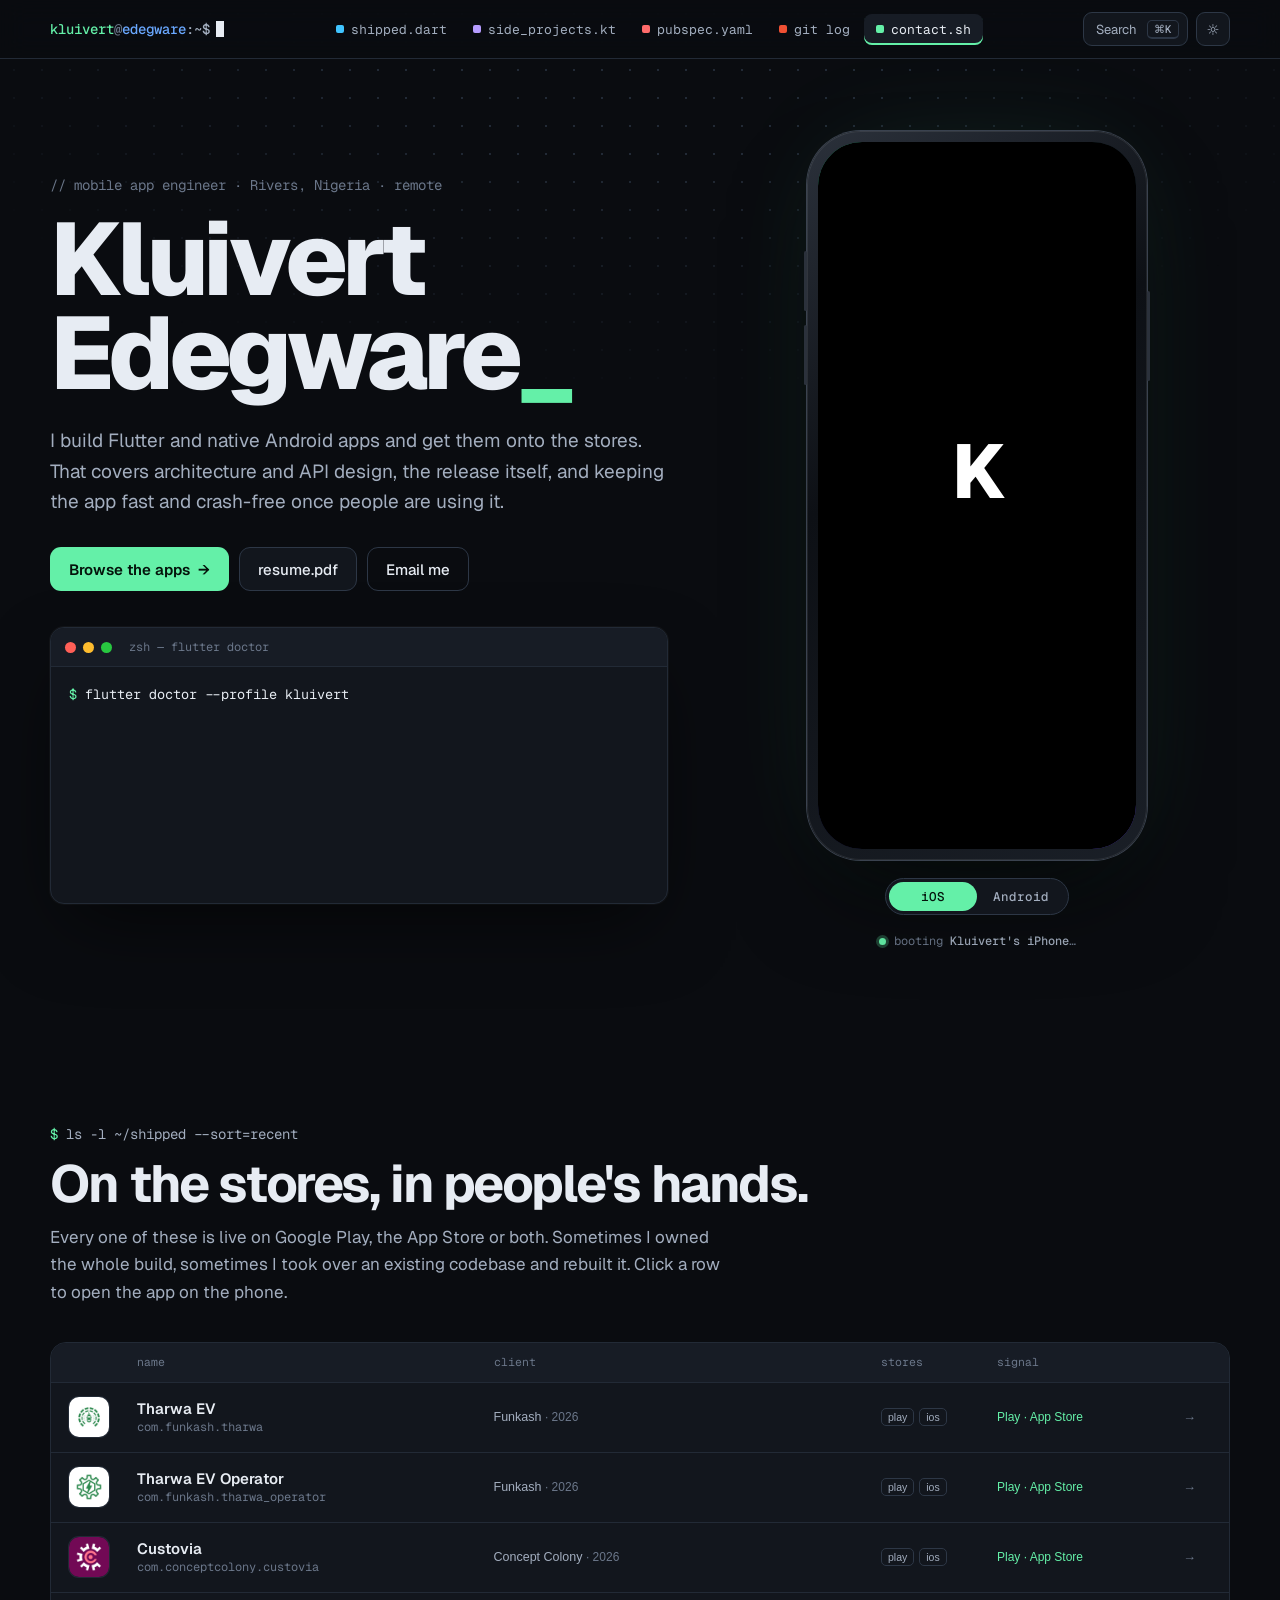
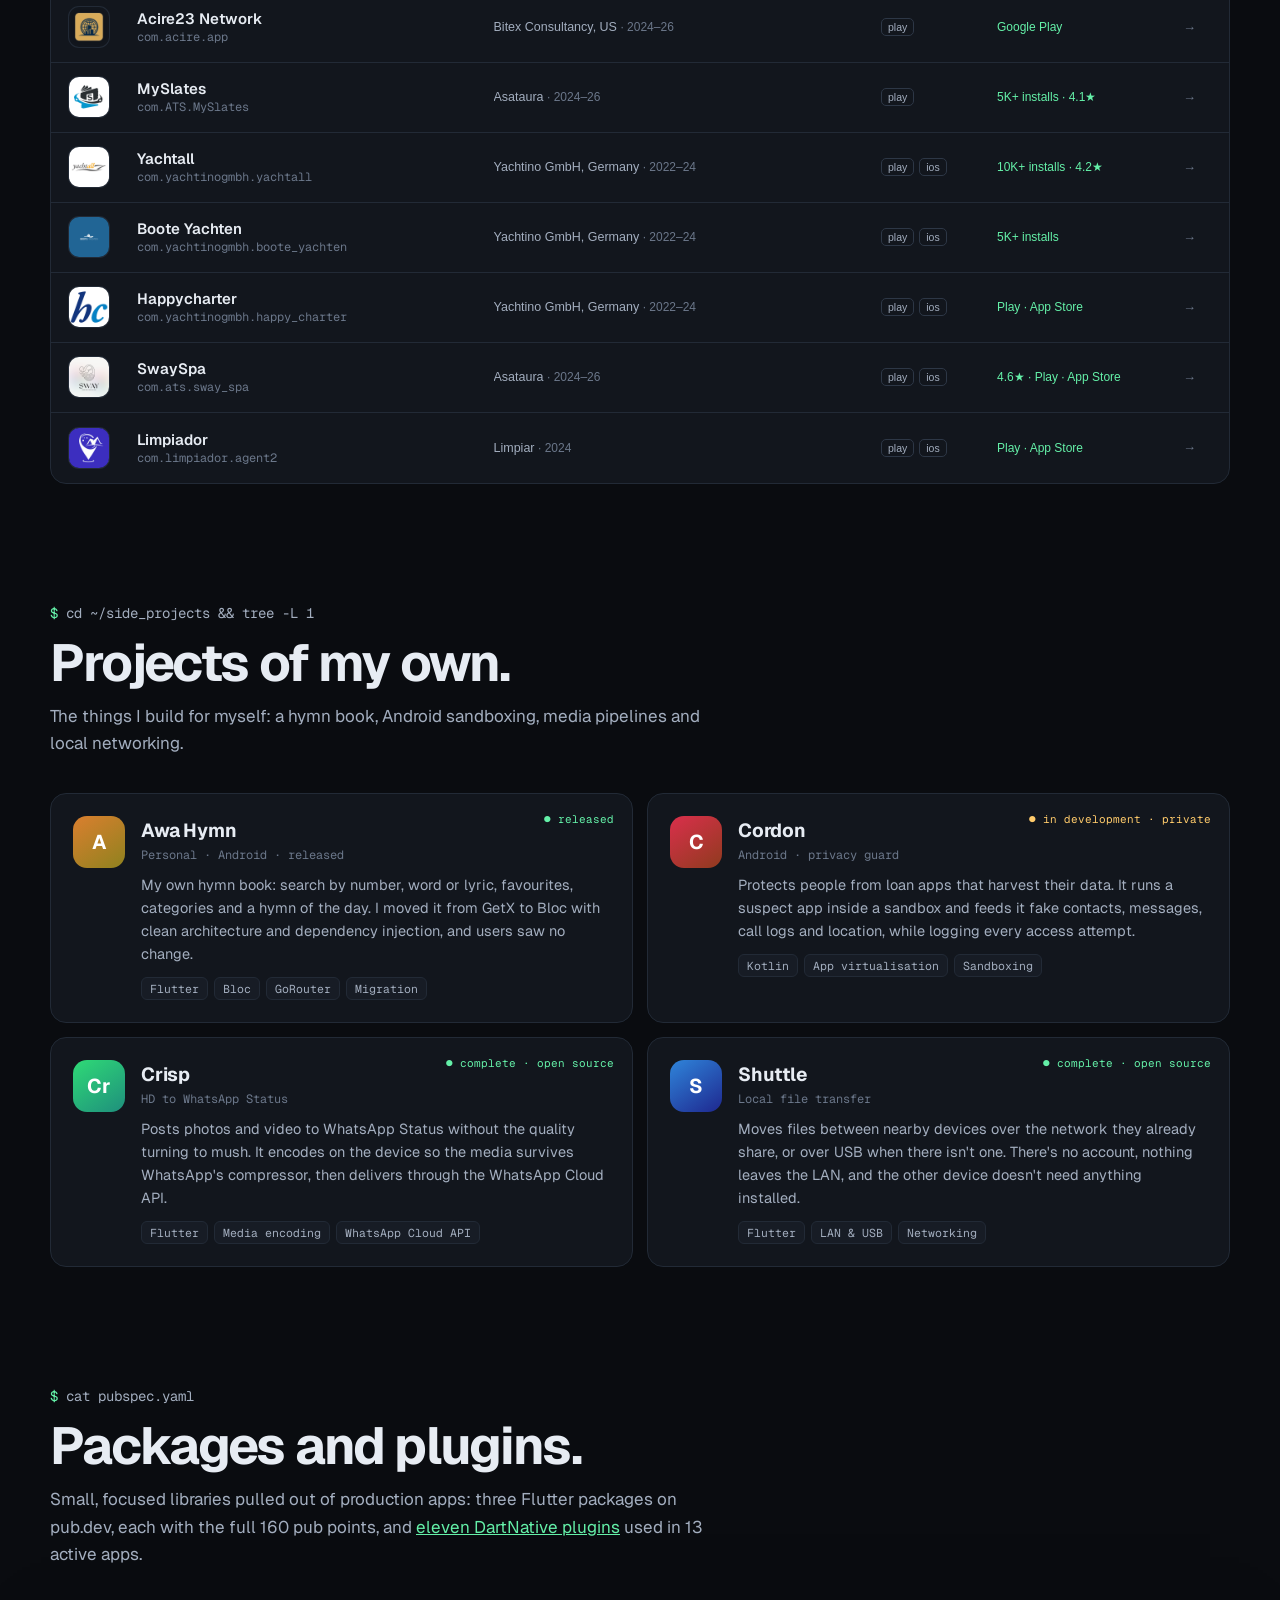
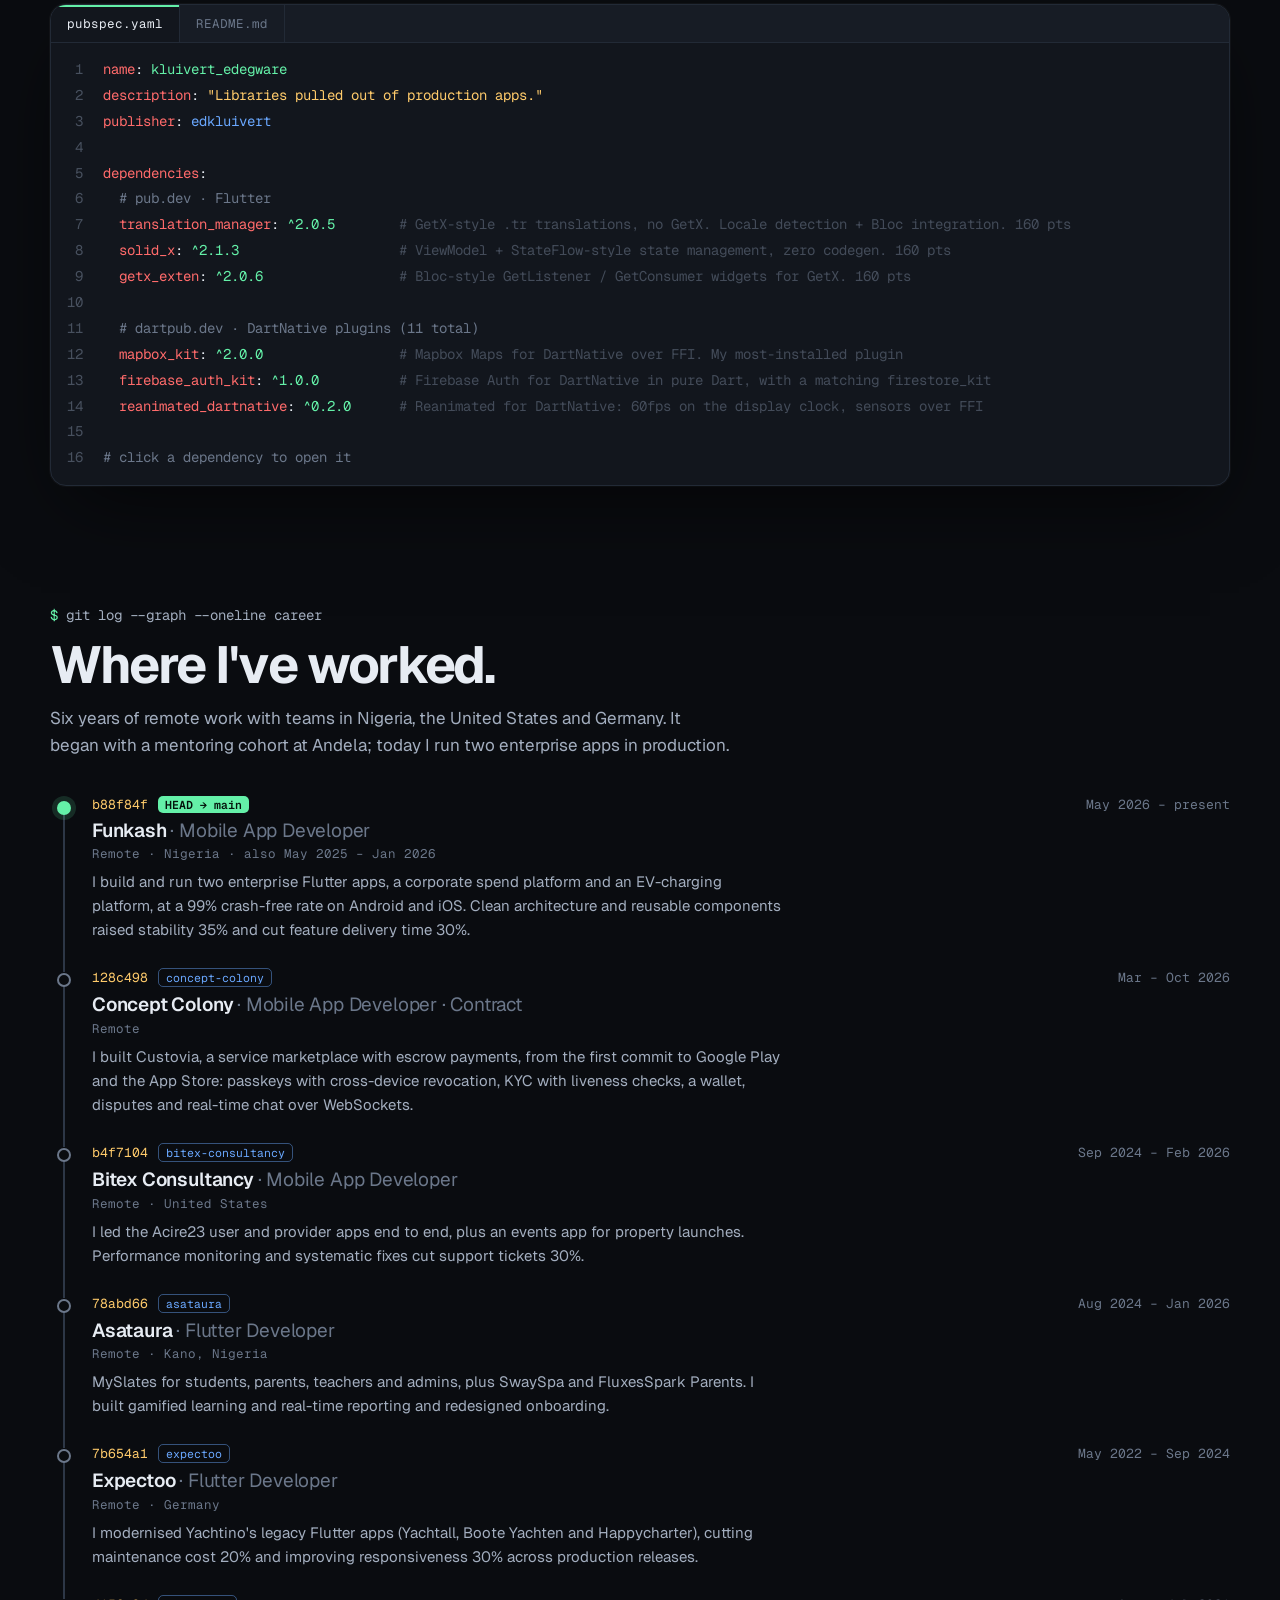
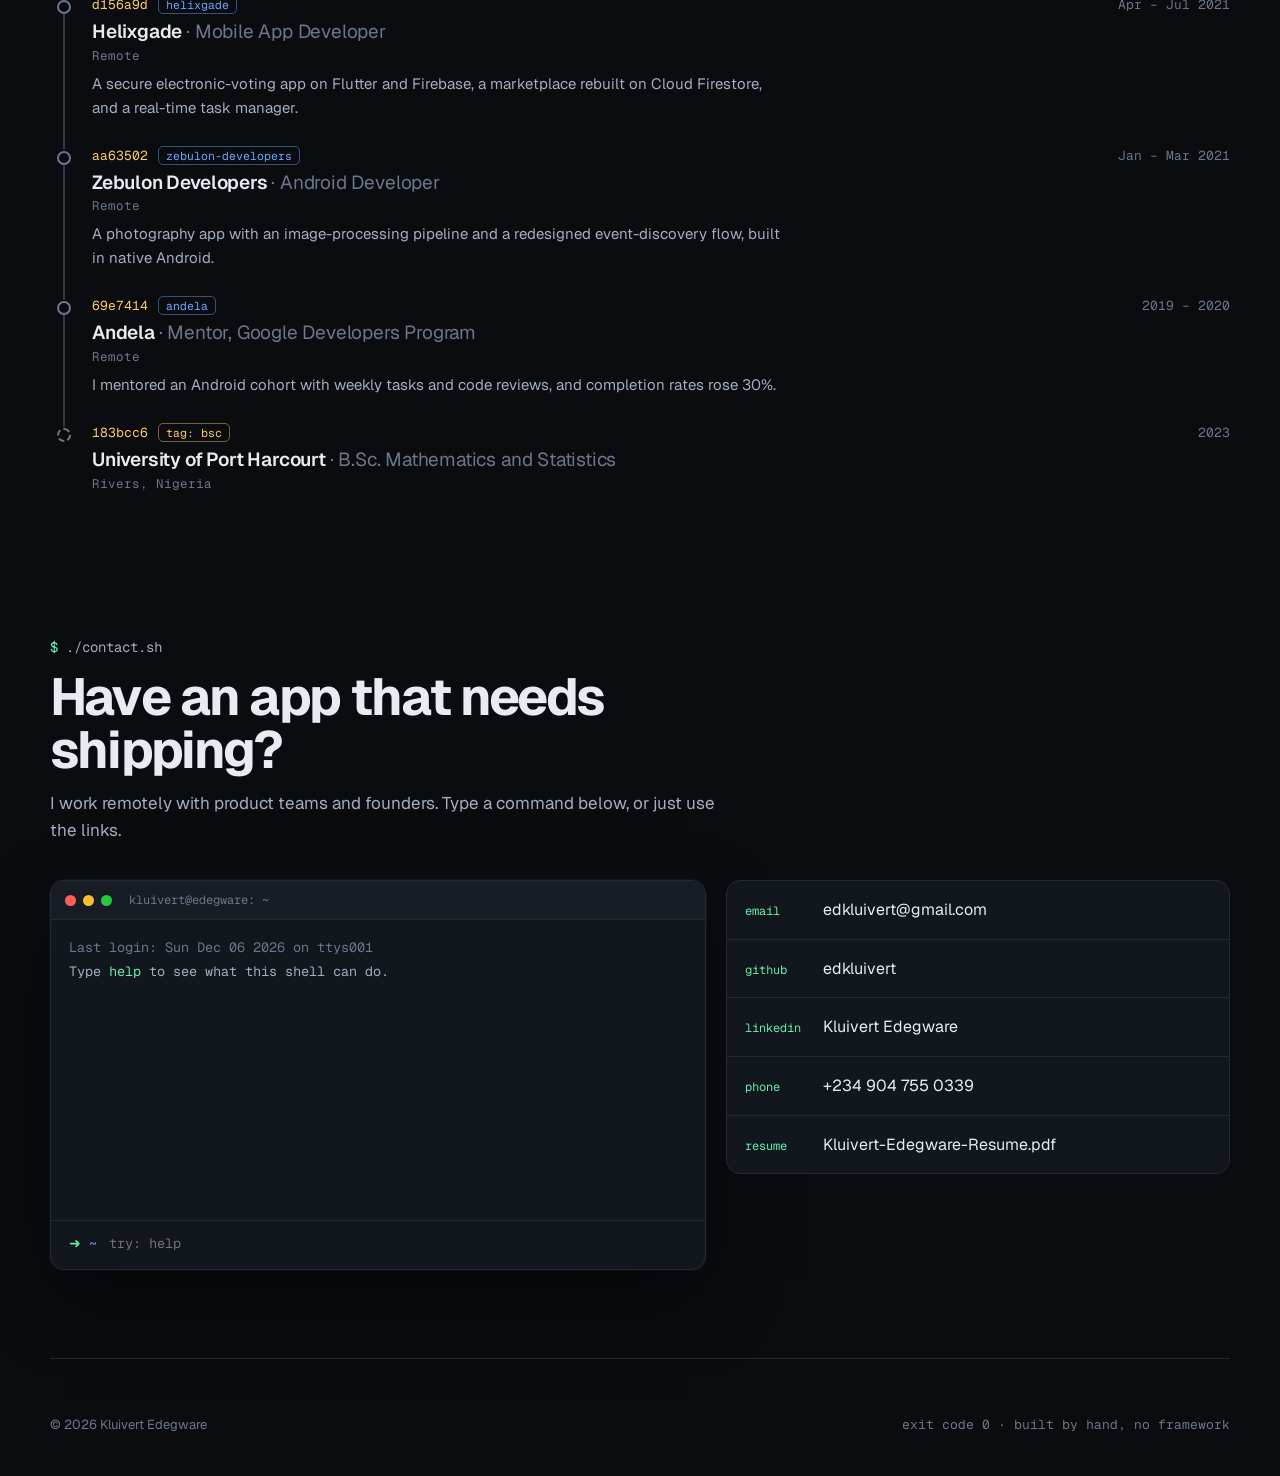
==== commit c71ab4f1: "Add Custovia App Store link Co-Authored-By: Claude Opus 5.5 <noreply@anthropic.com>" ====
--- a/index.html
+++ b/index.html
@@ -195,7 +195,7 @@
     <ul>
       <li><b>Tharwa EV</b> (Funkash, 2026): Nigeria's multi-operator EV-charging app, one of two enterprise apps I build and run at Funkash. Drivers find stations nearby or along a route, with live connector, price and availability data. They fund one wallet, pay any operator in the app, then start a charging session and follow it in real time. <a href="https://play.google.com/store/apps/details?id=com.funkash.tharwa">Google Play</a> <a href="https://apps.apple.com/us/app/tharwa-ev/id6782017676">App Store</a></li>
       <li><b>Tharwa EV Operator</b> (Funkash, 2026): The forecourt companion to the Tharwa EV Operator Portal, for the people who run charging stations. It shows a live queue of who is waiting, charging and next, upcoming driver bookings, walk-ins booked on the spot, and station details. It is deliberately lean, and it is built on the same architecture and visual language as the driver app. <a href="https://play.google.com/store/apps/details?id=com.funkash.tharwa_operator">Google Play</a> <a href="https://apps.apple.com/us/app/tharwa-ev-operator/id6799672248">App Store</a></li>
-      <li><b>Custovia</b> (Concept Colony, 2026): A marketplace that connects customers with service providers. I built it from scratch and owned every release: passkey sign-in with cross-device revocation, a wallet and escrow payments, bookings, chat, disputes and push-driven notification routing. <a href="https://play.google.com/store/apps/details?id=com.conceptcolony.custovia">Google Play</a> </li>
+      <li><b>Custovia</b> (Concept Colony, 2026): A marketplace that connects customers with service providers. I built it from scratch and owned every release: passkey sign-in with cross-device revocation, a wallet and escrow payments, bookings, chat, disputes and push-driven notification routing. <a href="https://play.google.com/store/apps/details?id=com.conceptcolony.custovia">Google Play</a> <a href="https://apps.apple.com/us/app/custovia/id6813105939">App Store</a></li>
       <li><b>Acire23 Network</b> (Bitex Consultancy, US, 2024–26): A two-sided real-estate and home-services platform. I led both apps end to end: property discovery and requests on the user side; listing uploads, notifications and job management on the provider side. Property posting time halved and search engagement rose 40%. <a href="https://play.google.com/store/apps/details?id=com.acire.app">Google Play</a> </li>
       <li><b>MySlates</b> (Asataura, 2024–26): A school platform made up of four apps. I built the results and report-card system that parents and teachers rely on, gamified quizzes for students, and real-time reporting dashboards for administrators. Course completion rose 40% after the gamified modules shipped. <a href="https://play.google.com/store/apps/details?id=com.ATS.MySlates">Google Play</a> </li>
       <li><b>Yachtall</b> (Yachtino GmbH, Germany, 2022–24): Europe's boat marketplace on mobile. I took over the app, fixed its design flaws, rebuilt the API integration and worked with the web team on shared services. Feature adoption rose 30% and data errors fell by a quarter. <a href="https://play.google.com/store/apps/details?id=com.yachtinogmbh.yachtall">Google Play</a> <a href="https://apps.apple.com/app/yachtall-com/id977617537">App Store</a></li>
@@ -214,7 +214,7 @@
     <h2>Experience</h2>
     <ul>
       <li><b>Funkash</b>, Mobile App Developer (May 2026 – present): I build and run two enterprise Flutter apps, a corporate spend platform and an EV-charging platform, at a 99% crash-free rate on Android and iOS. Clean architecture and reusable components raised stability 35% and cut feature delivery time 30%.</li>
-      <li><b>Concept Colony</b>, Mobile App Developer · Contract (Mar – Oct 2026): I built Custovia, a service marketplace with escrow payments, from the first commit to Google Play: passkeys with cross-device revocation, KYC with liveness checks, a wallet, disputes and real-time chat over WebSockets.</li>
+      <li><b>Concept Colony</b>, Mobile App Developer · Contract (Mar – Oct 2026): I built Custovia, a service marketplace with escrow payments, from the first commit to Google Play and the App Store: passkeys with cross-device revocation, KYC with liveness checks, a wallet, disputes and real-time chat over WebSockets.</li>
       <li><b>Bitex Consultancy</b>, Mobile App Developer (Sep 2024 – Feb 2026): I led the Acire23 user and provider apps end to end, plus an events app for property launches. Performance monitoring and systematic fixes cut support tickets 30%.</li>
       <li><b>Asataura</b>, Flutter Developer (Aug 2024 – Jan 2026): MySlates for students, parents, teachers and admins, plus SwaySpa and FluxesSpark Parents. I built gamified learning and real-time reporting and redesigned onboarding.</li>
       <li><b>Expectoo</b>, Flutter Developer (May 2022 – Sep 2024): I modernised Yachtino's legacy Flutter apps (Yachtall, Boote Yachten and Happycharter), cutting maintenance cost 20% and improving responsiveness 30% across production releases.</li>
